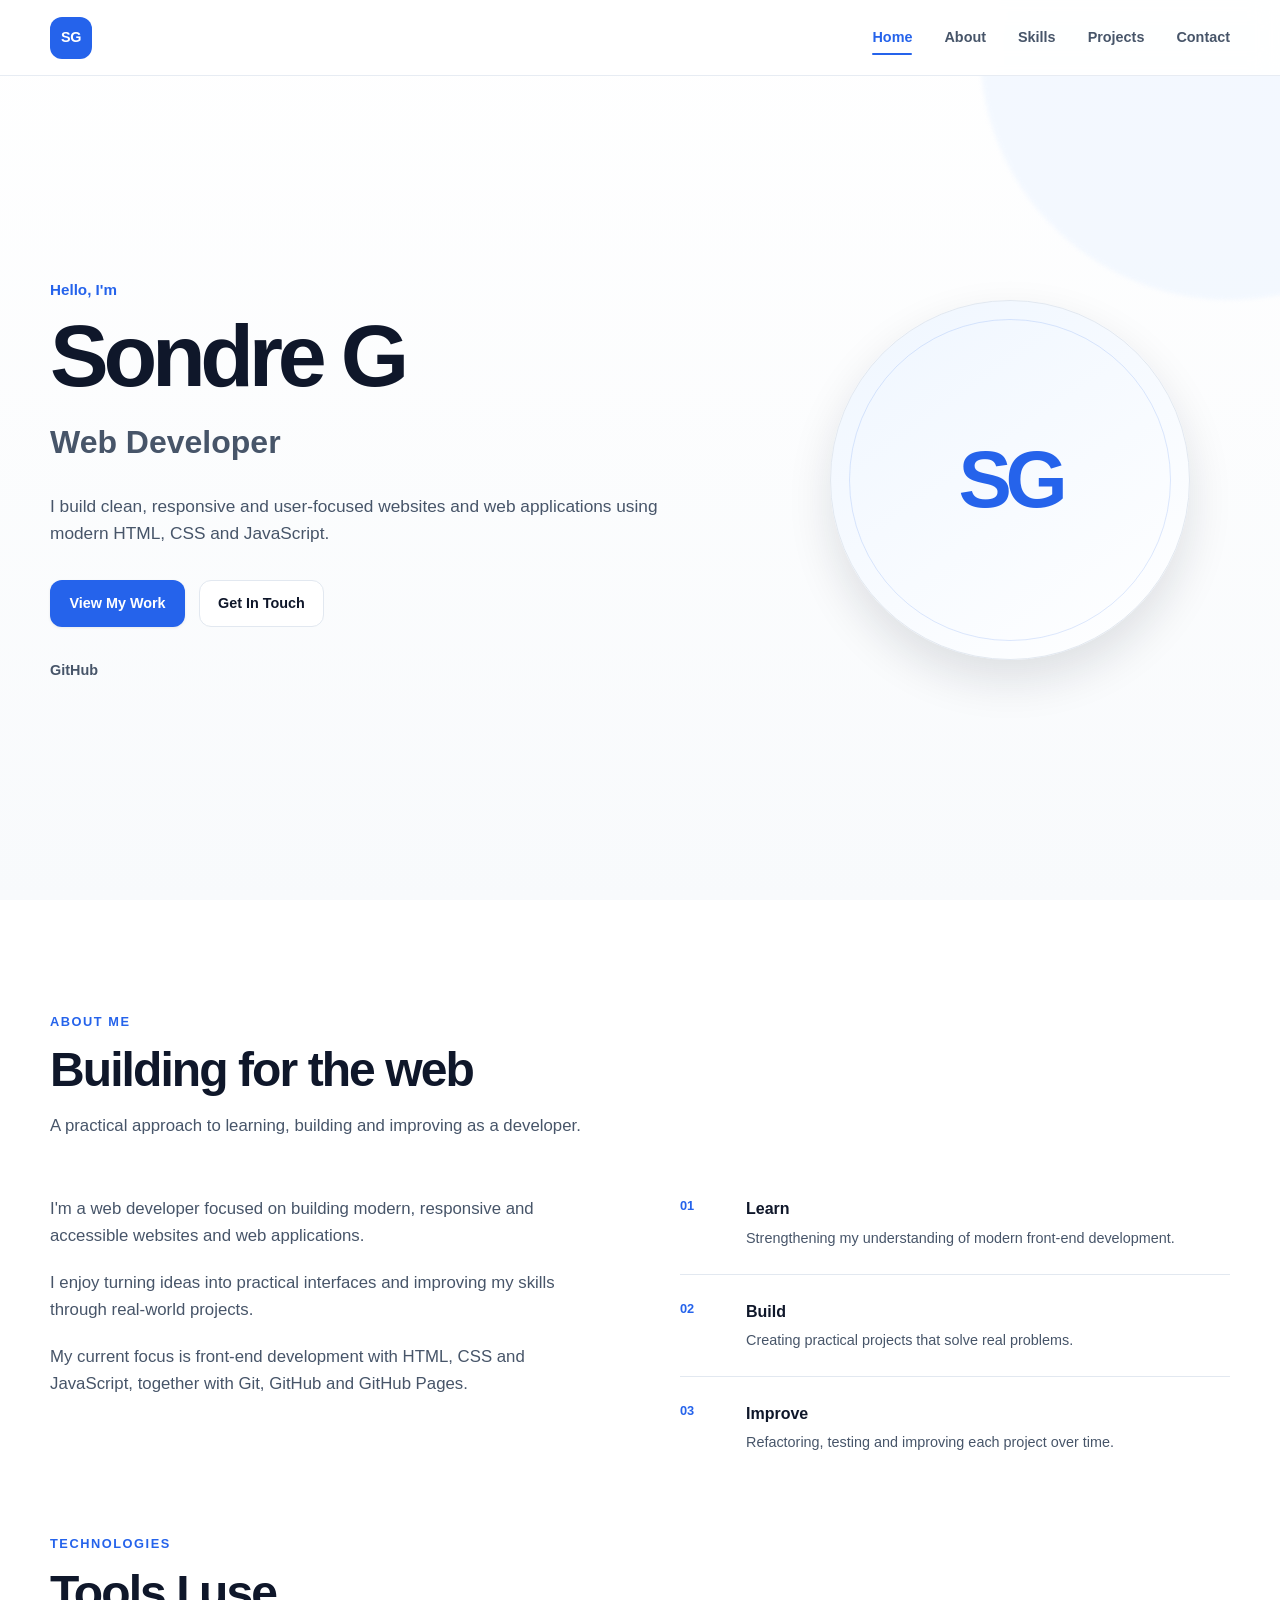
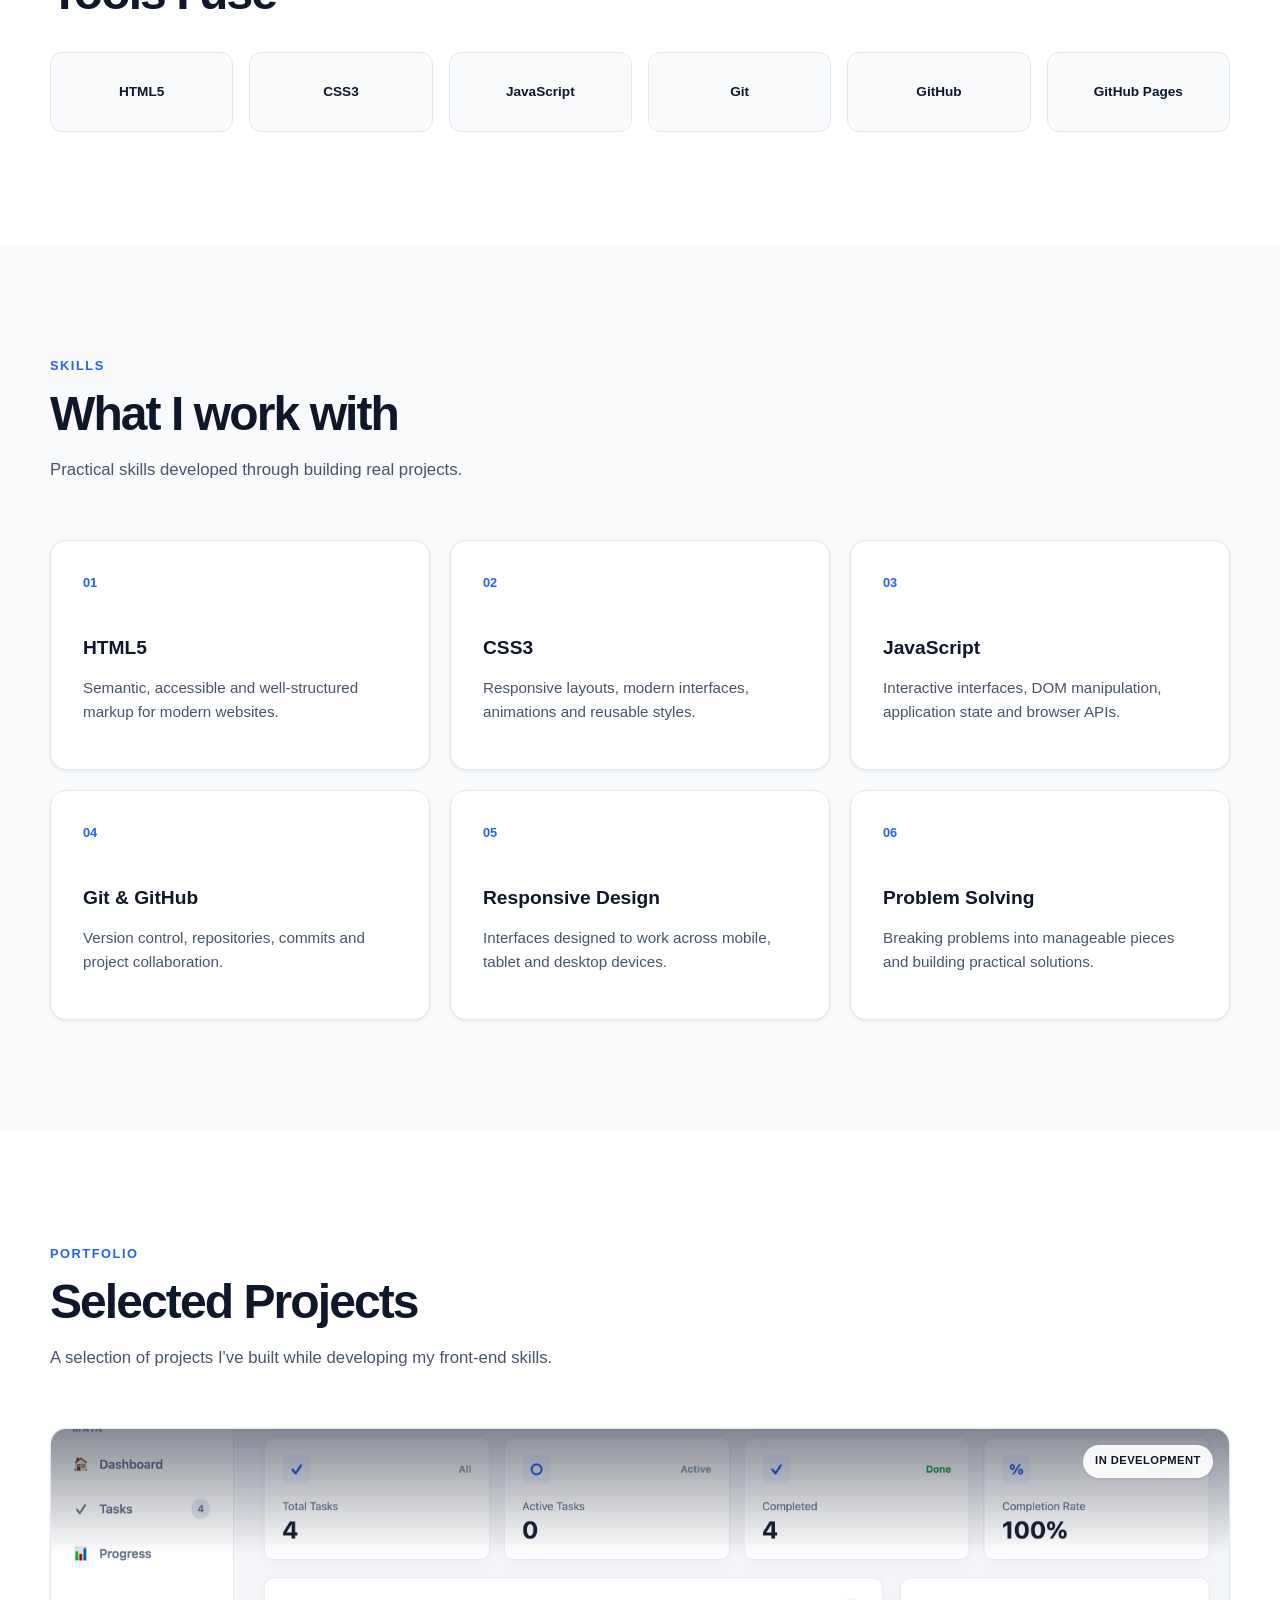
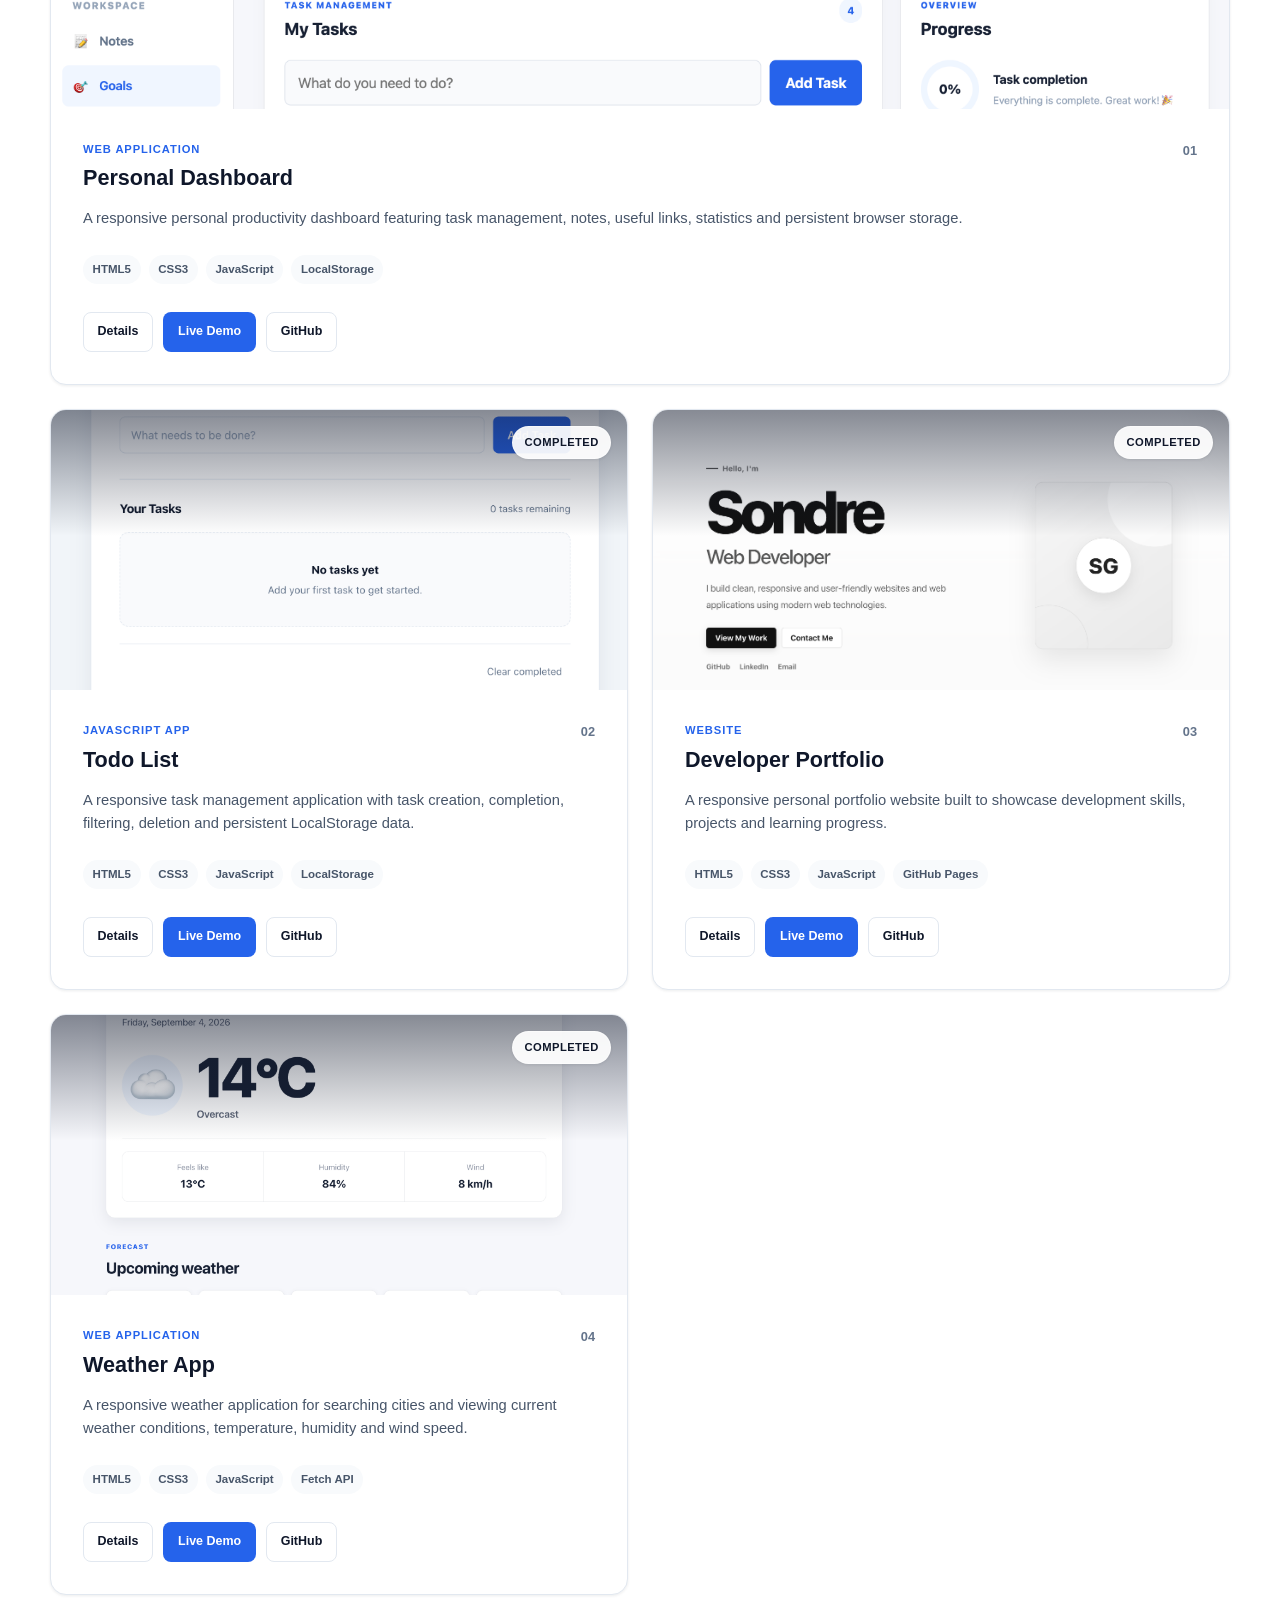
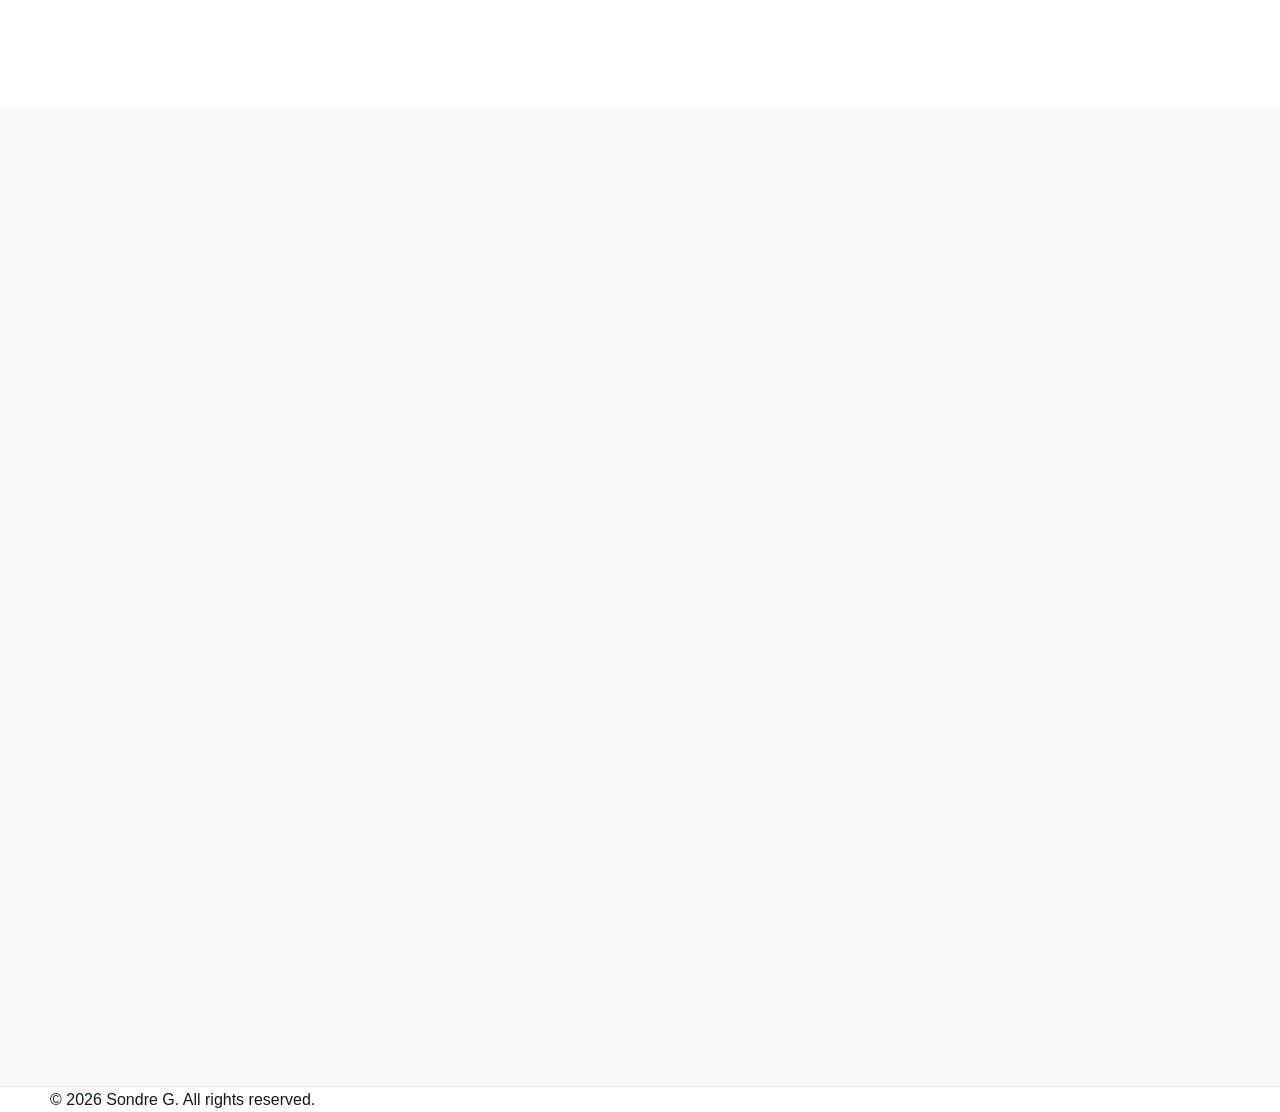
==== index.html @ ce371c13 "feat: improve portfolio SEO and accessibility" ====
<!DOCTYPE html>
<html lang="en">
<head>
    <meta charset="UTF-8">
    <meta name="viewport" content="width=device-width, initial-scale=1.0">

    <meta name="description" content="Sondre G — Web developer portfolio showcasing responsive websites and web applications built with HTML, CSS and JavaScript.">
    <meta name="author" content="Sondre G">
    <meta name="robots" content="index, follow">
    <meta name="theme-color" content="#2563eb">

    <meta property="og:type" content="website">
    <meta property="og:title" content="Sondre G | Web Developer">
    <meta property="og:description" content="Web developer portfolio showcasing responsive websites and web applications built with HTML, CSS and JavaScript.">
    <meta property="og:url" content="https://hansoinner.github.io/portfolio/">
    <meta property="og:image" content="https://hansoinner.github.io/portfolio/images/portfolio1.png">

    <title>Sondre G | Web Developer</title>
    <link rel="canonical" href="https://hansoinner.github.io/portfolio/">

    <link rel="icon" href="data:image/svg+xml,%3Csvg xmlns='http://www.w3.org/2000/svg' viewBox='0 0 100 100'%3E%3Crect width='100' height='100' rx='20' fill='%232563eb'/%3E%3Ctext x='50' y='68' text-anchor='middle' font-family='Arial,sans-serif' font-size='48' font-weight='700' fill='white'%3ESG%3C/text%3E%3C/svg%3E">
    <link rel="stylesheet" href="style.css">
</head>

<body>
    <header class="header">
        <nav class="navbar container" aria-label="Main navigation">
            <a href="#home" class="logo" aria-label="Sondre G - Home">SG</a>

            <button class="menu-toggle" id="menu-toggle" type="button" aria-label="Open navigation menu" aria-controls="nav-links" aria-expanded="false">
                <span></span>
                <span></span>
                <span></span>
            </button>

            <div class="nav-links" id="nav-links">
                <a href="#home" class="nav-link active">Home</a>
                <a href="#about" class="nav-link">About</a>
                <a href="#skills" class="nav-link">Skills</a>
                <a href="#projects" class="nav-link">Projects</a>
                <a href="#contact" class="nav-link">Contact</a>
            </div>
        </nav>
    </header>

    <main>
        <section class="hero section" id="home" aria-labelledby="hero-title">
            <div class="container hero-grid">
                <div class="hero-content reveal">
                    <p class="hero-intro">Hello, I'm</p>
                    <h1 class="hero-title" id="hero-title">Sondre G</h1>
                    <p class="hero-subtitle">Web Developer</p>
                    <p class="hero-description">I build clean, responsive and user-focused websites and web applications using modern HTML, CSS and JavaScript.</p>

                    <div class="hero-actions">
                        <a href="#projects" class="button button-primary">View My Work</a>
                        <a href="#contact" class="button button-secondary">Get In Touch</a>
                    </div>

                    <div class="hero-socials" aria-label="Social links">
                        <a href="https://github.com/hansoinner" target="_blank" rel="noopener noreferrer" aria-label="GitHub profile">GitHub</a>
                    </div>
                </div>

                <div class="profile-placeholder reveal" role="img" aria-label="Sondre G profile placeholder">
                    <span>SG</span>
                </div>
            </div>
        </section>

        <section class="about section" id="about" aria-labelledby="about-title">
            <div class="container">
                <div class="section-heading reveal">
                    <p class="section-eyebrow">About Me</p>
                    <h2 id="about-title" class="section-title">Building for the web</h2>
                    <p class="section-description">A practical approach to learning, building and improving as a developer.</p>
                </div>

                <div class="about-grid">
                    <div class="about-content reveal">
                        <p>I'm a web developer focused on building modern, responsive and accessible websites and web applications.</p>
                        <p>I enjoy turning ideas into practical interfaces and improving my skills through real-world projects.</p>
                        <p>My current focus is front-end development with HTML, CSS and JavaScript, together with Git, GitHub and GitHub Pages.</p>
                    </div>

                    <div class="timeline reveal">
                        <div class="timeline-item">
                            <span class="timeline-number">01</span>
                            <div><h3>Learn</h3><p>Strengthening my understanding of modern front-end development.</p></div>
                        </div>
                        <div class="timeline-item">
                            <span class="timeline-number">02</span>
                            <div><h3>Build</h3><p>Creating practical projects that solve real problems.</p></div>
                        </div>
                        <div class="timeline-item">
                            <span class="timeline-number">03</span>
                            <div><h3>Improve</h3><p>Refactoring, testing and improving each project over time.</p></div>
                        </div>
                    </div>
                </div>

                <div class="technologies reveal">
                    <div class="section-heading">
                        <p class="section-eyebrow">Technologies</p>
                        <h3 class="section-title">Tools I use</h3>
                    </div>
                    <div class="technology-grid">
                        <div class="technology-card"><span>HTML5</span></div>
                        <div class="technology-card"><span>CSS3</span></div>
                        <div class="technology-card"><span>JavaScript</span></div>
                        <div class="technology-card"><span>Git</span></div>
                        <div class="technology-card"><span>GitHub</span></div>
                        <div class="technology-card"><span>GitHub Pages</span></div>
                    </div>
                </div>
            </div>
        </section>

        <section class="skills section" id="skills" aria-labelledby="skills-title">
            <div class="container">
                <div class="section-heading reveal">
                    <p class="section-eyebrow">Skills</p>
                    <h2 class="section-title" id="skills-title">What I work with</h2>
                    <p class="section-description">Practical skills developed through building real projects.</p>
                </div>

                <div class="skills-grid">
                    <article class="skill-card reveal"><span class="skill-number">01</span><h3>HTML5</h3><p>Semantic, accessible and well-structured markup for modern websites.</p></article>
                    <article class="skill-card reveal"><span class="skill-number">02</span><h3>CSS3</h3><p>Responsive layouts, modern interfaces, animations and reusable styles.</p></article>
                    <article class="skill-card reveal"><span class="skill-number">03</span><h3>JavaScript</h3><p>Interactive interfaces, DOM manipulation, application state and browser APIs.</p></article>
                    <article class="skill-card reveal"><span class="skill-number">04</span><h3>Git &amp; GitHub</h3><p>Version control, repositories, commits and project collaboration.</p></article>
                    <article class="skill-card reveal"><span class="skill-number">05</span><h3>Responsive Design</h3><p>Interfaces designed to work across mobile, tablet and desktop devices.</p></article>
                    <article class="skill-card reveal"><span class="skill-number">06</span><h3>Problem Solving</h3><p>Breaking problems into manageable pieces and building practical solutions.</p></article>
                </div>
            </div>
        </section>

        <section class="projects section" id="projects" aria-labelledby="projects-title">
            <div class="container">
                <div class="section-heading reveal">
                    <p class="section-eyebrow">Portfolio</p>
                    <h2 class="section-title" id="projects-title">Selected Projects</h2>
                    <p class="section-description">A selection of projects I've built while developing my front-end skills.</p>
                </div>

                <div class="projects-grid">
                    <article class="project-card project-card-featured reveal">
                        <div class="project-image">
                            <img src="images/personal-dashboard.png" alt="Preview of the Personal Dashboard web application" loading="lazy">
                            <div class="project-overlay"><span class="project-status">In Development</span></div>
                        </div>
                        <div class="project-content">
                            <div class="project-header">
                                <div><p class="project-type">WEB APPLICATION</p><h3 class="project-title">Personal Dashboard</h3></div>
                                <span class="project-number">01</span>
                            </div>
                            <p class="project-description">A responsive personal productivity dashboard featuring task management, notes, useful links, statistics and persistent browser storage.</p>
                            <div class="project-technologies" aria-label="Technologies used"><span>HTML5</span><span>CSS3</span><span>JavaScript</span><span>LocalStorage</span></div>
                            <div class="project-actions">
                                <button type="button" class="project-button project-button-secondary project-details-btn" data-modal="dashboard" aria-label="View details for Personal Dashboard">Details</button>
                                <a href="https://hansoinner.github.io/personal-dashboard/" class="project-button project-button-primary" target="_blank" rel="noopener noreferrer">Live Demo</a>
                                <a href="https://github.com/hansoinner/personal-dashboard" class="project-button project-button-secondary" target="_blank" rel="noopener noreferrer">GitHub</a>
                            </div>
                        </div>
                    </article>

                    <article class="project-card reveal">
                        <div class="project-image">
                            <img src="images/todolist.png" alt="Preview of the Todo List application" loading="lazy">
                            <div class="project-overlay"><span class="project-status">Completed</span></div>
                        </div>
                        <div class="project-content">
                            <div class="project-header">
                                <div><p class="project-type">JAVASCRIPT APP</p><h3 class="project-title">Todo List</h3></div>
                                <span class="project-number">02</span>
                            </div>
                            <p class="project-description">A responsive task management application with task creation, completion, filtering, deletion and persistent LocalStorage data.</p>
                            <div class="project-technologies" aria-label="Technologies used"><span>HTML5</span><span>CSS3</span><span>JavaScript</span><span>LocalStorage</span></div>
                            <div class="project-actions">
                                <button type="button" class="project-button project-button-secondary project-details-btn" data-modal="todolist" aria-label="View details for Todo List">Details</button>
                                <a href="https://hansoinner.github.io/todo-list/" class="project-button project-button-primary" target="_blank" rel="noopener noreferrer">Live Demo</a>
                                <a href="https://github.com/hansoinner/todo-list" class="project-button project-button-secondary" target="_blank" rel="noopener noreferrer">GitHub</a>
                            </div>
                        </div>
                    </article>

                    <article class="project-card reveal">
                        <div class="project-image">
                            <img src="images/portfolio1.png" alt="Preview of the Sondre G developer portfolio website" loading="lazy">
                            <div class="project-overlay"><span class="project-status">Completed</span></div>
                        </div>
                        <div class="project-content">
                            <div class="project-header">
                                <div><p class="project-type">WEBSITE</p><h3 class="project-title">Developer Portfolio</h3></div>
                                <span class="project-number">03</span>
                            </div>
                            <p class="project-description">A responsive personal portfolio website built to showcase development skills, projects and learning progress.</p>
                            <div class="project-technologies" aria-label="Technologies used"><span>HTML5</span><span>CSS3</span><span>JavaScript</span><span>GitHub Pages</span></div>
                            <div class="project-actions">
                                <button type="button" class="project-button project-button-secondary project-details-btn" data-modal="portfolio" aria-label="View details for Developer Portfolio">Details</button>
                                <a href="https://hansoinner.github.io/portfolio/" class="project-button project-button-primary" target="_blank" rel="noopener noreferrer">Live Demo</a>
                                <a href="https://github.com/hansoinner/portfolio" class="project-button project-button-secondary" target="_blank" rel="noopener noreferrer">GitHub</a>
                            </div>
                        </div>
                    </article>

                    <article class="project-card reveal">
                        <div class="project-image">
                            <img src="images/weather-app.png" alt="Preview of the Weather App web application" loading="lazy">
                            <div class="project-overlay"><span class="project-status">Completed</span></div>
                        </div>
                        <div class="project-content">
                            <div class="project-header">
                                <div><p class="project-type">WEB APPLICATION</p><h3 class="project-title">Weather App</h3></div>
                                <span class="project-number">04</span>
                            </div>
                            <p class="project-description">A responsive weather application for searching cities and viewing current weather conditions, temperature, humidity and wind speed.</p>
                            <div class="project-technologies" aria-label="Technologies used"><span>HTML5</span><span>CSS3</span><span>JavaScript</span><span>Fetch API</span></div>
                            <div class="project-actions">
                                <button type="button" class="project-button project-button-secondary project-details-btn" data-modal="weather" aria-label="View details for Weather App">Details</button>
                                <a href="https://hansoinner.github.io/weather-app/" class="project-button project-button-primary" target="_blank" rel="noopener noreferrer">Live Demo</a>
                                <a href="https://github.com/hansoinner/weather-app" class="project-button project-button-secondary" target="_blank" rel="noopener noreferrer">GitHub</a>
                            </div>
                        </div>
                    </article>
                </div>
            </div>
        </section>

        <section class="contact section" id="contact" aria-labelledby="contact-title">
            <div class="container">
                <div class="section-heading reveal">
                    <p class="section-eyebrow">Contact</p>
                    <h2 class="section-title" id="contact-title">Let's work together</h2>
                    <p class="section-description">Have a project, opportunity or question? Send me a message.</p>
                </div>

                <form class="contact-form reveal" id="contact-form" action="https://formspree.io/f/xjkwzjqr" method="POST">
                    <div class="form-group">
                        <label for="name">Name</label>
                        <input type="text" id="name" name="name" autocomplete="name" required>
                    </div>
                    <div class="form-group">
                        <label for="email">Email</label>
                        <input type="email" id="email" name="email" autocomplete="email" required>
                    </div>
                    <div class="form-group">
                        <label for="message">Message</label>
                        <textarea id="message" name="message" rows="6" required></textarea>
                    </div>
                    <button type="submit" class="button button-primary">Send Message</button>
                    <p class="form-status" id="form-success" role="status" aria-live="polite"></p>
                </form>
            </div>
        </section>
    </main>

    <footer class="footer">
        <div class="container">
            <p>&copy; <span id="year"></span> Sondre G. All rights reserved.</p>
        </div>
    </footer>

    <div class="project-modal" id="project-modal" aria-hidden="true" role="dialog" aria-modal="true" aria-labelledby="modal-title">
        <div class="modal-overlay"></div>
        <div class="modal-container" role="document">
            <button type="button" class="modal-close" id="modal-close" aria-label="Close project details">&times;</button>
            <div class="modal-content">
                <div class="modal-image">
                    <img id="modal-image" src="" alt="">
                </div>
                <div class="modal-info">
                    <p class="modal-type" id="modal-type"></p>
                    <h2 class="modal-title" id="modal-title"></h2>
                    <p class="modal-description" id="modal-description"></p>
                    <div class="modal-technologies">
                        <h3>Technologies</h3>
                        <div class="modal-technologies-list" id="modal-technologies-list"></div>
                    </div>
                    <div class="modal-actions">
                        <a id="modal-demo" class="button button-primary" href="#" target="_blank" rel="noopener noreferrer">Live Demo</a>
                        <a id="modal-github" class="button button-secondary" href="#" target="_blank" rel="noopener noreferrer">GitHub</a>
                    </div>
                </div>
            </div>
        </div>
    </div>

    <script src="script.js" defer></script>
</body>
</html>
---- style.css ----
/* =========================================================
   ROOT VARIABLES
========================================================= */

:root {
    --primary: #2563eb;
    --primary-dark: #1d4ed8;
    --primary-light: #eff6ff;

    --text-primary: #0f172a;
    --text-secondary: #475569;
    --text-muted: #64748b;

    --bg-primary: #ffffff;
    --bg-secondary: #f8fafc;
    --bg-tertiary: #f1f5f9;

    --border-color: #e2e8f0;
    --border-hover: #cbd5e1;

    --success: #16a34a;
    --danger: #dc2626;

    --shadow-sm:
        0 1px 3px rgba(15, 23, 42, 0.08);

    --shadow-md:
        0 8px 25px rgba(15, 23, 42, 0.08);

    --shadow-lg:
        0 20px 45px rgba(15, 23, 42, 0.12);

    --radius-sm: 0.5rem;
    --radius-md: 0.75rem;
    --radius-lg: 1rem;

    --container-width: 1180px;
    --header-height: 76px;

    --transition-fast: 0.2s ease;
    --transition-base: 0.3s ease;
    --transition-slow: 0.5s ease;
}


/* =========================================================
   RESET
========================================================= */

*,
*::before,
*::after {
    margin: 0;
    padding: 0;
    box-sizing: border-box;
}

html {
    scroll-behavior: smooth;
    scroll-padding-top: var(--header-height);
}

body {
    min-height: 100vh;
    overflow-x: hidden;

    font-family:
        Inter,
        -apple-system,
        BlinkMacSystemFont,
        "Segoe UI",
        Roboto,
        Helvetica,
        Arial,
        sans-serif;

    color: var(--text-primary);
    background: var(--bg-primary);

    line-height: 1.6;
    text-rendering: optimizeLegibility;
}

img {
    display: block;
    max-width: 100%;
}

button,
input,
textarea {
    font: inherit;
}

button {
    cursor: pointer;
}

button:disabled {
    cursor: not-allowed;
}

a {
    color: inherit;
    text-decoration: none;
}

ul,
ol {
    list-style: none;
}


/* =========================================================
   UTILITIES
========================================================= */

.container {
    width: min(
        calc(100% - 3rem),
        var(--container-width)
    );

    margin-inline: auto;
}

.section {
    padding: 7rem 0;
}

.section-heading {
    max-width: 700px;
    margin-bottom: 3.5rem;
}

.section-eyebrow {
    margin-bottom: 0.75rem;

    color: var(--primary);

    font-size: 0.8rem;
    font-weight: 800;

    letter-spacing: 0.12em;
    text-transform: uppercase;
}

.section-title {
    color: var(--text-primary);

    font-size: clamp(2rem, 5vw, 3rem);
    font-weight: 800;

    line-height: 1.1;
    letter-spacing: -0.04em;
}

.section-description {
    margin-top: 1rem;

    color: var(--text-secondary);

    font-size: 1.05rem;
}


/* =========================================================
   HEADER
========================================================= */

.header {
    position: fixed;
    top: 0;
    left: 0;

    z-index: 1000;

    width: 100%;
    height: var(--header-height);

    background: rgba(255, 255, 255, 0.92);

    border-bottom:
        1px solid rgba(226, 232, 240, 0.8);

    backdrop-filter: blur(14px);
    -webkit-backdrop-filter: blur(14px);
}

.navbar {
    display: flex;
    align-items: center;
    justify-content: space-between;

    height: 100%;
}


/* =========================================================
   LOGO
========================================================= */

.logo {
    display: inline-flex;
    align-items: center;
    justify-content: center;

    width: 42px;
    height: 42px;

    border-radius: var(--radius-md);

    background: var(--primary);
    color: #ffffff;

    font-size: 0.9rem;
    font-weight: 800;

    letter-spacing: -0.03em;

    transition:
        transform var(--transition-fast),
        background var(--transition-fast);
}

.logo:hover {
    background: var(--primary-dark);
    transform: translateY(-2px);
}


/* =========================================================
   NAVIGATION
========================================================= */

.nav-links {
    display: flex;
    align-items: center;

    gap: 2rem;
}

.nav-link {
    position: relative;

    padding: 0.4rem 0;

    color: var(--text-secondary);

    font-size: 0.9rem;
    font-weight: 600;

    transition:
        color var(--transition-fast);
}

.nav-link::after {
    position: absolute;

    right: 0;
    bottom: 0;
    left: 0;

    height: 2px;

    border-radius: 999px;

    background: var(--primary);

    content: "";

    transform: scaleX(0);
    transform-origin: center;

    transition:
        transform var(--transition-fast);
}

.nav-link:hover,
.nav-link.active {
    color: var(--primary);
}

.nav-link:hover::after,
.nav-link.active::after {
    transform: scaleX(1);
}


/* =========================================================
   MOBILE MENU BUTTON
========================================================= */

.menu-toggle {
    display: none;

    flex-direction: column;
    align-items: center;
    justify-content: center;

    gap: 5px;

    width: 42px;
    height: 42px;

    padding: 0;

    border:
        1px solid var(--border-color);

    border-radius: var(--radius-md);

    background: var(--bg-primary);

    transition:
        border-color var(--transition-fast),
        background var(--transition-fast);
}

.menu-toggle:hover {
    border-color: var(--border-hover);
    background: var(--bg-secondary);
}

.menu-toggle span {
    width: 19px;
    height: 2px;

    border-radius: 999px;

    background: var(--text-primary);

    transition:
        transform var(--transition-fast),
        opacity var(--transition-fast);
}


/* =========================================================
   MOBILE MENU ACTIVE ANIMATION
========================================================= */

.menu-toggle.active span:nth-child(1) {
    transform: translateY(7px) rotate(45deg);
}

.menu-toggle.active span:nth-child(2) {
    opacity: 0;
}

.menu-toggle.active span:nth-child(3) {
    transform: translateY(-7px) rotate(-45deg);
}


/* =========================================================
   HERO
========================================================= */

.hero {
    position: relative;

    display: flex;
    align-items: center;

    min-height: 100vh;

    padding-top:
        calc(var(--header-height) + 4rem);

    padding-bottom: 5rem;

    overflow: hidden;

    background:
        linear-gradient(
            180deg,
            var(--bg-primary) 0%,
            var(--bg-secondary) 100%
        );
}

.hero::before {
    position: absolute;

    top: -200px;
    right: -200px;

    width: 500px;
    height: 500px;

    border-radius: 50%;

    background: var(--primary-light);

    content: "";

    opacity: 0.7;

    pointer-events: none;

    filter: blur(2px);
}

.hero-grid {
    position: relative;
    z-index: 1;

    display: grid;

    grid-template-columns:
        1.2fr 0.8fr;

    align-items: center;

    gap: 5rem;
}

.hero-content {
    max-width: 720px;
}

.hero-intro {
    margin-bottom: 0.75rem;

    color: var(--primary);

    font-size: 0.95rem;
    font-weight: 700;
}

.hero-title {
    color: var(--text-primary);

    font-size:
        clamp(3rem, 8vw, 5.5rem);

    font-weight: 850;

    line-height: 0.95;
    letter-spacing: -0.06em;
}

.hero-subtitle {
    margin-top: 1.25rem;

    color: var(--text-secondary);

    font-size:
        clamp(1.4rem, 3vw, 2rem);

    font-weight: 600;
}

.hero-description {
    max-width: 650px;

    margin-top: 1.5rem;

    color: var(--text-secondary);

    font-size: 1.08rem;
}

.hero-actions {
    display: flex;
    flex-wrap: wrap;

    gap: 0.85rem;

    margin-top: 2rem;
}

.hero-socials {
    display: flex;

    gap: 1.25rem;

    margin-top: 2rem;
}

.hero-socials a {
    color: var(--text-secondary);

    font-size: 0.9rem;
    font-weight: 700;

    transition:
        color var(--transition-fast);
}

.hero-socials a:hover {
    color: var(--primary);
}


/* =========================================================
   BUTTONS
========================================================= */

.button {
    display: inline-flex;
    align-items: center;
    justify-content: center;

    min-height: 46px;

    padding:
        0.7rem 1.15rem;

    border:
        1px solid transparent;

    border-radius: var(--radius-md);

    font-size: 0.9rem;
    font-weight: 700;

    transition:
        transform var(--transition-fast),
        background var(--transition-fast),
        border-color var(--transition-fast),
        color var(--transition-fast),
        box-shadow var(--transition-fast);
}

.button:hover {
    transform: translateY(-2px);
}

.button-primary {
    background: var(--primary);
    color: #ffffff;

    box-shadow: var(--shadow-sm);
}

.button-primary:hover {
    background: var(--primary-dark);

    box-shadow: var(--shadow-md);
}

.button-secondary {
    border-color: var(--border-color);

    background: var(--bg-primary);
    color: var(--text-primary);
}

.button-secondary:hover {
    border-color: var(--border-hover);
    background: var(--bg-secondary);
}


/* =========================================================
   PROFILE
========================================================= */

.profile-placeholder {
    position: relative;

    display: flex;
    align-items: center;
    justify-content: center;

    width: min(100%, 360px);

    aspect-ratio: 1;

    margin-inline: auto;

    border:
        1px solid var(--border-color);

    border-radius: 50%;

    background:
        linear-gradient(
            145deg,
            var(--primary-light),
            var(--bg-primary)
        );

    box-shadow: var(--shadow-lg);
}

.profile-placeholder::before {
    position: absolute;

    inset: 18px;

    border:
        1px solid rgba(37, 99, 235, 0.15);

    border-radius: 50%;

    content: "";
}

.profile-placeholder span {
    position: relative;
    z-index: 1;

    color: var(--primary);

    font-size:
        clamp(3rem, 8vw, 5rem);

    font-weight: 850;

    letter-spacing: -0.08em;
}


/* =========================================================
   ABOUT
========================================================= */

.about {
    background: var(--bg-primary);
}

.about-grid {
    display: grid;

    grid-template-columns:
        1fr 1fr;

    gap: 5rem;

    align-items: start;
}

.about-content {
    color: var(--text-secondary);

    font-size: 1.05rem;
}

.about-content p + p {
    margin-top: 1.25rem;
}


/* =========================================================
   TIMELINE
========================================================= */

.timeline {
    display: flex;
    flex-direction: column;

    gap: 1.5rem;
}

.timeline-item {
    display: grid;

    grid-template-columns:
        50px 1fr;

    gap: 1rem;

    padding-bottom: 1.5rem;

    border-bottom:
        1px solid var(--border-color);
}

.timeline-item:last-child {
    padding-bottom: 0;

    border-bottom: 0;
}

.timeline-number {
    color: var(--primary);

    font-size: 0.8rem;
    font-weight: 800;
}

.timeline-item h3 {
    margin-bottom: 0.3rem;

    color: var(--text-primary);

    font-size: 1rem;
}

.timeline-item p {
    color: var(--text-secondary);

    font-size: 0.9rem;
}


/* =========================================================
   TECHNOLOGIES
========================================================= */

.technologies {
    margin-top: 5rem;
}

.technologies .section-heading {
    margin-bottom: 2rem;
}

.technology-grid {
    display: grid;

    grid-template-columns:
        repeat(6, 1fr);

    gap: 1rem;
}

.technology-card {
    display: flex;
    align-items: center;
    justify-content: center;

    min-height: 80px;

    padding: 1rem;

    border:
        1px solid var(--border-color);

    border-radius: var(--radius-md);

    background: var(--bg-secondary);

    color: var(--text-primary);

    font-size: 0.85rem;
    font-weight: 700;

    text-align: center;

    transition:
        transform var(--transition-fast),
        border-color var(--transition-fast),
        background var(--transition-fast);
}

.technology-card:hover {
    border-color: var(--border-hover);

    background: var(--bg-primary);

    transform: translateY(-3px);
}


/* =========================================================
   SKILLS
========================================================= */

.skills {
    background: var(--bg-secondary);
}

.skills-grid {
    display: grid;

    grid-template-columns:
        repeat(3, 1fr);

    gap: 1.25rem;
}

.skill-card {
    position: relative;

    min-height: 230px;

    padding: 2rem;

    border:
        1px solid var(--border-color);

    border-radius: var(--radius-lg);

    background: var(--bg-primary);

    box-shadow: var(--shadow-sm);

    transition:
        transform var(--transition-base),
        box-shadow var(--transition-base),
        border-color var(--transition-base);
}

.skill-card:hover {
    border-color: var(--border-hover);

    box-shadow: var(--shadow-md);

    transform: translateY(-5px);
}

.skill-number {
    display: block;

    margin-bottom: 2.5rem;

    color: var(--primary);

    font-size: 0.8rem;
    font-weight: 800;
}

.skill-card h3 {
    margin-bottom: 0.75rem;

    color: var(--text-primary);

    font-size: 1.2rem;
}

.skill-card p {
    color: var(--text-secondary);

    font-size: 0.95rem;
}


/* =========================================================
   PROJECTS
========================================================= */

.projects {
    background: var(--bg-primary);
}

.projects-grid {
    display: grid;

    grid-template-columns:
        repeat(2, minmax(0, 1fr));

    gap: 1.5rem;
}


/* =========================================================
   PROJECT CARD
========================================================= */

.project-card {
    overflow: hidden;

    border:
        1px solid var(--border-color);

    border-radius: var(--radius-lg);

    background: var(--bg-primary);

    box-shadow: var(--shadow-sm);

    transition:
        transform var(--transition-base),
        box-shadow var(--transition-base),
        border-color var(--transition-base);
}

.project-card:hover {
    border-color: var(--border-hover);

    box-shadow: var(--shadow-lg);

    transform: translateY(-6px);
}

.project-card-featured {
    grid-column: span 2;
}


/* =========================================================
   PROJECT IMAGE
========================================================= */

.project-image {
    position: relative;

    width: 100%;
    height: 280px;

    overflow: hidden;

    background: var(--bg-tertiary);
}

.project-image img {
    display: block;

    width: 100%;
    height: 100%;

    object-fit: cover;
    object-position: center;

    transition:
        transform var(--transition-slow),
        filter var(--transition-slow);
}

.project-card:hover .project-image img {
    transform: scale(1.05);

    filter: brightness(0.92);
}


/* =========================================================
   PROJECT OVERLAY
========================================================= */

.project-overlay {
    position: absolute;

    inset: 0;

    display: flex;

    align-items: flex-start;
    justify-content: flex-end;

    padding: 1rem;

    background:
        linear-gradient(
            to bottom,
            rgba(15, 23, 42, 0.5),
            transparent 45%
        );

    pointer-events: none;
}

.project-status {
    display: inline-flex;
    align-items: center;

    padding:
        0.4rem 0.7rem;

    border:
        1px solid rgba(255, 255, 255, 0.5);

    border-radius: 999px;

    background:
        rgba(255, 255, 255, 0.92);

    color: var(--text-primary);

    font-size: 0.7rem;
    font-weight: 800;

    letter-spacing: 0.04em;
    text-transform: uppercase;

    box-shadow: var(--shadow-sm);
}


/* =========================================================
   PROJECT CONTENT
========================================================= */

.project-content {
    padding: 2rem;
}

.project-header {
    display: flex;

    align-items: flex-start;
    justify-content: space-between;

    gap: 1rem;
}

.project-type {
    margin-bottom: 0.4rem;

    color: var(--primary);

    font-size: 0.7rem;
    font-weight: 800;

    letter-spacing: 0.08em;
}

.project-title {
    color: var(--text-primary);

    font-size: 1.35rem;
    font-weight: 800;

    line-height: 1.2;
}

.project-number {
    flex-shrink: 0;

    color: var(--text-muted);

    font-size: 0.8rem;
    font-weight: 800;
}

.project-description {
    margin-top: 1rem;

    color: var(--text-secondary);

    font-size: 0.92rem;
}

.project-technologies {
    display: flex;
    flex-wrap: wrap;

    gap: 0.5rem;

    margin-top: 1.5rem;
}

.project-technologies span {
    padding:
        0.35rem 0.6rem;

    border-radius: 999px;

    background: var(--bg-secondary);

    color: var(--text-secondary);

    font-size: 0.72rem;
    font-weight: 700;
}

.project-actions {
    display: flex;
    flex-wrap: wrap;

    gap: 0.65rem;

    margin-top: 1.75rem;
}


/* =========================================================
   PROJECT BUTTONS
========================================================= */

.project-button {
    display: inline-flex;
    align-items: center;
    justify-content: center;

    min-height: 40px;

    padding:
        0.55rem 0.85rem;

    border:
        1px solid transparent;

    border-radius: var(--radius-sm);

    font-size: 0.78rem;
    font-weight: 700;

    transition:
        transform var(--transition-fast),
        background var(--transition-fast),
        border-color var(--transition-fast),
        color var(--transition-fast);
}

.project-button:hover {
    transform: translateY(-2px);
}

.project-button-primary {
    background: var(--primary);

    color: #ffffff;
}

.project-button-primary:hover {
    background: var(--primary-dark);
}

.project-button-secondary {
    border-color: var(--border-color);

    background: var(--bg-primary);

    color: var(--text-primary);
}

.project-button-secondary:hover {
    border-color: var(--border-hover);

    background: var(--bg-secondary);
}


/* =========================================================
   PROJECT MODAL
========================================================= */

.project-modal {
    position: fixed;
    inset: 0;

    z-index: 2000;

    display: flex;
    align-items: center;
    justify-content: center;

    padding: 2rem;

    visibility: hidden;
    opacity: 0;

    transition:
        opacity var(--transition-base),
        visibility var(--transition-base);
}

.project-modal.active {
    visibility: visible;
    opacity: 1;
}


/* ---------------------------------------------------------
   MODAL OVERLAY
--------------------------------------------------------- */

.modal-overlay {
    position: absolute;

    inset: 0;

    background:
        rgba(15, 23, 42, 0.7);

    backdrop-filter: blur(6px);
    -webkit-backdrop-filter: blur(6px);
}


/* ---------------------------------------------------------
   MODAL CONTAINER
--------------------------------------------------------- */

.modal-container {
    position: relative;

    z-index: 1;

    width: min(100%, 1000px);

    max-height:
        calc(100vh - 4rem);

    overflow-y: auto;

    background: var(--bg-primary);

    border:
        1px solid var(--border-color);

    border-radius: var(--radius-lg);

    box-shadow: var(--shadow-lg);

    transform:
        translateY(20px)
        scale(0.98);

    transition:
        transform var(--transition-base);
}

.project-modal.active .modal-container {
    transform:
        translateY(0)
        scale(1);
}


/* ---------------------------------------------------------
   MODAL CONTENT
--------------------------------------------------------- */

.modal-content {
    display: grid;

    grid-template-columns:
        minmax(0, 1.15fr)
        minmax(320px, 0.85fr);

    min-height: 520px;
}


/* ---------------------------------------------------------
   MODAL PROJECT IMAGE
--------------------------------------------------------- */

.modal-image {
    position: relative;

    min-height: 520px;

    overflow: hidden;

    background: var(--bg-tertiary);
}

.modal-image::after {
    content: "";

    position: absolute;

    inset: 0;

    pointer-events: none;

    background:
        linear-gradient(
            to top,
            rgba(15, 23, 42, 0.08),
            transparent 40%
        );
}

.modal-image img {
    display: block;

    width: 100%;
    height: 100%;

    min-height: 520px;

    object-fit: cover;

    object-position: top center;
}


/* ---------------------------------------------------------
   MODAL PROJECT INFO
--------------------------------------------------------- */

.modal-info {
    display: flex;

    flex-direction: column;

    padding:
        3rem 2.5rem;
}

.modal-type {
    margin-bottom: 0.75rem;

    color: var(--primary);

    font-size: 0.75rem;
    font-weight: 700;

    letter-spacing: 0.08em;
}

.modal-title {
    margin: 0 0 1rem;

    color: var(--text-primary);

    font-size:
        clamp(1.75rem, 3vw, 2.4rem);

    line-height: 1.15;
}

.modal-description {
    margin: 0;

    color: var(--text-secondary);

    line-height: 1.8;
}


/* ---------------------------------------------------------
   MODAL TECHNOLOGIES
--------------------------------------------------------- */

.modal-technologies {
    margin-top: 2rem;
}

.modal-technologies h3 {
    margin: 0 0 1rem;

    color: var(--text-primary);

    font-size: 0.95rem;
}

.modal-technology-list {
    display: flex;
    flex-wrap: wrap;

    gap: 0.5rem;
}

.modal-technology-list span {
    display: inline-flex;
    align-items: center;

    padding:
        0.45rem 0.7rem;

    background: var(--bg-tertiary);

    border:
        1px solid var(--border-color);

    border-radius: 999px;

    color: var(--text-secondary);

    font-size: 0.78rem;
    font-weight: 600;
}


/* ---------------------------------------------------------
   MODAL ACTIONS
--------------------------------------------------------- */

.modal-actions {
    display: flex;
    flex-wrap: wrap;

    gap: 0.75rem;

    margin-top: auto;

    padding-top: 2rem;
}

.modal-actions .button {
    flex: 1;

    min-width: 120px;
}


/* ---------------------------------------------------------
   MODAL CLOSE BUTTON
--------------------------------------------------------- */

.modal-close {
    position: absolute;

    top: 1rem;
    right: 1rem;

    z-index: 10;

    display: flex;
    align-items: center;
    justify-content: center;

    width: 42px;
    height: 42px;

    border:
        1px solid rgba(255, 255, 255, 0.25);

    border-radius: 50%;

    background:
        rgba(15, 23, 42, 0.75);

    color: #ffffff;

    font-size: 1.6rem;

    line-height: 1;

    cursor: pointer;

    backdrop-filter: blur(8px);

    transition:
        background var(--transition-fast),
        transform var(--transition-fast);
}

.modal-close:hover {
    background:
        rgba(15, 23, 42, 0.95);

    transform: rotate(90deg);
}


/* ---------------------------------------------------------
   BODY LOCK
--------------------------------------------------------- */

body.modal-open {
    overflow: hidden;
}


/* ---------------------------------------------------------
   MODAL TABLET
--------------------------------------------------------- */

@media (max-width: 850px) {
    .modal-content {
        grid-template-columns: 1fr;
    }

    .modal-image {
        min-height: 320px;
        height: 320px;
    }

    .modal-image img {
        min-height: 320px;
    }

    .modal-info {
        padding: 2rem;
    }
}


/* ---------------------------------------------------------
   MODAL MOBILE
--------------------------------------------------------- */

@media (max-width: 600px) {
    .project-modal {
        padding: 1rem;
    }

    .modal-container {
        max-height:
            calc(100vh - 2rem);

        border-radius: var(--radius-md);
    }

    .modal-image {
        min-height: 220px;
        height: 220px;
    }

    .modal-image img {
        min-height: 220px;
    }

    .modal-info {
        padding: 1.5rem;
    }

    .modal-title {
        font-size: 1.7rem;
    }

    .modal-description {
        font-size: 0.95rem;
    }

    .modal-actions {
        flex-direction: column;
    }

    .modal-actions .button {
        width: 100%;
    }

    .modal-close {
        top: 0.75rem;
        right: 0.75rem;

        width: 38px;
        height: 38px;
    }
}


/* =========================================================
   CONTACT
========================================================= */

.contact {
    background: var(--bg-secondary);
}

.contact-grid {
    display: grid;

    grid-template-columns:
        0.8fr 1.2fr;

    gap: 5rem;

    align-items: start;
}

.contact-info h3 {
    color: var(--text-primary);

    font-size: 1.5rem;
}

.contact-info > p {
    max-width: 450px;

    margin-top: 0.75rem;

    color: var(--text-secondary);
}

.contact-links {
    display: flex;
    flex-direction: column;

    gap: 1rem;

    margin-top: 2rem;
}

.contact-link {
    display: flex;
    flex-direction: column;

    gap: 0.2rem;

    padding-bottom: 1rem;

    border-bottom:
        1px solid var(--border-color);
}

.contact-link span:first-child {
    color: var(--text-muted);

    font-size: 0.75rem;
    font-weight: 800;

    letter-spacing: 0.06em;
    text-transform: uppercase;
}

.contact-link span:last-child {
    color: var(--text-primary);

    font-size: 0.9rem;
    font-weight: 600;
}

.contact-link:hover span:last-child {
    color: var(--primary);
}


/* =========================================================
   CONTACT FORM
========================================================= */

.contact-form {
    display: flex;
    flex-direction: column;

    gap: 1.25rem;

    padding: 2rem;

    border:
        1px solid var(--border-color);

    border-radius: var(--radius-lg);

    background: var(--bg-primary);

    box-shadow: var(--shadow-sm);
}

.form-group {
    display: flex;
    flex-direction: column;

    gap: 0.5rem;
}

.form-group label {
    color: var(--text-primary);

    font-size: 0.85rem;
    font-weight: 700;
}

.form-group input,
.form-group textarea {
    width: 100%;

    padding:
        0.8rem 0.9rem;

    border:
        1px solid var(--border-color);

    border-radius: var(--radius-md);

    outline: none;

    background: var(--bg-primary);

    color: var(--text-primary);

    transition:
        border-color var(--transition-fast),
        box-shadow var(--transition-fast);
}

.form-group textarea {
    min-height: 150px;

    resize: vertical;
}

.form-group input::placeholder,
.form-group textarea::placeholder {
    color: var(--text-muted);
}

.form-group input:focus,
.form-group textarea:focus {
    border-color: var(--primary);

    box-shadow:
        0 0 0 3px
        rgba(37, 99, 235, 0.12);
}


/* =========================================================
   FORM ERROR STATES
========================================================= */

.form-group input.has-error,
.form-group textarea.has-error,
.form-group input.error,
.form-group textarea.error {
    border-color: var(--danger);
}

.form-group input.has-error:focus,
.form-group textarea.has-error:focus,
.form-group input.error:focus,
.form-group textarea.error:focus {
    box-shadow:
        0 0 0 3px
        rgba(220, 38, 38, 0.12);
}

.form-error {
    min-height: 1.1rem;

    color: var(--danger);

    font-size: 0.78rem;
}

.form-success {
    min-height: 1.2rem;

    color: var(--success);

    font-size: 0.85rem;
    font-weight: 600;

    opacity: 0;

    transition:
        opacity var(--transition-fast);
}

.form-success.visible {
    opacity: 1;
}

.form-submit {
    align-self: flex-start;
}

.form-submit:disabled {
    opacity: 0.65;

    transform: none;
}


/* =========================================================
   FOOTER
========================================================= */

.footer {
    border-top:
        1px solid var(--border-color);

    background: var(--bg-primary);
}

.footer-content {
    display: flex;
    align-items: center;
    justify-content: space-between;

    gap: 2rem;

    min-height: 90px;
}

.footer-copy {
    color: var(--text-muted);

    font-size: 0.8rem;
}

.footer-nav {
    display: flex;
    flex-wrap: wrap;

    gap: 1.25rem;
}

.footer-nav a {
    color: var(--text-secondary);

    font-size: 0.8rem;
    font-weight: 600;

    transition:
        color var(--transition-fast);
}

.footer-nav a:hover {
    color: var(--primary);
}


/* =========================================================
   SCROLL REVEAL
========================================================= */

.reveal {
    opacity: 0;

    transform:
        translateY(25px);

    transition:
        opacity 0.7s ease,
        transform 0.7s ease;
}

.reveal.visible {
    opacity: 1;

    transform:
        translateY(0);
}


/* =========================================================
   FOCUS STATES
========================================================= */

a:focus-visible,
button:focus-visible,
input:focus-visible,
textarea:focus-visible {
    outline:
        3px solid
        rgba(37, 99, 235, 0.3);

    outline-offset: 3px;
}


/* =========================================================
   RESPONSIVE — TABLET
========================================================= */

@media (max-width: 1000px) {
    .section {
        padding: 5.5rem 0;
    }

    .hero-grid {
        grid-template-columns: 1fr;

        gap: 3.5rem;
    }

    .hero-content {
        max-width: 800px;
    }

    .profile-placeholder {
        width: min(100%, 280px);
    }

    .about-grid {
        grid-template-columns: 1fr;

        gap: 3.5rem;
    }

    .technology-grid {
        grid-template-columns:
            repeat(3, 1fr);
    }

    .skills-grid {
        grid-template-columns:
            repeat(2, 1fr);
    }

    .contact-grid {
        grid-template-columns: 1fr;

        gap: 3.5rem;
    }
}


/* =========================================================
   RESPONSIVE — MOBILE NAVIGATION
========================================================= */

@media (max-width: 760px) {
    :root {
        --header-height: 68px;
    }

    .container {
        width: min(
            calc(100% - 2rem),
            var(--container-width)
        );
    }

    .menu-toggle {
        display: flex;
    }

    .nav-links {
        position: absolute;

        top:
            calc(100% + 1px);

        right: 1rem;
        left: 1rem;

        display: flex;

        flex-direction: column;
        align-items: stretch;

        gap: 0;

        padding: 0.5rem;

        border:
            1px solid var(--border-color);

        border-radius: var(--radius-lg);

        background: var(--bg-primary);

        box-shadow: var(--shadow-lg);

        opacity: 0;
        visibility: hidden;

        transform:
            translateY(-10px);

        transition:
            opacity var(--transition-fast),
            visibility var(--transition-fast),
            transform var(--transition-fast);
    }

    .nav-links.active {
        opacity: 1;
        visibility: visible;

        transform:
            translateY(0);
    }

    .nav-link {
        display: block;

        padding: 0.8rem;

        border-radius: var(--radius-sm);
    }

    .nav-link::after {
        display: none;
    }

    .nav-link:hover,
    .nav-link.active {
        background: var(--bg-secondary);
    }

    .hero {
        min-height: auto;

        padding-top:
            calc(var(--header-height) + 5rem);
    }

    .hero-title {
        font-size:
            clamp(2.8rem, 14vw, 4.5rem);
    }

    .hero-actions {
        flex-direction: column;

        align-items: stretch;
    }

    .hero-actions .button {
        width: 100%;
    }

    .profile-placeholder {
        width: min(100%, 240px);
    }

    .projects-grid {
        grid-template-columns: 1fr;
    }

    .project-card-featured {
        grid-column: auto;
    }

    .project-image {
        height: 240px;
    }

    .project-content {
        padding: 1.5rem;
    }

    .contact-form {
        padding: 1.5rem;
    }

    .footer-content {
        flex-direction: column;

        align-items: flex-start;
        justify-content: center;

        padding: 1.5rem 0;
    }
}


/* =========================================================
   RESPONSIVE — SMALL MOBILE
========================================================= */

@media (max-width: 480px) {
    .section {
        padding: 4.5rem 0;
    }

    .section-heading {
        margin-bottom: 2.5rem;
    }

    .section-title {
        font-size: 2rem;
    }

    .hero-description {
        font-size: 1rem;
    }

    .technology-grid {
        grid-template-columns:
            repeat(2, 1fr);
    }

    .skills-grid {
        grid-template-columns: 1fr;
    }

    .skill-card {
        min-height: auto;

        padding: 1.5rem;
    }

    .project-image {
        height: 210px;
    }

    .project-actions {
        flex-direction: column;
    }

    .project-button {
        width: 100%;
    }
}


/* =========================================================
   REDUCED MOTION
========================================================= */

@media (prefers-reduced-motion: reduce) {
    html {
        scroll-behavior: auto;
    }

    *,
    *::before,
    *::after {
        animation-duration:
            0.01ms !important;

        animation-iteration-count:
            1 !important;

        transition-duration:
            0.01ms !important;

        scroll-behavior:
            auto !important;
    }

    .reveal {
        opacity: 1;

        transform: none;
    }
}
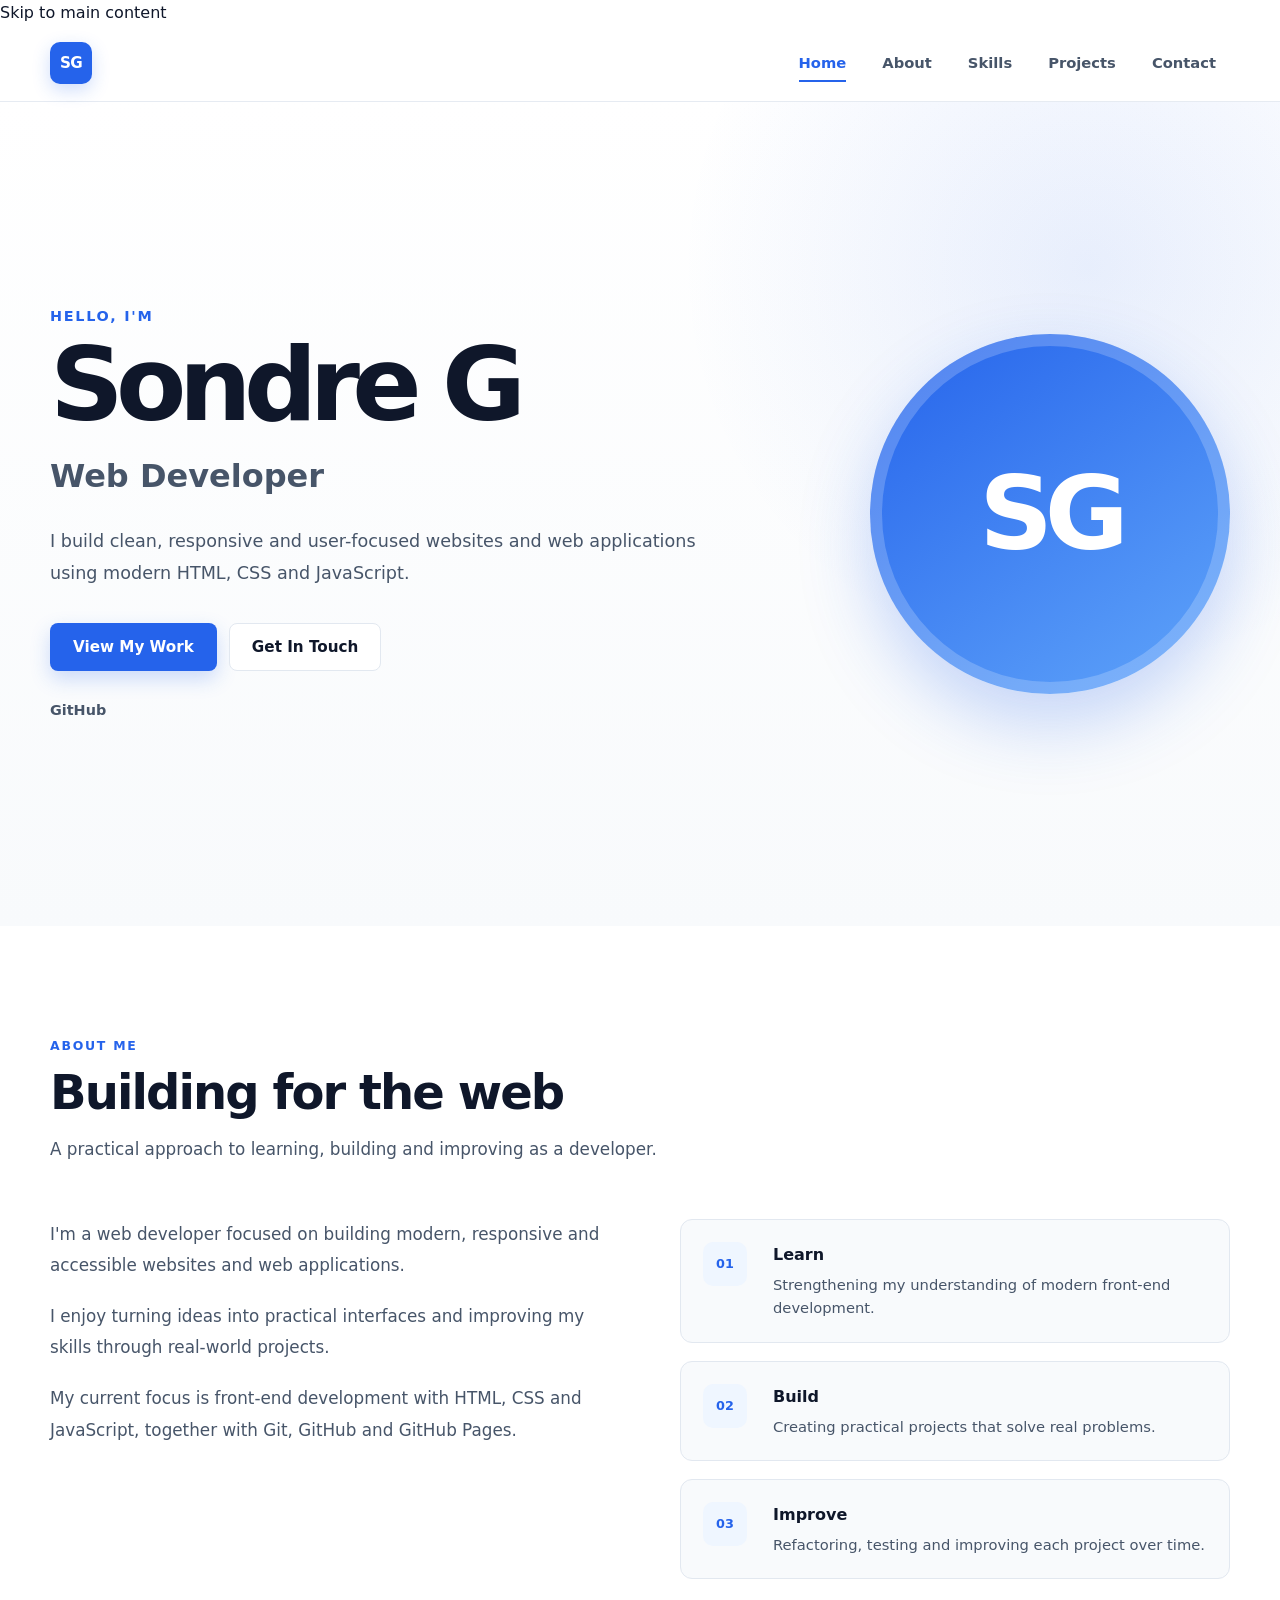
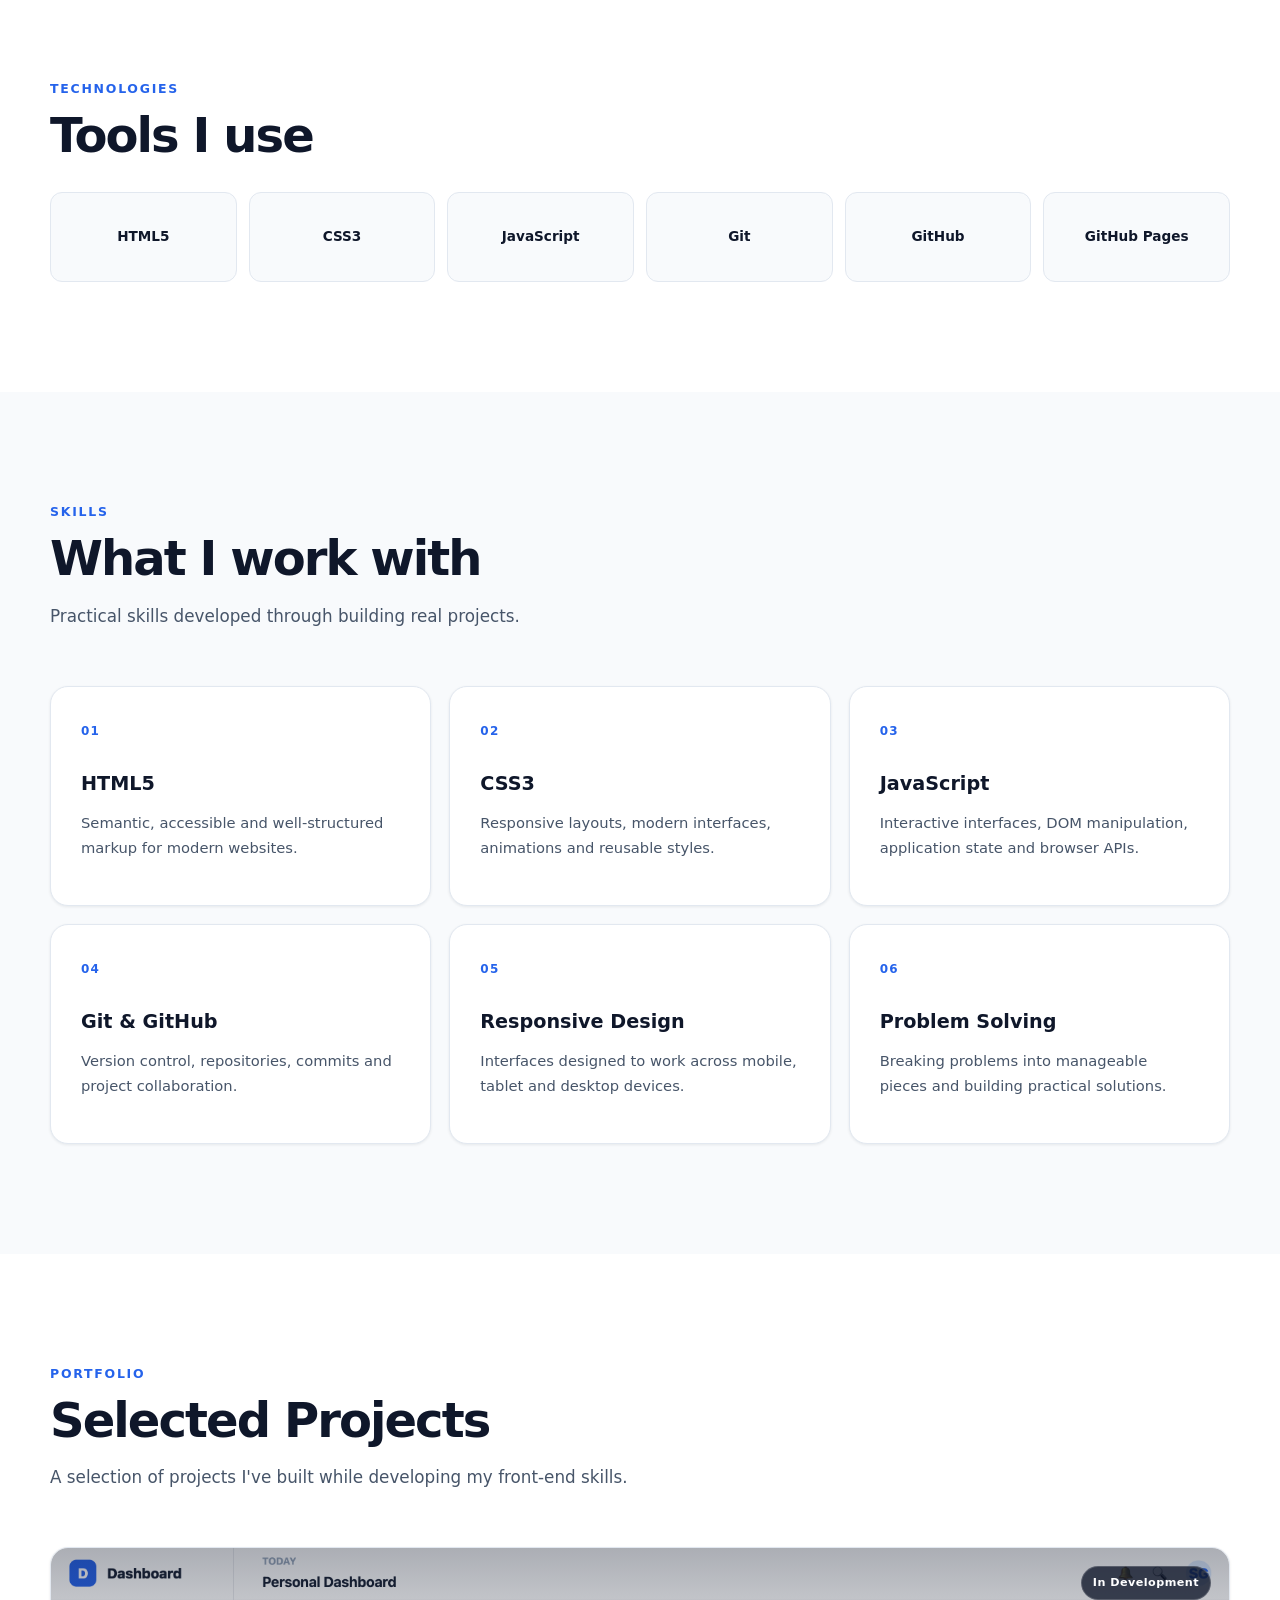
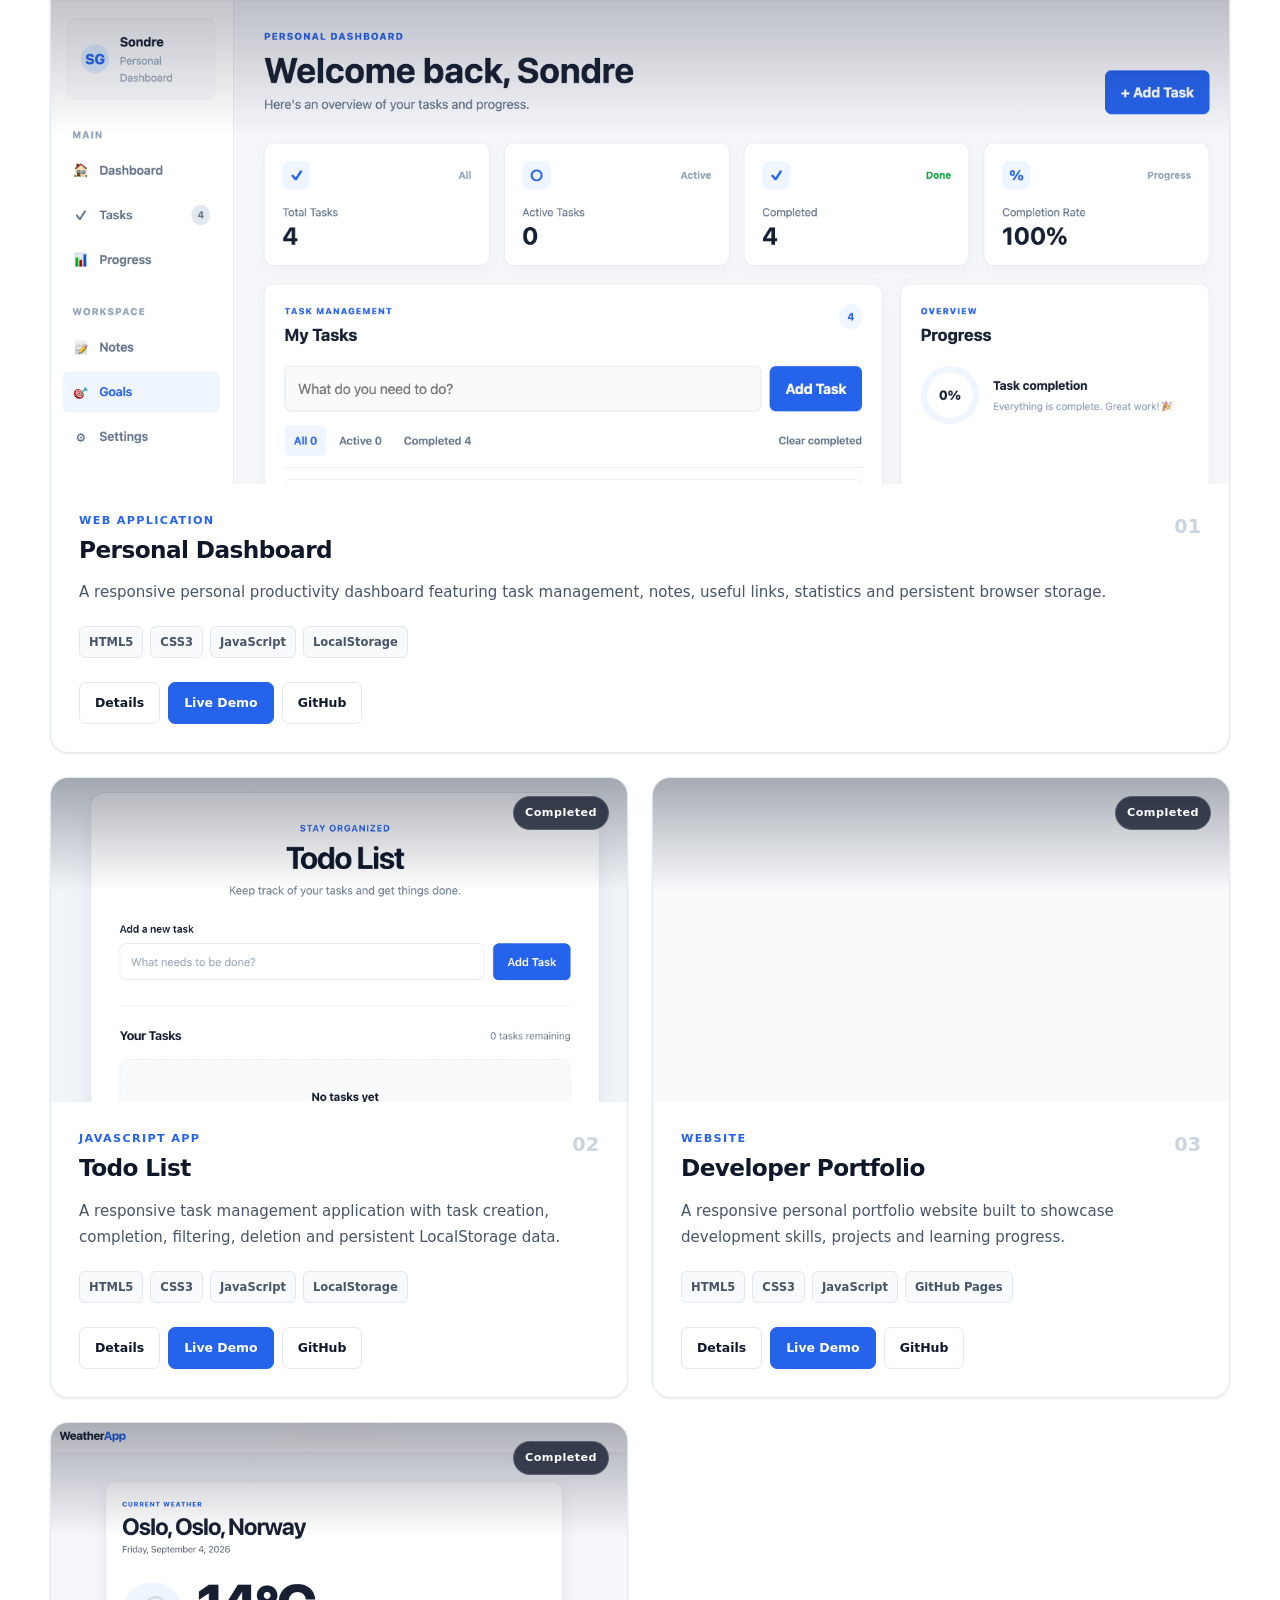
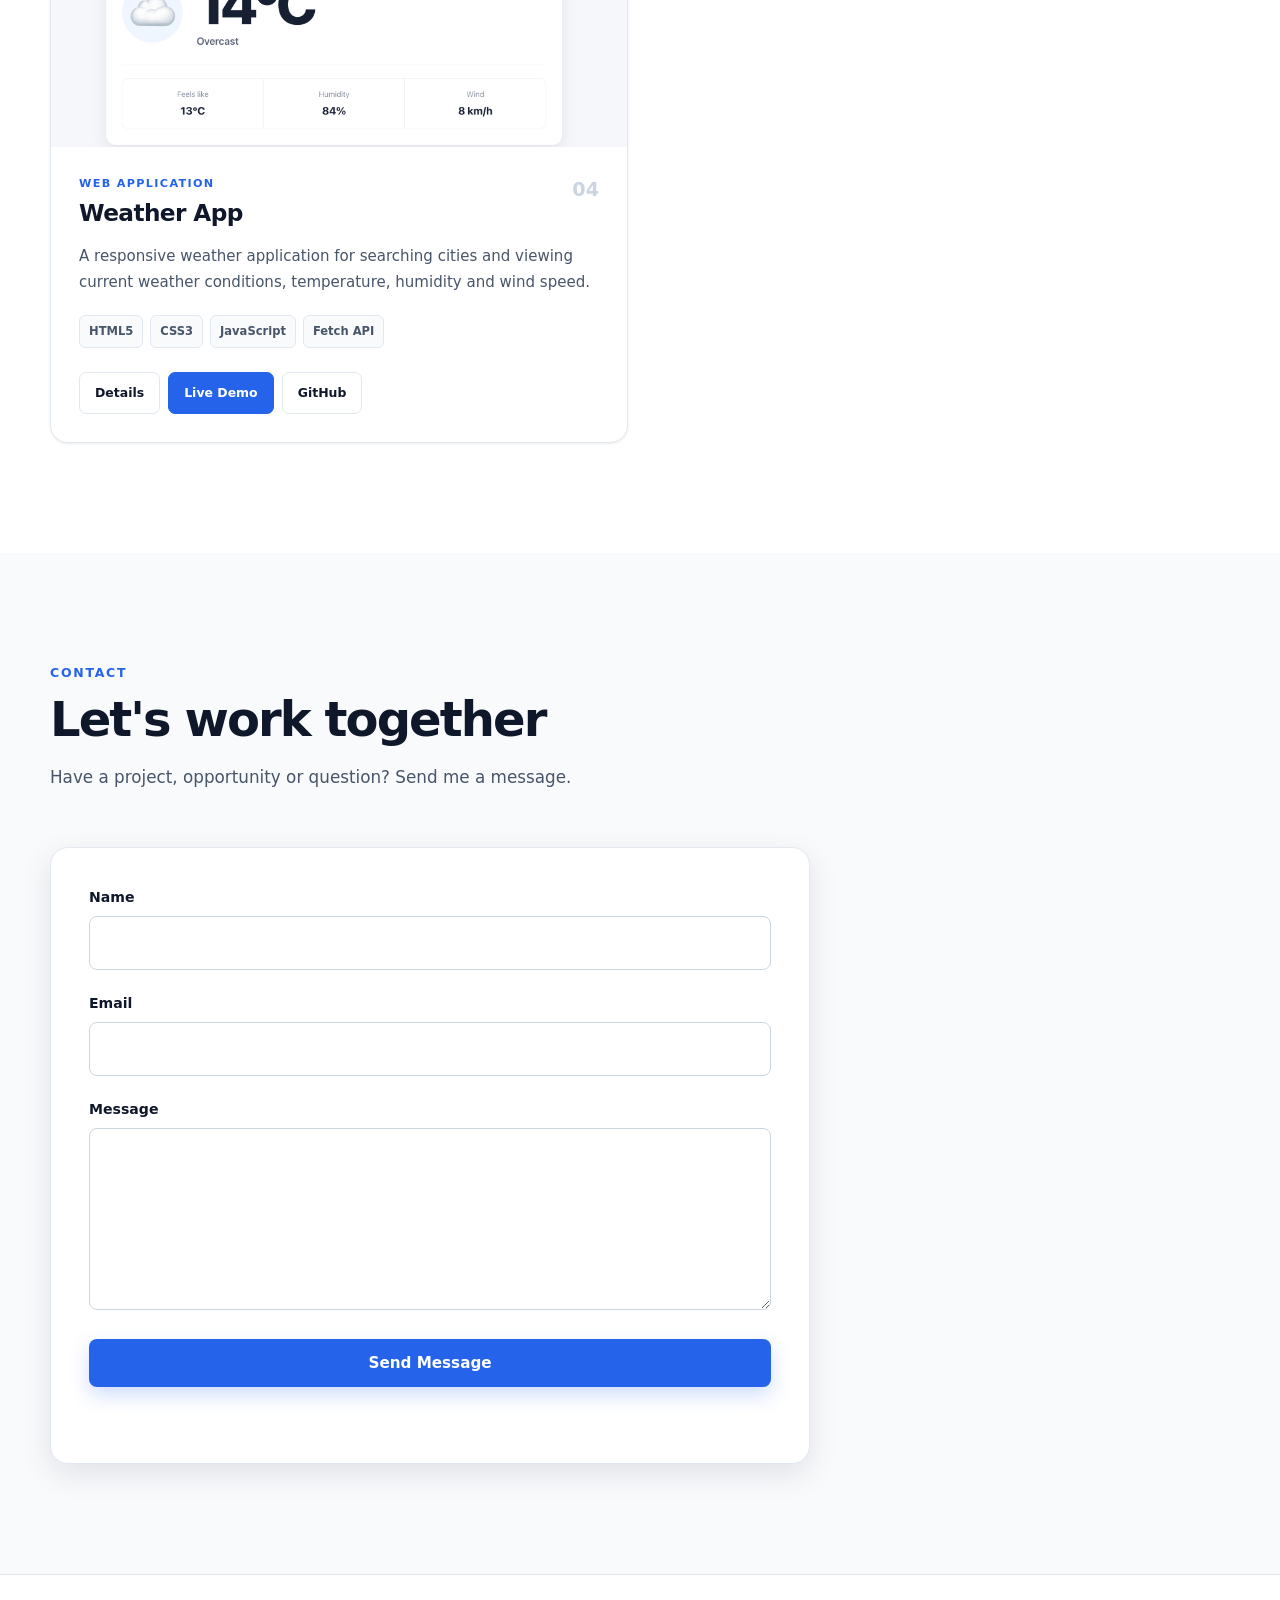
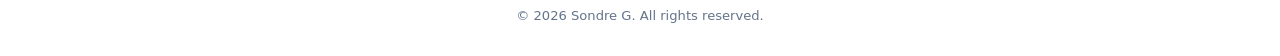
==== commit 018436d6: "feat: fine-tune accessibility and seo" ====
--- a/index.html
+++ b/index.html
@@ -8,12 +8,23 @@
     <meta name="author" content="Sondre G">
     <meta name="robots" content="index, follow">
     <meta name="theme-color" content="#2563eb">
+    <meta name="color-scheme" content="light">
+    <meta name="referrer" content="strict-origin-when-cross-origin">
 
     <meta property="og:type" content="website">
+    <meta property="og:site_name" content="Sondre G">
+    <meta property="og:locale" content="en_US">
     <meta property="og:title" content="Sondre G | Web Developer">
     <meta property="og:description" content="Web developer portfolio showcasing responsive websites and web applications built with HTML, CSS and JavaScript.">
     <meta property="og:url" content="https://hansoinner.github.io/portfolio/">
     <meta property="og:image" content="https://hansoinner.github.io/portfolio/images/portfolio1.png">
+    <meta property="og:image:alt" content="Preview of Sondre G's web developer portfolio">
+
+    <meta name="twitter:card" content="summary_large_image">
+    <meta name="twitter:title" content="Sondre G | Web Developer">
+    <meta name="twitter:description" content="Web developer portfolio showcasing responsive websites and web applications built with HTML, CSS and JavaScript.">
+    <meta name="twitter:image" content="https://hansoinner.github.io/portfolio/images/portfolio1.png">
+    <meta name="twitter:image:alt" content="Preview of Sondre G's web developer portfolio">
 
     <title>Sondre G | Web Developer</title>
     <link rel="canonical" href="https://hansoinner.github.io/portfolio/">
@@ -23,14 +34,16 @@
 </head>
 
 <body>
+    <a class="skip-link" href="#main-content">Skip to main content</a>
+
     <header class="header">
         <nav class="navbar container" aria-label="Main navigation">
             <a href="#home" class="logo" aria-label="Sondre G - Home">SG</a>
 
             <button class="menu-toggle" id="menu-toggle" type="button" aria-label="Open navigation menu" aria-controls="nav-links" aria-expanded="false">
-                <span></span>
-                <span></span>
-                <span></span>
+                <span aria-hidden="true"></span>
+                <span aria-hidden="true"></span>
+                <span aria-hidden="true"></span>
             </button>
 
             <div class="nav-links" id="nav-links">
@@ -43,7 +56,7 @@
         </nav>
     </header>
 
-    <main>
+    <main id="main-content">
         <section class="hero section" id="home" aria-labelledby="hero-title">
             <div class="container hero-grid">
                 <div class="hero-content reveal">
@@ -63,7 +76,7 @@
                 </div>
 
                 <div class="profile-placeholder reveal" role="img" aria-label="Sondre G profile placeholder">
-                    <span>SG</span>
+                    <span aria-hidden="true">SG</span>
                 </div>
             </div>
         </section>
@@ -85,15 +98,15 @@
 
                     <div class="timeline reveal">
                         <div class="timeline-item">
-                            <span class="timeline-number">01</span>
+                            <span class="timeline-number" aria-hidden="true">01</span>
                             <div><h3>Learn</h3><p>Strengthening my understanding of modern front-end development.</p></div>
                         </div>
                         <div class="timeline-item">
-                            <span class="timeline-number">02</span>
+                            <span class="timeline-number" aria-hidden="true">02</span>
                             <div><h3>Build</h3><p>Creating practical projects that solve real problems.</p></div>
                         </div>
                         <div class="timeline-item">
-                            <span class="timeline-number">03</span>
+                            <span class="timeline-number" aria-hidden="true">03</span>
                             <div><h3>Improve</h3><p>Refactoring, testing and improving each project over time.</p></div>
                         </div>
                     </div>
@@ -125,12 +138,12 @@
                 </div>
 
                 <div class="skills-grid">
-                    <article class="skill-card reveal"><span class="skill-number">01</span><h3>HTML5</h3><p>Semantic, accessible and well-structured markup for modern websites.</p></article>
-                    <article class="skill-card reveal"><span class="skill-number">02</span><h3>CSS3</h3><p>Responsive layouts, modern interfaces, animations and reusable styles.</p></article>
-                    <article class="skill-card reveal"><span class="skill-number">03</span><h3>JavaScript</h3><p>Interactive interfaces, DOM manipulation, application state and browser APIs.</p></article>
-                    <article class="skill-card reveal"><span class="skill-number">04</span><h3>Git &amp; GitHub</h3><p>Version control, repositories, commits and project collaboration.</p></article>
-                    <article class="skill-card reveal"><span class="skill-number">05</span><h3>Responsive Design</h3><p>Interfaces designed to work across mobile, tablet and desktop devices.</p></article>
-                    <article class="skill-card reveal"><span class="skill-number">06</span><h3>Problem Solving</h3><p>Breaking problems into manageable pieces and building practical solutions.</p></article>
+                    <article class="skill-card reveal"><span class="skill-number" aria-hidden="true">01</span><h3>HTML5</h3><p>Semantic, accessible and well-structured markup for modern websites.</p></article>
+                    <article class="skill-card reveal"><span class="skill-number" aria-hidden="true">02</span><h3>CSS3</h3><p>Responsive layouts, modern interfaces, animations and reusable styles.</p></article>
+                    <article class="skill-card reveal"><span class="skill-number" aria-hidden="true">03</span><h3>JavaScript</h3><p>Interactive interfaces, DOM manipulation, application state and browser APIs.</p></article>
+                    <article class="skill-card reveal"><span class="skill-number" aria-hidden="true">04</span><h3>Git &amp; GitHub</h3><p>Version control, repositories, commits and project collaboration.</p></article>
+                    <article class="skill-card reveal"><span class="skill-number" aria-hidden="true">05</span><h3>Responsive Design</h3><p>Interfaces designed to work across mobile, tablet and desktop devices.</p></article>
+                    <article class="skill-card reveal"><span class="skill-number" aria-hidden="true">06</span><h3>Problem Solving</h3><p>Breaking problems into manageable pieces and building practical solutions.</p></article>
                 </div>
             </div>
         </section>
@@ -146,13 +159,13 @@
                 <div class="projects-grid">
                     <article class="project-card project-card-featured reveal">
                         <div class="project-image">
-                            <img src="images/personal-dashboard.png" alt="Preview of the Personal Dashboard web application" loading="lazy">
+                            <img src="images/personal-dashboard.png" alt="Preview of the Personal Dashboard web application" loading="lazy" decoding="async">
                             <div class="project-overlay"><span class="project-status">In Development</span></div>
                         </div>
                         <div class="project-content">
                             <div class="project-header">
                                 <div><p class="project-type">WEB APPLICATION</p><h3 class="project-title">Personal Dashboard</h3></div>
-                                <span class="project-number">01</span>
+                                <span class="project-number" aria-hidden="true">01</span>
                             </div>
                             <p class="project-description">A responsive personal productivity dashboard featuring task management, notes, useful links, statistics and persistent browser storage.</p>
                             <div class="project-technologies" aria-label="Technologies used"><span>HTML5</span><span>CSS3</span><span>JavaScript</span><span>LocalStorage</span></div>
@@ -166,13 +179,13 @@
 
                     <article class="project-card reveal">
                         <div class="project-image">
-                            <img src="images/todolist.png" alt="Preview of the Todo List application" loading="lazy">
+                            <img src="images/todolist.png" alt="Preview of the Todo List application" loading="lazy" decoding="async">
                             <div class="project-overlay"><span class="project-status">Completed</span></div>
                         </div>
                         <div class="project-content">
                             <div class="project-header">
                                 <div><p class="project-type">JAVASCRIPT APP</p><h3 class="project-title">Todo List</h3></div>
-                                <span class="project-number">02</span>
+                                <span class="project-number" aria-hidden="true">02</span>
                             </div>
                             <p class="project-description">A responsive task management application with task creation, completion, filtering, deletion and persistent LocalStorage data.</p>
                             <div class="project-technologies" aria-label="Technologies used"><span>HTML5</span><span>CSS3</span><span>JavaScript</span><span>LocalStorage</span></div>
@@ -186,13 +199,13 @@
 
                     <article class="project-card reveal">
                         <div class="project-image">
-                            <img src="images/portfolio1.png" alt="Preview of the Sondre G developer portfolio website" loading="lazy">
+                            <img src="images/portfolio1.png" alt="Preview of the Sondre G developer portfolio website" loading="lazy" decoding="async">
                             <div class="project-overlay"><span class="project-status">Completed</span></div>
                         </div>
                         <div class="project-content">
                             <div class="project-header">
                                 <div><p class="project-type">WEBSITE</p><h3 class="project-title">Developer Portfolio</h3></div>
-                                <span class="project-number">03</span>
+                                <span class="project-number" aria-hidden="true">03</span>
                             </div>
                             <p class="project-description">A responsive personal portfolio website built to showcase development skills, projects and learning progress.</p>
                             <div class="project-technologies" aria-label="Technologies used"><span>HTML5</span><span>CSS3</span><span>JavaScript</span><span>GitHub Pages</span></div>
@@ -206,13 +219,13 @@
 
                     <article class="project-card reveal">
                         <div class="project-image">
-                            <img src="images/weather-app.png" alt="Preview of the Weather App web application" loading="lazy">
+                            <img src="images/weather-app.png" alt="Preview of the Weather App web application" loading="lazy" decoding="async">
                             <div class="project-overlay"><span class="project-status">Completed</span></div>
                         </div>
                         <div class="project-content">
                             <div class="project-header">
                                 <div><p class="project-type">WEB APPLICATION</p><h3 class="project-title">Weather App</h3></div>
-                                <span class="project-number">04</span>
+                                <span class="project-number" aria-hidden="true">04</span>
                             </div>
                             <p class="project-description">A responsive weather application for searching cities and viewing current weather conditions, temperature, humidity and wind speed.</p>
                             <div class="project-technologies" aria-label="Technologies used"><span>HTML5</span><span>CSS3</span><span>JavaScript</span><span>Fetch API</span></div>
@@ -267,7 +280,7 @@
             <button type="button" class="modal-close" id="modal-close" aria-label="Close project details">&times;</button>
             <div class="modal-content">
                 <div class="modal-image">
-                    <img id="modal-image" src="" alt="">
+                    <img id="modal-image" src="" alt="" decoding="async">
                 </div>
                 <div class="modal-info">
                     <p class="modal-type" id="modal-type"></p>
@@ -288,4 +301,4 @@
 
     <script src="script.js" defer></script>
 </body>
-</html>
+</html>
--- a/style.css
+++ b/style.css
@@ -1,6 +1,5 @@
-
-/* =========================================================
-   ROOT VARIABLES
+/* =========================================================
+   ROOT / DESIGN TOKENS
 ========================================================= */
 
 :root {
@@ -8,39 +7,34 @@
     --primary-dark: #1d4ed8;
     --primary-light: #eff6ff;
 
-    --text-primary: #0f172a;
+    --text: #0f172a;
     --text-secondary: #475569;
     --text-muted: #64748b;
 
-    --bg-primary: #ffffff;
-    --bg-secondary: #f8fafc;
-    --bg-tertiary: #f1f5f9;
-
-    --border-color: #e2e8f0;
-    --border-hover: #cbd5e1;
+    --background: #ffffff;
+    --background-soft: #f8fafc;
+    --background-dark: #0f172a;
+
+    --border: #e2e8f0;
+    --border-light: #f1f5f9;
 
     --success: #16a34a;
     --danger: #dc2626;
 
-    --shadow-sm:
-        0 1px 3px rgba(15, 23, 42, 0.08);
-
-    --shadow-md:
-        0 8px 25px rgba(15, 23, 42, 0.08);
-
-    --shadow-lg:
-        0 20px 45px rgba(15, 23, 42, 0.12);
-
-    --radius-sm: 0.5rem;
-    --radius-md: 0.75rem;
-    --radius-lg: 1rem;
+    --shadow-sm: 0 1px 3px rgba(15, 23, 42, 0.08);
+    --shadow-md: 0 10px 30px rgba(15, 23, 42, 0.10);
+    --shadow-lg: 0 20px 50px rgba(15, 23, 42, 0.15);
+
+    --radius-sm: 8px;
+    --radius-md: 12px;
+    --radius-lg: 18px;
+    --radius-xl: 24px;
 
     --container-width: 1180px;
     --header-height: 76px;
 
     --transition-fast: 0.2s ease;
-    --transition-base: 0.3s ease;
-    --transition-slow: 0.5s ease;
+    --transition: 0.3s ease;
 }
 
 
@@ -51,35 +45,38 @@
 *,
 *::before,
 *::after {
+    box-sizing: border-box;
     margin: 0;
     padding: 0;
-    box-sizing: border-box;
 }
 
 html {
     scroll-behavior: smooth;
-    scroll-padding-top: var(--header-height);
+    scroll-padding-top: calc(var(--header-height) + 24px);
 }
 
 body {
     min-height: 100vh;
-    overflow-x: hidden;
-
     font-family:
         Inter,
+        ui-sans-serif,
+        system-ui,
         -apple-system,
         BlinkMacSystemFont,
         "Segoe UI",
-        Roboto,
-        Helvetica,
-        Arial,
         sans-serif;
 
-    color: var(--text-primary);
-    background: var(--bg-primary);
+    color: var(--text);
+    background: var(--background);
 
     line-height: 1.6;
+    -webkit-font-smoothing: antialiased;
     text-rendering: optimizeLegibility;
+}
+
+body.modal-open,
+body.menu-open {
+    overflow: hidden;
 }
 
 img {
@@ -94,11 +91,7 @@
 }
 
 button {
-    cursor: pointer;
-}
-
-button:disabled {
-    cursor: not-allowed;
+    border: 0;
 }
 
 a {
@@ -106,19 +99,18 @@
     text-decoration: none;
 }
 
-ul,
-ol {
+ul {
     list-style: none;
 }
 
 
 /* =========================================================
-   UTILITIES
+   GLOBAL
 ========================================================= */
 
 .container {
     width: min(
-        calc(100% - 3rem),
+        calc(100% - 48px),
         var(--container-width)
     );
 
@@ -126,38 +118,34 @@
 }
 
 .section {
-    padding: 7rem 0;
+    padding: 110px 0;
 }
 
 .section-heading {
-    max-width: 700px;
-    margin-bottom: 3.5rem;
+    max-width: 720px;
+    margin-bottom: 56px;
 }
 
 .section-eyebrow {
-    margin-bottom: 0.75rem;
+    margin-bottom: 10px;
 
     color: var(--primary);
 
-    font-size: 0.8rem;
+    font-size: 0.78rem;
     font-weight: 800;
-
-    letter-spacing: 0.12em;
+    letter-spacing: 0.14em;
     text-transform: uppercase;
 }
 
 .section-title {
-    color: var(--text-primary);
-
-    font-size: clamp(2rem, 5vw, 3rem);
-    font-weight: 800;
-
+    font-size: clamp(2rem, 4vw, 3rem);
     line-height: 1.1;
     letter-spacing: -0.04em;
 }
 
 .section-description {
-    margin-top: 1rem;
+    max-width: 620px;
+    margin-top: 18px;
 
     color: var(--text-secondary);
 
@@ -166,23 +154,78 @@
 
 
 /* =========================================================
+   BUTTONS
+========================================================= */
+
+.button {
+    display: inline-flex;
+    align-items: center;
+    justify-content: center;
+
+    min-height: 48px;
+    padding: 0 22px;
+
+    border: 1px solid transparent;
+    border-radius: var(--radius-sm);
+
+    font-size: 0.95rem;
+    font-weight: 700;
+
+    cursor: pointer;
+
+    transition:
+        transform var(--transition-fast),
+        background-color var(--transition-fast),
+        border-color var(--transition-fast),
+        color var(--transition-fast),
+        box-shadow var(--transition-fast);
+}
+
+.button:hover {
+    transform: translateY(-2px);
+}
+
+.button:active {
+    transform: translateY(0);
+}
+
+.button-primary {
+    color: #ffffff;
+    background: var(--primary);
+    box-shadow: 0 8px 20px rgba(37, 99, 235, 0.22);
+}
+
+.button-primary:hover {
+    background: var(--primary-dark);
+    box-shadow: 0 12px 28px rgba(37, 99, 235, 0.28);
+}
+
+.button-secondary {
+    color: var(--text);
+    background: #ffffff;
+    border-color: var(--border);
+}
+
+.button-secondary:hover {
+    color: var(--primary);
+    border-color: var(--primary);
+    background: var(--primary-light);
+}
+
+
+/* =========================================================
    HEADER
 ========================================================= */
 
 .header {
-    position: fixed;
+    position: sticky;
     top: 0;
-    left: 0;
-
     z-index: 1000;
 
-    width: 100%;
     height: var(--header-height);
 
     background: rgba(255, 255, 255, 0.92);
-
-    border-bottom:
-        1px solid rgba(226, 232, 240, 0.8);
+    border-bottom: 1px solid rgba(226, 232, 240, 0.85);
 
     backdrop-filter: blur(14px);
     -webkit-backdrop-filter: blur(14px);
@@ -196,32 +239,27 @@
     height: 100%;
 }
 
-
-/* =========================================================
-   LOGO
-========================================================= */
-
 .logo {
-    display: inline-flex;
-    align-items: center;
-    justify-content: center;
+    display: grid;
+    place-items: center;
 
     width: 42px;
     height: 42px;
 
-    border-radius: var(--radius-md);
-
+    color: #ffffff;
     background: var(--primary);
-    color: #ffffff;
-
-    font-size: 0.9rem;
-    font-weight: 800;
-
-    letter-spacing: -0.03em;
+
+    border-radius: 10px;
+
+    font-size: 0.95rem;
+    font-weight: 900;
+    letter-spacing: -0.04em;
+
+    box-shadow: 0 6px 18px rgba(37, 99, 235, 0.22);
 
     transition:
         transform var(--transition-fast),
-        background var(--transition-fast);
+        background-color var(--transition-fast);
 }
 
 .logo:hover {
@@ -229,52 +267,43 @@
     transform: translateY(-2px);
 }
 
-
-/* =========================================================
-   NAVIGATION
-========================================================= */
-
 .nav-links {
     display: flex;
     align-items: center;
-
-    gap: 2rem;
+    gap: 8px;
 }
 
 .nav-link {
     position: relative;
 
-    padding: 0.4rem 0;
+    padding: 10px 14px;
 
     color: var(--text-secondary);
 
-    font-size: 0.9rem;
-    font-weight: 600;
+    font-size: 0.92rem;
+    font-weight: 650;
 
     transition:
-        color var(--transition-fast);
+        color var(--transition-fast),
+        background-color var(--transition-fast);
 }
 
 .nav-link::after {
+    content: "";
+
     position: absolute;
-
-    right: 0;
-    bottom: 0;
-    left: 0;
+    left: 14px;
+    right: 14px;
+    bottom: 3px;
 
     height: 2px;
 
-    border-radius: 999px;
-
     background: var(--primary);
-
-    content: "";
 
     transform: scaleX(0);
     transform-origin: center;
 
-    transition:
-        transform var(--transition-fast);
+    transition: transform var(--transition-fast);
 }
 
 .nav-link:hover,
@@ -295,52 +324,34 @@
 .menu-toggle {
     display: none;
 
-    flex-direction: column;
-    align-items: center;
-    justify-content: center;
-
-    gap: 5px;
-
-    width: 42px;
-    height: 42px;
-
-    padding: 0;
-
-    border:
-        1px solid var(--border-color);
-
-    border-radius: var(--radius-md);
-
-    background: var(--bg-primary);
-
-    transition:
-        border-color var(--transition-fast),
-        background var(--transition-fast);
-}
-
-.menu-toggle:hover {
-    border-color: var(--border-hover);
-    background: var(--bg-secondary);
+    width: 44px;
+    height: 44px;
+
+    padding: 9px;
+
+    background: transparent;
+    border-radius: var(--radius-sm);
+
+    cursor: pointer;
 }
 
 .menu-toggle span {
-    width: 19px;
+    display: block;
+
+    width: 100%;
     height: 2px;
 
+    margin: 5px 0;
+
+    background: var(--text);
+
     border-radius: 999px;
-
-    background: var(--text-primary);
 
     transition:
         transform var(--transition-fast),
         opacity var(--transition-fast);
 }
 
-
-/* =========================================================
-   MOBILE MENU ACTIVE ANIMATION
-========================================================= */
-
 .menu-toggle.active span:nth-child(1) {
     transform: translateY(7px) rotate(45deg);
 }
@@ -359,691 +370,518 @@
 ========================================================= */
 
 .hero {
-    position: relative;
+    min-height: calc(100vh - var(--header-height));
 
     display: flex;
     align-items: center;
 
-    min-height: 100vh;
-
-    padding-top:
-        calc(var(--header-height) + 4rem);
-
-    padding-bottom: 5rem;
-
+    background:
+        radial-gradient(
+            circle at 85% 20%,
+            rgba(37, 99, 235, 0.10),
+            transparent 32%
+        ),
+        linear-gradient(
+            180deg,
+            #ffffff 0%,
+            #f8fafc 100%
+        );
+}
+
+.hero-grid {
+    display: grid;
+    grid-template-columns: minmax(0, 1fr) 360px;
+
+    align-items: center;
+
+    gap: 90px;
+}
+
+.hero-content {
+    max-width: 720px;
+}
+
+.hero-intro {
+    margin-bottom: 8px;
+
+    color: var(--primary);
+
+    font-size: 0.9rem;
+    font-weight: 800;
+    letter-spacing: 0.12em;
+    text-transform: uppercase;
+}
+
+.hero-title {
+    font-size: clamp(3.5rem, 8vw, 6.8rem);
+    line-height: 0.95;
+    letter-spacing: -0.075em;
+}
+
+.hero-subtitle {
+    margin-top: 18px;
+
+    font-size: clamp(1.4rem, 3vw, 2rem);
+    font-weight: 700;
+
+    color: var(--text-secondary);
+}
+
+.hero-description {
+    max-width: 650px;
+    margin-top: 24px;
+
+    color: var(--text-secondary);
+
+    font-size: 1.1rem;
+    line-height: 1.8;
+}
+
+.hero-actions {
+    display: flex;
+    flex-wrap: wrap;
+    gap: 12px;
+
+    margin-top: 34px;
+}
+
+.hero-socials {
+    display: flex;
+    gap: 18px;
+
+    margin-top: 28px;
+}
+
+.hero-socials a {
+    color: var(--text-secondary);
+
+    font-size: 0.9rem;
+    font-weight: 700;
+
+    transition: color var(--transition-fast);
+}
+
+.hero-socials a:hover {
+    color: var(--primary);
+}
+
+.profile-placeholder {
+    display: grid;
+    place-items: center;
+
+    aspect-ratio: 1;
+
+    background:
+        linear-gradient(
+            145deg,
+            var(--primary),
+            #60a5fa
+        );
+
+    border-radius: 50%;
+
+    box-shadow:
+        0 30px 70px rgba(37, 99, 235, 0.25),
+        inset 0 0 0 12px rgba(255, 255, 255, 0.2);
+
+    animation: profileFloat 6s ease-in-out infinite;
+}
+
+.profile-placeholder span {
+    color: #ffffff;
+
+    font-size: clamp(4rem, 8vw, 7rem);
+    font-weight: 900;
+    letter-spacing: -0.08em;
+}
+
+@keyframes profileFloat {
+    0%,
+    100% {
+        transform: translateY(0);
+    }
+
+    50% {
+        transform: translateY(-10px);
+    }
+}
+
+
+/* =========================================================
+   ABOUT
+========================================================= */
+
+.about {
+    background: var(--background);
+}
+
+.about-grid {
+    display: grid;
+    grid-template-columns: minmax(0, 1fr) minmax(0, 1fr);
+
+    gap: 80px;
+}
+
+.about-content {
+    max-width: 650px;
+}
+
+.about-content p {
+    margin-bottom: 20px;
+
+    color: var(--text-secondary);
+
+    font-size: 1.05rem;
+    line-height: 1.85;
+}
+
+.timeline {
+    display: grid;
+    gap: 18px;
+}
+
+.timeline-item {
+    display: grid;
+    grid-template-columns: 52px 1fr;
+
+    gap: 18px;
+
+    padding: 22px;
+
+    background: var(--background-soft);
+    border: 1px solid var(--border);
+
+    border-radius: var(--radius-md);
+
+    transition:
+        transform var(--transition),
+        box-shadow var(--transition),
+        border-color var(--transition);
+}
+
+.timeline-item:hover {
+    transform: translateY(-3px);
+    border-color: #cbd5e1;
+    box-shadow: var(--shadow-md);
+}
+
+.timeline-number {
+    display: grid;
+    place-items: center;
+
+    width: 44px;
+    height: 44px;
+
+    color: var(--primary);
+
+    background: var(--primary-light);
+
+    border-radius: 10px;
+
+    font-size: 0.8rem;
+    font-weight: 900;
+}
+
+.timeline-item h3 {
+    margin-bottom: 5px;
+
+    font-size: 1rem;
+}
+
+.timeline-item p {
+    color: var(--text-secondary);
+    font-size: 0.92rem;
+}
+
+
+/* =========================================================
+   TECHNOLOGIES
+========================================================= */
+
+.technologies {
+    margin-top: 100px;
+}
+
+.technologies .section-heading {
+    margin-bottom: 30px;
+}
+
+.technology-grid {
+    display: grid;
+    grid-template-columns: repeat(6, 1fr);
+
+    gap: 12px;
+}
+
+.technology-card {
+    display: grid;
+    place-items: center;
+
+    min-height: 90px;
+
+    padding: 18px;
+
+    background: var(--background-soft);
+    border: 1px solid var(--border);
+
+    border-radius: var(--radius-md);
+
+    text-align: center;
+
+    transition:
+        transform var(--transition-fast),
+        border-color var(--transition-fast),
+        background-color var(--transition-fast);
+}
+
+.technology-card:hover {
+    transform: translateY(-3px);
+
+    background: var(--primary-light);
+    border-color: #bfdbfe;
+}
+
+.technology-card span {
+    font-size: 0.85rem;
+    font-weight: 750;
+}
+
+
+/* =========================================================
+   SKILLS
+========================================================= */
+
+.skills {
+    background: var(--background-soft);
+}
+
+.skills-grid {
+    display: grid;
+    grid-template-columns: repeat(3, 1fr);
+
+    gap: 18px;
+}
+
+.skill-card {
+    position: relative;
+
+    min-height: 220px;
+
+    padding: 30px;
+
+    background: #ffffff;
+    border: 1px solid var(--border);
+
+    border-radius: var(--radius-lg);
+
+    box-shadow: var(--shadow-sm);
+
+    transition:
+        transform var(--transition),
+        box-shadow var(--transition),
+        border-color var(--transition);
+}
+
+.skill-card:hover {
+    transform: translateY(-5px);
+
+    border-color: #bfdbfe;
+    box-shadow: var(--shadow-md);
+}
+
+.skill-number {
+    display: inline-flex;
+
+    margin-bottom: 28px;
+
+    color: var(--primary);
+
+    font-size: 0.75rem;
+    font-weight: 900;
+    letter-spacing: 0.1em;
+}
+
+.skill-card h3 {
+    margin-bottom: 10px;
+
+    font-size: 1.2rem;
+}
+
+.skill-card p {
+    color: var(--text-secondary);
+
+    font-size: 0.92rem;
+    line-height: 1.7;
+}
+
+
+/* =========================================================
+   PROJECTS
+========================================================= */
+
+.projects {
+    background: #ffffff;
+}
+
+.projects-grid {
+    display: grid;
+    grid-template-columns: repeat(2, minmax(0, 1fr));
+
+    gap: 24px;
+}
+
+.project-card {
     overflow: hidden;
+
+    background: #ffffff;
+    border: 1px solid var(--border);
+
+    border-radius: var(--radius-lg);
+
+    box-shadow: var(--shadow-sm);
+
+    transition:
+        transform var(--transition),
+        box-shadow var(--transition),
+        border-color var(--transition);
+}
+
+.project-card:hover {
+    transform: translateY(-6px);
+
+    border-color: #cbd5e1;
+
+    box-shadow: var(--shadow-lg);
+}
+
+.project-card-featured {
+    grid-column: span 2;
+}
+
+.project-image {
+    position: relative;
+
+    aspect-ratio: 16 / 9;
+
+    overflow: hidden;
+
+    background: var(--background-soft);
+}
+
+.project-card-featured .project-image {
+    aspect-ratio: 2.2 / 1;
+}
+
+.project-image img {
+    width: 100%;
+    height: 100%;
+
+    object-fit: cover;
+    object-position: top center;
+
+    transition: transform 0.5s ease;
+}
+
+.project-card:hover .project-image img {
+    transform: scale(1.025);
+}
+
+.project-overlay {
+    position: absolute;
+    inset: 0;
+
+    display: flex;
+    align-items: flex-start;
+    justify-content: flex-end;
+
+    padding: 18px;
 
     background:
         linear-gradient(
             180deg,
-            var(--bg-primary) 0%,
-            var(--bg-secondary) 100%
+            rgba(15, 23, 42, 0.35),
+            transparent 35%
         );
-}
-
-.hero::before {
-    position: absolute;
-
-    top: -200px;
-    right: -200px;
-
-    width: 500px;
-    height: 500px;
-
-    border-radius: 50%;
-
-    background: var(--primary-light);
-
-    content: "";
-
-    opacity: 0.7;
 
     pointer-events: none;
-
-    filter: blur(2px);
-}
-
-.hero-grid {
-    position: relative;
-    z-index: 1;
-
-    display: grid;
-
-    grid-template-columns:
-        1.2fr 0.8fr;
-
-    align-items: center;
-
-    gap: 5rem;
-}
-
-.hero-content {
-    max-width: 720px;
-}
-
-.hero-intro {
-    margin-bottom: 0.75rem;
-
-    color: var(--primary);
-
-    font-size: 0.95rem;
-    font-weight: 700;
-}
-
-.hero-title {
-    color: var(--text-primary);
-
-    font-size:
-        clamp(3rem, 8vw, 5.5rem);
-
-    font-weight: 850;
-
-    line-height: 0.95;
-    letter-spacing: -0.06em;
-}
-
-.hero-subtitle {
-    margin-top: 1.25rem;
-
-    color: var(--text-secondary);
-
-    font-size:
-        clamp(1.4rem, 3vw, 2rem);
-
-    font-weight: 600;
-}
-
-.hero-description {
-    max-width: 650px;
-
-    margin-top: 1.5rem;
-
-    color: var(--text-secondary);
-
-    font-size: 1.08rem;
-}
-
-.hero-actions {
-    display: flex;
-    flex-wrap: wrap;
-
-    gap: 0.85rem;
-
-    margin-top: 2rem;
-}
-
-.hero-socials {
-    display: flex;
-
-    gap: 1.25rem;
-
-    margin-top: 2rem;
-}
-
-.hero-socials a {
-    color: var(--text-secondary);
-
-    font-size: 0.9rem;
-    font-weight: 700;
-
-    transition:
-        color var(--transition-fast);
-}
-
-.hero-socials a:hover {
-    color: var(--primary);
-}
-
-
-/* =========================================================
-   BUTTONS
-========================================================= */
-
-.button {
-    display: inline-flex;
-    align-items: center;
-    justify-content: center;
-
-    min-height: 46px;
-
-    padding:
-        0.7rem 1.15rem;
-
-    border:
-        1px solid transparent;
-
-    border-radius: var(--radius-md);
-
-    font-size: 0.9rem;
-    font-weight: 700;
-
-    transition:
-        transform var(--transition-fast),
-        background var(--transition-fast),
-        border-color var(--transition-fast),
-        color var(--transition-fast),
-        box-shadow var(--transition-fast);
-}
-
-.button:hover {
-    transform: translateY(-2px);
-}
-
-.button-primary {
-    background: var(--primary);
+}
+
+.project-status {
+    padding: 7px 11px;
+
     color: #ffffff;
-
-    box-shadow: var(--shadow-sm);
-}
-
-.button-primary:hover {
-    background: var(--primary-dark);
-
-    box-shadow: var(--shadow-md);
-}
-
-.button-secondary {
-    border-color: var(--border-color);
-
-    background: var(--bg-primary);
-    color: var(--text-primary);
-}
-
-.button-secondary:hover {
-    border-color: var(--border-hover);
-    background: var(--bg-secondary);
-}
-
-
-/* =========================================================
-   PROFILE
-========================================================= */
-
-.profile-placeholder {
-    position: relative;
-
-    display: flex;
-    align-items: center;
-    justify-content: center;
-
-    width: min(100%, 360px);
-
-    aspect-ratio: 1;
-
-    margin-inline: auto;
-
-    border:
-        1px solid var(--border-color);
-
-    border-radius: 50%;
-
-    background:
-        linear-gradient(
-            145deg,
-            var(--primary-light),
-            var(--bg-primary)
-        );
-
-    box-shadow: var(--shadow-lg);
-}
-
-.profile-placeholder::before {
-    position: absolute;
-
-    inset: 18px;
-
-    border:
-        1px solid rgba(37, 99, 235, 0.15);
-
-    border-radius: 50%;
-
-    content: "";
-}
-
-.profile-placeholder span {
-    position: relative;
-    z-index: 1;
-
-    color: var(--primary);
-
-    font-size:
-        clamp(3rem, 8vw, 5rem);
-
-    font-weight: 850;
-
-    letter-spacing: -0.08em;
-}
-
-
-/* =========================================================
-   ABOUT
-========================================================= */
-
-.about {
-    background: var(--bg-primary);
-}
-
-.about-grid {
-    display: grid;
-
-    grid-template-columns:
-        1fr 1fr;
-
-    gap: 5rem;
-
-    align-items: start;
-}
-
-.about-content {
-    color: var(--text-secondary);
-
-    font-size: 1.05rem;
-}
-
-.about-content p + p {
-    margin-top: 1.25rem;
-}
-
-
-/* =========================================================
-   TIMELINE
-========================================================= */
-
-.timeline {
-    display: flex;
-    flex-direction: column;
-
-    gap: 1.5rem;
-}
-
-.timeline-item {
-    display: grid;
-
-    grid-template-columns:
-        50px 1fr;
-
-    gap: 1rem;
-
-    padding-bottom: 1.5rem;
-
-    border-bottom:
-        1px solid var(--border-color);
-}
-
-.timeline-item:last-child {
-    padding-bottom: 0;
-
-    border-bottom: 0;
-}
-
-.timeline-number {
-    color: var(--primary);
-
-    font-size: 0.8rem;
-    font-weight: 800;
-}
-
-.timeline-item h3 {
-    margin-bottom: 0.3rem;
-
-    color: var(--text-primary);
-
-    font-size: 1rem;
-}
-
-.timeline-item p {
-    color: var(--text-secondary);
-
-    font-size: 0.9rem;
-}
-
-
-/* =========================================================
-   TECHNOLOGIES
-========================================================= */
-
-.technologies {
-    margin-top: 5rem;
-}
-
-.technologies .section-heading {
-    margin-bottom: 2rem;
-}
-
-.technology-grid {
-    display: grid;
-
-    grid-template-columns:
-        repeat(6, 1fr);
-
-    gap: 1rem;
-}
-
-.technology-card {
-    display: flex;
-    align-items: center;
-    justify-content: center;
-
-    min-height: 80px;
-
-    padding: 1rem;
-
-    border:
-        1px solid var(--border-color);
-
-    border-radius: var(--radius-md);
-
-    background: var(--bg-secondary);
-
-    color: var(--text-primary);
-
-    font-size: 0.85rem;
-    font-weight: 700;
-
-    text-align: center;
-
-    transition:
-        transform var(--transition-fast),
-        border-color var(--transition-fast),
-        background var(--transition-fast);
-}
-
-.technology-card:hover {
-    border-color: var(--border-hover);
-
-    background: var(--bg-primary);
-
-    transform: translateY(-3px);
-}
-
-
-/* =========================================================
-   SKILLS
-========================================================= */
-
-.skills {
-    background: var(--bg-secondary);
-}
-
-.skills-grid {
-    display: grid;
-
-    grid-template-columns:
-        repeat(3, 1fr);
-
-    gap: 1.25rem;
-}
-
-.skill-card {
-    position: relative;
-
-    min-height: 230px;
-
-    padding: 2rem;
-
-    border:
-        1px solid var(--border-color);
-
-    border-radius: var(--radius-lg);
-
-    background: var(--bg-primary);
-
-    box-shadow: var(--shadow-sm);
-
-    transition:
-        transform var(--transition-base),
-        box-shadow var(--transition-base),
-        border-color var(--transition-base);
-}
-
-.skill-card:hover {
-    border-color: var(--border-hover);
-
-    box-shadow: var(--shadow-md);
-
-    transform: translateY(-5px);
-}
-
-.skill-number {
-    display: block;
-
-    margin-bottom: 2.5rem;
-
-    color: var(--primary);
-
-    font-size: 0.8rem;
-    font-weight: 800;
-}
-
-.skill-card h3 {
-    margin-bottom: 0.75rem;
-
-    color: var(--text-primary);
-
-    font-size: 1.2rem;
-}
-
-.skill-card p {
-    color: var(--text-secondary);
-
-    font-size: 0.95rem;
-}
-
-
-/* =========================================================
-   PROJECTS
-========================================================= */
-
-.projects {
-    background: var(--bg-primary);
-}
-
-.projects-grid {
-    display: grid;
-
-    grid-template-columns:
-        repeat(2, minmax(0, 1fr));
-
-    gap: 1.5rem;
-}
-
-
-/* =========================================================
-   PROJECT CARD
-========================================================= */
-
-.project-card {
-    overflow: hidden;
-
-    border:
-        1px solid var(--border-color);
-
-    border-radius: var(--radius-lg);
-
-    background: var(--bg-primary);
-
-    box-shadow: var(--shadow-sm);
-
-    transition:
-        transform var(--transition-base),
-        box-shadow var(--transition-base),
-        border-color var(--transition-base);
-}
-
-.project-card:hover {
-    border-color: var(--border-hover);
-
-    box-shadow: var(--shadow-lg);
-
-    transform: translateY(-6px);
-}
-
-.project-card-featured {
-    grid-column: span 2;
-}
-
-
-/* =========================================================
-   PROJECT IMAGE
-========================================================= */
-
-.project-image {
-    position: relative;
-
-    width: 100%;
-    height: 280px;
-
-    overflow: hidden;
-
-    background: var(--bg-tertiary);
-}
-
-.project-image img {
-    display: block;
-
-    width: 100%;
-    height: 100%;
-
-    object-fit: cover;
-    object-position: center;
-
-    transition:
-        transform var(--transition-slow),
-        filter var(--transition-slow);
-}
-
-.project-card:hover .project-image img {
-    transform: scale(1.05);
-
-    filter: brightness(0.92);
-}
-
-
-/* =========================================================
-   PROJECT OVERLAY
-========================================================= */
-
-.project-overlay {
-    position: absolute;
-
-    inset: 0;
-
-    display: flex;
-
-    align-items: flex-start;
-    justify-content: flex-end;
-
-    padding: 1rem;
-
-    background:
-        linear-gradient(
-            to bottom,
-            rgba(15, 23, 42, 0.5),
-            transparent 45%
-        );
-
-    pointer-events: none;
-}
-
-.project-status {
-    display: inline-flex;
-    align-items: center;
-
-    padding:
-        0.4rem 0.7rem;
-
-    border:
-        1px solid rgba(255, 255, 255, 0.5);
-
+    background: rgba(15, 23, 42, 0.78);
+
+    border: 1px solid rgba(255, 255, 255, 0.18);
     border-radius: 999px;
-
-    background:
-        rgba(255, 255, 255, 0.92);
-
-    color: var(--text-primary);
 
     font-size: 0.7rem;
     font-weight: 800;
-
     letter-spacing: 0.04em;
-    text-transform: uppercase;
-
-    box-shadow: var(--shadow-sm);
-}
-
-
-/* =========================================================
-   PROJECT CONTENT
-========================================================= */
+}
 
 .project-content {
-    padding: 2rem;
+    padding: 28px;
 }
 
 .project-header {
     display: flex;
-
     align-items: flex-start;
     justify-content: space-between;
 
-    gap: 1rem;
+    gap: 20px;
 }
 
 .project-type {
-    margin-bottom: 0.4rem;
+    margin-bottom: 6px;
 
     color: var(--primary);
 
     font-size: 0.7rem;
-    font-weight: 800;
-
-    letter-spacing: 0.08em;
+    font-weight: 850;
+    letter-spacing: 0.12em;
 }
 
 .project-title {
-    color: var(--text-primary);
-
-    font-size: 1.35rem;
-    font-weight: 800;
-
+    font-size: 1.45rem;
     line-height: 1.2;
+    letter-spacing: -0.025em;
 }
 
 .project-number {
-    flex-shrink: 0;
-
-    color: var(--text-muted);
-
-    font-size: 0.8rem;
-    font-weight: 800;
+    color: #cbd5e1;
+
+    font-size: 1.2rem;
+    font-weight: 900;
 }
 
 .project-description {
-    margin-top: 1rem;
+    margin-top: 16px;
 
     color: var(--text-secondary);
 
-    font-size: 0.92rem;
+    font-size: 0.94rem;
+    line-height: 1.75;
 }
 
 .project-technologies {
     display: flex;
     flex-wrap: wrap;
-
-    gap: 0.5rem;
-
-    margin-top: 1.5rem;
-}
-
-.project-technologies span {
-    padding:
-        0.35rem 0.6rem;
-
-    border-radius: 999px;
-
-    background: var(--bg-secondary);
+    gap: 7px;
+
+    margin-top: 20px;
+}
+
+.project-technologies span,
+.modal-technologies-list span {
+    padding: 6px 9px;
 
     color: var(--text-secondary);
+    background: var(--background-soft);
+
+    border: 1px solid var(--border);
+
+    border-radius: 6px;
 
     font-size: 0.72rem;
     font-weight: 700;
@@ -1052,40 +890,33 @@
 .project-actions {
     display: flex;
     flex-wrap: wrap;
-
-    gap: 0.65rem;
-
-    margin-top: 1.75rem;
-}
-
-
-/* =========================================================
-   PROJECT BUTTONS
-========================================================= */
+    gap: 8px;
+
+    margin-top: 24px;
+}
 
 .project-button {
     display: inline-flex;
     align-items: center;
     justify-content: center;
 
-    min-height: 40px;
-
-    padding:
-        0.55rem 0.85rem;
-
-    border:
-        1px solid transparent;
-
-    border-radius: var(--radius-sm);
+    min-height: 42px;
+
+    padding: 0 15px;
+
+    border: 1px solid var(--border);
+    border-radius: 7px;
 
     font-size: 0.78rem;
-    font-weight: 700;
+    font-weight: 750;
+
+    cursor: pointer;
 
     transition:
         transform var(--transition-fast),
-        background var(--transition-fast),
-        border-color var(--transition-fast),
-        color var(--transition-fast);
+        color var(--transition-fast),
+        background-color var(--transition-fast),
+        border-color var(--transition-fast);
 }
 
 .project-button:hover {
@@ -1093,27 +924,145 @@
 }
 
 .project-button-primary {
+    color: #ffffff;
     background: var(--primary);
-
-    color: #ffffff;
+    border-color: var(--primary);
 }
 
 .project-button-primary:hover {
     background: var(--primary-dark);
+    border-color: var(--primary-dark);
 }
 
 .project-button-secondary {
-    border-color: var(--border-color);
-
-    background: var(--bg-primary);
-
-    color: var(--text-primary);
+    color: var(--text);
+    background: #ffffff;
 }
 
 .project-button-secondary:hover {
-    border-color: var(--border-hover);
-
-    background: var(--bg-secondary);
+    color: var(--primary);
+    background: var(--primary-light);
+    border-color: #bfdbfe;
+}
+
+
+/* =========================================================
+   CONTACT
+========================================================= */
+
+.contact {
+    background: var(--background-soft);
+}
+
+.contact-form {
+    max-width: 760px;
+
+    padding: 38px;
+
+    background: #ffffff;
+    border: 1px solid var(--border);
+
+    border-radius: var(--radius-lg);
+
+    box-shadow: var(--shadow-md);
+}
+
+.form-group {
+    margin-bottom: 22px;
+}
+
+.form-group label {
+    display: block;
+
+    margin-bottom: 8px;
+
+    font-size: 0.88rem;
+    font-weight: 750;
+}
+
+.form-group input,
+.form-group textarea {
+    width: 100%;
+
+    padding: 13px 14px;
+
+    color: var(--text);
+    background: #ffffff;
+
+    border: 1px solid #cbd5e1;
+    border-radius: 8px;
+
+    outline: none;
+
+    transition:
+        border-color var(--transition-fast),
+        box-shadow var(--transition-fast);
+}
+
+.form-group input {
+    min-height: 48px;
+}
+
+.form-group textarea {
+    resize: vertical;
+    min-height: 150px;
+}
+
+.form-group input::placeholder,
+.form-group textarea::placeholder {
+    color: #94a3b8;
+}
+
+.form-group input:focus,
+.form-group textarea:focus {
+    border-color: var(--primary);
+
+    box-shadow:
+        0 0 0 4px rgba(37, 99, 235, 0.10);
+}
+
+.contact-form .button {
+    width: 100%;
+}
+
+.form-status {
+    min-height: 24px;
+
+    margin-top: 14px;
+
+    font-size: 0.9rem;
+    font-weight: 650;
+}
+
+.form-status.success {
+    color: var(--success);
+}
+
+.form-status.error {
+    color: var(--danger);
+}
+
+.form-status.loading {
+    color: var(--text-secondary);
+}
+
+
+/* =========================================================
+   FOOTER
+========================================================= */
+
+.footer {
+    padding: 30px 0;
+
+    color: var(--text-muted);
+
+    background: #ffffff;
+
+    border-top: 1px solid var(--border);
+
+    text-align: center;
+
+    font-size: 0.82rem;
 }
 
 
@@ -1124,21 +1073,19 @@
 .project-modal {
     position: fixed;
     inset: 0;
-
     z-index: 2000;
 
-    display: flex;
-    align-items: center;
-    justify-content: center;
-
-    padding: 2rem;
+    display: grid;
+    place-items: center;
+
+    padding: 32px;
 
     visibility: hidden;
     opacity: 0;
 
     transition:
-        opacity var(--transition-base),
-        visibility var(--transition-base);
+        opacity var(--transition),
+        visibility var(--transition);
 }
 
 .project-modal.active {
@@ -1146,71 +1093,84 @@
     opacity: 1;
 }
 
-
-/* ---------------------------------------------------------
-   MODAL OVERLAY
---------------------------------------------------------- */
-
 .modal-overlay {
     position: absolute;
-
     inset: 0;
 
-    background:
-        rgba(15, 23, 42, 0.7);
-
-    backdrop-filter: blur(6px);
-    -webkit-backdrop-filter: blur(6px);
-}
-
-
-/* ---------------------------------------------------------
-   MODAL CONTAINER
---------------------------------------------------------- */
+    background: rgba(15, 23, 42, 0.72);
+
+    backdrop-filter: blur(5px);
+    -webkit-backdrop-filter: blur(5px);
+
+    cursor: pointer;
+}
 
 .modal-container {
     position: relative;
-
     z-index: 1;
 
-    width: min(100%, 1000px);
-
-    max-height:
-        calc(100vh - 4rem);
+    width: min(100%, 1050px);
+    max-height: calc(100vh - 64px);
 
     overflow-y: auto;
 
-    background: var(--bg-primary);
-
-    border:
-        1px solid var(--border-color);
-
-    border-radius: var(--radius-lg);
-
-    box-shadow: var(--shadow-lg);
-
-    transform:
-        translateY(20px)
-        scale(0.98);
+    background: #ffffff;
+
+    border-radius: var(--radius-xl);
+
+    box-shadow: 0 30px 90px rgba(15, 23, 42, 0.28);
+
+    transform: translateY(18px) scale(0.98);
+
+    transition: transform var(--transition);
+}
+
+.project-modal.active .modal-container {
+    transform: translateY(0) scale(1);
+}
+
+.modal-close {
+    position: absolute;
+    top: 16px;
+    right: 16px;
+    z-index: 5;
+
+    display: grid;
+    place-items: center;
+
+    width: 42px;
+    height: 42px;
+
+    color: var(--text);
+
+    background: rgba(255, 255, 255, 0.94);
+
+    border: 1px solid var(--border);
+    border-radius: 50%;
+
+    font-size: 1.5rem;
+    line-height: 1;
+
+    cursor: pointer;
+
+    box-shadow: var(--shadow-sm);
 
     transition:
-        transform var(--transition-base);
-}
-
-.project-modal.active .modal-container {
-    transform:
-        translateY(0)
-        scale(1);
-}
-
-
-/* ---------------------------------------------------------
-   MODAL CONTENT
---------------------------------------------------------- */
+        color var(--transition-fast),
+        background-color var(--transition-fast),
+        transform var(--transition-fast);
+}
+
+.modal-close:hover {
+    color: var(--primary);
+
+    background: var(--primary-light);
+
+    transform: rotate(90deg);
+}
 
 .modal-content {
     display: grid;
-
     grid-template-columns:
         minmax(0, 1.15fr)
         minmax(320px, 0.85fr);
@@ -1218,582 +1178,82 @@
     min-height: 520px;
 }
 
-
-/* ---------------------------------------------------------
-   MODAL PROJECT IMAGE
---------------------------------------------------------- */
-
 .modal-image {
-    position: relative;
-
     min-height: 520px;
 
     overflow: hidden;
 
-    background: var(--bg-tertiary);
-}
-
-.modal-image::after {
-    content: "";
-
-    position: absolute;
-
-    inset: 0;
-
-    pointer-events: none;
-
-    background:
-        linear-gradient(
-            to top,
-            rgba(15, 23, 42, 0.08),
-            transparent 40%
-        );
+    background: var(--background-soft);
 }
 
 .modal-image img {
-    display: block;
-
     width: 100%;
     height: 100%;
 
     min-height: 520px;
 
     object-fit: cover;
-
     object-position: top center;
 }
-
-
-/* ---------------------------------------------------------
-   MODAL PROJECT INFO
---------------------------------------------------------- */
 
 .modal-info {
     display: flex;
-
     flex-direction: column;
 
-    padding:
-        3rem 2.5rem;
+    padding: 52px 42px;
 }
 
 .modal-type {
-    margin-bottom: 0.75rem;
+    margin-bottom: 10px;
 
     color: var(--primary);
 
-    font-size: 0.75rem;
-    font-weight: 700;
-
-    letter-spacing: 0.08em;
+    font-size: 0.72rem;
+    font-weight: 850;
+    letter-spacing: 0.12em;
 }
 
 .modal-title {
-    margin: 0 0 1rem;
-
-    color: var(--text-primary);
-
-    font-size:
-        clamp(1.75rem, 3vw, 2.4rem);
-
-    line-height: 1.15;
+    font-size: clamp(2rem, 4vw, 3rem);
+    line-height: 1.05;
+    letter-spacing: -0.045em;
 }
 
 .modal-description {
-    margin: 0;
+    margin-top: 20px;
 
     color: var(--text-secondary);
 
     line-height: 1.8;
 }
 
-
-/* ---------------------------------------------------------
-   MODAL TECHNOLOGIES
---------------------------------------------------------- */
-
 .modal-technologies {
-    margin-top: 2rem;
+    margin-top: 30px;
 }
 
 .modal-technologies h3 {
-    margin: 0 0 1rem;
-
-    color: var(--text-primary);
-
-    font-size: 0.95rem;
-}
-
-.modal-technology-list {
+    margin-bottom: 12px;
+
+    font-size: 0.9rem;
+}
+
+.modal-technologies-list {
     display: flex;
     flex-wrap: wrap;
-
-    gap: 0.5rem;
-}
-
-.modal-technology-list span {
-    display: inline-flex;
-    align-items: center;
-
-    padding:
-        0.45rem 0.7rem;
-
-    background: var(--bg-tertiary);
-
-    border:
-        1px solid var(--border-color);
-
-    border-radius: 999px;
-
-    color: var(--text-secondary);
-
-    font-size: 0.78rem;
-    font-weight: 600;
-}
-
-
-/* ---------------------------------------------------------
-   MODAL ACTIONS
---------------------------------------------------------- */
+    gap: 7px;
+}
 
 .modal-actions {
     display: flex;
     flex-wrap: wrap;
-
-    gap: 0.75rem;
+    gap: 10px;
 
     margin-top: auto;
-
-    padding-top: 2rem;
+    padding-top: 35px;
 }
 
 .modal-actions .button {
-    flex: 1;
-
-    min-width: 120px;
-}
-
-
-/* ---------------------------------------------------------
-   MODAL CLOSE BUTTON
---------------------------------------------------------- */
-
-.modal-close {
-    position: absolute;
-
-    top: 1rem;
-    right: 1rem;
-
-    z-index: 10;
-
-    display: flex;
-    align-items: center;
-    justify-content: center;
-
-    width: 42px;
-    height: 42px;
-
-    border:
-        1px solid rgba(255, 255, 255, 0.25);
-
-    border-radius: 50%;
-
-    background:
-        rgba(15, 23, 42, 0.75);
-
-    color: #ffffff;
-
-    font-size: 1.6rem;
-
-    line-height: 1;
-
-    cursor: pointer;
-
-    backdrop-filter: blur(8px);
-
-    transition:
-        background var(--transition-fast),
-        transform var(--transition-fast);
-}
-
-.modal-close:hover {
-    background:
-        rgba(15, 23, 42, 0.95);
-
-    transform: rotate(90deg);
-}
-
-
-/* ---------------------------------------------------------
-   BODY LOCK
---------------------------------------------------------- */
-
-body.modal-open {
-    overflow: hidden;
-}
-
-
-/* ---------------------------------------------------------
-   MODAL TABLET
---------------------------------------------------------- */
-
-@media (max-width: 850px) {
-    .modal-content {
-        grid-template-columns: 1fr;
-    }
-
-    .modal-image {
-        min-height: 320px;
-        height: 320px;
-    }
-
-    .modal-image img {
-        min-height: 320px;
-    }
-
-    .modal-info {
-        padding: 2rem;
-    }
-}
-
-
-/* ---------------------------------------------------------
-   MODAL MOBILE
---------------------------------------------------------- */
-
-@media (max-width: 600px) {
-    .project-modal {
-        padding: 1rem;
-    }
-
-    .modal-container {
-        max-height:
-            calc(100vh - 2rem);
-
-        border-radius: var(--radius-md);
-    }
-
-    .modal-image {
-        min-height: 220px;
-        height: 220px;
-    }
-
-    .modal-image img {
-        min-height: 220px;
-    }
-
-    .modal-info {
-        padding: 1.5rem;
-    }
-
-    .modal-title {
-        font-size: 1.7rem;
-    }
-
-    .modal-description {
-        font-size: 0.95rem;
-    }
-
-    .modal-actions {
-        flex-direction: column;
-    }
-
-    .modal-actions .button {
-        width: 100%;
-    }
-
-    .modal-close {
-        top: 0.75rem;
-        right: 0.75rem;
-
-        width: 38px;
-        height: 38px;
-    }
-}
-
-
-/* =========================================================
-   CONTACT
-========================================================= */
-
-.contact {
-    background: var(--bg-secondary);
-}
-
-.contact-grid {
-    display: grid;
-
-    grid-template-columns:
-        0.8fr 1.2fr;
-
-    gap: 5rem;
-
-    align-items: start;
-}
-
-.contact-info h3 {
-    color: var(--text-primary);
-
-    font-size: 1.5rem;
-}
-
-.contact-info > p {
-    max-width: 450px;
-
-    margin-top: 0.75rem;
-
-    color: var(--text-secondary);
-}
-
-.contact-links {
-    display: flex;
-    flex-direction: column;
-
-    gap: 1rem;
-
-    margin-top: 2rem;
-}
-
-.contact-link {
-    display: flex;
-    flex-direction: column;
-
-    gap: 0.2rem;
-
-    padding-bottom: 1rem;
-
-    border-bottom:
-        1px solid var(--border-color);
-}
-
-.contact-link span:first-child {
-    color: var(--text-muted);
-
-    font-size: 0.75rem;
-    font-weight: 800;
-
-    letter-spacing: 0.06em;
-    text-transform: uppercase;
-}
-
-.contact-link span:last-child {
-    color: var(--text-primary);
-
-    font-size: 0.9rem;
-    font-weight: 600;
-}
-
-.contact-link:hover span:last-child {
-    color: var(--primary);
-}
-
-
-/* =========================================================
-   CONTACT FORM
-========================================================= */
-
-.contact-form {
-    display: flex;
-    flex-direction: column;
-
-    gap: 1.25rem;
-
-    padding: 2rem;
-
-    border:
-        1px solid var(--border-color);
-
-    border-radius: var(--radius-lg);
-
-    background: var(--bg-primary);
-
-    box-shadow: var(--shadow-sm);
-}
-
-.form-group {
-    display: flex;
-    flex-direction: column;
-
-    gap: 0.5rem;
-}
-
-.form-group label {
-    color: var(--text-primary);
-
-    font-size: 0.85rem;
-    font-weight: 700;
-}
-
-.form-group input,
-.form-group textarea {
-    width: 100%;
-
-    padding:
-        0.8rem 0.9rem;
-
-    border:
-        1px solid var(--border-color);
-
-    border-radius: var(--radius-md);
-
-    outline: none;
-
-    background: var(--bg-primary);
-
-    color: var(--text-primary);
-
-    transition:
-        border-color var(--transition-fast),
-        box-shadow var(--transition-fast);
-}
-
-.form-group textarea {
-    min-height: 150px;
-
-    resize: vertical;
-}
-
-.form-group input::placeholder,
-.form-group textarea::placeholder {
-    color: var(--text-muted);
-}
-
-.form-group input:focus,
-.form-group textarea:focus {
-    border-color: var(--primary);
-
-    box-shadow:
-        0 0 0 3px
-        rgba(37, 99, 235, 0.12);
-}
-
-
-/* =========================================================
-   FORM ERROR STATES
-========================================================= */
-
-.form-group input.has-error,
-.form-group textarea.has-error,
-.form-group input.error,
-.form-group textarea.error {
-    border-color: var(--danger);
-}
-
-.form-group input.has-error:focus,
-.form-group textarea.has-error:focus,
-.form-group input.error:focus,
-.form-group textarea.error:focus {
-    box-shadow:
-        0 0 0 3px
-        rgba(220, 38, 38, 0.12);
-}
-
-.form-error {
-    min-height: 1.1rem;
-
-    color: var(--danger);
-
-    font-size: 0.78rem;
-}
-
-.form-success {
-    min-height: 1.2rem;
-
-    color: var(--success);
-
-    font-size: 0.85rem;
-    font-weight: 600;
-
-    opacity: 0;
-
-    transition:
-        opacity var(--transition-fast);
-}
-
-.form-success.visible {
-    opacity: 1;
-}
-
-.form-submit {
-    align-self: flex-start;
-}
-
-.form-submit:disabled {
-    opacity: 0.65;
-
-    transform: none;
-}
-
-
-/* =========================================================
-   FOOTER
-========================================================= */
-
-.footer {
-    border-top:
-        1px solid var(--border-color);
-
-    background: var(--bg-primary);
-}
-
-.footer-content {
-    display: flex;
-    align-items: center;
-    justify-content: space-between;
-
-    gap: 2rem;
-
-    min-height: 90px;
-}
-
-.footer-copy {
-    color: var(--text-muted);
-
-    font-size: 0.8rem;
-}
-
-.footer-nav {
-    display: flex;
-    flex-wrap: wrap;
-
-    gap: 1.25rem;
-}
-
-.footer-nav a {
-    color: var(--text-secondary);
-
-    font-size: 0.8rem;
-    font-weight: 600;
-
-    transition:
-        color var(--transition-fast);
-}
-
-.footer-nav a:hover {
-    color: var(--primary);
-}
-
-
-/* =========================================================
-   SCROLL REVEAL
-========================================================= */
-
-.reveal {
-    opacity: 0;
-
-    transform:
-        translateY(25px);
-
-    transition:
-        opacity 0.7s ease,
-        transform 0.7s ease;
-}
-
-.reveal.visible {
-    opacity: 1;
-
-    transform:
-        translateY(0);
+    flex: 1 1 150px;
 }
 
 
@@ -1805,63 +1265,52 @@
 button:focus-visible,
 input:focus-visible,
 textarea:focus-visible {
-    outline:
-        3px solid
-        rgba(37, 99, 235, 0.3);
-
+    outline: 3px solid rgba(37, 99, 235, 0.35);
     outline-offset: 3px;
 }
 
 
 /* =========================================================
-   RESPONSIVE — TABLET
+   SCROLL REVEAL
+========================================================= */
+
+.reveal {
+    opacity: 0;
+    transform: translateY(24px);
+
+    transition:
+        opacity 0.7s ease,
+        transform 0.7s ease;
+}
+
+.reveal.visible {
+    opacity: 1;
+    transform: translateY(0);
+}
+
+
+/* =========================================================
+   TABLET
 ========================================================= */
 
 @media (max-width: 1000px) {
-    .section {
-        padding: 5.5rem 0;
-    }
-
     .hero-grid {
-        grid-template-columns: 1fr;
-
-        gap: 3.5rem;
-    }
-
-    .hero-content {
-        max-width: 800px;
-    }
-
-    .profile-placeholder {
-        width: min(100%, 280px);
-    }
-
-    .about-grid {
-        grid-template-columns: 1fr;
-
-        gap: 3.5rem;
+        grid-template-columns: minmax(0, 1fr) 280px;
+        gap: 50px;
     }
 
     .technology-grid {
-        grid-template-columns:
-            repeat(3, 1fr);
+        grid-template-columns: repeat(3, 1fr);
     }
 
     .skills-grid {
-        grid-template-columns:
-            repeat(2, 1fr);
-    }
-
-    .contact-grid {
-        grid-template-columns: 1fr;
-
-        gap: 3.5rem;
-    }
-}
-
-
-/* =========================================================
-   RESPONSIVE — MOBILE NAVIGATION
+        grid-template-columns: repeat(2, 1fr);
+    }
+}
+
+
+/* =========================================================
+   MOBILE NAVIGATION
 ========================================================= */
 
 @media (max-width: 760px) {
@@ -1871,95 +1320,170 @@
 
     .container {
         width: min(
-            calc(100% - 2rem),
+            calc(100% - 32px),
             var(--container-width)
         );
     }
 
+    .section {
+        padding: 80px 0;
+    }
+
     .menu-toggle {
+        display: block;
+    }
+
+    .nav-links {
+        position: fixed;
+        top: var(--header-height);
+        left: 16px;
+        right: 16px;
+
         display: flex;
-    }
-
-    .nav-links {
-        position: absolute;
-
-        top:
-            calc(100% + 1px);
-
-        right: 1rem;
-        left: 1rem;
-
-        display: flex;
-
         flex-direction: column;
         align-items: stretch;
 
-        gap: 0;
-
-        padding: 0.5rem;
-
-        border:
-            1px solid var(--border-color);
-
-        border-radius: var(--radius-lg);
-
-        background: var(--bg-primary);
+        padding: 12px;
+
+        background: rgba(255, 255, 255, 0.98);
+
+        border: 1px solid var(--border);
+        border-radius: var(--radius-md);
 
         box-shadow: var(--shadow-lg);
 
         opacity: 0;
         visibility: hidden;
 
-        transform:
-            translateY(-10px);
+        transform: translateY(-10px);
 
         transition:
-            opacity var(--transition-fast),
-            visibility var(--transition-fast),
-            transform var(--transition-fast);
+            opacity var(--transition),
+            visibility var(--transition),
+            transform var(--transition);
     }
 
     .nav-links.active {
         opacity: 1;
         visibility: visible;
-
-        transform:
-            translateY(0);
+        transform: translateY(0);
     }
 
     .nav-link {
-        display: block;
-
-        padding: 0.8rem;
-
-        border-radius: var(--radius-sm);
+        padding: 14px 16px;
+
+        border-radius: 8px;
+    }
+
+    .nav-link:hover,
+    .nav-link.active {
+        background: var(--primary-light);
     }
 
     .nav-link::after {
         display: none;
     }
 
-    .nav-link:hover,
-    .nav-link.active {
-        background: var(--bg-secondary);
-    }
-
     .hero {
         min-height: auto;
 
-        padding-top:
-            calc(var(--header-height) + 5rem);
+        padding: 90px 0;
+    }
+
+    .hero-grid {
+        grid-template-columns: 1fr;
+
+        text-align: center;
+    }
+
+    .hero-content {
+        margin-inline: auto;
+    }
+
+    .profile-placeholder {
+        order: -1;
+
+        width: min(240px, 60vw);
+
+        margin-inline: auto;
+    }
+
+    .hero-actions,
+    .hero-socials {
+        justify-content: center;
+    }
+
+    .about-grid {
+        grid-template-columns: 1fr;
+
+        gap: 45px;
+    }
+
+    .projects-grid {
+        grid-template-columns: 1fr;
+    }
+
+    .project-card-featured {
+        grid-column: auto;
+    }
+
+    .project-card-featured .project-image {
+        aspect-ratio: 16 / 9;
+    }
+
+    .modal-content {
+        grid-template-columns: 1fr;
+    }
+
+    .modal-image {
+        min-height: 300px;
+        max-height: 420px;
+    }
+
+    .modal-image img {
+        min-height: 300px;
+    }
+
+    .modal-info {
+        padding: 38px 28px 30px;
+    }
+}
+
+
+/* =========================================================
+   SMALL MOBILE
+========================================================= */
+
+@media (max-width: 480px) {
+    .container {
+        width: min(
+            calc(100% - 24px),
+            var(--container-width)
+        );
+    }
+
+    .section {
+        padding: 68px 0;
+    }
+
+    .section-heading {
+        margin-bottom: 38px;
+    }
+
+    .hero {
+        padding: 70px 0;
     }
 
     .hero-title {
-        font-size:
-            clamp(2.8rem, 14vw, 4.5rem);
+        font-size: clamp(3rem, 18vw, 4.5rem);
+    }
+
+    .hero-description {
+        font-size: 1rem;
     }
 
     .hero-actions {
         flex-direction: column;
-
-        align-items: stretch;
     }
 
     .hero-actions .button {
@@ -1967,64 +1491,11 @@
     }
 
     .profile-placeholder {
-        width: min(100%, 240px);
-    }
-
-    .projects-grid {
-        grid-template-columns: 1fr;
-    }
-
-    .project-card-featured {
-        grid-column: auto;
-    }
-
-    .project-image {
-        height: 240px;
-    }
-
-    .project-content {
-        padding: 1.5rem;
-    }
-
-    .contact-form {
-        padding: 1.5rem;
-    }
-
-    .footer-content {
-        flex-direction: column;
-
-        align-items: flex-start;
-        justify-content: center;
-
-        padding: 1.5rem 0;
-    }
-}
-
-
-/* =========================================================
-   RESPONSIVE — SMALL MOBILE
-========================================================= */
-
-@media (max-width: 480px) {
-    .section {
-        padding: 4.5rem 0;
-    }
-
-    .section-heading {
-        margin-bottom: 2.5rem;
-    }
-
-    .section-title {
-        font-size: 2rem;
-    }
-
-    .hero-description {
-        font-size: 1rem;
+        width: 190px;
     }
 
     .technology-grid {
-        grid-template-columns:
-            repeat(2, 1fr);
+        grid-template-columns: repeat(2, 1fr);
     }
 
     .skills-grid {
@@ -2033,12 +1504,11 @@
 
     .skill-card {
         min-height: auto;
-
-        padding: 1.5rem;
-    }
-
-    .project-image {
-        height: 210px;
+        padding: 24px;
+    }
+
+    .project-content {
+        padding: 22px;
     }
 
     .project-actions {
@@ -2046,6 +1516,45 @@
     }
 
     .project-button {
+        width: 100%;
+    }
+
+    .contact-form {
+        padding: 24px 18px;
+    }
+
+    .project-modal {
+        padding: 12px;
+    }
+
+    .modal-container {
+        max-height: calc(100vh - 24px);
+
+        border-radius: var(--radius-lg);
+    }
+
+    .modal-image {
+        min-height: 220px;
+        max-height: 260px;
+    }
+
+    .modal-image img {
+        min-height: 220px;
+    }
+
+    .modal-info {
+        padding: 32px 20px 24px;
+    }
+
+    .modal-title {
+        font-size: 2rem;
+    }
+
+    .modal-actions {
+        flex-direction: column;
+    }
+
+    .modal-actions .button {
         width: 100%;
     }
 }
@@ -2063,22 +1572,13 @@
     *,
     *::before,
     *::after {
-        animation-duration:
-            0.01ms !important;
-
-        animation-iteration-count:
-            1 !important;
-
-        transition-duration:
-            0.01ms !important;
-
-        scroll-behavior:
-            auto !important;
+        animation-duration: 0.01ms !important;
+        animation-iteration-count: 1 !important;
+        transition-duration: 0.01ms !important;
     }
 
     .reveal {
         opacity: 1;
-
         transform: none;
     }
 }
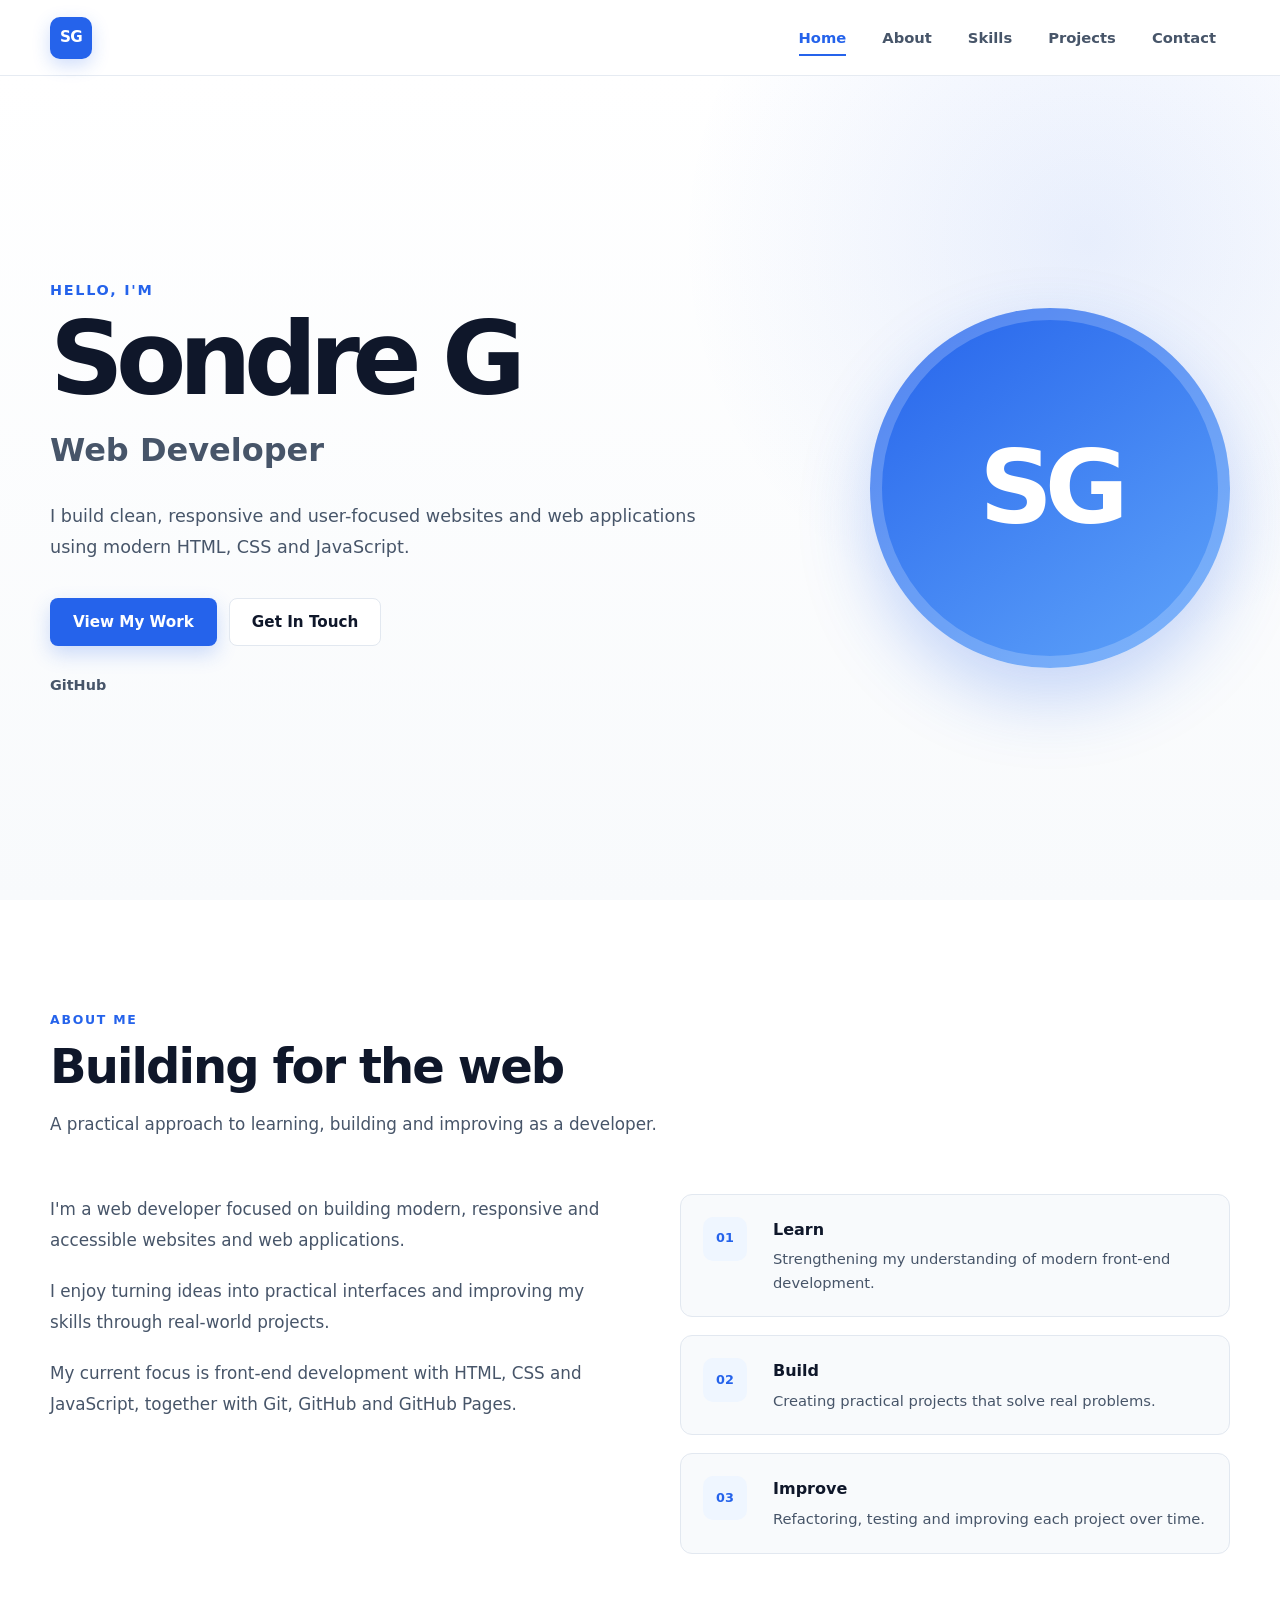
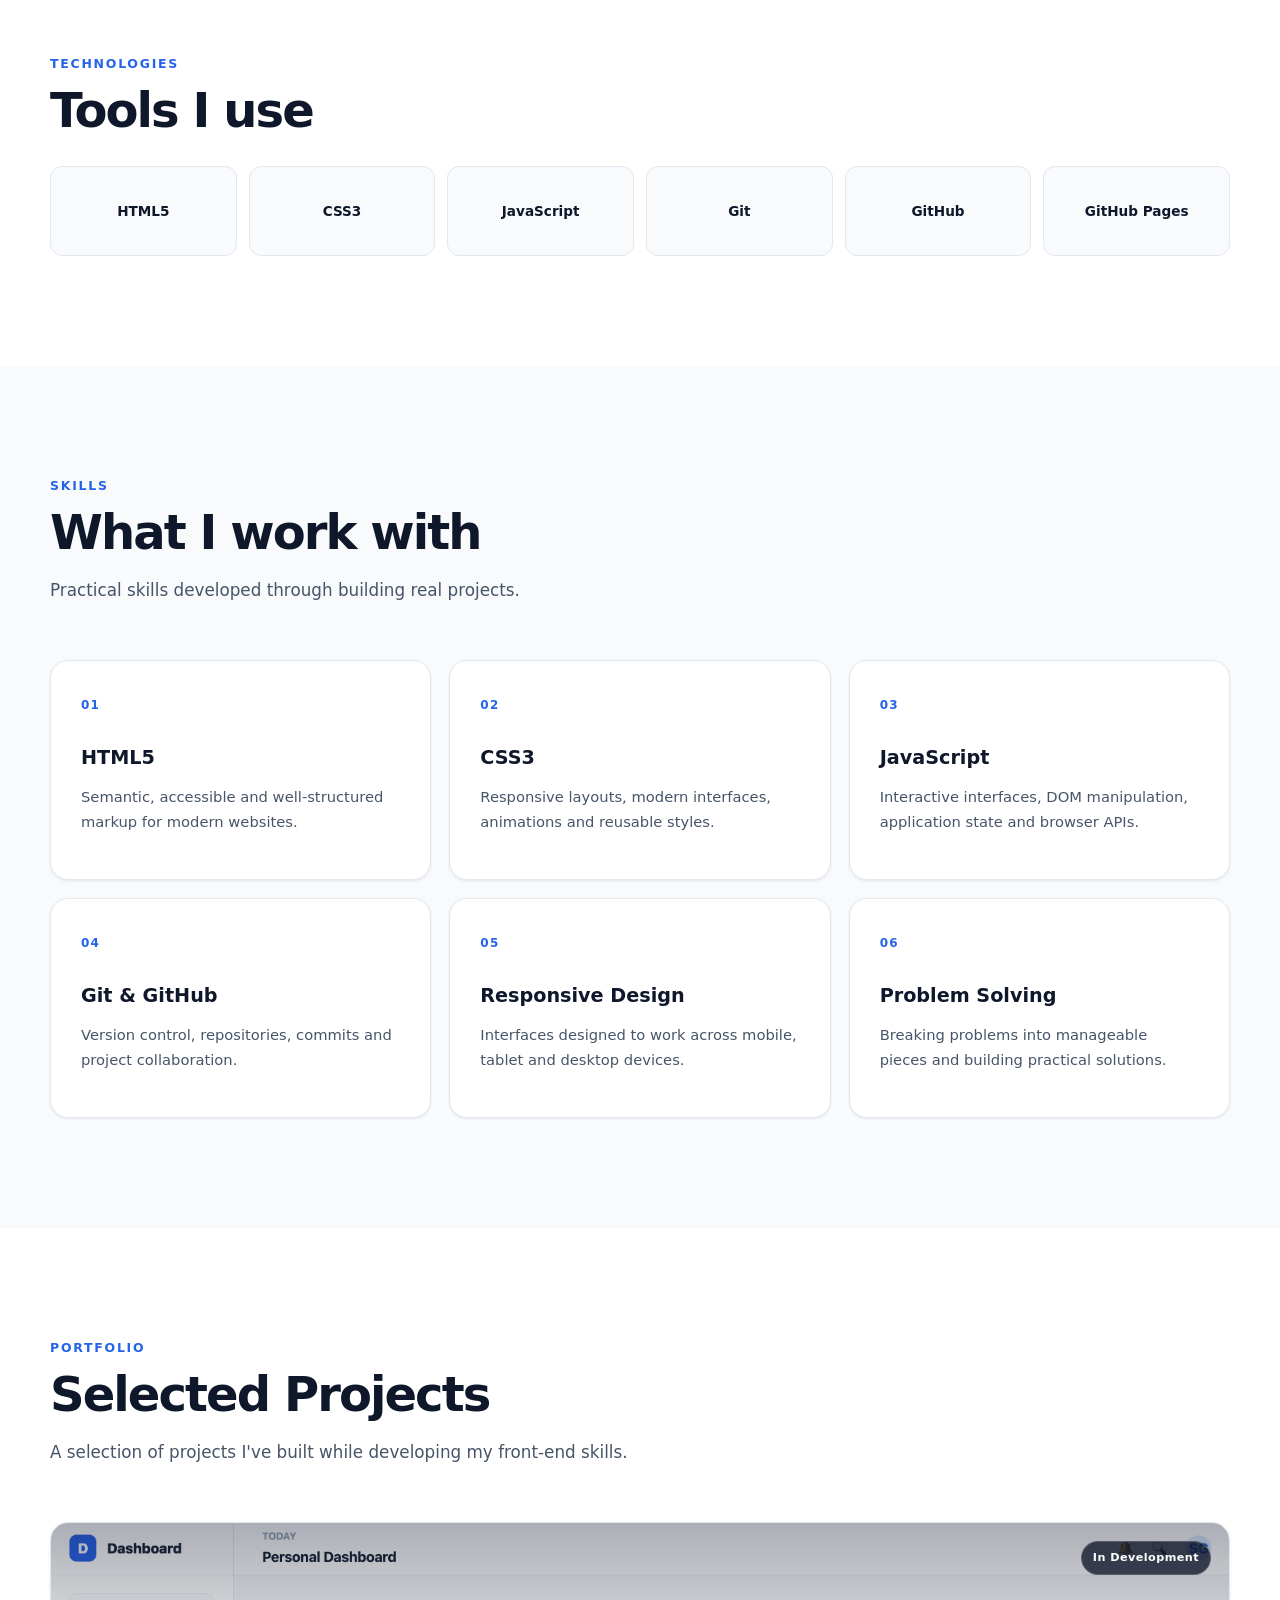
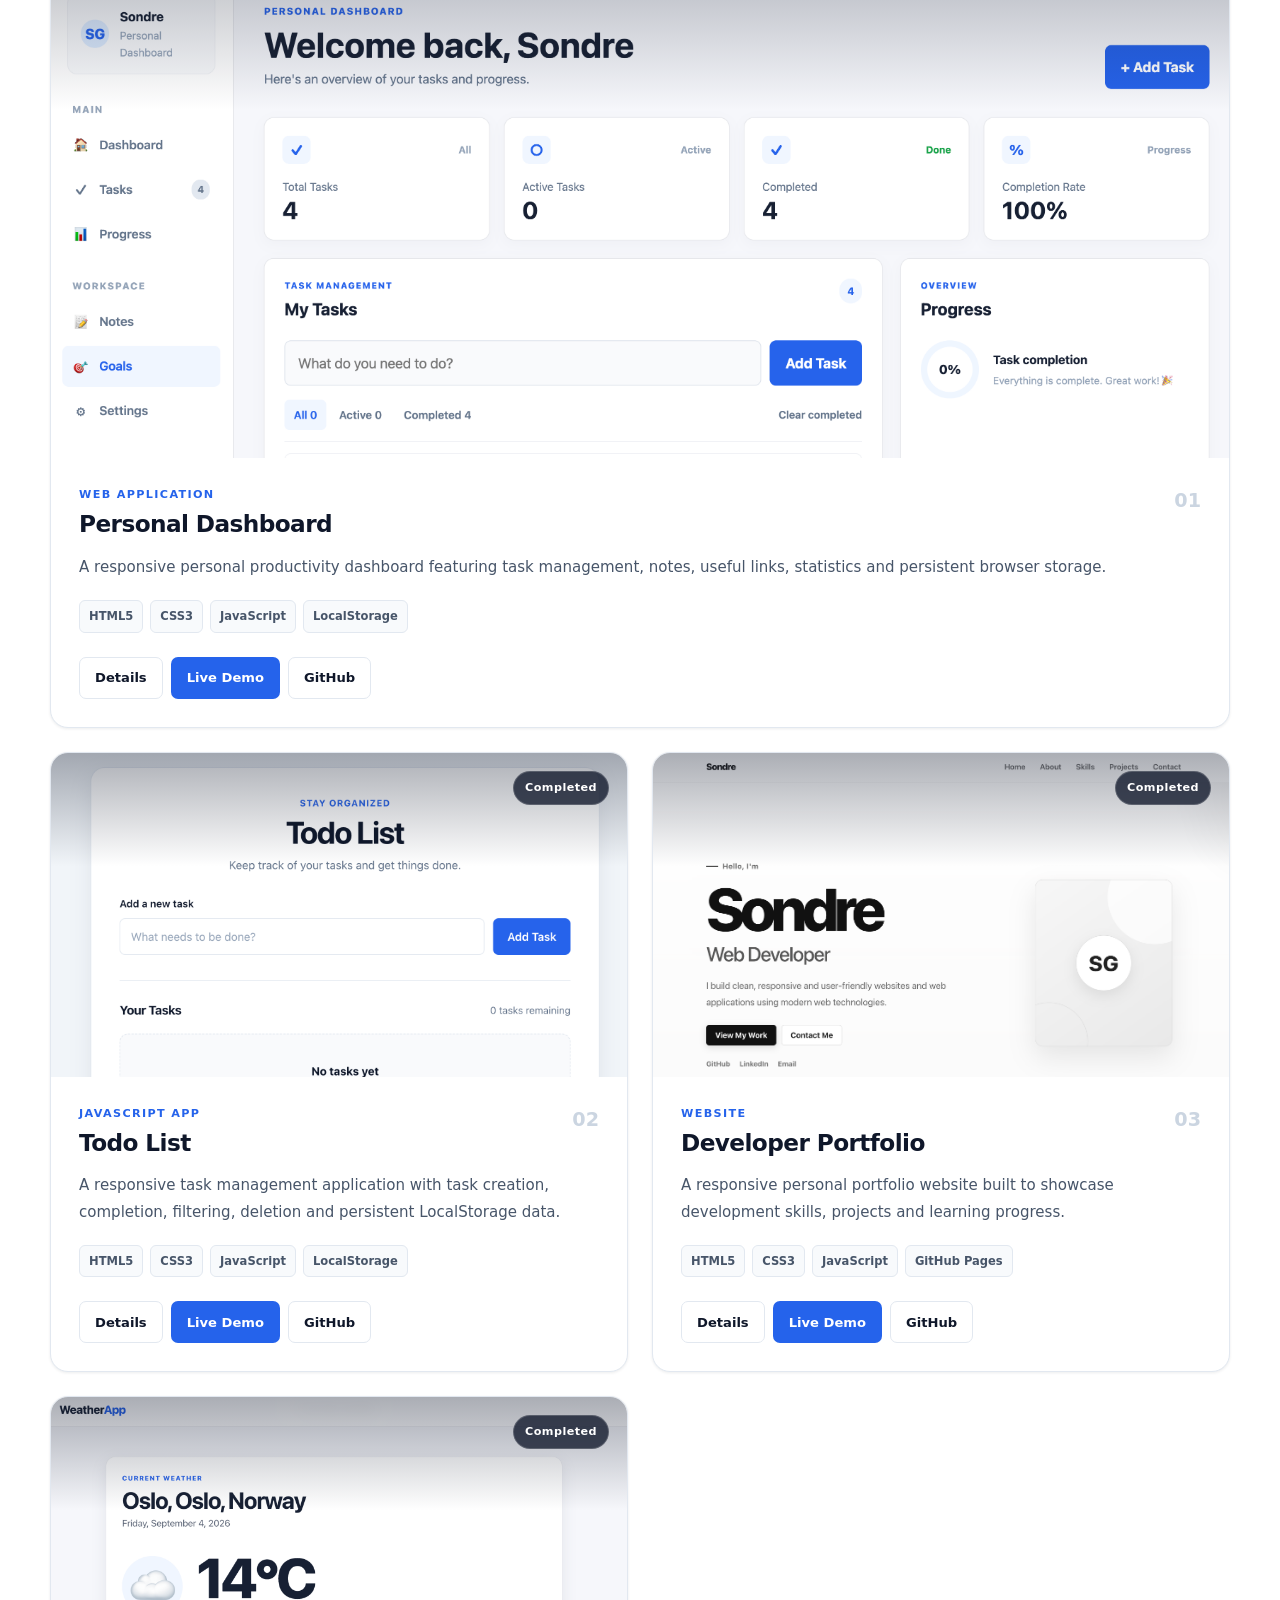
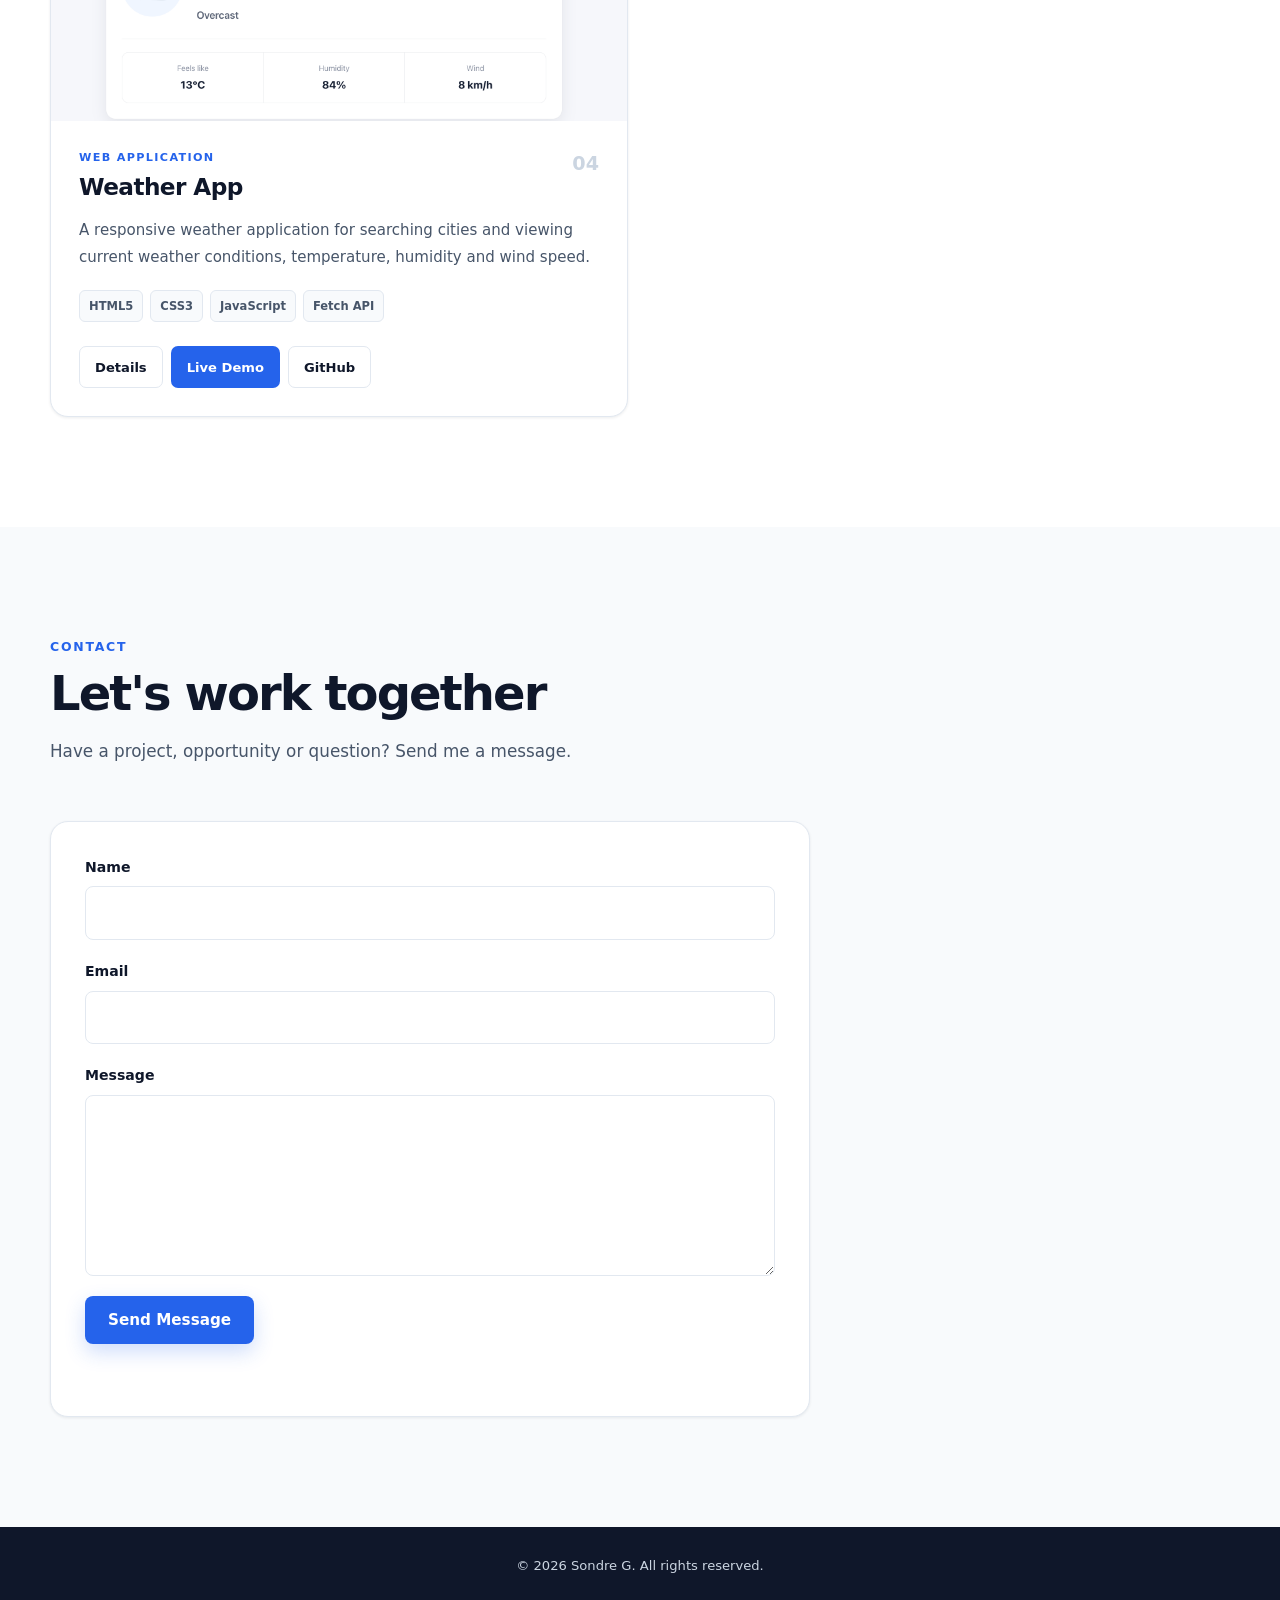
==== commit 4aee1481: "feat: add structured data for SEO" ====
--- a/index.html
+++ b/index.html
@@ -28,9 +28,87 @@
 
     <title>Sondre G | Web Developer</title>
     <link rel="canonical" href="https://hansoinner.github.io/portfolio/">
-
     <link rel="icon" href="data:image/svg+xml,%3Csvg xmlns='http://www.w3.org/2000/svg' viewBox='0 0 100 100'%3E%3Crect width='100' height='100' rx='20' fill='%232563eb'/%3E%3Ctext x='50' y='68' text-anchor='middle' font-family='Arial,sans-serif' font-size='48' font-weight='700' fill='white'%3ESG%3C/text%3E%3C/svg%3E">
     <link rel="stylesheet" href="style.css">
+
+    <script type="application/ld+json">
+    {
+        "@context": "https://schema.org",
+        "@graph": [
+            {
+                "@type": "Person",
+                "@id": "https://hansoinner.github.io/portfolio/#person",
+                "name": "Sondre G",
+                "url": "https://hansoinner.github.io/portfolio/",
+                "jobTitle": "Web Developer",
+                "sameAs": [
+                    "https://github.com/hansoinner"
+                ],
+                "knowsAbout": [
+                    "HTML5",
+                    "CSS3",
+                    "JavaScript",
+                    "Responsive Web Design",
+                    "Git",
+                    "GitHub"
+                ]
+            },
+            {
+                "@type": "WebSite",
+                "@id": "https://hansoinner.github.io/portfolio/#website",
+                "url": "https://hansoinner.github.io/portfolio/",
+                "name": "Sondre G | Web Developer",
+                "description": "Web developer portfolio showcasing responsive websites and web applications built with HTML, CSS and JavaScript.",
+                "publisher": {
+                    "@id": "https://hansoinner.github.io/portfolio/#person"
+                },
+                "inLanguage": "en"
+            },
+            {
+                "@type": "CollectionPage",
+                "@id": "https://hansoinner.github.io/portfolio/#portfolio",
+                "url": "https://hansoinner.github.io/portfolio/",
+                "name": "Sondre G Web Developer Portfolio",
+                "isPartOf": {
+                    "@id": "https://hansoinner.github.io/portfolio/#website"
+                },
+                "about": {
+                    "@id": "https://hansoinner.github.io/portfolio/#person"
+                },
+                "mainEntity": {
+                    "@type": "ItemList",
+                    "numberOfItems": 4,
+                    "itemListElement": [
+                        {
+                            "@type": "ListItem",
+                            "position": 1,
+                            "name": "Personal Dashboard",
+                            "url": "https://hansoinner.github.io/personal-dashboard/"
+                        },
+                        {
+                            "@type": "ListItem",
+                            "position": 2,
+                            "name": "Todo List",
+                            "url": "https://hansoinner.github.io/todo-list/"
+                        },
+                        {
+                            "@type": "ListItem",
+                            "position": 3,
+                            "name": "Developer Portfolio",
+                            "url": "https://hansoinner.github.io/portfolio/"
+                        },
+                        {
+                            "@type": "ListItem",
+                            "position": 4,
+                            "name": "Weather App",
+                            "url": "https://hansoinner.github.io/weather-app/"
+                        }
+                    ]
+                }
+            }
+        ]
+    }
+    </script>
 </head>
 
 <body>
@@ -39,15 +117,13 @@
     <header class="header">
         <nav class="navbar container" aria-label="Main navigation">
             <a href="#home" class="logo" aria-label="Sondre G - Home">SG</a>
-
             <button class="menu-toggle" id="menu-toggle" type="button" aria-label="Open navigation menu" aria-controls="nav-links" aria-expanded="false">
                 <span aria-hidden="true"></span>
                 <span aria-hidden="true"></span>
                 <span aria-hidden="true"></span>
             </button>
-
             <div class="nav-links" id="nav-links">
-                <a href="#home" class="nav-link active">Home</a>
+                <a href="#home" class="nav-link active" aria-current="page">Home</a>
                 <a href="#about" class="nav-link">About</a>
                 <a href="#skills" class="nav-link">Skills</a>
                 <a href="#projects" class="nav-link">Projects</a>
@@ -64,20 +140,15 @@
                     <h1 class="hero-title" id="hero-title">Sondre G</h1>
                     <p class="hero-subtitle">Web Developer</p>
                     <p class="hero-description">I build clean, responsive and user-focused websites and web applications using modern HTML, CSS and JavaScript.</p>
-
                     <div class="hero-actions">
                         <a href="#projects" class="button button-primary">View My Work</a>
                         <a href="#contact" class="button button-secondary">Get In Touch</a>
                     </div>
-
                     <div class="hero-socials" aria-label="Social links">
                         <a href="https://github.com/hansoinner" target="_blank" rel="noopener noreferrer" aria-label="GitHub profile">GitHub</a>
                     </div>
                 </div>
-
-                <div class="profile-placeholder reveal" role="img" aria-label="Sondre G profile placeholder">
-                    <span aria-hidden="true">SG</span>
-                </div>
+                <div class="profile-placeholder reveal" role="img" aria-label="Sondre G profile placeholder"><span aria-hidden="true">SG</span></div>
             </div>
         </section>
 
@@ -88,42 +159,22 @@
                     <h2 id="about-title" class="section-title">Building for the web</h2>
                     <p class="section-description">A practical approach to learning, building and improving as a developer.</p>
                 </div>
-
                 <div class="about-grid">
                     <div class="about-content reveal">
                         <p>I'm a web developer focused on building modern, responsive and accessible websites and web applications.</p>
                         <p>I enjoy turning ideas into practical interfaces and improving my skills through real-world projects.</p>
                         <p>My current focus is front-end development with HTML, CSS and JavaScript, together with Git, GitHub and GitHub Pages.</p>
                     </div>
-
                     <div class="timeline reveal">
-                        <div class="timeline-item">
-                            <span class="timeline-number" aria-hidden="true">01</span>
-                            <div><h3>Learn</h3><p>Strengthening my understanding of modern front-end development.</p></div>
-                        </div>
-                        <div class="timeline-item">
-                            <span class="timeline-number" aria-hidden="true">02</span>
-                            <div><h3>Build</h3><p>Creating practical projects that solve real problems.</p></div>
-                        </div>
-                        <div class="timeline-item">
-                            <span class="timeline-number" aria-hidden="true">03</span>
-                            <div><h3>Improve</h3><p>Refactoring, testing and improving each project over time.</p></div>
-                        </div>
-                    </div>
-                </div>
-
+                        <div class="timeline-item"><span class="timeline-number" aria-hidden="true">01</span><div><h3>Learn</h3><p>Strengthening my understanding of modern front-end development.</p></div></div>
+                        <div class="timeline-item"><span class="timeline-number" aria-hidden="true">02</span><div><h3>Build</h3><p>Creating practical projects that solve real problems.</p></div></div>
+                        <div class="timeline-item"><span class="timeline-number" aria-hidden="true">03</span><div><h3>Improve</h3><p>Refactoring, testing and improving each project over time.</p></div></div>
+                    </div>
+                </div>
                 <div class="technologies reveal">
-                    <div class="section-heading">
-                        <p class="section-eyebrow">Technologies</p>
-                        <h3 class="section-title">Tools I use</h3>
-                    </div>
+                    <div class="section-heading"><p class="section-eyebrow">Technologies</p><h3 class="section-title">Tools I use</h3></div>
                     <div class="technology-grid">
-                        <div class="technology-card"><span>HTML5</span></div>
-                        <div class="technology-card"><span>CSS3</span></div>
-                        <div class="technology-card"><span>JavaScript</span></div>
-                        <div class="technology-card"><span>Git</span></div>
-                        <div class="technology-card"><span>GitHub</span></div>
-                        <div class="technology-card"><span>GitHub Pages</span></div>
+                        <div class="technology-card"><span>HTML5</span></div><div class="technology-card"><span>CSS3</span></div><div class="technology-card"><span>JavaScript</span></div><div class="technology-card"><span>Git</span></div><div class="technology-card"><span>GitHub</span></div><div class="technology-card"><span>GitHub Pages</span></div>
                     </div>
                 </div>
             </div>
@@ -131,12 +182,7 @@
 
         <section class="skills section" id="skills" aria-labelledby="skills-title">
             <div class="container">
-                <div class="section-heading reveal">
-                    <p class="section-eyebrow">Skills</p>
-                    <h2 class="section-title" id="skills-title">What I work with</h2>
-                    <p class="section-description">Practical skills developed through building real projects.</p>
-                </div>
-
+                <div class="section-heading reveal"><p class="section-eyebrow">Skills</p><h2 class="section-title" id="skills-title">What I work with</h2><p class="section-description">Practical skills developed through building real projects.</p></div>
                 <div class="skills-grid">
                     <article class="skill-card reveal"><span class="skill-number" aria-hidden="true">01</span><h3>HTML5</h3><p>Semantic, accessible and well-structured markup for modern websites.</p></article>
                     <article class="skill-card reveal"><span class="skill-number" aria-hidden="true">02</span><h3>CSS3</h3><p>Responsive layouts, modern interfaces, animations and reusable styles.</p></article>
@@ -150,91 +196,23 @@
 
         <section class="projects section" id="projects" aria-labelledby="projects-title">
             <div class="container">
-                <div class="section-heading reveal">
-                    <p class="section-eyebrow">Portfolio</p>
-                    <h2 class="section-title" id="projects-title">Selected Projects</h2>
-                    <p class="section-description">A selection of projects I've built while developing my front-end skills.</p>
-                </div>
-
+                <div class="section-heading reveal"><p class="section-eyebrow">Portfolio</p><h2 class="section-title" id="projects-title">Selected Projects</h2><p class="section-description">A selection of projects I've built while developing my front-end skills.</p></div>
                 <div class="projects-grid">
                     <article class="project-card project-card-featured reveal">
-                        <div class="project-image">
-                            <img src="images/personal-dashboard.png" alt="Preview of the Personal Dashboard web application" loading="lazy" decoding="async">
-                            <div class="project-overlay"><span class="project-status">In Development</span></div>
-                        </div>
-                        <div class="project-content">
-                            <div class="project-header">
-                                <div><p class="project-type">WEB APPLICATION</p><h3 class="project-title">Personal Dashboard</h3></div>
-                                <span class="project-number" aria-hidden="true">01</span>
-                            </div>
-                            <p class="project-description">A responsive personal productivity dashboard featuring task management, notes, useful links, statistics and persistent browser storage.</p>
-                            <div class="project-technologies" aria-label="Technologies used"><span>HTML5</span><span>CSS3</span><span>JavaScript</span><span>LocalStorage</span></div>
-                            <div class="project-actions">
-                                <button type="button" class="project-button project-button-secondary project-details-btn" data-modal="dashboard" aria-label="View details for Personal Dashboard">Details</button>
-                                <a href="https://hansoinner.github.io/personal-dashboard/" class="project-button project-button-primary" target="_blank" rel="noopener noreferrer">Live Demo</a>
-                                <a href="https://github.com/hansoinner/personal-dashboard" class="project-button project-button-secondary" target="_blank" rel="noopener noreferrer">GitHub</a>
-                            </div>
-                        </div>
-                    </article>
-
+                        <div class="project-image"><img src="images/personal-dashboard.png" alt="Preview of the Personal Dashboard web application" loading="lazy" decoding="async"><div class="project-overlay"><span class="project-status">In Development</span></div></div>
+                        <div class="project-content"><div class="project-header"><div><p class="project-type">WEB APPLICATION</p><h3 class="project-title">Personal Dashboard</h3></div><span class="project-number" aria-hidden="true">01</span></div><p class="project-description">A responsive personal productivity dashboard featuring task management, notes, useful links, statistics and persistent browser storage.</p><div class="project-technologies" aria-label="Technologies used"><span>HTML5</span><span>CSS3</span><span>JavaScript</span><span>LocalStorage</span></div><div class="project-actions"><button type="button" class="project-button project-button-secondary project-details-btn" data-modal="dashboard" aria-label="View details for Personal Dashboard">Details</button><a href="https://hansoinner.github.io/personal-dashboard/" class="project-button project-button-primary" target="_blank" rel="noopener noreferrer">Live Demo</a><a href="https://github.com/hansoinner/personal-dashboard" class="project-button project-button-secondary" target="_blank" rel="noopener noreferrer">GitHub</a></div></div>
+                    </article>
                     <article class="project-card reveal">
-                        <div class="project-image">
-                            <img src="images/todolist.png" alt="Preview of the Todo List application" loading="lazy" decoding="async">
-                            <div class="project-overlay"><span class="project-status">Completed</span></div>
-                        </div>
-                        <div class="project-content">
-                            <div class="project-header">
-                                <div><p class="project-type">JAVASCRIPT APP</p><h3 class="project-title">Todo List</h3></div>
-                                <span class="project-number" aria-hidden="true">02</span>
-                            </div>
-                            <p class="project-description">A responsive task management application with task creation, completion, filtering, deletion and persistent LocalStorage data.</p>
-                            <div class="project-technologies" aria-label="Technologies used"><span>HTML5</span><span>CSS3</span><span>JavaScript</span><span>LocalStorage</span></div>
-                            <div class="project-actions">
-                                <button type="button" class="project-button project-button-secondary project-details-btn" data-modal="todolist" aria-label="View details for Todo List">Details</button>
-                                <a href="https://hansoinner.github.io/todo-list/" class="project-button project-button-primary" target="_blank" rel="noopener noreferrer">Live Demo</a>
-                                <a href="https://github.com/hansoinner/todo-list" class="project-button project-button-secondary" target="_blank" rel="noopener noreferrer">GitHub</a>
-                            </div>
-                        </div>
-                    </article>
-
+                        <div class="project-image"><img src="images/todolist.png" alt="Preview of the Todo List application" loading="lazy" decoding="async"><div class="project-overlay"><span class="project-status">Completed</span></div></div>
+                        <div class="project-content"><div class="project-header"><div><p class="project-type">JAVASCRIPT APP</p><h3 class="project-title">Todo List</h3></div><span class="project-number" aria-hidden="true">02</span></div><p class="project-description">A responsive task management application with task creation, completion, filtering, deletion and persistent LocalStorage data.</p><div class="project-technologies" aria-label="Technologies used"><span>HTML5</span><span>CSS3</span><span>JavaScript</span><span>LocalStorage</span></div><div class="project-actions"><button type="button" class="project-button project-button-secondary project-details-btn" data-modal="todolist" aria-label="View details for Todo List">Details</button><a href="https://hansoinner.github.io/todo-list/" class="project-button project-button-primary" target="_blank" rel="noopener noreferrer">Live Demo</a><a href="https://github.com/hansoinner/todo-list" class="project-button project-button-secondary" target="_blank" rel="noopener noreferrer">GitHub</a></div></div>
+                    </article>
                     <article class="project-card reveal">
-                        <div class="project-image">
-                            <img src="images/portfolio1.png" alt="Preview of the Sondre G developer portfolio website" loading="lazy" decoding="async">
-                            <div class="project-overlay"><span class="project-status">Completed</span></div>
-                        </div>
-                        <div class="project-content">
-                            <div class="project-header">
-                                <div><p class="project-type">WEBSITE</p><h3 class="project-title">Developer Portfolio</h3></div>
-                                <span class="project-number" aria-hidden="true">03</span>
-                            </div>
-                            <p class="project-description">A responsive personal portfolio website built to showcase development skills, projects and learning progress.</p>
-                            <div class="project-technologies" aria-label="Technologies used"><span>HTML5</span><span>CSS3</span><span>JavaScript</span><span>GitHub Pages</span></div>
-                            <div class="project-actions">
-                                <button type="button" class="project-button project-button-secondary project-details-btn" data-modal="portfolio" aria-label="View details for Developer Portfolio">Details</button>
-                                <a href="https://hansoinner.github.io/portfolio/" class="project-button project-button-primary" target="_blank" rel="noopener noreferrer">Live Demo</a>
-                                <a href="https://github.com/hansoinner/portfolio" class="project-button project-button-secondary" target="_blank" rel="noopener noreferrer">GitHub</a>
-                            </div>
-                        </div>
-                    </article>
-
+                        <div class="project-image"><img src="images/portfolio1.png" alt="Preview of the Sondre G developer portfolio website" loading="lazy" decoding="async"><div class="project-overlay"><span class="project-status">Completed</span></div></div>
+                        <div class="project-content"><div class="project-header"><div><p class="project-type">WEBSITE</p><h3 class="project-title">Developer Portfolio</h3></div><span class="project-number" aria-hidden="true">03</span></div><p class="project-description">A responsive personal portfolio website built to showcase development skills, projects and learning progress.</p><div class="project-technologies" aria-label="Technologies used"><span>HTML5</span><span>CSS3</span><span>JavaScript</span><span>GitHub Pages</span></div><div class="project-actions"><button type="button" class="project-button project-button-secondary project-details-btn" data-modal="portfolio" aria-label="View details for Developer Portfolio">Details</button><a href="https://hansoinner.github.io/portfolio/" class="project-button project-button-primary" target="_blank" rel="noopener noreferrer">Live Demo</a><a href="https://github.com/hansoinner/portfolio" class="project-button project-button-secondary" target="_blank" rel="noopener noreferrer">GitHub</a></div></div>
+                    </article>
                     <article class="project-card reveal">
-                        <div class="project-image">
-                            <img src="images/weather-app.png" alt="Preview of the Weather App web application" loading="lazy" decoding="async">
-                            <div class="project-overlay"><span class="project-status">Completed</span></div>
-                        </div>
-                        <div class="project-content">
-                            <div class="project-header">
-                                <div><p class="project-type">WEB APPLICATION</p><h3 class="project-title">Weather App</h3></div>
-                                <span class="project-number" aria-hidden="true">04</span>
-                            </div>
-                            <p class="project-description">A responsive weather application for searching cities and viewing current weather conditions, temperature, humidity and wind speed.</p>
-                            <div class="project-technologies" aria-label="Technologies used"><span>HTML5</span><span>CSS3</span><span>JavaScript</span><span>Fetch API</span></div>
-                            <div class="project-actions">
-                                <button type="button" class="project-button project-button-secondary project-details-btn" data-modal="weather" aria-label="View details for Weather App">Details</button>
-                                <a href="https://hansoinner.github.io/weather-app/" class="project-button project-button-primary" target="_blank" rel="noopener noreferrer">Live Demo</a>
-                                <a href="https://github.com/hansoinner/weather-app" class="project-button project-button-secondary" target="_blank" rel="noopener noreferrer">GitHub</a>
-                            </div>
-                        </div>
+                        <div class="project-image"><img src="images/weather-app.png" alt="Preview of the Weather App web application" loading="lazy" decoding="async"><div class="project-overlay"><span class="project-status">Completed</span></div></div>
+                        <div class="project-content"><div class="project-header"><div><p class="project-type">WEB APPLICATION</p><h3 class="project-title">Weather App</h3></div><span class="project-number" aria-hidden="true">04</span></div><p class="project-description">A responsive weather application for searching cities and viewing current weather conditions, temperature, humidity and wind speed.</p><div class="project-technologies" aria-label="Technologies used"><span>HTML5</span><span>CSS3</span><span>JavaScript</span><span>Fetch API</span></div><div class="project-actions"><button type="button" class="project-button project-button-secondary project-details-btn" data-modal="weather" aria-label="View details for Weather App">Details</button><a href="https://hansoinner.github.io/weather-app/" class="project-button project-button-primary" target="_blank" rel="noopener noreferrer">Live Demo</a><a href="https://github.com/hansoinner/weather-app" class="project-button project-button-secondary" target="_blank" rel="noopener noreferrer">GitHub</a></div></div>
                     </article>
                 </div>
             </div>
@@ -242,63 +220,31 @@
 
         <section class="contact section" id="contact" aria-labelledby="contact-title">
             <div class="container">
-                <div class="section-heading reveal">
-                    <p class="section-eyebrow">Contact</p>
-                    <h2 class="section-title" id="contact-title">Let's work together</h2>
-                    <p class="section-description">Have a project, opportunity or question? Send me a message.</p>
-                </div>
-
+                <div class="section-heading reveal"><p class="section-eyebrow">Contact</p><h2 class="section-title" id="contact-title">Let's work together</h2><p class="section-description">Have a project, opportunity or question? Send me a message.</p></div>
                 <form class="contact-form reveal" id="contact-form" action="https://formspree.io/f/xjkwzjqr" method="POST">
-                    <div class="form-group">
-                        <label for="name">Name</label>
-                        <input type="text" id="name" name="name" autocomplete="name" required>
-                    </div>
-                    <div class="form-group">
-                        <label for="email">Email</label>
-                        <input type="email" id="email" name="email" autocomplete="email" required>
-                    </div>
-                    <div class="form-group">
-                        <label for="message">Message</label>
-                        <textarea id="message" name="message" rows="6" required></textarea>
-                    </div>
-                    <button type="submit" class="button button-primary">Send Message</button>
-                    <p class="form-status" id="form-success" role="status" aria-live="polite"></p>
+                    <div class="form-group"><label for="name">Name</label><input id="name" name="name" type="text" autocomplete="name" required></div>
+                    <div class="form-group"><label for="email">Email</label><input id="email" name="email" type="email" autocomplete="email" required></div>
+                    <div class="form-group"><label for="message">Message</label><textarea id="message" name="message" rows="6" required></textarea></div>
+                    <button class="button button-primary" type="submit">Send Message</button>
+                    <p class="form-status" id="form-success" aria-live="polite"></p>
                 </form>
             </div>
         </section>
     </main>
 
     <footer class="footer">
-        <div class="container">
-            <p>&copy; <span id="year"></span> Sondre G. All rights reserved.</p>
-        </div>
+        <div class="container"><p>&copy; <span id="year"></span> Sondre G. All rights reserved.</p></div>
     </footer>
 
-    <div class="project-modal" id="project-modal" aria-hidden="true" role="dialog" aria-modal="true" aria-labelledby="modal-title">
+    <div class="project-modal" id="project-modal" aria-hidden="true">
         <div class="modal-overlay"></div>
-        <div class="modal-container" role="document">
-            <button type="button" class="modal-close" id="modal-close" aria-label="Close project details">&times;</button>
-            <div class="modal-content">
-                <div class="modal-image">
-                    <img id="modal-image" src="" alt="" decoding="async">
-                </div>
-                <div class="modal-info">
-                    <p class="modal-type" id="modal-type"></p>
-                    <h2 class="modal-title" id="modal-title"></h2>
-                    <p class="modal-description" id="modal-description"></p>
-                    <div class="modal-technologies">
-                        <h3>Technologies</h3>
-                        <div class="modal-technologies-list" id="modal-technologies-list"></div>
-                    </div>
-                    <div class="modal-actions">
-                        <a id="modal-demo" class="button button-primary" href="#" target="_blank" rel="noopener noreferrer">Live Demo</a>
-                        <a id="modal-github" class="button button-secondary" href="#" target="_blank" rel="noopener noreferrer">GitHub</a>
-                    </div>
-                </div>
-            </div>
+        <div class="modal-container" role="dialog" aria-modal="true" aria-labelledby="modal-title">
+            <button class="modal-close" id="modal-close" type="button" aria-label="Close project details">&times;</button>
+            <div class="modal-image-wrapper"><img id="modal-image" src="" alt="" decoding="async"></div>
+            <div class="modal-content"><p class="modal-type" id="modal-type"></p><h2 id="modal-title"></h2><p id="modal-description"></p><div class="modal-technologies" id="modal-technologies-list" aria-label="Project technologies"></div><div class="modal-actions"><a id="modal-demo" class="button button-primary" href="#" target="_blank" rel="noopener noreferrer">Live Demo</a><a id="modal-github" class="button button-secondary" href="#" target="_blank" rel="noopener noreferrer">GitHub</a></div></div>
         </div>
     </div>
 
     <script src="script.js" defer></script>
 </body>
-</html>+</html>
--- a/style.css
+++ b/style.css
@@ -36,11 +36,6 @@
     --transition-fast: 0.2s ease;
     --transition: 0.3s ease;
 }
-
-
-/* =========================================================
-   RESET
-========================================================= */
 
 *,
 *::before,
@@ -65,10 +60,8 @@
         BlinkMacSystemFont,
         "Segoe UI",
         sans-serif;
-
     color: var(--text);
     background: var(--background);
-
     line-height: 1.6;
     -webkit-font-smoothing: antialiased;
     text-rendering: optimizeLegibility;
@@ -103,17 +96,27 @@
     list-style: none;
 }
 
-
-/* =========================================================
-   GLOBAL
-========================================================= */
+.skip-link {
+    position: fixed;
+    top: 12px;
+    left: 12px;
+    z-index: 2000;
+    padding: 10px 14px;
+    color: #ffffff;
+    background: var(--text);
+    border-radius: var(--radius-sm);
+    font-size: 0.9rem;
+    font-weight: 700;
+    transform: translateY(-200%);
+    transition: transform var(--transition-fast);
+}
+
+.skip-link:focus {
+    transform: translateY(0);
+}
 
 .container {
-    width: min(
-        calc(100% - 48px),
-        var(--container-width)
-    );
-
+    width: min(calc(100% - 48px), var(--container-width));
     margin-inline: auto;
 }
 
@@ -128,9 +131,7 @@
 
 .section-eyebrow {
     margin-bottom: 10px;
-
     color: var(--primary);
-
     font-size: 0.78rem;
     font-weight: 800;
     letter-spacing: 0.14em;
@@ -146,39 +147,22 @@
 .section-description {
     max-width: 620px;
     margin-top: 18px;
-
-    color: var(--text-secondary);
-
+    color: var(--text-secondary);
     font-size: 1.05rem;
 }
-
-
-/* =========================================================
-   BUTTONS
-========================================================= */
 
 .button {
     display: inline-flex;
     align-items: center;
     justify-content: center;
-
     min-height: 48px;
     padding: 0 22px;
-
     border: 1px solid transparent;
     border-radius: var(--radius-sm);
-
     font-size: 0.95rem;
     font-weight: 700;
-
     cursor: pointer;
-
-    transition:
-        transform var(--transition-fast),
-        background-color var(--transition-fast),
-        border-color var(--transition-fast),
-        color var(--transition-fast),
-        box-shadow var(--transition-fast);
+    transition: transform var(--transition-fast), background-color var(--transition-fast), border-color var(--transition-fast), color var(--transition-fast), box-shadow var(--transition-fast);
 }
 
 .button:hover {
@@ -212,21 +196,13 @@
     background: var(--primary-light);
 }
 
-
-/* =========================================================
-   HEADER
-========================================================= */
-
 .header {
     position: sticky;
     top: 0;
     z-index: 1000;
-
     height: var(--header-height);
-
     background: rgba(255, 255, 255, 0.92);
     border-bottom: 1px solid rgba(226, 232, 240, 0.85);
-
     backdrop-filter: blur(14px);
     -webkit-backdrop-filter: blur(14px);
 }
@@ -235,31 +211,22 @@
     display: flex;
     align-items: center;
     justify-content: space-between;
-
     height: 100%;
 }
 
 .logo {
     display: grid;
     place-items: center;
-
     width: 42px;
     height: 42px;
-
     color: #ffffff;
     background: var(--primary);
-
     border-radius: 10px;
-
     font-size: 0.95rem;
     font-weight: 900;
     letter-spacing: -0.04em;
-
     box-shadow: 0 6px 18px rgba(37, 99, 235, 0.22);
-
-    transition:
-        transform var(--transition-fast),
-        background-color var(--transition-fast);
+    transition: transform var(--transition-fast), background-color var(--transition-fast);
 }
 
 .logo:hover {
@@ -275,34 +242,23 @@
 
 .nav-link {
     position: relative;
-
     padding: 10px 14px;
-
-    color: var(--text-secondary);
-
+    color: var(--text-secondary);
     font-size: 0.92rem;
     font-weight: 650;
-
-    transition:
-        color var(--transition-fast),
-        background-color var(--transition-fast);
+    transition: color var(--transition-fast), background-color var(--transition-fast);
 }
 
 .nav-link::after {
     content: "";
-
     position: absolute;
     left: 14px;
     right: 14px;
     bottom: 3px;
-
     height: 2px;
-
     background: var(--primary);
-
     transform: scaleX(0);
     transform-origin: center;
-
     transition: transform var(--transition-fast);
 }
 
@@ -316,40 +272,24 @@
     transform: scaleX(1);
 }
 
-
-/* =========================================================
-   MOBILE MENU BUTTON
-========================================================= */
-
 .menu-toggle {
     display: none;
-
     width: 44px;
     height: 44px;
-
     padding: 9px;
-
     background: transparent;
     border-radius: var(--radius-sm);
-
     cursor: pointer;
 }
 
 .menu-toggle span {
     display: block;
-
     width: 100%;
     height: 2px;
-
     margin: 5px 0;
-
     background: var(--text);
-
     border-radius: 999px;
-
-    transition:
-        transform var(--transition-fast),
-        opacity var(--transition-fast);
+    transition: transform var(--transition-fast), opacity var(--transition-fast);
 }
 
 .menu-toggle.active span:nth-child(1) {
@@ -364,36 +304,17 @@
     transform: translateY(-7px) rotate(-45deg);
 }
 
-
-/* =========================================================
-   HERO
-========================================================= */
-
 .hero {
     min-height: calc(100vh - var(--header-height));
-
     display: flex;
     align-items: center;
-
-    background:
-        radial-gradient(
-            circle at 85% 20%,
-            rgba(37, 99, 235, 0.10),
-            transparent 32%
-        ),
-        linear-gradient(
-            180deg,
-            #ffffff 0%,
-            #f8fafc 100%
-        );
+    background: radial-gradient(circle at 85% 20%, rgba(37, 99, 235, 0.10), transparent 32%), linear-gradient(180deg, #ffffff 0%, #f8fafc 100%);
 }
 
 .hero-grid {
     display: grid;
     grid-template-columns: minmax(0, 1fr) 360px;
-
     align-items: center;
-
     gap: 90px;
 }
 
@@ -403,9 +324,7 @@
 
 .hero-intro {
     margin-bottom: 8px;
-
     color: var(--primary);
-
     font-size: 0.9rem;
     font-weight: 800;
     letter-spacing: 0.12em;
@@ -420,19 +339,15 @@
 
 .hero-subtitle {
     margin-top: 18px;
-
     font-size: clamp(1.4rem, 3vw, 2rem);
     font-weight: 700;
-
     color: var(--text-secondary);
 }
 
 .hero-description {
     max-width: 650px;
     margin-top: 24px;
-
-    color: var(--text-secondary);
-
+    color: var(--text-secondary);
     font-size: 1.1rem;
     line-height: 1.8;
 }
@@ -441,23 +356,19 @@
     display: flex;
     flex-wrap: wrap;
     gap: 12px;
-
     margin-top: 34px;
 }
 
 .hero-socials {
     display: flex;
     gap: 18px;
-
     margin-top: 28px;
 }
 
 .hero-socials a {
     color: var(--text-secondary);
-
     font-size: 0.9rem;
     font-weight: 700;
-
     transition: color var(--transition-fast);
 }
 
@@ -468,28 +379,15 @@
 .profile-placeholder {
     display: grid;
     place-items: center;
-
     aspect-ratio: 1;
-
-    background:
-        linear-gradient(
-            145deg,
-            var(--primary),
-            #60a5fa
-        );
-
+    background: linear-gradient(145deg, var(--primary), #60a5fa);
     border-radius: 50%;
-
-    box-shadow:
-        0 30px 70px rgba(37, 99, 235, 0.25),
-        inset 0 0 0 12px rgba(255, 255, 255, 0.2);
-
+    box-shadow: 0 30px 70px rgba(37, 99, 235, 0.25), inset 0 0 0 12px rgba(255, 255, 255, 0.2);
     animation: profileFloat 6s ease-in-out infinite;
 }
 
 .profile-placeholder span {
     color: #ffffff;
-
     font-size: clamp(4rem, 8vw, 7rem);
     font-weight: 900;
     letter-spacing: -0.08em;
@@ -500,17 +398,11 @@
     100% {
         transform: translateY(0);
     }
-
     50% {
         transform: translateY(-10px);
     }
 }
 
-
-/* =========================================================
-   ABOUT
-========================================================= */
-
 .about {
     background: var(--background);
 }
@@ -518,7 +410,6 @@
 .about-grid {
     display: grid;
     grid-template-columns: minmax(0, 1fr) minmax(0, 1fr);
-
     gap: 80px;
 }
 
@@ -528,9 +419,7 @@
 
 .about-content p {
     margin-bottom: 20px;
-
-    color: var(--text-secondary);
-
+    color: var(--text-secondary);
     font-size: 1.05rem;
     line-height: 1.85;
 }
@@ -543,20 +432,12 @@
 .timeline-item {
     display: grid;
     grid-template-columns: 52px 1fr;
-
     gap: 18px;
-
     padding: 22px;
-
     background: var(--background-soft);
     border: 1px solid var(--border);
-
     border-radius: var(--radius-md);
-
-    transition:
-        transform var(--transition),
-        box-shadow var(--transition),
-        border-color var(--transition);
+    transition: transform var(--transition), box-shadow var(--transition), border-color var(--transition);
 }
 
 .timeline-item:hover {
@@ -568,23 +449,17 @@
 .timeline-number {
     display: grid;
     place-items: center;
-
     width: 44px;
     height: 44px;
-
     color: var(--primary);
-
     background: var(--primary-light);
-
     border-radius: 10px;
-
     font-size: 0.8rem;
     font-weight: 900;
 }
 
 .timeline-item h3 {
     margin-bottom: 5px;
-
     font-size: 1rem;
 }
 
@@ -592,11 +467,6 @@
     color: var(--text-secondary);
     font-size: 0.92rem;
 }
-
-
-/* =========================================================
-   TECHNOLOGIES
-========================================================= */
 
 .technologies {
     margin-top: 100px;
@@ -609,34 +479,23 @@
 .technology-grid {
     display: grid;
     grid-template-columns: repeat(6, 1fr);
-
     gap: 12px;
 }
 
 .technology-card {
     display: grid;
     place-items: center;
-
     min-height: 90px;
-
     padding: 18px;
-
     background: var(--background-soft);
     border: 1px solid var(--border);
-
     border-radius: var(--radius-md);
-
     text-align: center;
-
-    transition:
-        transform var(--transition-fast),
-        border-color var(--transition-fast),
-        background-color var(--transition-fast);
+    transition: transform var(--transition-fast), border-color var(--transition-fast), background-color var(--transition-fast);
 }
 
 .technology-card:hover {
     transform: translateY(-3px);
-
     background: var(--primary-light);
     border-color: #bfdbfe;
 }
@@ -646,11 +505,6 @@
     font-weight: 750;
 }
 
-
-/* =========================================================
-   SKILLS
-========================================================= */
-
 .skills {
     background: var(--background-soft);
 }
@@ -658,44 +512,30 @@
 .skills-grid {
     display: grid;
     grid-template-columns: repeat(3, 1fr);
-
     gap: 18px;
 }
 
 .skill-card {
     position: relative;
-
     min-height: 220px;
-
     padding: 30px;
-
     background: #ffffff;
     border: 1px solid var(--border);
-
     border-radius: var(--radius-lg);
-
     box-shadow: var(--shadow-sm);
-
-    transition:
-        transform var(--transition),
-        box-shadow var(--transition),
-        border-color var(--transition);
+    transition: transform var(--transition), box-shadow var(--transition), border-color var(--transition);
 }
 
 .skill-card:hover {
     transform: translateY(-5px);
-
     border-color: #bfdbfe;
     box-shadow: var(--shadow-md);
 }
 
 .skill-number {
     display: inline-flex;
-
     margin-bottom: 28px;
-
     color: var(--primary);
-
     font-size: 0.75rem;
     font-weight: 900;
     letter-spacing: 0.1em;
@@ -703,22 +543,15 @@
 
 .skill-card h3 {
     margin-bottom: 10px;
-
     font-size: 1.2rem;
 }
 
 .skill-card p {
     color: var(--text-secondary);
-
     font-size: 0.92rem;
     line-height: 1.7;
 }
 
-
-/* =========================================================
-   PROJECTS
-========================================================= */
-
 .projects {
     background: #ffffff;
 }
@@ -726,31 +559,21 @@
 .projects-grid {
     display: grid;
     grid-template-columns: repeat(2, minmax(0, 1fr));
-
     gap: 24px;
 }
 
 .project-card {
     overflow: hidden;
-
     background: #ffffff;
     border: 1px solid var(--border);
-
     border-radius: var(--radius-lg);
-
     box-shadow: var(--shadow-sm);
-
-    transition:
-        transform var(--transition),
-        box-shadow var(--transition),
-        border-color var(--transition);
+    transition: transform var(--transition), box-shadow var(--transition), border-color var(--transition);
 }
 
 .project-card:hover {
     transform: translateY(-6px);
-
     border-color: #cbd5e1;
-
     box-shadow: var(--shadow-lg);
 }
 
@@ -760,11 +583,8 @@
 
 .project-image {
     position: relative;
-
     aspect-ratio: 16 / 9;
-
     overflow: hidden;
-
     background: var(--background-soft);
 }
 
@@ -775,10 +595,8 @@
 .project-image img {
     width: 100%;
     height: 100%;
-
     object-fit: cover;
     object-position: top center;
-
     transition: transform 0.5s ease;
 }
 
@@ -789,32 +607,20 @@
 .project-overlay {
     position: absolute;
     inset: 0;
-
     display: flex;
     align-items: flex-start;
     justify-content: flex-end;
-
     padding: 18px;
-
-    background:
-        linear-gradient(
-            180deg,
-            rgba(15, 23, 42, 0.35),
-            transparent 35%
-        );
-
+    background: linear-gradient(180deg, rgba(15, 23, 42, 0.35), transparent 35%);
     pointer-events: none;
 }
 
 .project-status {
     padding: 7px 11px;
-
     color: #ffffff;
     background: rgba(15, 23, 42, 0.78);
-
     border: 1px solid rgba(255, 255, 255, 0.18);
     border-radius: 999px;
-
     font-size: 0.7rem;
     font-weight: 800;
     letter-spacing: 0.04em;
@@ -828,15 +634,12 @@
     display: flex;
     align-items: flex-start;
     justify-content: space-between;
-
     gap: 20px;
 }
 
 .project-type {
     margin-bottom: 6px;
-
     color: var(--primary);
-
     font-size: 0.7rem;
     font-weight: 850;
     letter-spacing: 0.12em;
@@ -850,16 +653,13 @@
 
 .project-number {
     color: #cbd5e1;
-
     font-size: 1.2rem;
     font-weight: 900;
 }
 
 .project-description {
     margin-top: 16px;
-
-    color: var(--text-secondary);
-
+    color: var(--text-secondary);
     font-size: 0.94rem;
     line-height: 1.75;
 }
@@ -868,21 +668,16 @@
     display: flex;
     flex-wrap: wrap;
     gap: 7px;
-
     margin-top: 20px;
 }
 
 .project-technologies span,
 .modal-technologies-list span {
     padding: 6px 9px;
-
     color: var(--text-secondary);
     background: var(--background-soft);
-
     border: 1px solid var(--border);
-
     border-radius: 6px;
-
     font-size: 0.72rem;
     font-weight: 700;
 }
@@ -891,7 +686,6 @@
     display: flex;
     flex-wrap: wrap;
     gap: 8px;
-
     margin-top: 24px;
 }
 
@@ -899,24 +693,14 @@
     display: inline-flex;
     align-items: center;
     justify-content: center;
-
     min-height: 42px;
-
     padding: 0 15px;
-
-    border: 1px solid var(--border);
+    border: 1px solid transparent;
     border-radius: 7px;
-
-    font-size: 0.78rem;
+    font-size: 0.82rem;
     font-weight: 750;
-
     cursor: pointer;
-
-    transition:
-        transform var(--transition-fast),
-        color var(--transition-fast),
-        background-color var(--transition-fast),
-        border-color var(--transition-fast);
+    transition: transform var(--transition-fast), background-color var(--transition-fast), border-color var(--transition-fast), color var(--transition-fast);
 }
 
 .project-button:hover {
@@ -926,29 +710,23 @@
 .project-button-primary {
     color: #ffffff;
     background: var(--primary);
-    border-color: var(--primary);
 }
 
 .project-button-primary:hover {
     background: var(--primary-dark);
-    border-color: var(--primary-dark);
 }
 
 .project-button-secondary {
     color: var(--text);
     background: #ffffff;
+    border-color: var(--border);
 }
 
 .project-button-secondary:hover {
     color: var(--primary);
+    border-color: var(--primary);
     background: var(--primary-light);
-    border-color: #bfdbfe;
-}
-
-
-/* =========================================================
-   CONTACT
-========================================================= */
+}
 
 .contact {
     background: var(--background-soft);
@@ -956,26 +734,20 @@
 
 .contact-form {
     max-width: 760px;
-
-    padding: 38px;
-
+    padding: 34px;
     background: #ffffff;
     border: 1px solid var(--border);
-
     border-radius: var(--radius-lg);
-
-    box-shadow: var(--shadow-md);
+    box-shadow: var(--shadow-sm);
 }
 
 .form-group {
-    margin-bottom: 22px;
+    display: grid;
+    gap: 8px;
+    margin-bottom: 20px;
 }
 
 .form-group label {
-    display: block;
-
-    margin-bottom: 8px;
-
     font-size: 0.88rem;
     font-weight: 750;
 }
@@ -983,54 +755,30 @@
 .form-group input,
 .form-group textarea {
     width: 100%;
-
     padding: 13px 14px;
-
     color: var(--text);
     background: #ffffff;
-
-    border: 1px solid #cbd5e1;
+    border: 1px solid var(--border);
     border-radius: 8px;
-
     outline: none;
-
-    transition:
-        border-color var(--transition-fast),
-        box-shadow var(--transition-fast);
-}
-
-.form-group input {
-    min-height: 48px;
+    transition: border-color var(--transition-fast), box-shadow var(--transition-fast);
 }
 
 .form-group textarea {
+    min-height: 150px;
     resize: vertical;
-    min-height: 150px;
-}
-
-.form-group input::placeholder,
-.form-group textarea::placeholder {
-    color: #94a3b8;
 }
 
 .form-group input:focus,
 .form-group textarea:focus {
     border-color: var(--primary);
-
-    box-shadow:
-        0 0 0 4px rgba(37, 99, 235, 0.10);
-}
-
-.contact-form .button {
-    width: 100%;
+    box-shadow: 0 0 0 3px rgba(37, 99, 235, 0.12);
 }
 
 .form-status {
     min-height: 24px;
-
     margin-top: 14px;
-
-    font-size: 0.9rem;
+    font-size: 0.88rem;
     font-weight: 650;
 }
 
@@ -1046,195 +794,113 @@
     color: var(--text-secondary);
 }
 
-
-/* =========================================================
-   FOOTER
-========================================================= */
-
 .footer {
-    padding: 30px 0;
-
-    color: var(--text-muted);
-
-    background: #ffffff;
-
-    border-top: 1px solid var(--border);
-
+    padding: 28px 0;
+    color: #cbd5e1;
+    background: var(--background-dark);
     text-align: center;
-
+}
+
+.footer p {
     font-size: 0.82rem;
 }
-
-
-/* =========================================================
-   PROJECT MODAL
-========================================================= */
 
 .project-modal {
     position: fixed;
     inset: 0;
-    z-index: 2000;
-
-    display: grid;
-    place-items: center;
-
-    padding: 32px;
-
-    visibility: hidden;
-    opacity: 0;
-
-    transition:
-        opacity var(--transition),
-        visibility var(--transition);
+    z-index: 1500;
+    display: none;
 }
 
 .project-modal.active {
-    visibility: visible;
-    opacity: 1;
+    display: block;
 }
 
 .modal-overlay {
     position: absolute;
     inset: 0;
-
     background: rgba(15, 23, 42, 0.72);
-
-    backdrop-filter: blur(5px);
-    -webkit-backdrop-filter: blur(5px);
-
-    cursor: pointer;
+    backdrop-filter: blur(6px);
+    -webkit-backdrop-filter: blur(6px);
 }
 
 .modal-container {
     position: relative;
-    z-index: 1;
-
-    width: min(100%, 1050px);
-    max-height: calc(100vh - 64px);
-
-    overflow-y: auto;
-
+    width: min(calc(100% - 32px), 980px);
+    max-height: calc(100vh - 32px);
+    margin: 16px auto;
+    overflow: auto;
     background: #ffffff;
-
     border-radius: var(--radius-xl);
-
-    box-shadow: 0 30px 90px rgba(15, 23, 42, 0.28);
-
-    transform: translateY(18px) scale(0.98);
-
-    transition: transform var(--transition);
-}
-
-.project-modal.active .modal-container {
-    transform: translateY(0) scale(1);
+    box-shadow: var(--shadow-lg);
 }
 
 .modal-close {
     position: absolute;
-    top: 16px;
-    right: 16px;
-    z-index: 5;
-
+    top: 14px;
+    right: 14px;
+    z-index: 2;
     display: grid;
     place-items: center;
-
     width: 42px;
     height: 42px;
-
     color: var(--text);
-
     background: rgba(255, 255, 255, 0.94);
-
     border: 1px solid var(--border);
     border-radius: 50%;
-
-    font-size: 1.5rem;
+    font-size: 1.4rem;
     line-height: 1;
-
     cursor: pointer;
-
     box-shadow: var(--shadow-sm);
-
-    transition:
-        color var(--transition-fast),
-        background-color var(--transition-fast),
-        transform var(--transition-fast);
-}
-
-.modal-close:hover {
-    color: var(--primary);
-
-    background: var(--primary-light);
-
-    transform: rotate(90deg);
 }
 
 .modal-content {
     display: grid;
-    grid-template-columns:
-        minmax(0, 1.15fr)
-        minmax(320px, 0.85fr);
-
-    min-height: 520px;
+    grid-template-columns: minmax(0, 1.1fr) minmax(0, 0.9fr);
 }
 
 .modal-image {
-    min-height: 520px;
-
-    overflow: hidden;
-
+    min-height: 320px;
     background: var(--background-soft);
 }
 
 .modal-image img {
     width: 100%;
     height: 100%;
-
-    min-height: 520px;
-
     object-fit: cover;
-    object-position: top center;
 }
 
 .modal-info {
-    display: flex;
-    flex-direction: column;
-
-    padding: 52px 42px;
+    padding: 42px 34px 34px;
 }
 
 .modal-type {
-    margin-bottom: 10px;
-
     color: var(--primary);
-
-    font-size: 0.72rem;
+    font-size: 0.7rem;
     font-weight: 850;
     letter-spacing: 0.12em;
 }
 
 .modal-title {
-    font-size: clamp(2rem, 4vw, 3rem);
-    line-height: 1.05;
-    letter-spacing: -0.045em;
+    margin-top: 8px;
+    font-size: clamp(1.8rem, 4vw, 2.6rem);
+    line-height: 1.1;
 }
 
 .modal-description {
-    margin-top: 20px;
-
-    color: var(--text-secondary);
-
-    line-height: 1.8;
+    margin-top: 18px;
+    color: var(--text-secondary);
+    font-size: 0.95rem;
+    line-height: 1.75;
 }
 
 .modal-technologies {
-    margin-top: 30px;
+    margin-top: 26px;
 }
 
 .modal-technologies h3 {
     margin-bottom: 12px;
-
-    font-size: 0.9rem;
+    font-size: 0.95rem;
 }
 
 .modal-technologies-list {
@@ -1246,52 +912,25 @@
 .modal-actions {
     display: flex;
     flex-wrap: wrap;
-    gap: 10px;
-
-    margin-top: auto;
-    padding-top: 35px;
-}
-
-.modal-actions .button {
-    flex: 1 1 150px;
-}
-
-
-/* =========================================================
-   FOCUS STATES
-========================================================= */
-
-a:focus-visible,
-button:focus-visible,
-input:focus-visible,
-textarea:focus-visible {
-    outline: 3px solid rgba(37, 99, 235, 0.35);
+    gap: 8px;
+    margin-top: 28px;
+}
+
+:focus-visible {
+    outline: 3px solid rgba(37, 99, 235, 0.45);
     outline-offset: 3px;
 }
-
-
-/* =========================================================
-   SCROLL REVEAL
-========================================================= */
 
 .reveal {
     opacity: 0;
-    transform: translateY(24px);
-
-    transition:
-        opacity 0.7s ease,
-        transform 0.7s ease;
+    transform: translateY(20px);
+    transition: opacity 0.6s ease, transform 0.6s ease;
 }
 
 .reveal.visible {
     opacity: 1;
     transform: translateY(0);
 }
-
-
-/* =========================================================
-   TABLET
-========================================================= */
 
 @media (max-width: 1000px) {
     .hero-grid {
@@ -1302,16 +941,7 @@
     .technology-grid {
         grid-template-columns: repeat(3, 1fr);
     }
-
-    .skills-grid {
-        grid-template-columns: repeat(2, 1fr);
-    }
-}
-
-
-/* =========================================================
-   MOBILE NAVIGATION
-========================================================= */
+}
 
 @media (max-width: 760px) {
     :root {
@@ -1319,10 +949,7 @@
     }
 
     .container {
-        width: min(
-            calc(100% - 32px),
-            var(--container-width)
-        );
+        width: min(calc(100% - 32px), var(--container-width));
     }
 
     .section {
@@ -1334,50 +961,33 @@
     }
 
     .nav-links {
-        position: fixed;
-        top: var(--header-height);
+        position: absolute;
+        top: calc(var(--header-height) + 1px);
         left: 16px;
         right: 16px;
-
-        display: flex;
-        flex-direction: column;
-        align-items: stretch;
-
+        display: grid;
+        gap: 4px;
         padding: 12px;
-
-        background: rgba(255, 255, 255, 0.98);
-
+        background: #ffffff;
         border: 1px solid var(--border);
         border-radius: var(--radius-md);
-
         box-shadow: var(--shadow-lg);
-
         opacity: 0;
         visibility: hidden;
-
-        transform: translateY(-10px);
-
-        transition:
-            opacity var(--transition),
-            visibility var(--transition),
-            transform var(--transition);
+        transform: translateY(-8px);
+        pointer-events: none;
+        transition: opacity var(--transition-fast), visibility var(--transition-fast), transform var(--transition-fast);
     }
 
     .nav-links.active {
         opacity: 1;
         visibility: visible;
         transform: translateY(0);
+        pointer-events: auto;
     }
 
     .nav-link {
-        padding: 14px 16px;
-
-        border-radius: 8px;
-    }
-
-    .nav-link:hover,
-    .nav-link.active {
-        background: var(--primary-light);
+        padding: 13px 14px;
     }
 
     .nav-link::after {
@@ -1386,39 +996,29 @@
 
     .hero {
         min-height: auto;
-
         padding: 90px 0;
     }
 
     .hero-grid {
         grid-template-columns: 1fr;
-
-        text-align: center;
-    }
-
-    .hero-content {
+        gap: 50px;
+    }
+
+    .profile-placeholder {
+        width: min(280px, 70vw);
         margin-inline: auto;
     }
 
-    .profile-placeholder {
-        order: -1;
-
-        width: min(240px, 60vw);
-
-        margin-inline: auto;
-    }
-
-    .hero-actions,
-    .hero-socials {
-        justify-content: center;
+    .about-grid,
+    .modal-content {
+        grid-template-columns: 1fr;
     }
 
     .about-grid {
-        grid-template-columns: 1fr;
-
-        gap: 45px;
-    }
-
+        gap: 50px;
+    }
+
+    .skills-grid,
     .projects-grid {
         grid-template-columns: 1fr;
     }
@@ -1431,138 +1031,50 @@
         aspect-ratio: 16 / 9;
     }
 
-    .modal-content {
-        grid-template-columns: 1fr;
-    }
-
-    .modal-image {
-        min-height: 300px;
-        max-height: 420px;
-    }
-
-    .modal-image img {
-        min-height: 300px;
+    .modal-container {
+        width: min(calc(100% - 20px), 980px);
+        max-height: calc(100vh - 20px);
+        margin: 10px auto;
     }
 
     .modal-info {
-        padding: 38px 28px 30px;
-    }
-}
-
-
-/* =========================================================
-   SMALL MOBILE
-========================================================= */
+        padding: 32px 24px 24px;
+    }
+}
 
 @media (max-width: 480px) {
     .container {
-        width: min(
-            calc(100% - 24px),
-            var(--container-width)
-        );
-    }
-
-    .section {
-        padding: 68px 0;
-    }
-
-    .section-heading {
-        margin-bottom: 38px;
-    }
-
-    .hero {
-        padding: 70px 0;
+        width: min(calc(100% - 24px), var(--container-width));
     }
 
     .hero-title {
-        font-size: clamp(3rem, 18vw, 4.5rem);
-    }
-
-    .hero-description {
-        font-size: 1rem;
-    }
-
-    .hero-actions {
+        font-size: clamp(3rem, 16vw, 4.5rem);
+    }
+
+    .hero-actions,
+    .project-actions,
+    .modal-actions {
         flex-direction: column;
-    }
-
-    .hero-actions .button {
+        align-items: stretch;
+    }
+
+    .button,
+    .project-button {
         width: 100%;
-    }
-
-    .profile-placeholder {
-        width: 190px;
     }
 
     .technology-grid {
         grid-template-columns: repeat(2, 1fr);
     }
 
-    .skills-grid {
-        grid-template-columns: 1fr;
-    }
-
-    .skill-card {
-        min-height: auto;
+    .contact-form {
         padding: 24px;
     }
 
     .project-content {
         padding: 22px;
     }
-
-    .project-actions {
-        flex-direction: column;
-    }
-
-    .project-button {
-        width: 100%;
-    }
-
-    .contact-form {
-        padding: 24px 18px;
-    }
-
-    .project-modal {
-        padding: 12px;
-    }
-
-    .modal-container {
-        max-height: calc(100vh - 24px);
-
-        border-radius: var(--radius-lg);
-    }
-
-    .modal-image {
-        min-height: 220px;
-        max-height: 260px;
-    }
-
-    .modal-image img {
-        min-height: 220px;
-    }
-
-    .modal-info {
-        padding: 32px 20px 24px;
-    }
-
-    .modal-title {
-        font-size: 2rem;
-    }
-
-    .modal-actions {
-        flex-direction: column;
-    }
-
-    .modal-actions .button {
-        width: 100%;
-    }
-}
-
-
-/* =========================================================
-   REDUCED MOTION
-========================================================= */
+}
 
 @media (prefers-reduced-motion: reduce) {
     html {
@@ -1575,10 +1087,11 @@
         animation-duration: 0.01ms !important;
         animation-iteration-count: 1 !important;
         transition-duration: 0.01ms !important;
+        scroll-behavior: auto !important;
     }
 
     .reveal {
         opacity: 1;
         transform: none;
     }
-}
+}
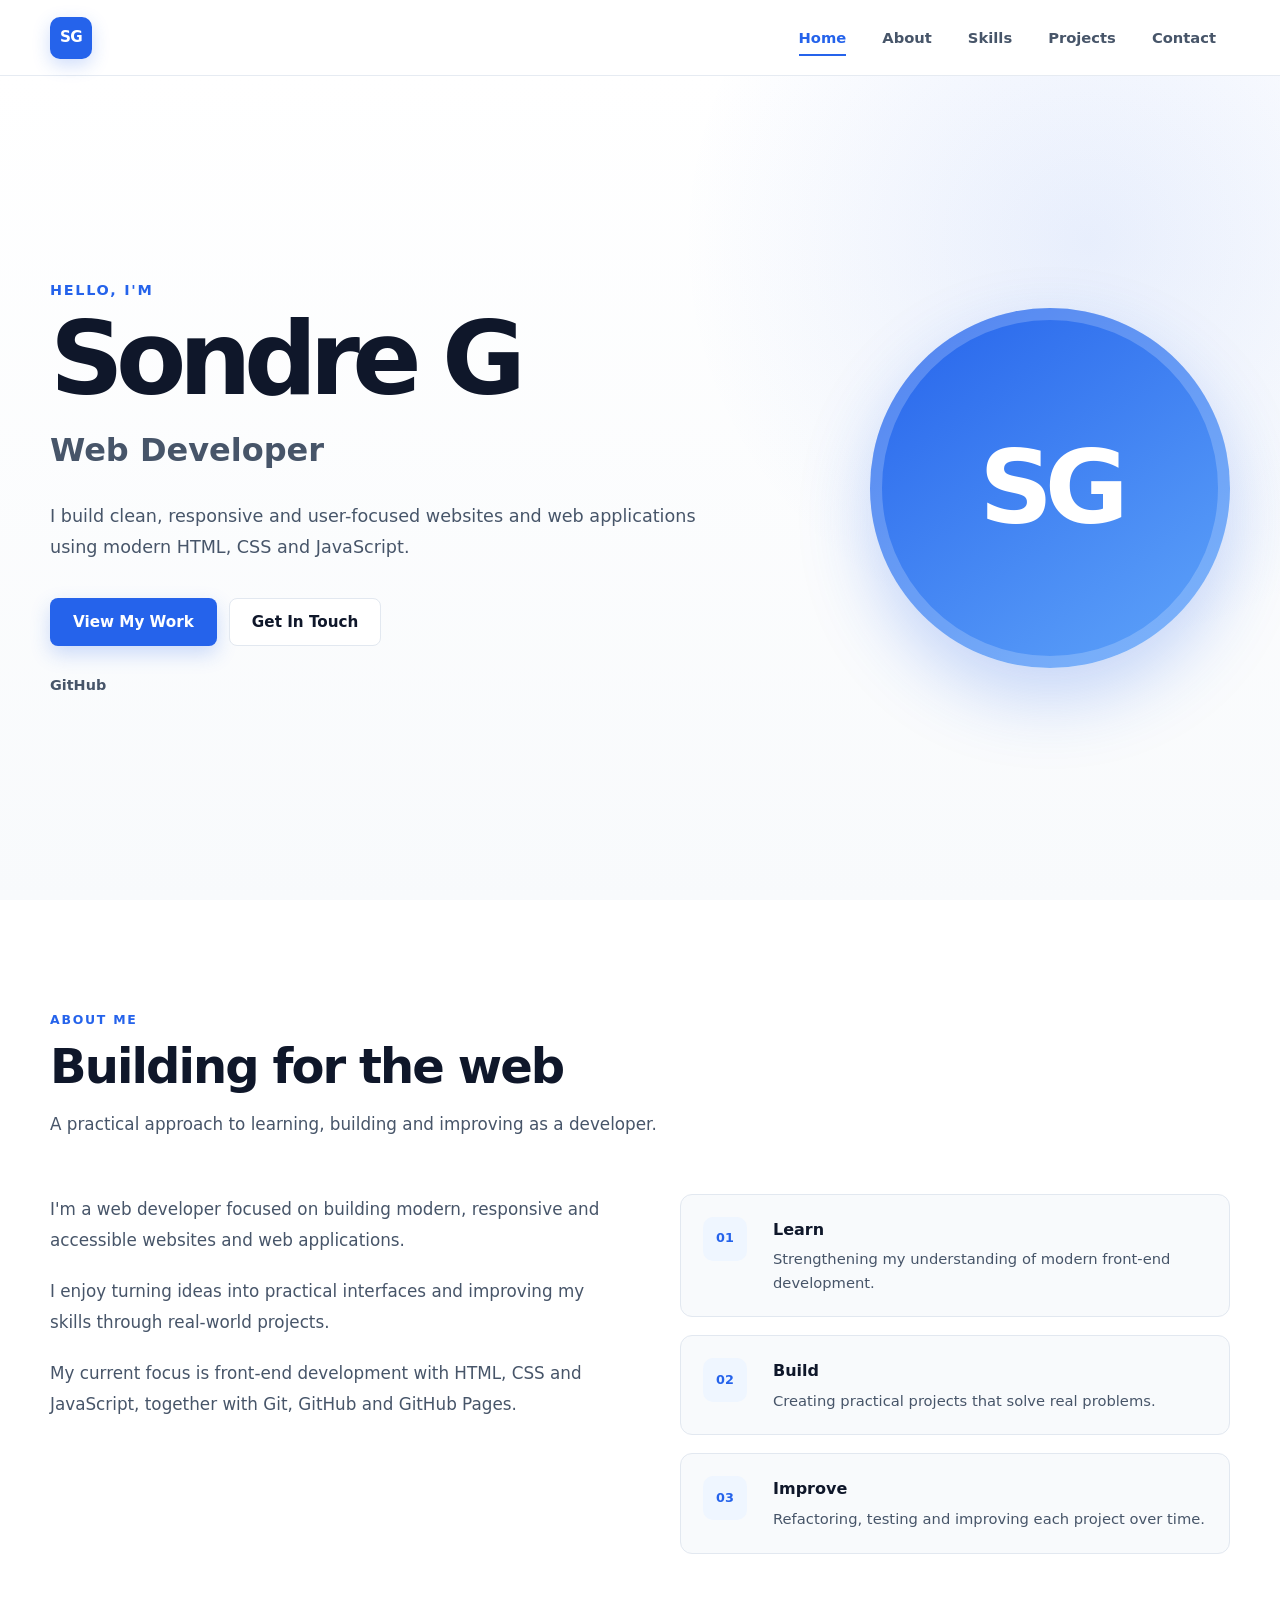
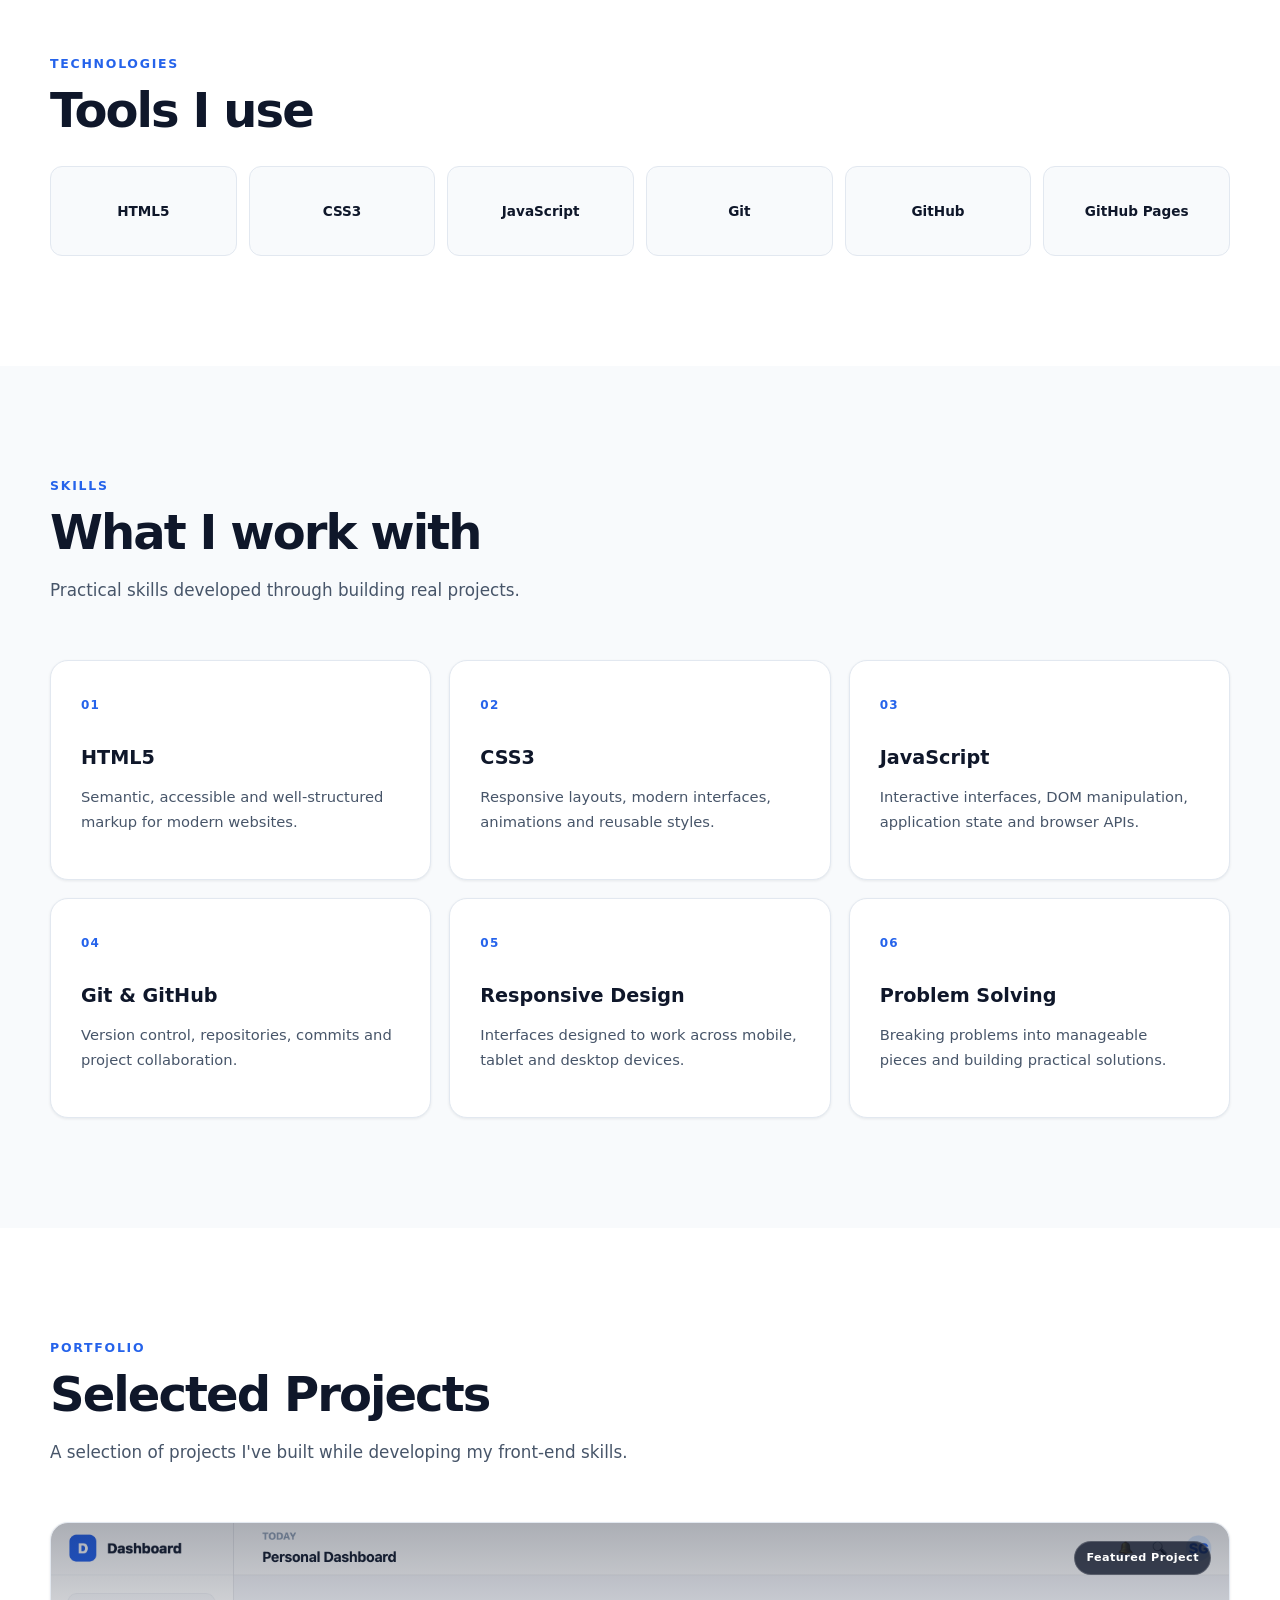
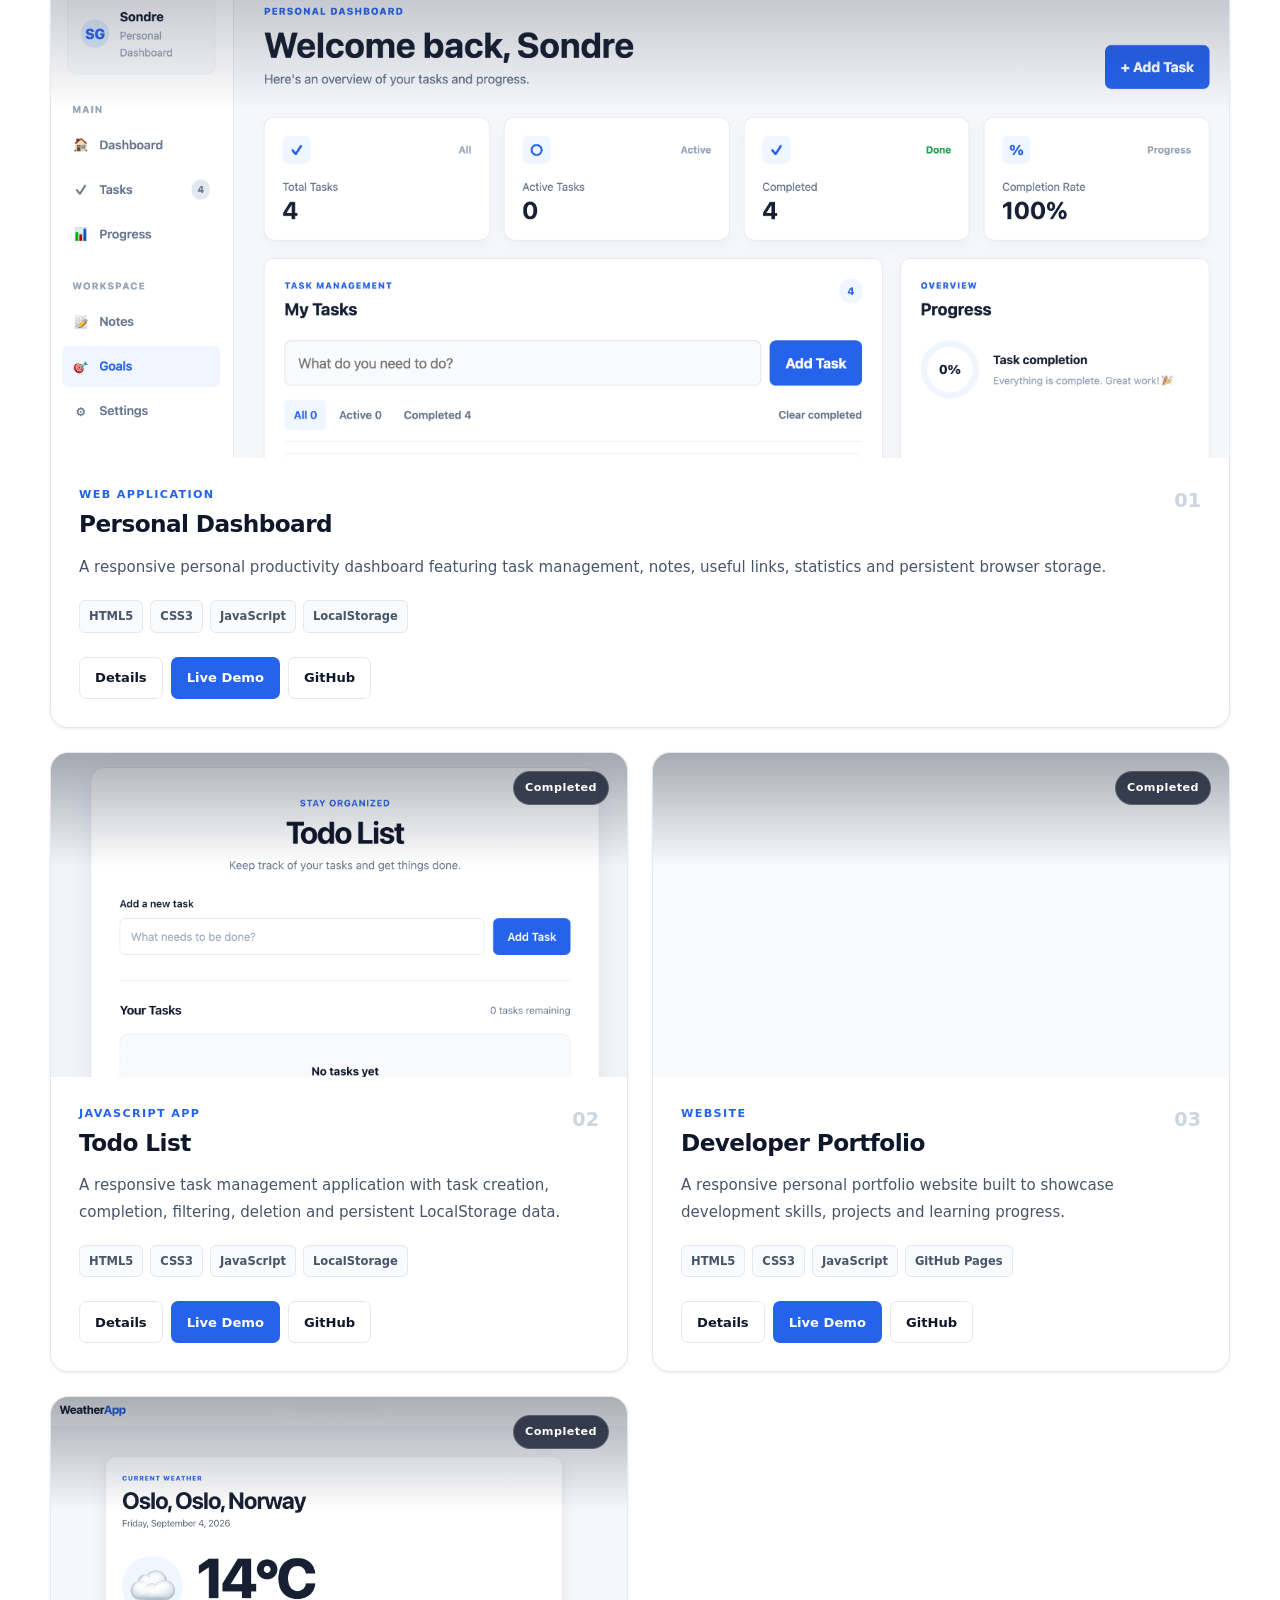
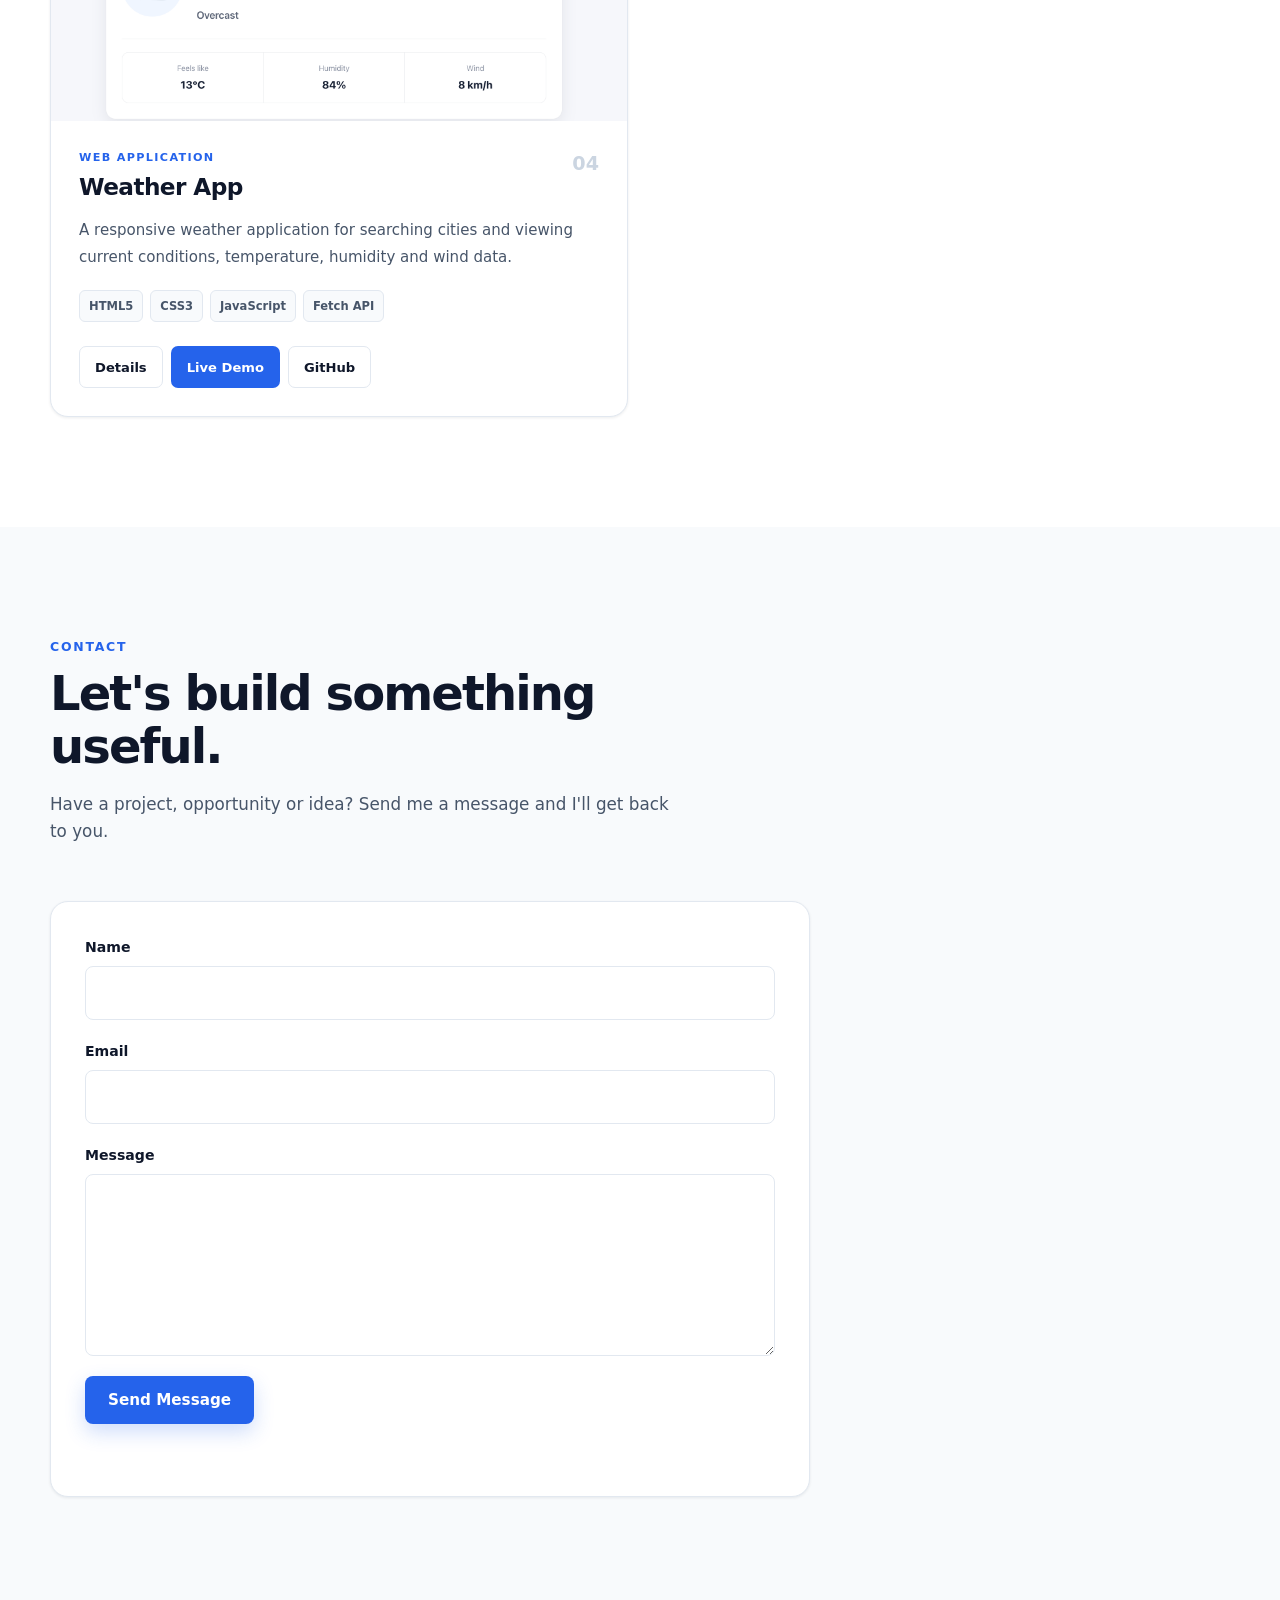
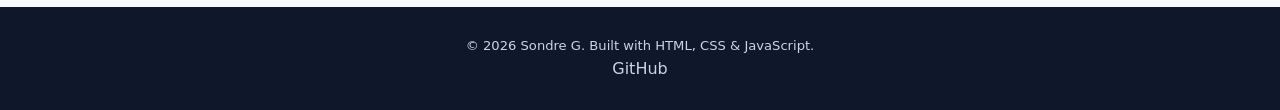
==== commit a02fe25a: "feat: polish portfolio presentation and featured project" ====
--- a/index.html
+++ b/index.html
@@ -3,7 +3,6 @@
 <head>
     <meta charset="UTF-8">
     <meta name="viewport" content="width=device-width, initial-scale=1.0">
-
     <meta name="description" content="Sondre G — Web developer portfolio showcasing responsive websites and web applications built with HTML, CSS and JavaScript.">
     <meta name="author" content="Sondre G">
     <meta name="robots" content="index, follow">
@@ -19,7 +18,6 @@
     <meta property="og:url" content="https://hansoinner.github.io/portfolio/">
     <meta property="og:image" content="https://hansoinner.github.io/portfolio/images/portfolio1.png">
     <meta property="og:image:alt" content="Preview of Sondre G's web developer portfolio">
-
     <meta name="twitter:card" content="summary_large_image">
     <meta name="twitter:title" content="Sondre G | Web Developer">
     <meta name="twitter:description" content="Web developer portfolio showcasing responsive websites and web applications built with HTML, CSS and JavaScript.">
@@ -41,17 +39,8 @@
                 "name": "Sondre G",
                 "url": "https://hansoinner.github.io/portfolio/",
                 "jobTitle": "Web Developer",
-                "sameAs": [
-                    "https://github.com/hansoinner"
-                ],
-                "knowsAbout": [
-                    "HTML5",
-                    "CSS3",
-                    "JavaScript",
-                    "Responsive Web Design",
-                    "Git",
-                    "GitHub"
-                ]
+                "sameAs": ["https://github.com/hansoinner"],
+                "knowsAbout": ["HTML5", "CSS3", "JavaScript", "Responsive Web Design", "Git", "GitHub"]
             },
             {
                 "@type": "WebSite",
@@ -59,9 +48,7 @@
                 "url": "https://hansoinner.github.io/portfolio/",
                 "name": "Sondre G | Web Developer",
                 "description": "Web developer portfolio showcasing responsive websites and web applications built with HTML, CSS and JavaScript.",
-                "publisher": {
-                    "@id": "https://hansoinner.github.io/portfolio/#person"
-                },
+                "publisher": {"@id": "https://hansoinner.github.io/portfolio/#person"},
                 "inLanguage": "en"
             },
             {
@@ -69,40 +56,16 @@
                 "@id": "https://hansoinner.github.io/portfolio/#portfolio",
                 "url": "https://hansoinner.github.io/portfolio/",
                 "name": "Sondre G Web Developer Portfolio",
-                "isPartOf": {
-                    "@id": "https://hansoinner.github.io/portfolio/#website"
-                },
-                "about": {
-                    "@id": "https://hansoinner.github.io/portfolio/#person"
-                },
+                "isPartOf": {"@id": "https://hansoinner.github.io/portfolio/#website"},
+                "about": {"@id": "https://hansoinner.github.io/portfolio/#person"},
                 "mainEntity": {
                     "@type": "ItemList",
                     "numberOfItems": 4,
                     "itemListElement": [
-                        {
-                            "@type": "ListItem",
-                            "position": 1,
-                            "name": "Personal Dashboard",
-                            "url": "https://hansoinner.github.io/personal-dashboard/"
-                        },
-                        {
-                            "@type": "ListItem",
-                            "position": 2,
-                            "name": "Todo List",
-                            "url": "https://hansoinner.github.io/todo-list/"
-                        },
-                        {
-                            "@type": "ListItem",
-                            "position": 3,
-                            "name": "Developer Portfolio",
-                            "url": "https://hansoinner.github.io/portfolio/"
-                        },
-                        {
-                            "@type": "ListItem",
-                            "position": 4,
-                            "name": "Weather App",
-                            "url": "https://hansoinner.github.io/weather-app/"
-                        }
+                        {"@type": "ListItem", "position": 1, "name": "Personal Dashboard", "url": "https://hansoinner.github.io/personal-dashboard/"},
+                        {"@type": "ListItem", "position": 2, "name": "Todo List", "url": "https://hansoinner.github.io/todo-list/"},
+                        {"@type": "ListItem", "position": 3, "name": "Developer Portfolio", "url": "https://hansoinner.github.io/portfolio/"},
+                        {"@type": "ListItem", "position": 4, "name": "Weather App", "url": "https://hansoinner.github.io/weather-app/"}
                     ]
                 }
             }
@@ -110,7 +73,6 @@
     }
     </script>
 </head>
-
 <body>
     <a class="skip-link" href="#main-content">Skip to main content</a>
 
@@ -118,9 +80,7 @@
         <nav class="navbar container" aria-label="Main navigation">
             <a href="#home" class="logo" aria-label="Sondre G - Home">SG</a>
             <button class="menu-toggle" id="menu-toggle" type="button" aria-label="Open navigation menu" aria-controls="nav-links" aria-expanded="false">
-                <span aria-hidden="true"></span>
-                <span aria-hidden="true"></span>
-                <span aria-hidden="true"></span>
+                <span aria-hidden="true"></span><span aria-hidden="true"></span><span aria-hidden="true"></span>
             </button>
             <div class="nav-links" id="nav-links">
                 <a href="#home" class="nav-link active" aria-current="page">Home</a>
@@ -154,11 +114,7 @@
 
         <section class="about section" id="about" aria-labelledby="about-title">
             <div class="container">
-                <div class="section-heading reveal">
-                    <p class="section-eyebrow">About Me</p>
-                    <h2 id="about-title" class="section-title">Building for the web</h2>
-                    <p class="section-description">A practical approach to learning, building and improving as a developer.</p>
-                </div>
+                <div class="section-heading reveal"><p class="section-eyebrow">About Me</p><h2 id="about-title" class="section-title">Building for the web</h2><p class="section-description">A practical approach to learning, building and improving as a developer.</p></div>
                 <div class="about-grid">
                     <div class="about-content reveal">
                         <p>I'm a web developer focused on building modern, responsive and accessible websites and web applications.</p>
@@ -199,7 +155,7 @@
                 <div class="section-heading reveal"><p class="section-eyebrow">Portfolio</p><h2 class="section-title" id="projects-title">Selected Projects</h2><p class="section-description">A selection of projects I've built while developing my front-end skills.</p></div>
                 <div class="projects-grid">
                     <article class="project-card project-card-featured reveal">
-                        <div class="project-image"><img src="images/personal-dashboard.png" alt="Preview of the Personal Dashboard web application" loading="lazy" decoding="async"><div class="project-overlay"><span class="project-status">In Development</span></div></div>
+                        <div class="project-image"><img src="images/personal-dashboard.png" alt="Preview of the Personal Dashboard web application" loading="lazy" decoding="async"><div class="project-overlay"><span class="project-status">Featured Project</span></div></div>
                         <div class="project-content"><div class="project-header"><div><p class="project-type">WEB APPLICATION</p><h3 class="project-title">Personal Dashboard</h3></div><span class="project-number" aria-hidden="true">01</span></div><p class="project-description">A responsive personal productivity dashboard featuring task management, notes, useful links, statistics and persistent browser storage.</p><div class="project-technologies" aria-label="Technologies used"><span>HTML5</span><span>CSS3</span><span>JavaScript</span><span>LocalStorage</span></div><div class="project-actions"><button type="button" class="project-button project-button-secondary project-details-btn" data-modal="dashboard" aria-label="View details for Personal Dashboard">Details</button><a href="https://hansoinner.github.io/personal-dashboard/" class="project-button project-button-primary" target="_blank" rel="noopener noreferrer">Live Demo</a><a href="https://github.com/hansoinner/personal-dashboard" class="project-button project-button-secondary" target="_blank" rel="noopener noreferrer">GitHub</a></div></div>
                     </article>
                     <article class="project-card reveal">
@@ -212,36 +168,39 @@
                     </article>
                     <article class="project-card reveal">
                         <div class="project-image"><img src="images/weather-app.png" alt="Preview of the Weather App web application" loading="lazy" decoding="async"><div class="project-overlay"><span class="project-status">Completed</span></div></div>
-                        <div class="project-content"><div class="project-header"><div><p class="project-type">WEB APPLICATION</p><h3 class="project-title">Weather App</h3></div><span class="project-number" aria-hidden="true">04</span></div><p class="project-description">A responsive weather application for searching cities and viewing current weather conditions, temperature, humidity and wind speed.</p><div class="project-technologies" aria-label="Technologies used"><span>HTML5</span><span>CSS3</span><span>JavaScript</span><span>Fetch API</span></div><div class="project-actions"><button type="button" class="project-button project-button-secondary project-details-btn" data-modal="weather" aria-label="View details for Weather App">Details</button><a href="https://hansoinner.github.io/weather-app/" class="project-button project-button-primary" target="_blank" rel="noopener noreferrer">Live Demo</a><a href="https://github.com/hansoinner/weather-app" class="project-button project-button-secondary" target="_blank" rel="noopener noreferrer">GitHub</a></div></div>
+                        <div class="project-content"><div class="project-header"><div><p class="project-type">WEB APPLICATION</p><h3 class="project-title">Weather App</h3></div><span class="project-number" aria-hidden="true">04</span></div><p class="project-description">A responsive weather application for searching cities and viewing current conditions, temperature, humidity and wind data.</p><div class="project-technologies" aria-label="Technologies used"><span>HTML5</span><span>CSS3</span><span>JavaScript</span><span>Fetch API</span></div><div class="project-actions"><button type="button" class="project-button project-button-secondary project-details-btn" data-modal="weather" aria-label="View details for Weather App">Details</button><a href="https://hansoinner.github.io/weather-app/" class="project-button project-button-primary" target="_blank" rel="noopener noreferrer">Live Demo</a><a href="https://github.com/hansoinner/weather-app" class="project-button project-button-secondary" target="_blank" rel="noopener noreferrer">GitHub</a></div></div>
                     </article>
                 </div>
             </div>
         </section>
 
         <section class="contact section" id="contact" aria-labelledby="contact-title">
-            <div class="container">
-                <div class="section-heading reveal"><p class="section-eyebrow">Contact</p><h2 class="section-title" id="contact-title">Let's work together</h2><p class="section-description">Have a project, opportunity or question? Send me a message.</p></div>
+            <div class="container contact-grid">
+                <div class="section-heading reveal"><p class="section-eyebrow">Contact</p><h2 class="section-title" id="contact-title">Let's build something useful.</h2><p class="section-description">Have a project, opportunity or idea? Send me a message and I'll get back to you.</p></div>
                 <form class="contact-form reveal" id="contact-form" action="https://formspree.io/f/xjkwzjqr" method="POST">
                     <div class="form-group"><label for="name">Name</label><input id="name" name="name" type="text" autocomplete="name" required></div>
                     <div class="form-group"><label for="email">Email</label><input id="email" name="email" type="email" autocomplete="email" required></div>
                     <div class="form-group"><label for="message">Message</label><textarea id="message" name="message" rows="6" required></textarea></div>
                     <button class="button button-primary" type="submit">Send Message</button>
-                    <p class="form-status" id="form-success" aria-live="polite"></p>
+                    <p class="form-status" id="form-success" role="status" aria-live="polite"></p>
                 </form>
             </div>
         </section>
     </main>
 
     <footer class="footer">
-        <div class="container"><p>&copy; <span id="year"></span> Sondre G. All rights reserved.</p></div>
+        <div class="container footer-content">
+            <p>&copy; <span id="year"></span> Sondre G. Built with HTML, CSS &amp; JavaScript.</p>
+            <a href="https://github.com/hansoinner" target="_blank" rel="noopener noreferrer">GitHub</a>
+        </div>
     </footer>
 
     <div class="project-modal" id="project-modal" aria-hidden="true">
         <div class="modal-overlay"></div>
-        <div class="modal-container" role="dialog" aria-modal="true" aria-labelledby="modal-title">
+        <div class="modal-dialog" role="dialog" aria-modal="true" aria-labelledby="modal-title">
             <button class="modal-close" id="modal-close" type="button" aria-label="Close project details">&times;</button>
-            <div class="modal-image-wrapper"><img id="modal-image" src="" alt="" decoding="async"></div>
-            <div class="modal-content"><p class="modal-type" id="modal-type"></p><h2 id="modal-title"></h2><p id="modal-description"></p><div class="modal-technologies" id="modal-technologies-list" aria-label="Project technologies"></div><div class="modal-actions"><a id="modal-demo" class="button button-primary" href="#" target="_blank" rel="noopener noreferrer">Live Demo</a><a id="modal-github" class="button button-secondary" href="#" target="_blank" rel="noopener noreferrer">GitHub</a></div></div>
+            <div class="modal-image-wrap"><img id="modal-image" src="" alt="" decoding="async"></div>
+            <div class="modal-content"><p class="project-type" id="modal-type"></p><h2 id="modal-title"></h2><p id="modal-description"></p><div class="modal-technologies" id="modal-technologies-list" aria-label="Technologies used"></div><div class="modal-actions"><a id="modal-demo" class="button button-primary" target="_blank" rel="noopener noreferrer">Live Demo</a><a id="modal-github" class="button button-secondary" target="_blank" rel="noopener noreferrer">GitHub</a></div></div>
         </div>
     </div>
 
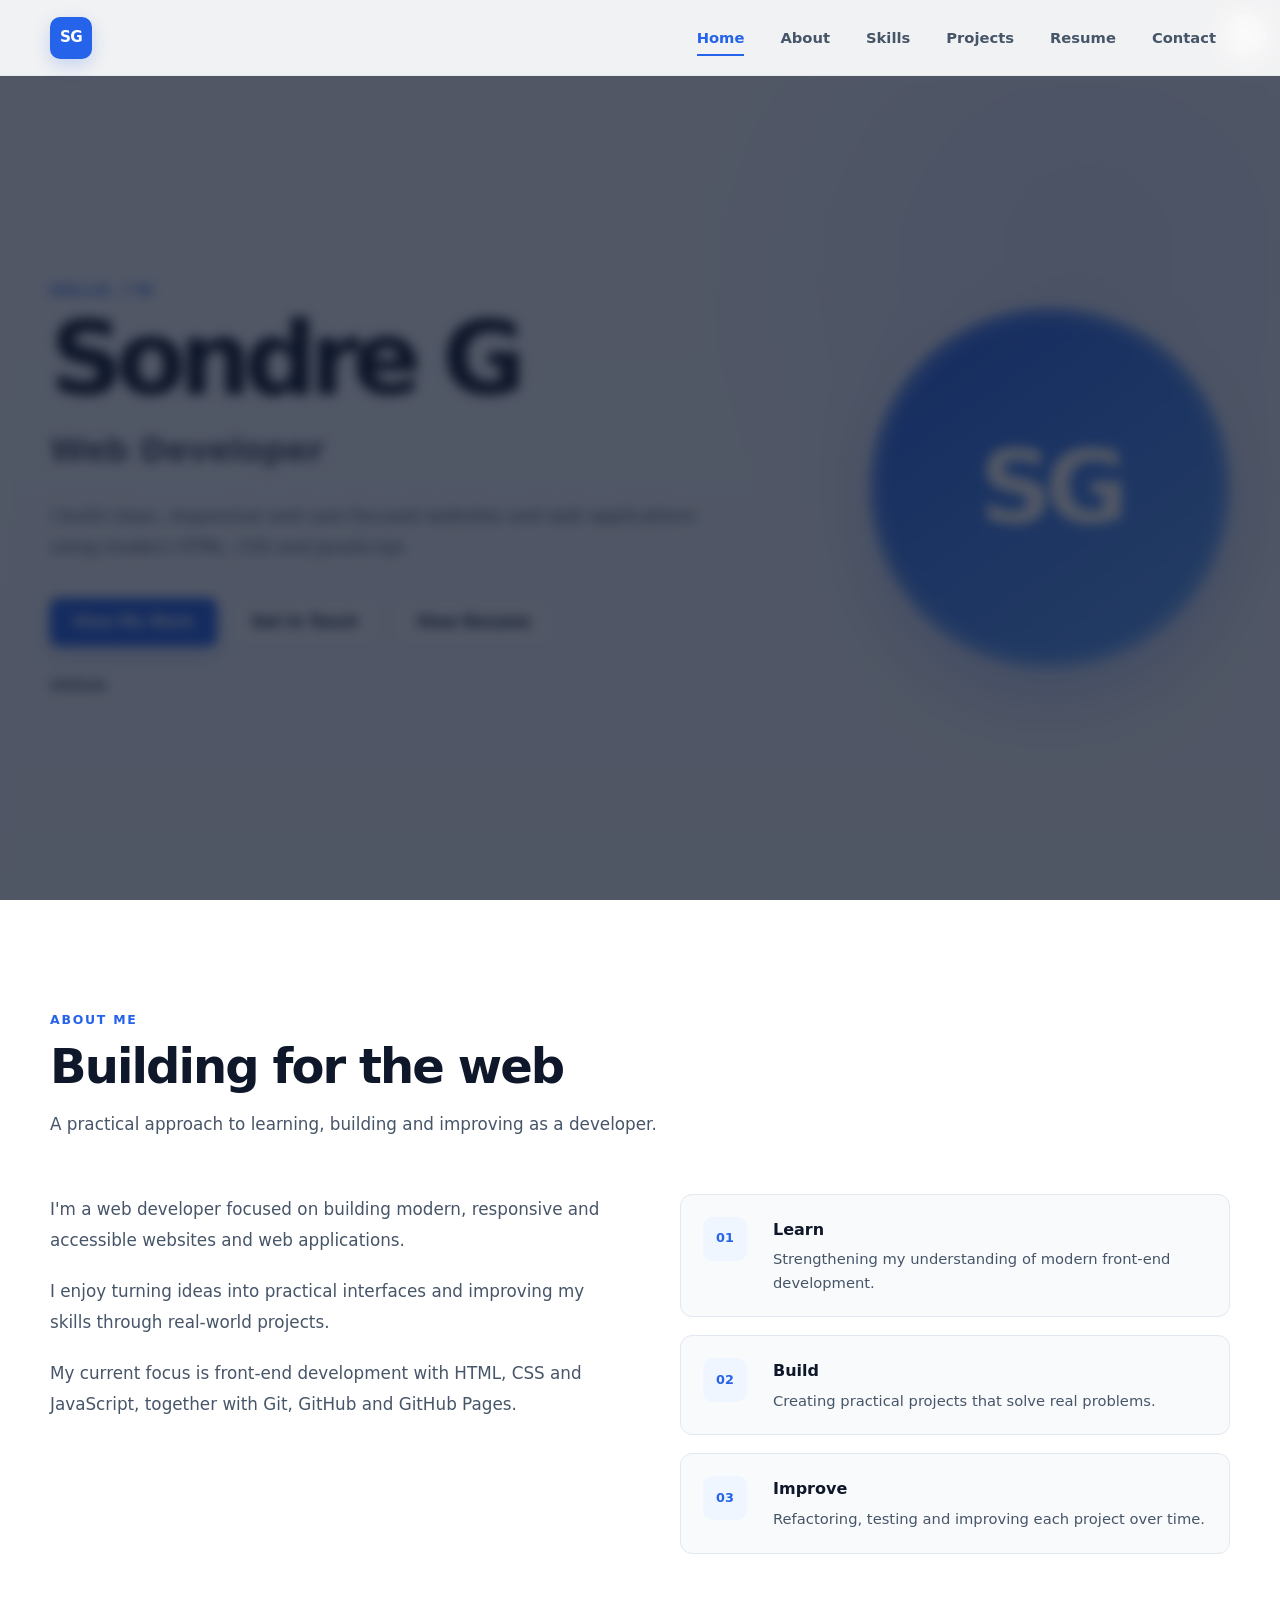
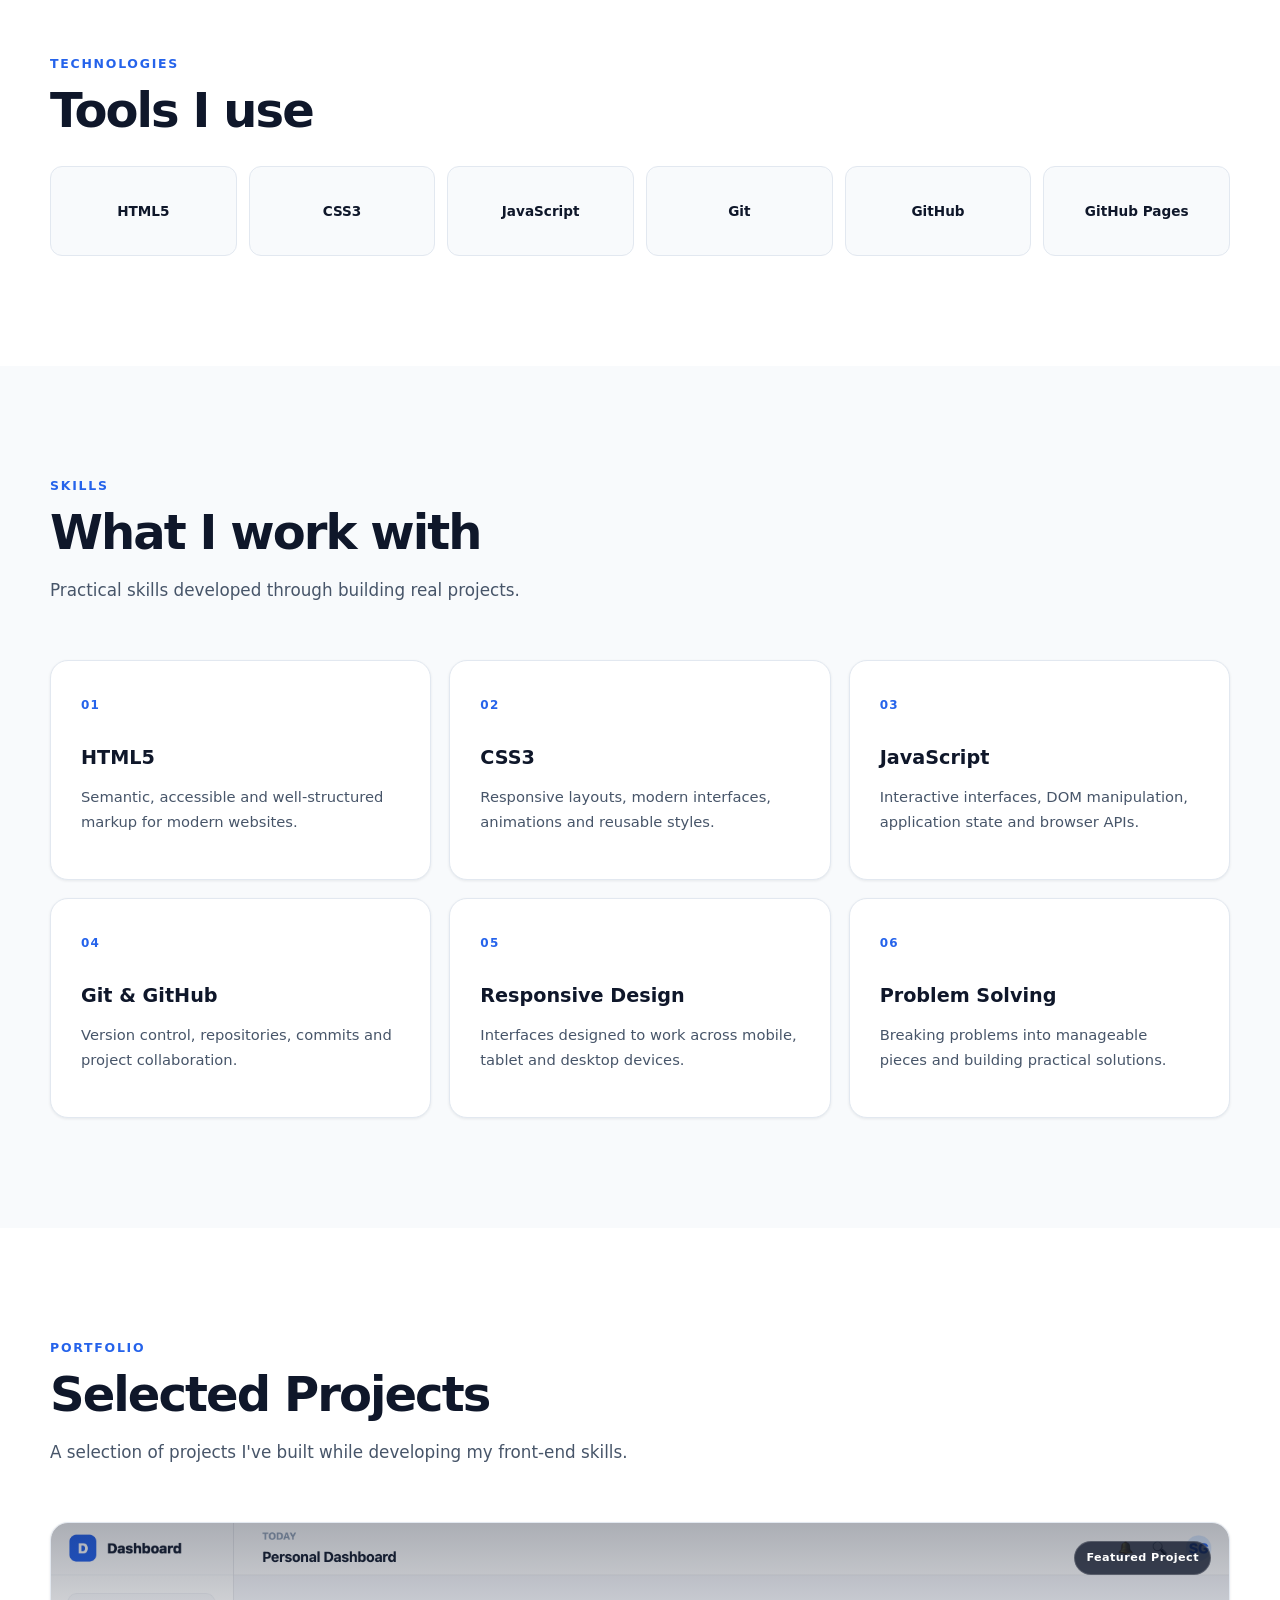
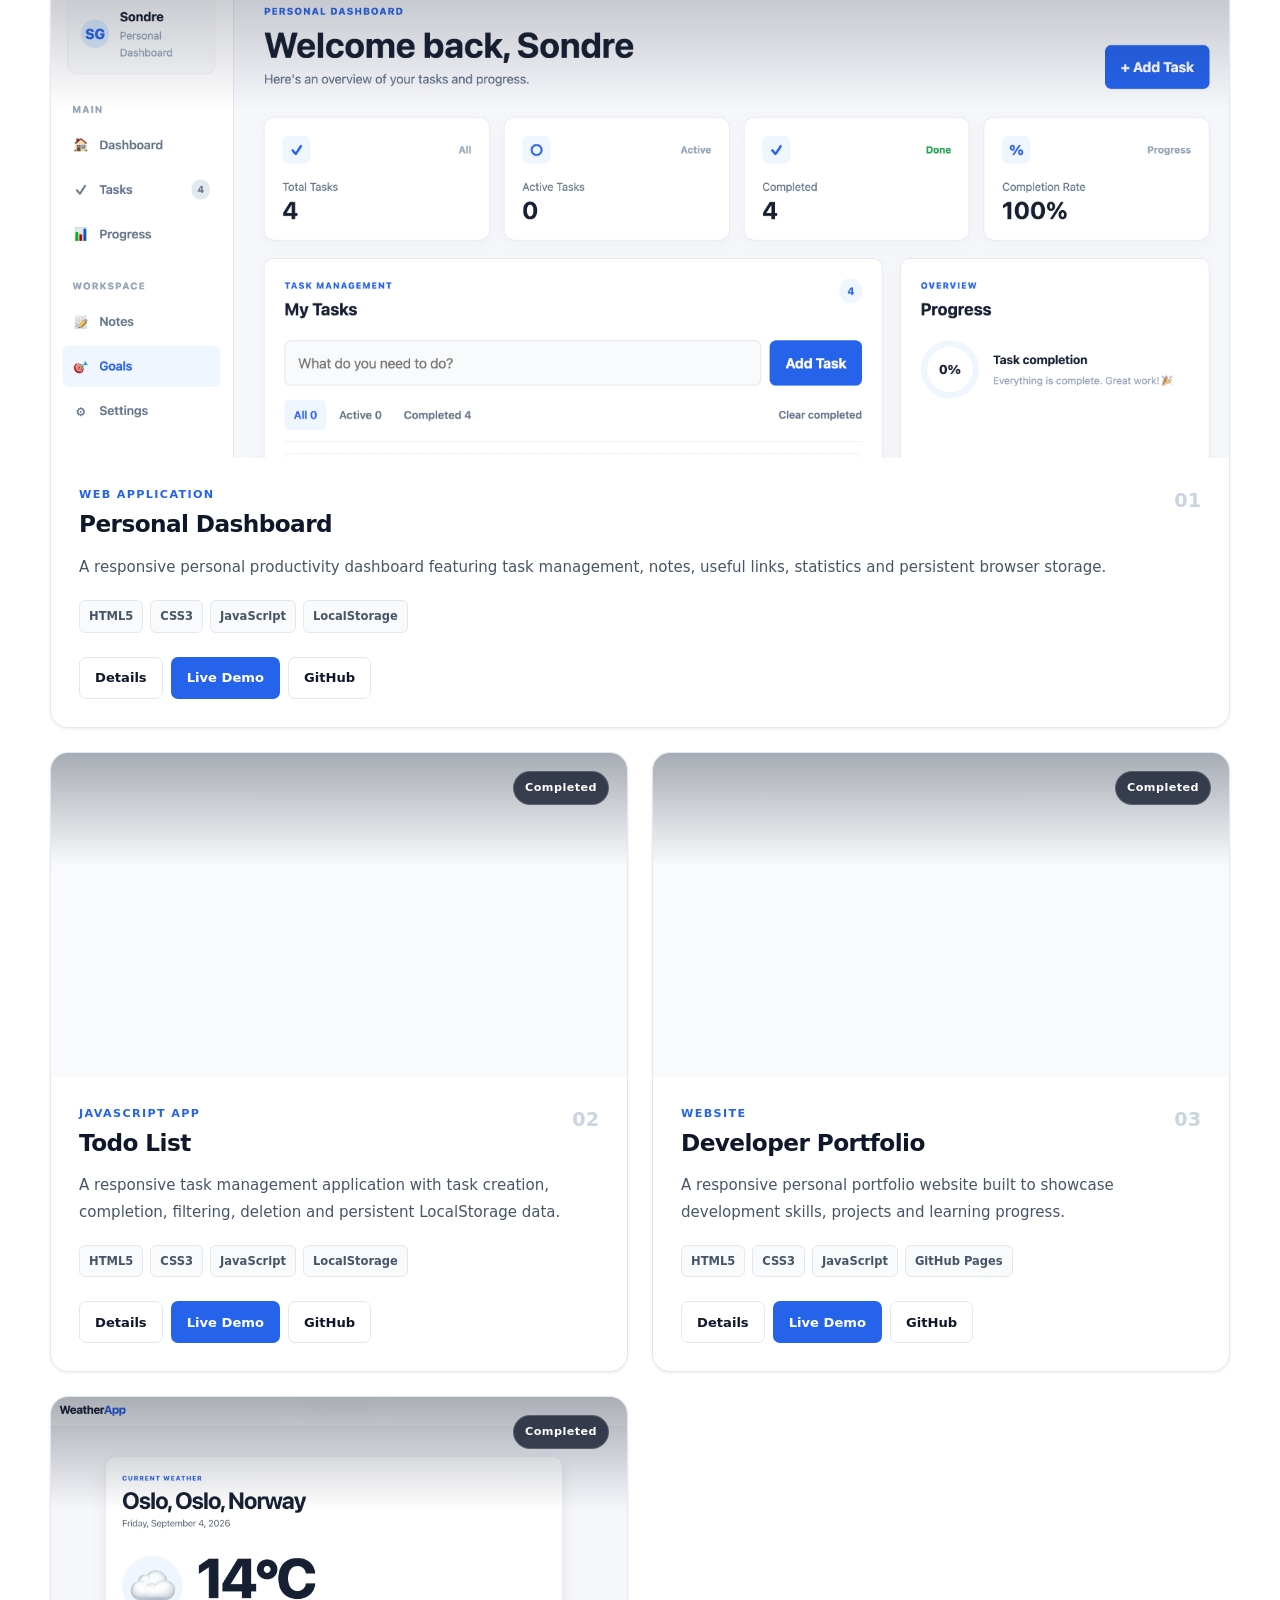
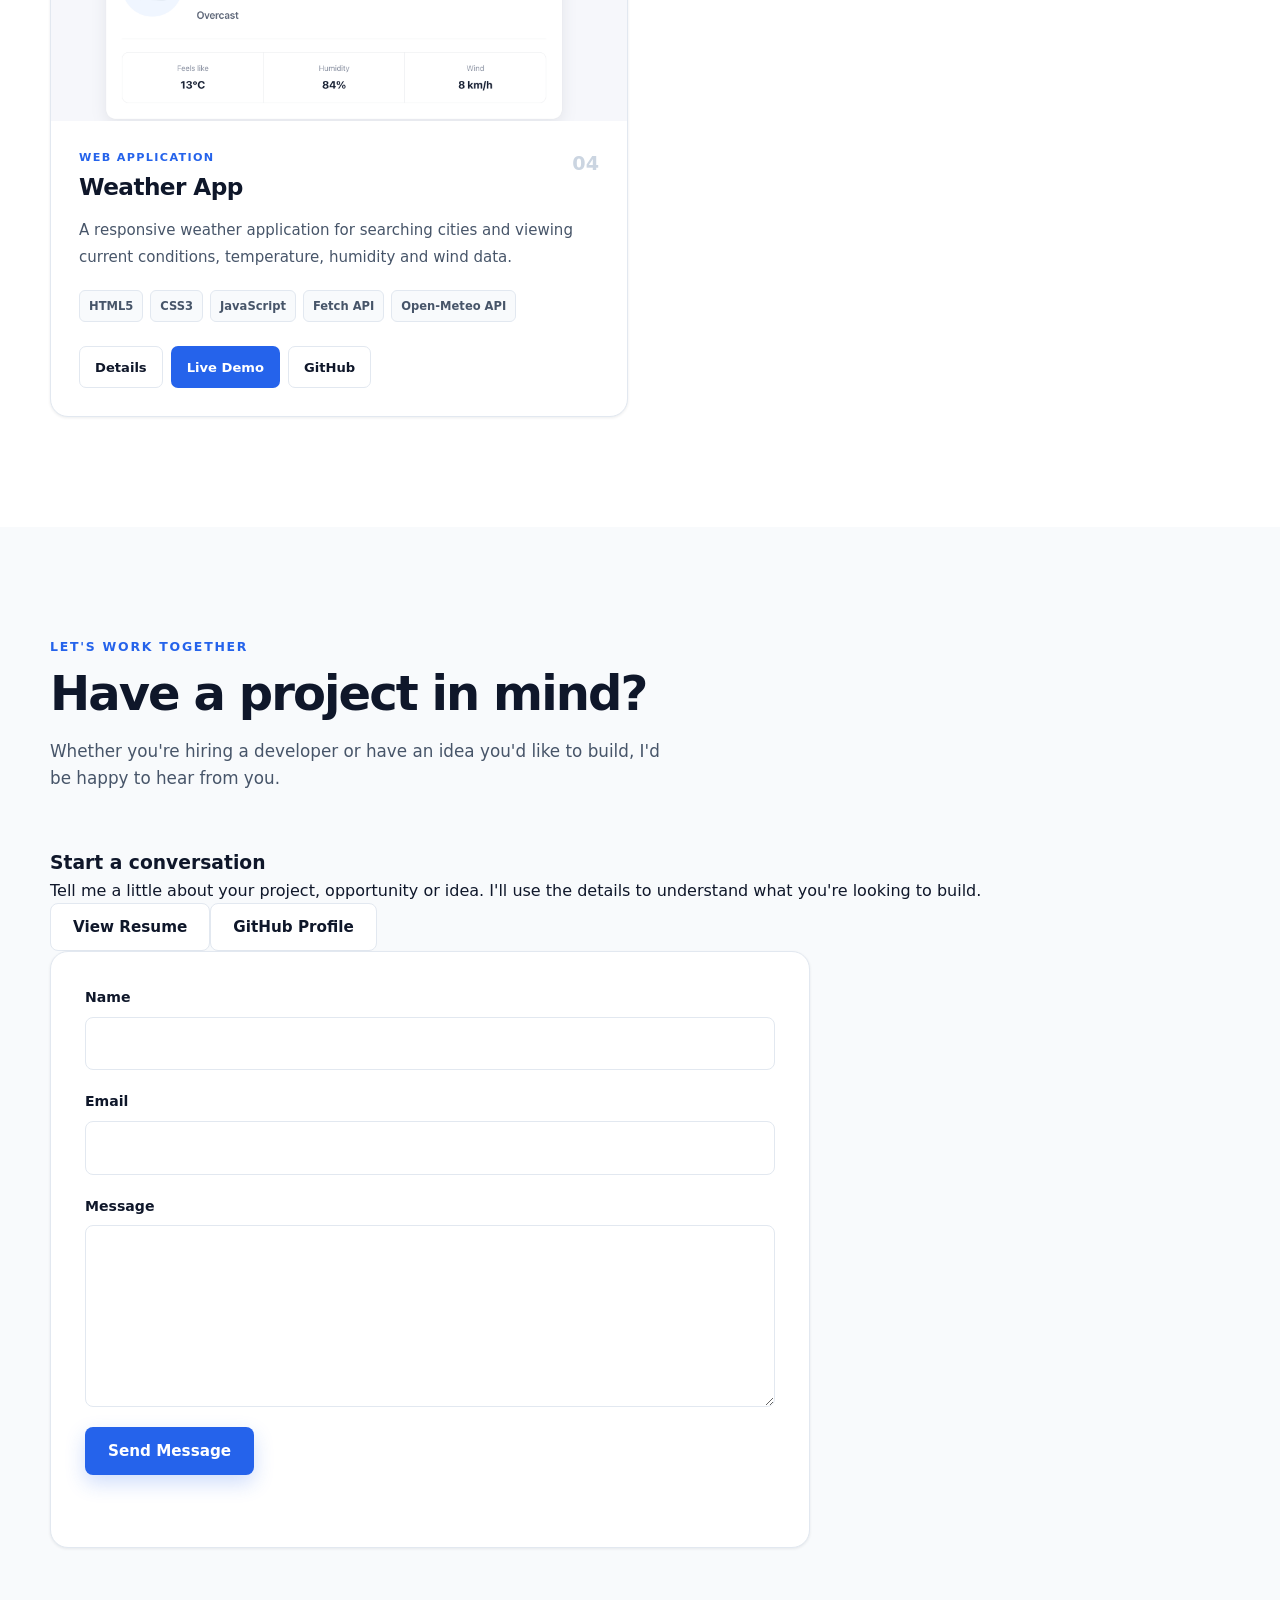
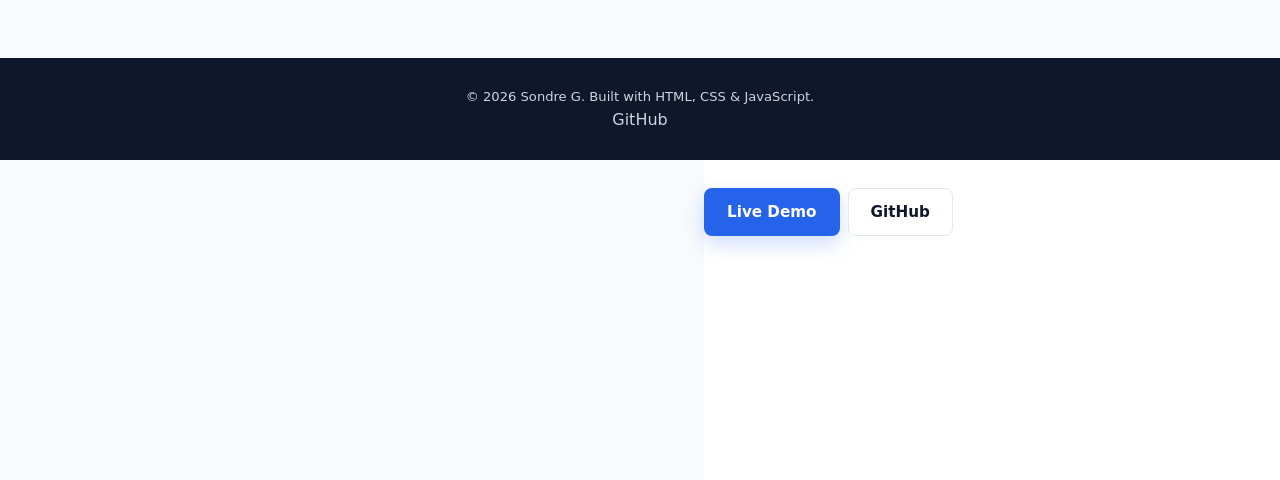
==== commit 8c3999ab: "feat: add resume and hire me CTAs" ====
--- a/index.html
+++ b/index.html
@@ -9,7 +9,6 @@
     <meta name="theme-color" content="#2563eb">
     <meta name="color-scheme" content="light">
     <meta name="referrer" content="strict-origin-when-cross-origin">
-
     <meta property="og:type" content="website">
     <meta property="og:site_name" content="Sondre G">
     <meta property="og:locale" content="en_US">
@@ -23,187 +22,29 @@
     <meta name="twitter:description" content="Web developer portfolio showcasing responsive websites and web applications built with HTML, CSS and JavaScript.">
     <meta name="twitter:image" content="https://hansoinner.github.io/portfolio/images/portfolio1.png">
     <meta name="twitter:image:alt" content="Preview of Sondre G's web developer portfolio">
-
     <title>Sondre G | Web Developer</title>
     <link rel="canonical" href="https://hansoinner.github.io/portfolio/">
     <link rel="icon" href="data:image/svg+xml,%3Csvg xmlns='http://www.w3.org/2000/svg' viewBox='0 0 100 100'%3E%3Crect width='100' height='100' rx='20' fill='%232563eb'/%3E%3Ctext x='50' y='68' text-anchor='middle' font-family='Arial,sans-serif' font-size='48' font-weight='700' fill='white'%3ESG%3C/text%3E%3C/svg%3E">
     <link rel="stylesheet" href="style.css">
-
-    <script type="application/ld+json">
-    {
-        "@context": "https://schema.org",
-        "@graph": [
-            {
-                "@type": "Person",
-                "@id": "https://hansoinner.github.io/portfolio/#person",
-                "name": "Sondre G",
-                "url": "https://hansoinner.github.io/portfolio/",
-                "jobTitle": "Web Developer",
-                "sameAs": ["https://github.com/hansoinner"],
-                "knowsAbout": ["HTML5", "CSS3", "JavaScript", "Responsive Web Design", "Git", "GitHub"]
-            },
-            {
-                "@type": "WebSite",
-                "@id": "https://hansoinner.github.io/portfolio/#website",
-                "url": "https://hansoinner.github.io/portfolio/",
-                "name": "Sondre G | Web Developer",
-                "description": "Web developer portfolio showcasing responsive websites and web applications built with HTML, CSS and JavaScript.",
-                "publisher": {"@id": "https://hansoinner.github.io/portfolio/#person"},
-                "inLanguage": "en"
-            },
-            {
-                "@type": "CollectionPage",
-                "@id": "https://hansoinner.github.io/portfolio/#portfolio",
-                "url": "https://hansoinner.github.io/portfolio/",
-                "name": "Sondre G Web Developer Portfolio",
-                "isPartOf": {"@id": "https://hansoinner.github.io/portfolio/#website"},
-                "about": {"@id": "https://hansoinner.github.io/portfolio/#person"},
-                "mainEntity": {
-                    "@type": "ItemList",
-                    "numberOfItems": 4,
-                    "itemListElement": [
-                        {"@type": "ListItem", "position": 1, "name": "Personal Dashboard", "url": "https://hansoinner.github.io/personal-dashboard/"},
-                        {"@type": "ListItem", "position": 2, "name": "Todo List", "url": "https://hansoinner.github.io/todo-list/"},
-                        {"@type": "ListItem", "position": 3, "name": "Developer Portfolio", "url": "https://hansoinner.github.io/portfolio/"},
-                        {"@type": "ListItem", "position": 4, "name": "Weather App", "url": "https://hansoinner.github.io/weather-app/"}
-                    ]
-                }
-            }
-        ]
-    }
-    </script>
+    <script type="application/ld+json">{"@context":"https://schema.org","@graph":[{"@type":"Person","@id":"https://hansoinner.github.io/portfolio/#person","name":"Sondre G","url":"https://hansoinner.github.io/portfolio/","jobTitle":"Web Developer","sameAs":["https://github.com/hansoinner"],"knowsAbout":["HTML5","CSS3","JavaScript","Responsive Web Design","Git","GitHub"]},{"@type":"WebSite","@id":"https://hansoinner.github.io/portfolio/#website","url":"https://hansoinner.github.io/portfolio/","name":"Sondre G | Web Developer","description":"Web developer portfolio showcasing responsive websites and web applications built with HTML, CSS and JavaScript.","publisher":{"@id":"https://hansoinner.github.io/portfolio/#person"},"inLanguage":"en"},{"@type":"CollectionPage","@id":"https://hansoinner.github.io/portfolio/#portfolio","url":"https://hansoinner.github.io/portfolio/","name":"Sondre G Web Developer Portfolio","isPartOf":{"@id":"https://hansoinner.github.io/portfolio/#website"},"about":{"@id":"https://hansoinner.github.io/portfolio/#person"},"mainEntity":{"@type":"ItemList","numberOfItems":4,"itemListElement":[{"@type":"ListItem","position":1,"name":"Personal Dashboard","url":"https://hansoinner.github.io/personal-dashboard/"},{"@type":"ListItem","position":2,"name":"Todo List","url":"https://hansoinner.github.io/todo-list/"},{"@type":"ListItem","position":3,"name":"Developer Portfolio","url":"https://hansoinner.github.io/portfolio/"},{"@type":"ListItem","position":4,"name":"Weather App","url":"https://hansoinner.github.io/weather-app/"}]}}]}</script>
 </head>
 <body>
-    <a class="skip-link" href="#main-content">Skip to main content</a>
-
-    <header class="header">
-        <nav class="navbar container" aria-label="Main navigation">
-            <a href="#home" class="logo" aria-label="Sondre G - Home">SG</a>
-            <button class="menu-toggle" id="menu-toggle" type="button" aria-label="Open navigation menu" aria-controls="nav-links" aria-expanded="false">
-                <span aria-hidden="true"></span><span aria-hidden="true"></span><span aria-hidden="true"></span>
-            </button>
-            <div class="nav-links" id="nav-links">
-                <a href="#home" class="nav-link active" aria-current="page">Home</a>
-                <a href="#about" class="nav-link">About</a>
-                <a href="#skills" class="nav-link">Skills</a>
-                <a href="#projects" class="nav-link">Projects</a>
-                <a href="#contact" class="nav-link">Contact</a>
-            </div>
-        </nav>
-    </header>
-
-    <main id="main-content">
-        <section class="hero section" id="home" aria-labelledby="hero-title">
-            <div class="container hero-grid">
-                <div class="hero-content reveal">
-                    <p class="hero-intro">Hello, I'm</p>
-                    <h1 class="hero-title" id="hero-title">Sondre G</h1>
-                    <p class="hero-subtitle">Web Developer</p>
-                    <p class="hero-description">I build clean, responsive and user-focused websites and web applications using modern HTML, CSS and JavaScript.</p>
-                    <div class="hero-actions">
-                        <a href="#projects" class="button button-primary">View My Work</a>
-                        <a href="#contact" class="button button-secondary">Get In Touch</a>
-                    </div>
-                    <div class="hero-socials" aria-label="Social links">
-                        <a href="https://github.com/hansoinner" target="_blank" rel="noopener noreferrer" aria-label="GitHub profile">GitHub</a>
-                    </div>
-                </div>
-                <div class="profile-placeholder reveal" role="img" aria-label="Sondre G profile placeholder"><span aria-hidden="true">SG</span></div>
-            </div>
-        </section>
-
-        <section class="about section" id="about" aria-labelledby="about-title">
-            <div class="container">
-                <div class="section-heading reveal"><p class="section-eyebrow">About Me</p><h2 id="about-title" class="section-title">Building for the web</h2><p class="section-description">A practical approach to learning, building and improving as a developer.</p></div>
-                <div class="about-grid">
-                    <div class="about-content reveal">
-                        <p>I'm a web developer focused on building modern, responsive and accessible websites and web applications.</p>
-                        <p>I enjoy turning ideas into practical interfaces and improving my skills through real-world projects.</p>
-                        <p>My current focus is front-end development with HTML, CSS and JavaScript, together with Git, GitHub and GitHub Pages.</p>
-                    </div>
-                    <div class="timeline reveal">
-                        <div class="timeline-item"><span class="timeline-number" aria-hidden="true">01</span><div><h3>Learn</h3><p>Strengthening my understanding of modern front-end development.</p></div></div>
-                        <div class="timeline-item"><span class="timeline-number" aria-hidden="true">02</span><div><h3>Build</h3><p>Creating practical projects that solve real problems.</p></div></div>
-                        <div class="timeline-item"><span class="timeline-number" aria-hidden="true">03</span><div><h3>Improve</h3><p>Refactoring, testing and improving each project over time.</p></div></div>
-                    </div>
-                </div>
-                <div class="technologies reveal">
-                    <div class="section-heading"><p class="section-eyebrow">Technologies</p><h3 class="section-title">Tools I use</h3></div>
-                    <div class="technology-grid">
-                        <div class="technology-card"><span>HTML5</span></div><div class="technology-card"><span>CSS3</span></div><div class="technology-card"><span>JavaScript</span></div><div class="technology-card"><span>Git</span></div><div class="technology-card"><span>GitHub</span></div><div class="technology-card"><span>GitHub Pages</span></div>
-                    </div>
-                </div>
-            </div>
-        </section>
-
-        <section class="skills section" id="skills" aria-labelledby="skills-title">
-            <div class="container">
-                <div class="section-heading reveal"><p class="section-eyebrow">Skills</p><h2 class="section-title" id="skills-title">What I work with</h2><p class="section-description">Practical skills developed through building real projects.</p></div>
-                <div class="skills-grid">
-                    <article class="skill-card reveal"><span class="skill-number" aria-hidden="true">01</span><h3>HTML5</h3><p>Semantic, accessible and well-structured markup for modern websites.</p></article>
-                    <article class="skill-card reveal"><span class="skill-number" aria-hidden="true">02</span><h3>CSS3</h3><p>Responsive layouts, modern interfaces, animations and reusable styles.</p></article>
-                    <article class="skill-card reveal"><span class="skill-number" aria-hidden="true">03</span><h3>JavaScript</h3><p>Interactive interfaces, DOM manipulation, application state and browser APIs.</p></article>
-                    <article class="skill-card reveal"><span class="skill-number" aria-hidden="true">04</span><h3>Git &amp; GitHub</h3><p>Version control, repositories, commits and project collaboration.</p></article>
-                    <article class="skill-card reveal"><span class="skill-number" aria-hidden="true">05</span><h3>Responsive Design</h3><p>Interfaces designed to work across mobile, tablet and desktop devices.</p></article>
-                    <article class="skill-card reveal"><span class="skill-number" aria-hidden="true">06</span><h3>Problem Solving</h3><p>Breaking problems into manageable pieces and building practical solutions.</p></article>
-                </div>
-            </div>
-        </section>
-
-        <section class="projects section" id="projects" aria-labelledby="projects-title">
-            <div class="container">
-                <div class="section-heading reveal"><p class="section-eyebrow">Portfolio</p><h2 class="section-title" id="projects-title">Selected Projects</h2><p class="section-description">A selection of projects I've built while developing my front-end skills.</p></div>
-                <div class="projects-grid">
-                    <article class="project-card project-card-featured reveal">
-                        <div class="project-image"><img src="images/personal-dashboard.png" alt="Preview of the Personal Dashboard web application" loading="lazy" decoding="async"><div class="project-overlay"><span class="project-status">Featured Project</span></div></div>
-                        <div class="project-content"><div class="project-header"><div><p class="project-type">WEB APPLICATION</p><h3 class="project-title">Personal Dashboard</h3></div><span class="project-number" aria-hidden="true">01</span></div><p class="project-description">A responsive personal productivity dashboard featuring task management, notes, useful links, statistics and persistent browser storage.</p><div class="project-technologies" aria-label="Technologies used"><span>HTML5</span><span>CSS3</span><span>JavaScript</span><span>LocalStorage</span></div><div class="project-actions"><button type="button" class="project-button project-button-secondary project-details-btn" data-modal="dashboard" aria-label="View details for Personal Dashboard">Details</button><a href="https://hansoinner.github.io/personal-dashboard/" class="project-button project-button-primary" target="_blank" rel="noopener noreferrer">Live Demo</a><a href="https://github.com/hansoinner/personal-dashboard" class="project-button project-button-secondary" target="_blank" rel="noopener noreferrer">GitHub</a></div></div>
-                    </article>
-                    <article class="project-card reveal">
-                        <div class="project-image"><img src="images/todolist.png" alt="Preview of the Todo List application" loading="lazy" decoding="async"><div class="project-overlay"><span class="project-status">Completed</span></div></div>
-                        <div class="project-content"><div class="project-header"><div><p class="project-type">JAVASCRIPT APP</p><h3 class="project-title">Todo List</h3></div><span class="project-number" aria-hidden="true">02</span></div><p class="project-description">A responsive task management application with task creation, completion, filtering, deletion and persistent LocalStorage data.</p><div class="project-technologies" aria-label="Technologies used"><span>HTML5</span><span>CSS3</span><span>JavaScript</span><span>LocalStorage</span></div><div class="project-actions"><button type="button" class="project-button project-button-secondary project-details-btn" data-modal="todolist" aria-label="View details for Todo List">Details</button><a href="https://hansoinner.github.io/todo-list/" class="project-button project-button-primary" target="_blank" rel="noopener noreferrer">Live Demo</a><a href="https://github.com/hansoinner/todo-list" class="project-button project-button-secondary" target="_blank" rel="noopener noreferrer">GitHub</a></div></div>
-                    </article>
-                    <article class="project-card reveal">
-                        <div class="project-image"><img src="images/portfolio1.png" alt="Preview of the Sondre G developer portfolio website" loading="lazy" decoding="async"><div class="project-overlay"><span class="project-status">Completed</span></div></div>
-                        <div class="project-content"><div class="project-header"><div><p class="project-type">WEBSITE</p><h3 class="project-title">Developer Portfolio</h3></div><span class="project-number" aria-hidden="true">03</span></div><p class="project-description">A responsive personal portfolio website built to showcase development skills, projects and learning progress.</p><div class="project-technologies" aria-label="Technologies used"><span>HTML5</span><span>CSS3</span><span>JavaScript</span><span>GitHub Pages</span></div><div class="project-actions"><button type="button" class="project-button project-button-secondary project-details-btn" data-modal="portfolio" aria-label="View details for Developer Portfolio">Details</button><a href="https://hansoinner.github.io/portfolio/" class="project-button project-button-primary" target="_blank" rel="noopener noreferrer">Live Demo</a><a href="https://github.com/hansoinner/portfolio" class="project-button project-button-secondary" target="_blank" rel="noopener noreferrer">GitHub</a></div></div>
-                    </article>
-                    <article class="project-card reveal">
-                        <div class="project-image"><img src="images/weather-app.png" alt="Preview of the Weather App web application" loading="lazy" decoding="async"><div class="project-overlay"><span class="project-status">Completed</span></div></div>
-                        <div class="project-content"><div class="project-header"><div><p class="project-type">WEB APPLICATION</p><h3 class="project-title">Weather App</h3></div><span class="project-number" aria-hidden="true">04</span></div><p class="project-description">A responsive weather application for searching cities and viewing current conditions, temperature, humidity and wind data.</p><div class="project-technologies" aria-label="Technologies used"><span>HTML5</span><span>CSS3</span><span>JavaScript</span><span>Fetch API</span></div><div class="project-actions"><button type="button" class="project-button project-button-secondary project-details-btn" data-modal="weather" aria-label="View details for Weather App">Details</button><a href="https://hansoinner.github.io/weather-app/" class="project-button project-button-primary" target="_blank" rel="noopener noreferrer">Live Demo</a><a href="https://github.com/hansoinner/weather-app" class="project-button project-button-secondary" target="_blank" rel="noopener noreferrer">GitHub</a></div></div>
-                    </article>
-                </div>
-            </div>
-        </section>
-
-        <section class="contact section" id="contact" aria-labelledby="contact-title">
-            <div class="container contact-grid">
-                <div class="section-heading reveal"><p class="section-eyebrow">Contact</p><h2 class="section-title" id="contact-title">Let's build something useful.</h2><p class="section-description">Have a project, opportunity or idea? Send me a message and I'll get back to you.</p></div>
-                <form class="contact-form reveal" id="contact-form" action="https://formspree.io/f/xjkwzjqr" method="POST">
-                    <div class="form-group"><label for="name">Name</label><input id="name" name="name" type="text" autocomplete="name" required></div>
-                    <div class="form-group"><label for="email">Email</label><input id="email" name="email" type="email" autocomplete="email" required></div>
-                    <div class="form-group"><label for="message">Message</label><textarea id="message" name="message" rows="6" required></textarea></div>
-                    <button class="button button-primary" type="submit">Send Message</button>
-                    <p class="form-status" id="form-success" role="status" aria-live="polite"></p>
-                </form>
-            </div>
-        </section>
-    </main>
-
-    <footer class="footer">
-        <div class="container footer-content">
-            <p>&copy; <span id="year"></span> Sondre G. Built with HTML, CSS &amp; JavaScript.</p>
-            <a href="https://github.com/hansoinner" target="_blank" rel="noopener noreferrer">GitHub</a>
-        </div>
-    </footer>
-
-    <div class="project-modal" id="project-modal" aria-hidden="true">
-        <div class="modal-overlay"></div>
-        <div class="modal-dialog" role="dialog" aria-modal="true" aria-labelledby="modal-title">
-            <button class="modal-close" id="modal-close" type="button" aria-label="Close project details">&times;</button>
-            <div class="modal-image-wrap"><img id="modal-image" src="" alt="" decoding="async"></div>
-            <div class="modal-content"><p class="project-type" id="modal-type"></p><h2 id="modal-title"></h2><p id="modal-description"></p><div class="modal-technologies" id="modal-technologies-list" aria-label="Technologies used"></div><div class="modal-actions"><a id="modal-demo" class="button button-primary" target="_blank" rel="noopener noreferrer">Live Demo</a><a id="modal-github" class="button button-secondary" target="_blank" rel="noopener noreferrer">GitHub</a></div></div>
-        </div>
-    </div>
-
-    <script src="script.js" defer></script>
+<a class="skip-link" href="#main-content">Skip to main content</a>
+<header class="header"><nav class="navbar container" aria-label="Main navigation"><a href="#home" class="logo" aria-label="Sondre G - Home">SG</a><button class="menu-toggle" id="menu-toggle" type="button" aria-label="Open navigation menu" aria-controls="nav-links" aria-expanded="false"><span aria-hidden="true"></span><span aria-hidden="true"></span><span aria-hidden="true"></span></button><div class="nav-links" id="nav-links"><a href="#home" class="nav-link active" aria-current="page">Home</a><a href="#about" class="nav-link">About</a><a href="#skills" class="nav-link">Skills</a><a href="#projects" class="nav-link">Projects</a><a href="resume.html" class="nav-link">Resume</a><a href="#contact" class="nav-link">Contact</a></div></nav></header>
+<main id="main-content">
+<section class="hero section" id="home" aria-labelledby="hero-title"><div class="container hero-grid"><div class="hero-content reveal"><p class="hero-intro">Hello, I'm</p><h1 class="hero-title" id="hero-title">Sondre G</h1><p class="hero-subtitle">Web Developer</p><p class="hero-description">I build clean, responsive and user-focused websites and web applications using modern HTML, CSS and JavaScript.</p><div class="hero-actions"><a href="#projects" class="button button-primary">View My Work</a><a href="#contact" class="button button-secondary">Get In Touch</a><a href="resume.html" class="button button-secondary">View Resume</a></div><div class="hero-socials" aria-label="Social links"><a href="https://github.com/hansoinner" target="_blank" rel="noopener noreferrer" aria-label="GitHub profile">GitHub</a></div></div><div class="profile-placeholder reveal" role="img" aria-label="Sondre G profile placeholder"><span aria-hidden="true">SG</span></div></div></section>
+<section class="about section" id="about" aria-labelledby="about-title"><div class="container"><div class="section-heading reveal"><p class="section-eyebrow">About Me</p><h2 id="about-title" class="section-title">Building for the web</h2><p class="section-description">A practical approach to learning, building and improving as a developer.</p></div><div class="about-grid"><div class="about-content reveal"><p>I'm a web developer focused on building modern, responsive and accessible websites and web applications.</p><p>I enjoy turning ideas into practical interfaces and improving my skills through real-world projects.</p><p>My current focus is front-end development with HTML, CSS and JavaScript, together with Git, GitHub and GitHub Pages.</p></div><div class="timeline reveal"><div class="timeline-item"><span class="timeline-number" aria-hidden="true">01</span><div><h3>Learn</h3><p>Strengthening my understanding of modern front-end development.</p></div></div><div class="timeline-item"><span class="timeline-number" aria-hidden="true">02</span><div><h3>Build</h3><p>Creating practical projects that solve real problems.</p></div></div><div class="timeline-item"><span class="timeline-number" aria-hidden="true">03</span><div><h3>Improve</h3><p>Refactoring, testing and improving each project over time.</p></div></div></div></div><div class="technologies reveal"><div class="section-heading"><p class="section-eyebrow">Technologies</p><h3 class="section-title">Tools I use</h3></div><div class="technology-grid"><div class="technology-card"><span>HTML5</span></div><div class="technology-card"><span>CSS3</span></div><div class="technology-card"><span>JavaScript</span></div><div class="technology-card"><span>Git</span></div><div class="technology-card"><span>GitHub</span></div><div class="technology-card"><span>GitHub Pages</span></div></div></div></div></section>
+<section class="skills section" id="skills" aria-labelledby="skills-title"><div class="container"><div class="section-heading reveal"><p class="section-eyebrow">Skills</p><h2 class="section-title" id="skills-title">What I work with</h2><p class="section-description">Practical skills developed through building real projects.</p></div><div class="skills-grid"><article class="skill-card reveal"><span class="skill-number" aria-hidden="true">01</span><h3>HTML5</h3><p>Semantic, accessible and well-structured markup for modern websites.</p></article><article class="skill-card reveal"><span class="skill-number" aria-hidden="true">02</span><h3>CSS3</h3><p>Responsive layouts, modern interfaces, animations and reusable styles.</p></article><article class="skill-card reveal"><span class="skill-number" aria-hidden="true">03</span><h3>JavaScript</h3><p>Interactive interfaces, DOM manipulation, application state and browser APIs.</p></article><article class="skill-card reveal"><span class="skill-number" aria-hidden="true">04</span><h3>Git &amp; GitHub</h3><p>Version control, repositories, commits and project collaboration.</p></article><article class="skill-card reveal"><span class="skill-number" aria-hidden="true">05</span><h3>Responsive Design</h3><p>Interfaces designed to work across mobile, tablet and desktop devices.</p></article><article class="skill-card reveal"><span class="skill-number" aria-hidden="true">06</span><h3>Problem Solving</h3><p>Breaking problems into manageable pieces and building practical solutions.</p></article></div></div></section>
+<section class="projects section" id="projects" aria-labelledby="projects-title"><div class="container"><div class="section-heading reveal"><p class="section-eyebrow">Portfolio</p><h2 class="section-title" id="projects-title">Selected Projects</h2><p class="section-description">A selection of projects I've built while developing my front-end skills.</p></div><div class="projects-grid">
+<article class="project-card project-card-featured reveal"><div class="project-image"><img src="images/personal-dashboard.png" alt="Preview of the Personal Dashboard web application" loading="lazy" decoding="async"><div class="project-overlay"><span class="project-status">Featured Project</span></div></div><div class="project-content"><div class="project-header"><div><p class="project-type">WEB APPLICATION</p><h3 class="project-title">Personal Dashboard</h3></div><span class="project-number" aria-hidden="true">01</span></div><p class="project-description">A responsive personal productivity dashboard featuring task management, notes, useful links, statistics and persistent browser storage.</p><div class="project-technologies" aria-label="Technologies used"><span>HTML5</span><span>CSS3</span><span>JavaScript</span><span>LocalStorage</span></div><div class="project-actions"><button type="button" class="project-button project-button-secondary project-details-btn" data-modal="dashboard" aria-label="View details for Personal Dashboard">Details</button><a href="https://hansoinner.github.io/personal-dashboard/" class="project-button project-button-primary" target="_blank" rel="noopener noreferrer">Live Demo</a><a href="https://github.com/hansoinner/personal-dashboard" class="project-button project-button-secondary" target="_blank" rel="noopener noreferrer">GitHub</a></div></div></article>
+<article class="project-card reveal"><div class="project-image"><img src="images/todolist.png" alt="Preview of the Todo List application" loading="lazy" decoding="async"><div class="project-overlay"><span class="project-status">Completed</span></div></div><div class="project-content"><div class="project-header"><div><p class="project-type">JAVASCRIPT APP</p><h3 class="project-title">Todo List</h3></div><span class="project-number" aria-hidden="true">02</span></div><p class="project-description">A responsive task management application with task creation, completion, filtering, deletion and persistent LocalStorage data.</p><div class="project-technologies" aria-label="Technologies used"><span>HTML5</span><span>CSS3</span><span>JavaScript</span><span>LocalStorage</span></div><div class="project-actions"><button type="button" class="project-button project-button-secondary project-details-btn" data-modal="todolist" aria-label="View details for Todo List">Details</button><a href="https://hansoinner.github.io/todo-list/" class="project-button project-button-primary" target="_blank" rel="noopener noreferrer">Live Demo</a><a href="https://github.com/hansoinner/todo-list" class="project-button project-button-secondary" target="_blank" rel="noopener noreferrer">GitHub</a></div></div></article>
+<article class="project-card reveal"><div class="project-image"><img src="images/portfolio1.png" alt="Preview of the Sondre G developer portfolio website" loading="lazy" decoding="async"><div class="project-overlay"><span class="project-status">Completed</span></div></div><div class="project-content"><div class="project-header"><div><p class="project-type">WEBSITE</p><h3 class="project-title">Developer Portfolio</h3></div><span class="project-number" aria-hidden="true">03</span></div><p class="project-description">A responsive personal portfolio website built to showcase development skills, projects and learning progress.</p><div class="project-technologies" aria-label="Technologies used"><span>HTML5</span><span>CSS3</span><span>JavaScript</span><span>GitHub Pages</span></div><div class="project-actions"><button type="button" class="project-button project-button-secondary project-details-btn" data-modal="portfolio" aria-label="View details for Developer Portfolio">Details</button><a href="https://hansoinner.github.io/portfolio/" class="project-button project-button-primary" target="_blank" rel="noopener noreferrer">Live Demo</a><a href="https://github.com/hansoinner/portfolio" class="project-button project-button-secondary" target="_blank" rel="noopener noreferrer">GitHub</a></div></div></article>
+<article class="project-card reveal"><div class="project-image"><img src="images/weather-app.png" alt="Preview of the Weather App web application" loading="lazy" decoding="async"><div class="project-overlay"><span class="project-status">Completed</span></div></div><div class="project-content"><div class="project-header"><div><p class="project-type">WEB APPLICATION</p><h3 class="project-title">Weather App</h3></div><span class="project-number" aria-hidden="true">04</span></div><p class="project-description">A responsive weather application for searching cities and viewing current conditions, temperature, humidity and wind data.</p><div class="project-technologies" aria-label="Technologies used"><span>HTML5</span><span>CSS3</span><span>JavaScript</span><span>Fetch API</span><span>Open-Meteo API</span></div><div class="project-actions"><button type="button" class="project-button project-button-secondary project-details-btn" data-modal="weather" aria-label="View details for Weather App">Details</button><a href="https://hansoinner.github.io/weather-app/" class="project-button project-button-primary" target="_blank" rel="noopener noreferrer">Live Demo</a><a href="https://github.com/hansoinner/weather-app" class="project-button project-button-secondary" target="_blank" rel="noopener noreferrer">GitHub</a></div></div></article>
+</div></div></section>
+<section class="contact section" id="contact" aria-labelledby="contact-title"><div class="container"><div class="section-heading reveal"><p class="section-eyebrow">Let's Work Together</p><h2 class="section-title" id="contact-title">Have a project in mind?</h2><p class="section-description">Whether you're hiring a developer or have an idea you'd like to build, I'd be happy to hear from you.</p></div><div class="contact-grid"><div class="contact-content reveal"><h3>Start a conversation</h3><p>Tell me a little about your project, opportunity or idea. I'll use the details to understand what you're looking to build.</p><div class="contact-links"><a href="resume.html" class="button button-secondary">View Resume</a><a href="https://github.com/hansoinner" class="button button-secondary" target="_blank" rel="noopener noreferrer">GitHub Profile</a></div></div><form class="contact-form reveal" id="contact-form" action="https://formspree.io/f/xjkwzjqr" method="POST" novalidate><div class="form-group"><label for="name">Name</label><input type="text" id="name" name="name" autocomplete="name" required></div><div class="form-group"><label for="email">Email</label><input type="email" id="email" name="email" autocomplete="email" required></div><div class="form-group"><label for="message">Message</label><textarea id="message" name="message" rows="6" required></textarea></div><button type="submit" class="button button-primary" id="contact-submit">Send Message</button><p class="form-status" id="form-status" role="status" aria-live="polite"></p></form></div></div></section>
+</main>
+<footer class="footer"><div class="container footer-content"><p>&copy; <span id="current-year">2026</span> Sondre G. Built with HTML, CSS &amp; JavaScript.</p><a href="https://github.com/hansoinner" target="_blank" rel="noopener noreferrer">GitHub</a></div></footer>
+<div class="modal" id="project-modal" aria-hidden="true"><div class="modal-overlay" data-modal-close></div><div class="modal-content" role="dialog" aria-modal="true" aria-labelledby="modal-title"><button type="button" class="modal-close" id="modal-close" aria-label="Close project details">&times;</button><img id="modal-image" src="" alt="" class="modal-image"><div class="modal-body"><p class="modal-type" id="modal-type"></p><h2 id="modal-title"></h2><p id="modal-description"></p><div class="modal-technologies" id="modal-technologies"></div><div class="modal-actions"><a id="modal-demo" href="#" class="button button-primary" target="_blank" rel="noopener noreferrer">Live Demo</a><a id="modal-github" href="#" class="button button-secondary" target="_blank" rel="noopener noreferrer">GitHub</a></div></div></div></div>
+<script src="script.js" defer></script>
 </body>
-</html>
+</html>
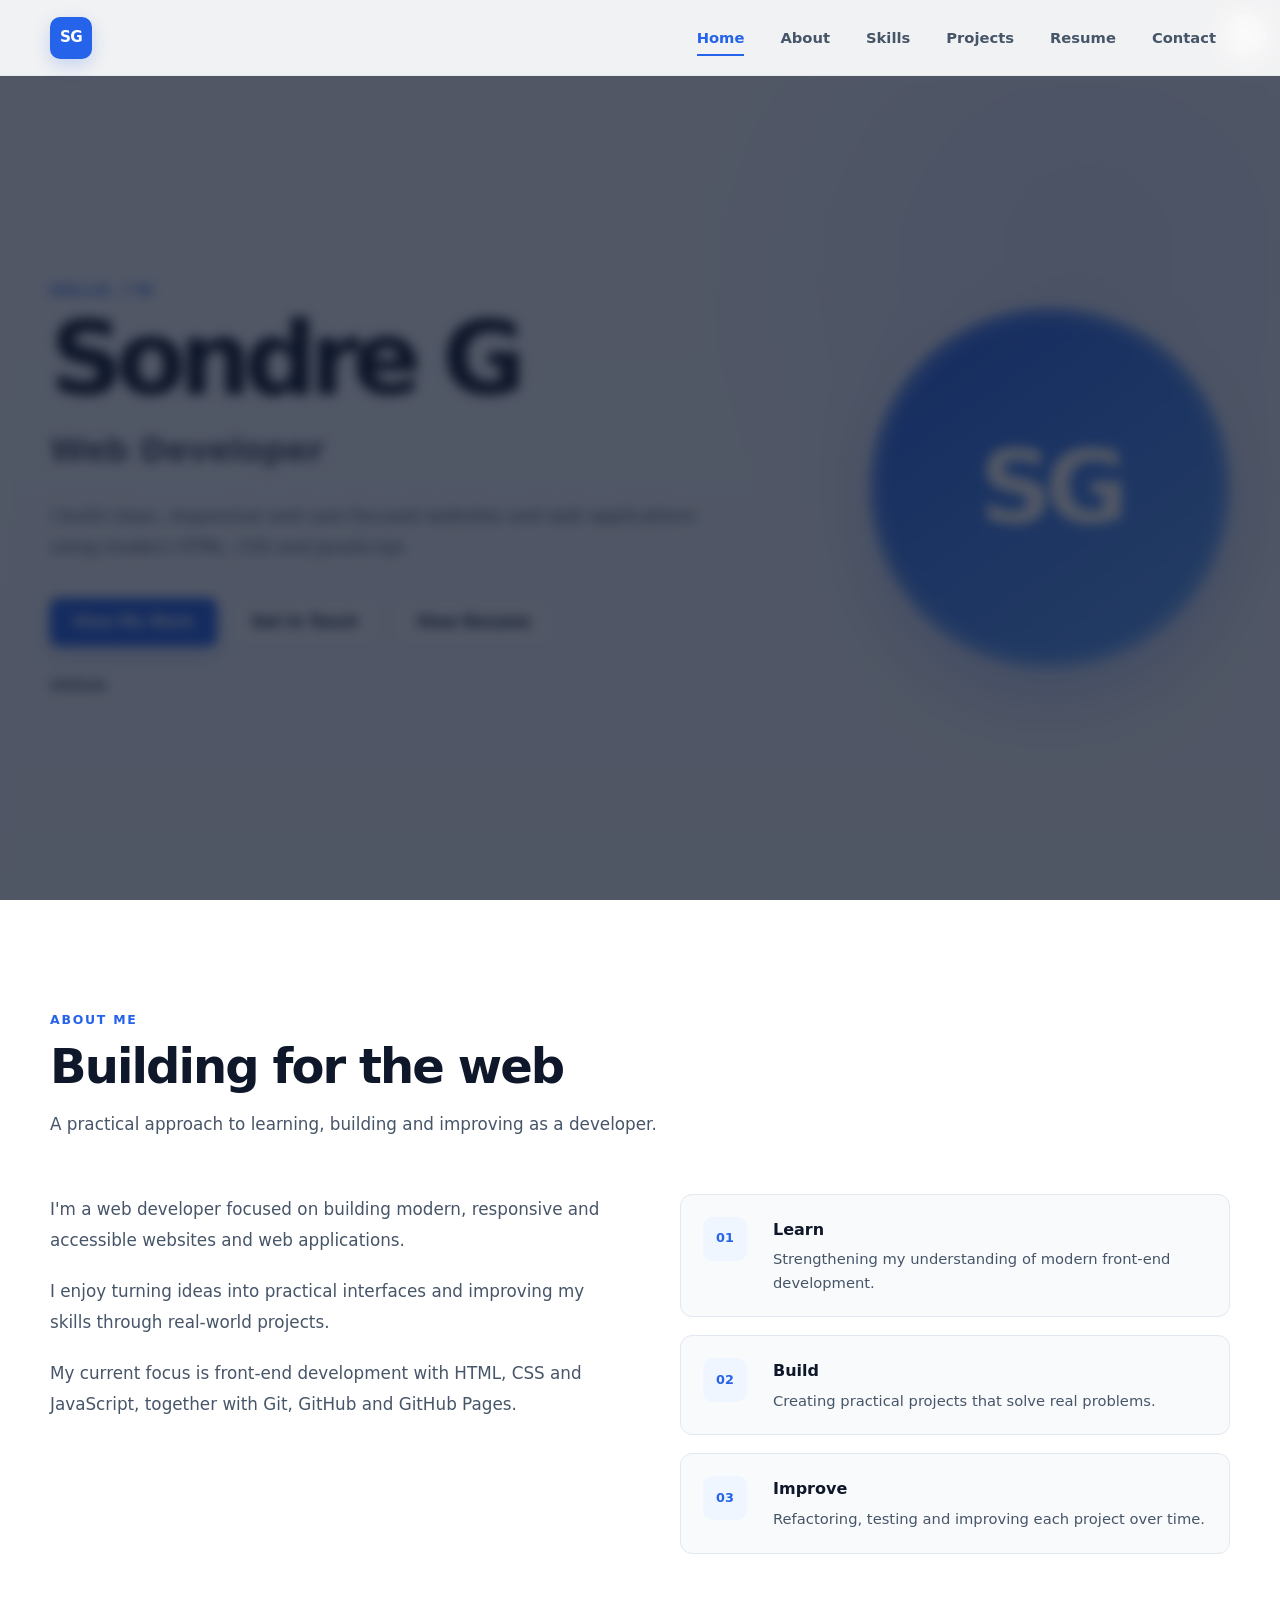
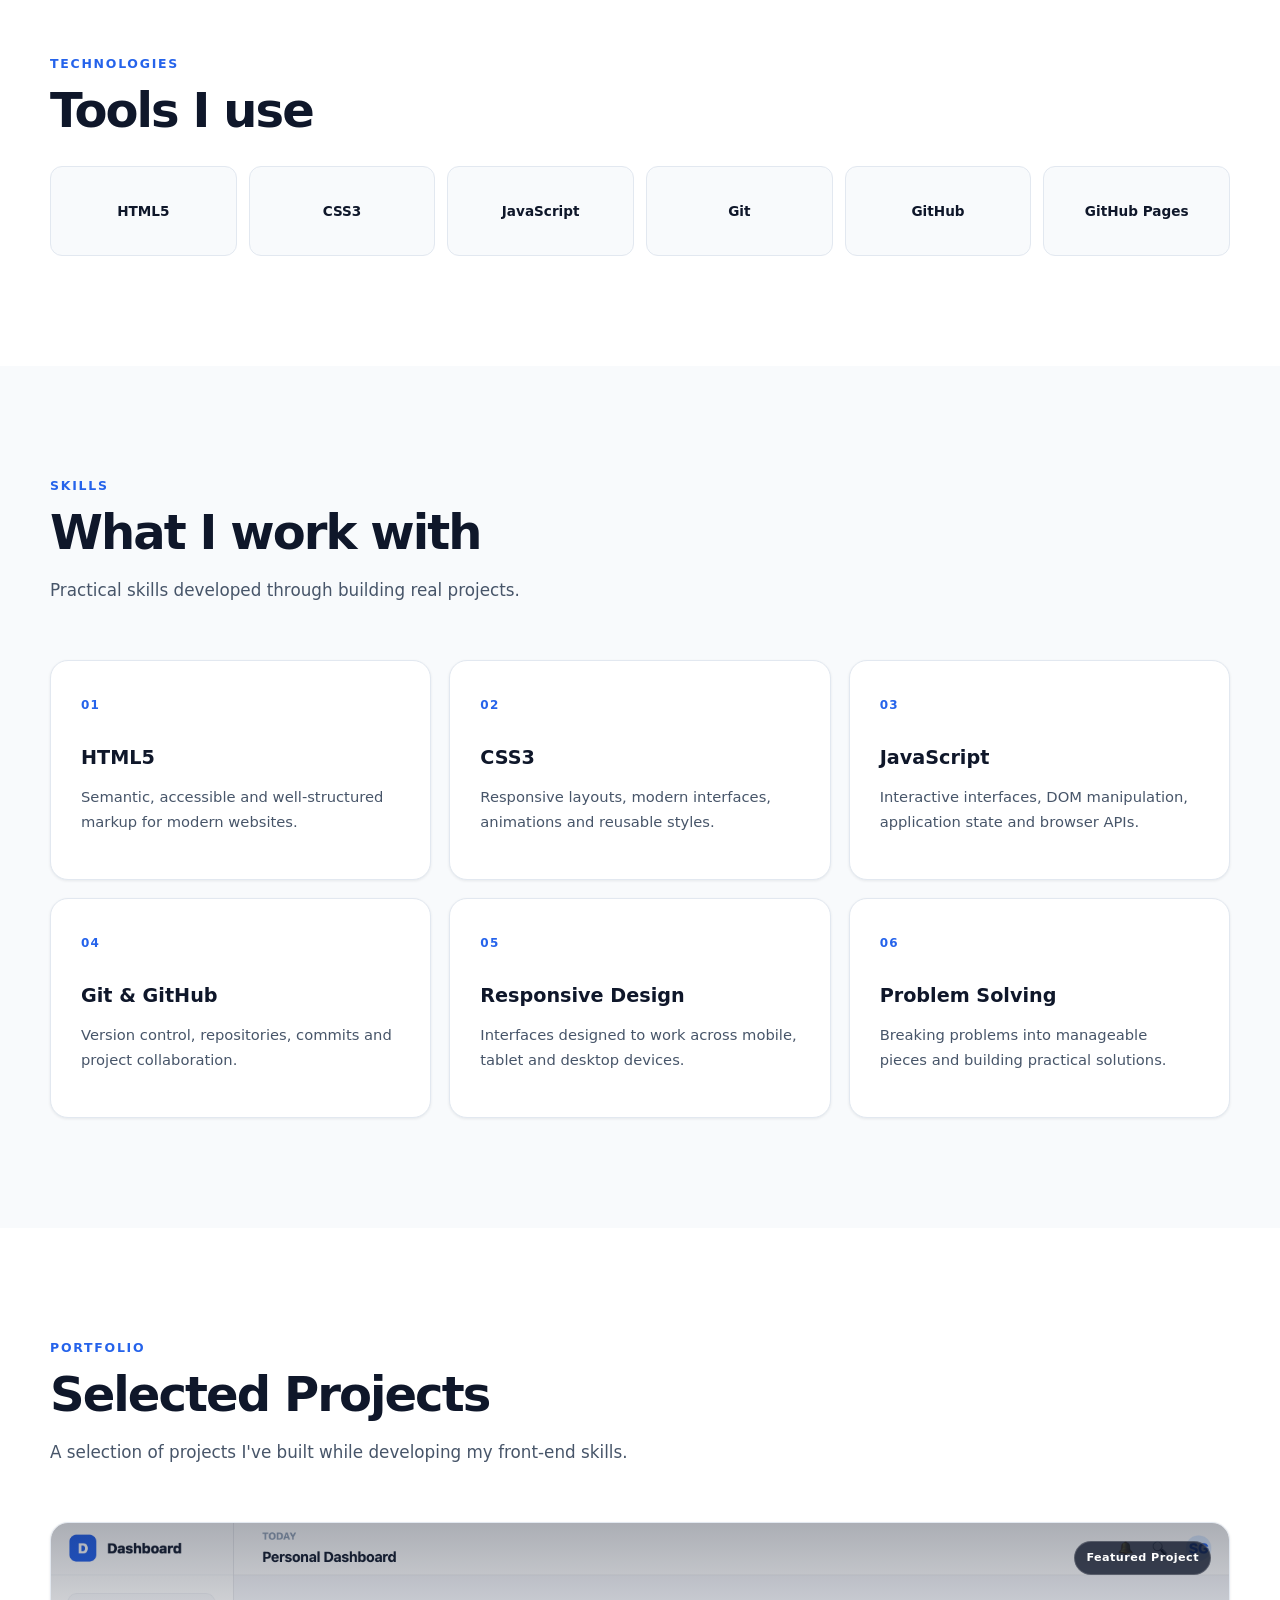
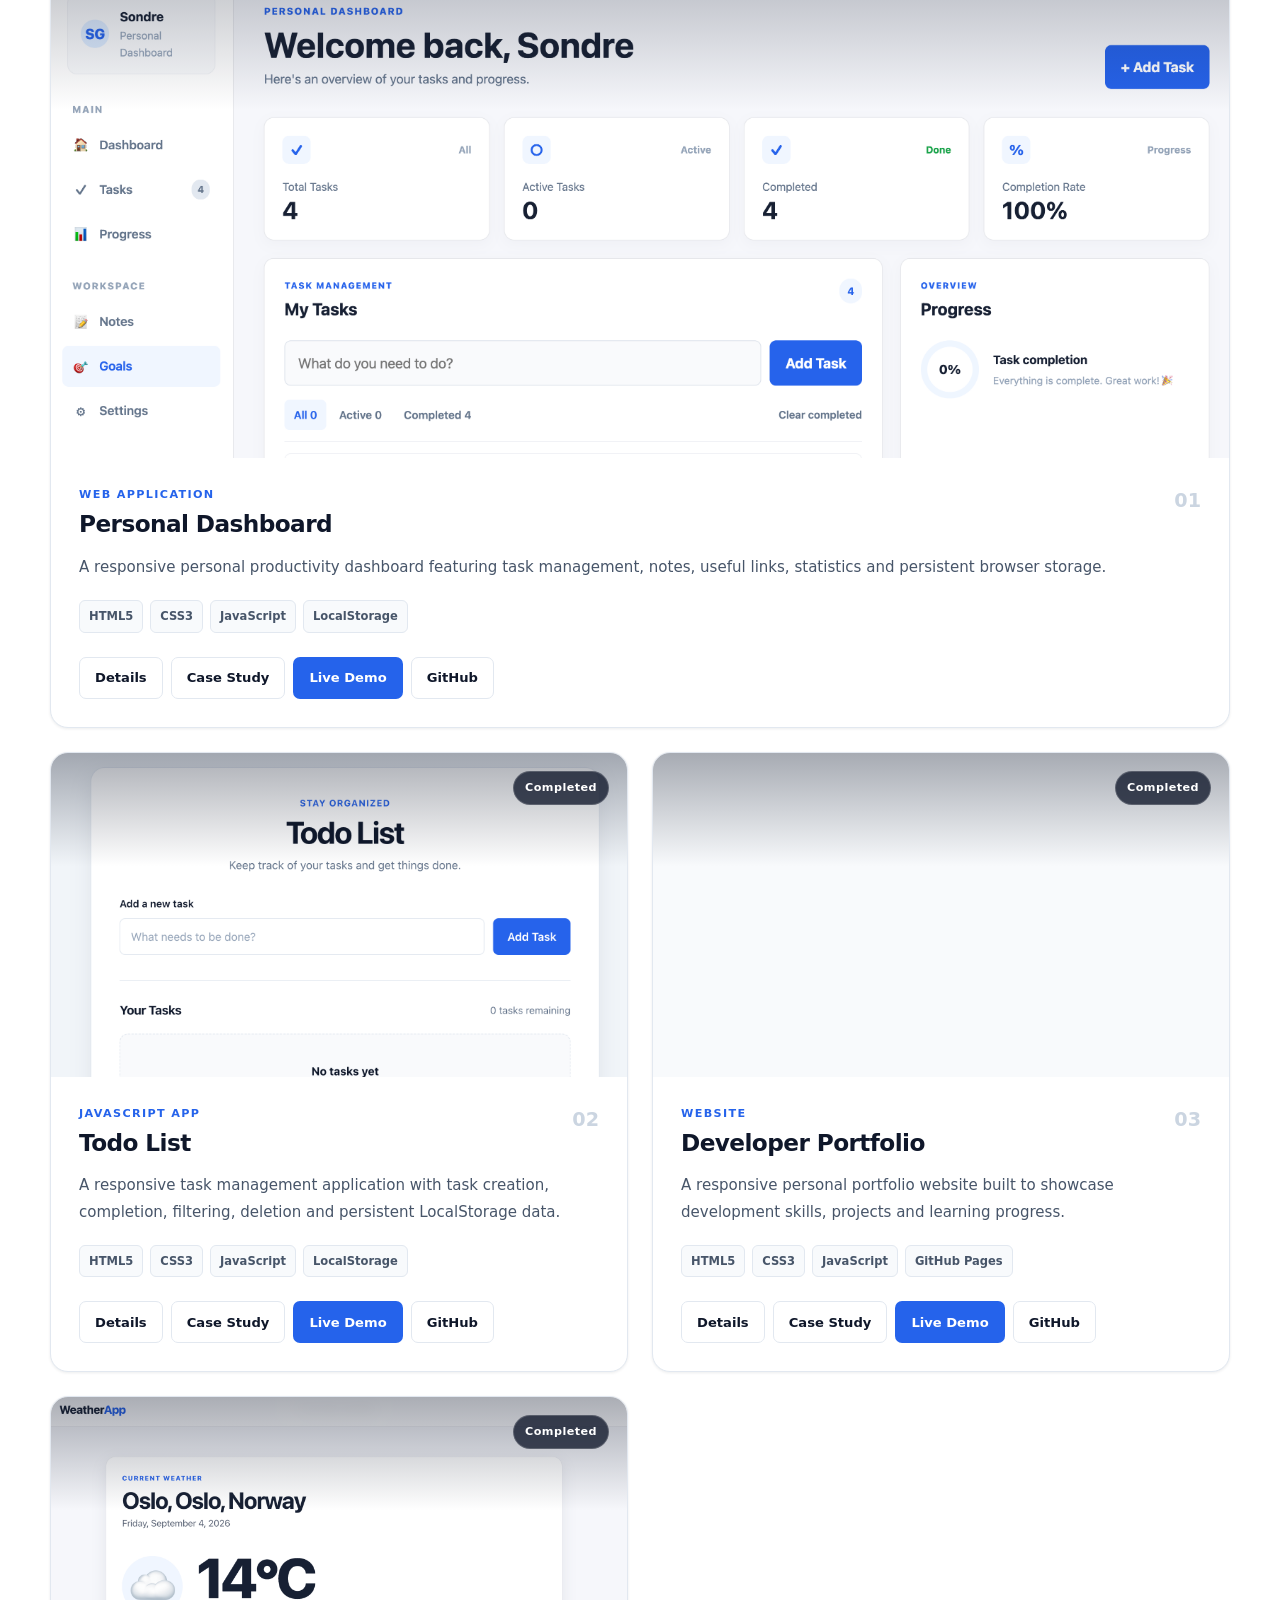
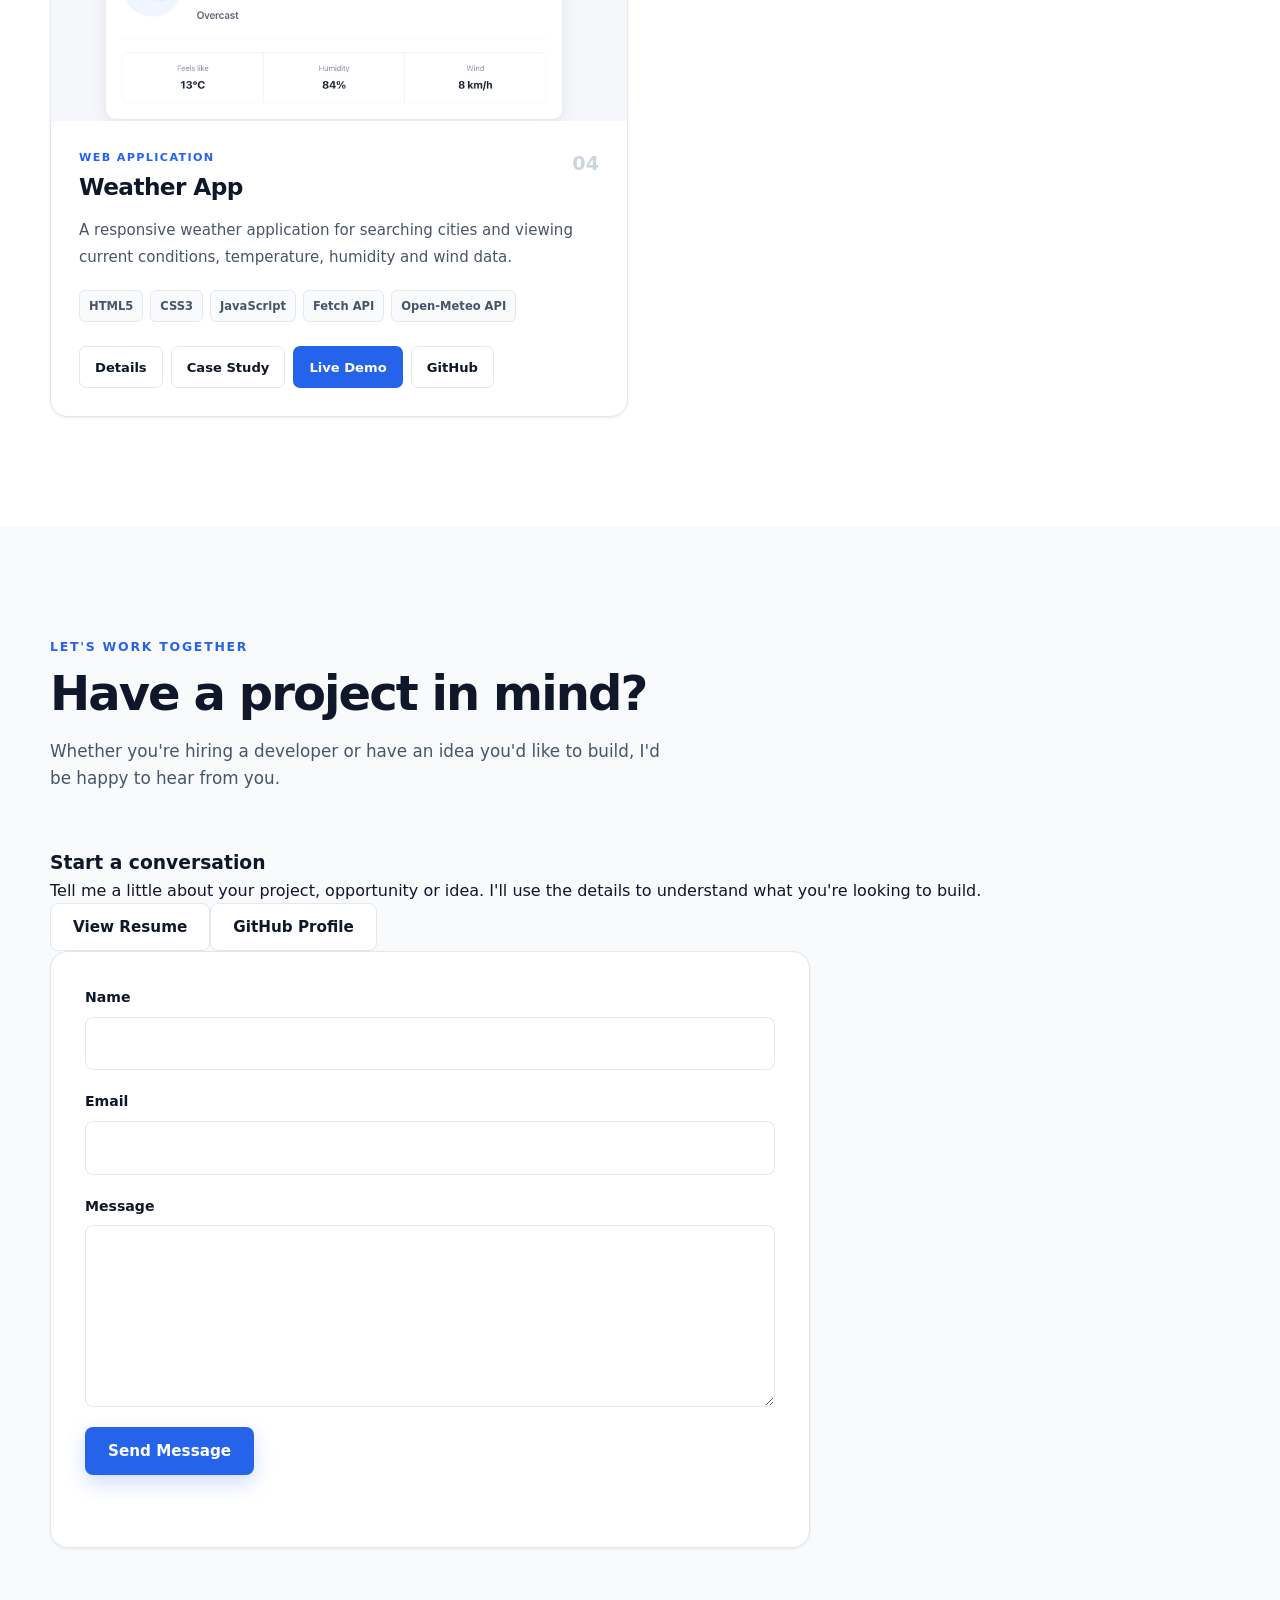
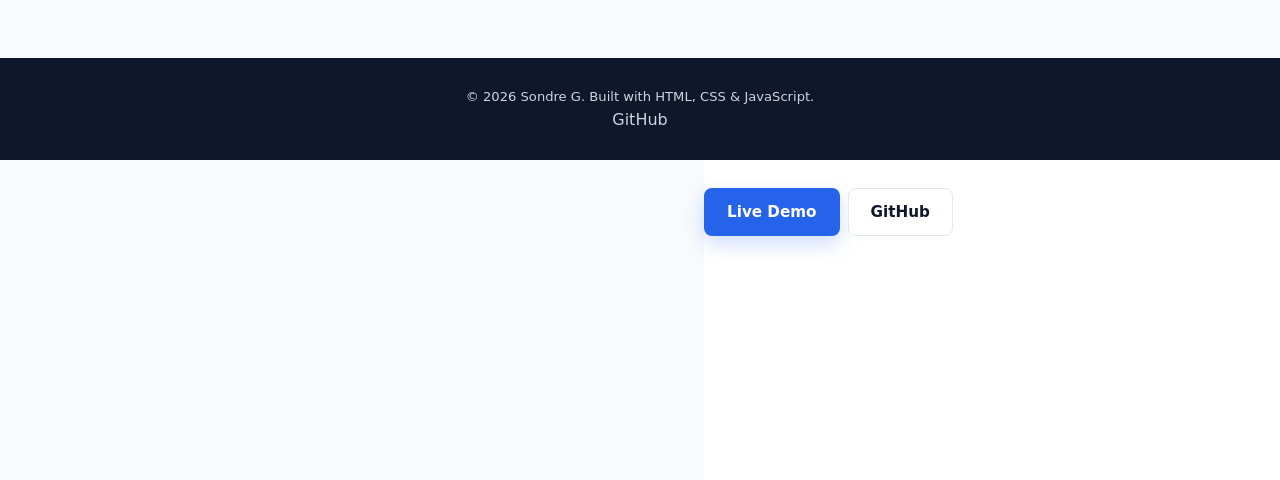
==== commit bffa2a76: "feat: add project case study links" ====
--- a/index.html
+++ b/index.html
@@ -36,10 +36,10 @@
 <section class="about section" id="about" aria-labelledby="about-title"><div class="container"><div class="section-heading reveal"><p class="section-eyebrow">About Me</p><h2 id="about-title" class="section-title">Building for the web</h2><p class="section-description">A practical approach to learning, building and improving as a developer.</p></div><div class="about-grid"><div class="about-content reveal"><p>I'm a web developer focused on building modern, responsive and accessible websites and web applications.</p><p>I enjoy turning ideas into practical interfaces and improving my skills through real-world projects.</p><p>My current focus is front-end development with HTML, CSS and JavaScript, together with Git, GitHub and GitHub Pages.</p></div><div class="timeline reveal"><div class="timeline-item"><span class="timeline-number" aria-hidden="true">01</span><div><h3>Learn</h3><p>Strengthening my understanding of modern front-end development.</p></div></div><div class="timeline-item"><span class="timeline-number" aria-hidden="true">02</span><div><h3>Build</h3><p>Creating practical projects that solve real problems.</p></div></div><div class="timeline-item"><span class="timeline-number" aria-hidden="true">03</span><div><h3>Improve</h3><p>Refactoring, testing and improving each project over time.</p></div></div></div></div><div class="technologies reveal"><div class="section-heading"><p class="section-eyebrow">Technologies</p><h3 class="section-title">Tools I use</h3></div><div class="technology-grid"><div class="technology-card"><span>HTML5</span></div><div class="technology-card"><span>CSS3</span></div><div class="technology-card"><span>JavaScript</span></div><div class="technology-card"><span>Git</span></div><div class="technology-card"><span>GitHub</span></div><div class="technology-card"><span>GitHub Pages</span></div></div></div></div></section>
 <section class="skills section" id="skills" aria-labelledby="skills-title"><div class="container"><div class="section-heading reveal"><p class="section-eyebrow">Skills</p><h2 class="section-title" id="skills-title">What I work with</h2><p class="section-description">Practical skills developed through building real projects.</p></div><div class="skills-grid"><article class="skill-card reveal"><span class="skill-number" aria-hidden="true">01</span><h3>HTML5</h3><p>Semantic, accessible and well-structured markup for modern websites.</p></article><article class="skill-card reveal"><span class="skill-number" aria-hidden="true">02</span><h3>CSS3</h3><p>Responsive layouts, modern interfaces, animations and reusable styles.</p></article><article class="skill-card reveal"><span class="skill-number" aria-hidden="true">03</span><h3>JavaScript</h3><p>Interactive interfaces, DOM manipulation, application state and browser APIs.</p></article><article class="skill-card reveal"><span class="skill-number" aria-hidden="true">04</span><h3>Git &amp; GitHub</h3><p>Version control, repositories, commits and project collaboration.</p></article><article class="skill-card reveal"><span class="skill-number" aria-hidden="true">05</span><h3>Responsive Design</h3><p>Interfaces designed to work across mobile, tablet and desktop devices.</p></article><article class="skill-card reveal"><span class="skill-number" aria-hidden="true">06</span><h3>Problem Solving</h3><p>Breaking problems into manageable pieces and building practical solutions.</p></article></div></div></section>
 <section class="projects section" id="projects" aria-labelledby="projects-title"><div class="container"><div class="section-heading reveal"><p class="section-eyebrow">Portfolio</p><h2 class="section-title" id="projects-title">Selected Projects</h2><p class="section-description">A selection of projects I've built while developing my front-end skills.</p></div><div class="projects-grid">
-<article class="project-card project-card-featured reveal"><div class="project-image"><img src="images/personal-dashboard.png" alt="Preview of the Personal Dashboard web application" loading="lazy" decoding="async"><div class="project-overlay"><span class="project-status">Featured Project</span></div></div><div class="project-content"><div class="project-header"><div><p class="project-type">WEB APPLICATION</p><h3 class="project-title">Personal Dashboard</h3></div><span class="project-number" aria-hidden="true">01</span></div><p class="project-description">A responsive personal productivity dashboard featuring task management, notes, useful links, statistics and persistent browser storage.</p><div class="project-technologies" aria-label="Technologies used"><span>HTML5</span><span>CSS3</span><span>JavaScript</span><span>LocalStorage</span></div><div class="project-actions"><button type="button" class="project-button project-button-secondary project-details-btn" data-modal="dashboard" aria-label="View details for Personal Dashboard">Details</button><a href="https://hansoinner.github.io/personal-dashboard/" class="project-button project-button-primary" target="_blank" rel="noopener noreferrer">Live Demo</a><a href="https://github.com/hansoinner/personal-dashboard" class="project-button project-button-secondary" target="_blank" rel="noopener noreferrer">GitHub</a></div></div></article>
-<article class="project-card reveal"><div class="project-image"><img src="images/todolist.png" alt="Preview of the Todo List application" loading="lazy" decoding="async"><div class="project-overlay"><span class="project-status">Completed</span></div></div><div class="project-content"><div class="project-header"><div><p class="project-type">JAVASCRIPT APP</p><h3 class="project-title">Todo List</h3></div><span class="project-number" aria-hidden="true">02</span></div><p class="project-description">A responsive task management application with task creation, completion, filtering, deletion and persistent LocalStorage data.</p><div class="project-technologies" aria-label="Technologies used"><span>HTML5</span><span>CSS3</span><span>JavaScript</span><span>LocalStorage</span></div><div class="project-actions"><button type="button" class="project-button project-button-secondary project-details-btn" data-modal="todolist" aria-label="View details for Todo List">Details</button><a href="https://hansoinner.github.io/todo-list/" class="project-button project-button-primary" target="_blank" rel="noopener noreferrer">Live Demo</a><a href="https://github.com/hansoinner/todo-list" class="project-button project-button-secondary" target="_blank" rel="noopener noreferrer">GitHub</a></div></div></article>
-<article class="project-card reveal"><div class="project-image"><img src="images/portfolio1.png" alt="Preview of the Sondre G developer portfolio website" loading="lazy" decoding="async"><div class="project-overlay"><span class="project-status">Completed</span></div></div><div class="project-content"><div class="project-header"><div><p class="project-type">WEBSITE</p><h3 class="project-title">Developer Portfolio</h3></div><span class="project-number" aria-hidden="true">03</span></div><p class="project-description">A responsive personal portfolio website built to showcase development skills, projects and learning progress.</p><div class="project-technologies" aria-label="Technologies used"><span>HTML5</span><span>CSS3</span><span>JavaScript</span><span>GitHub Pages</span></div><div class="project-actions"><button type="button" class="project-button project-button-secondary project-details-btn" data-modal="portfolio" aria-label="View details for Developer Portfolio">Details</button><a href="https://hansoinner.github.io/portfolio/" class="project-button project-button-primary" target="_blank" rel="noopener noreferrer">Live Demo</a><a href="https://github.com/hansoinner/portfolio" class="project-button project-button-secondary" target="_blank" rel="noopener noreferrer">GitHub</a></div></div></article>
-<article class="project-card reveal"><div class="project-image"><img src="images/weather-app.png" alt="Preview of the Weather App web application" loading="lazy" decoding="async"><div class="project-overlay"><span class="project-status">Completed</span></div></div><div class="project-content"><div class="project-header"><div><p class="project-type">WEB APPLICATION</p><h3 class="project-title">Weather App</h3></div><span class="project-number" aria-hidden="true">04</span></div><p class="project-description">A responsive weather application for searching cities and viewing current conditions, temperature, humidity and wind data.</p><div class="project-technologies" aria-label="Technologies used"><span>HTML5</span><span>CSS3</span><span>JavaScript</span><span>Fetch API</span><span>Open-Meteo API</span></div><div class="project-actions"><button type="button" class="project-button project-button-secondary project-details-btn" data-modal="weather" aria-label="View details for Weather App">Details</button><a href="https://hansoinner.github.io/weather-app/" class="project-button project-button-primary" target="_blank" rel="noopener noreferrer">Live Demo</a><a href="https://github.com/hansoinner/weather-app" class="project-button project-button-secondary" target="_blank" rel="noopener noreferrer">GitHub</a></div></div></article>
+<article class="project-card project-card-featured reveal"><div class="project-image"><img src="images/personal-dashboard.png" alt="Preview of the Personal Dashboard web application" loading="lazy" decoding="async"><div class="project-overlay"><span class="project-status">Featured Project</span></div></div><div class="project-content"><div class="project-header"><div><p class="project-type">WEB APPLICATION</p><h3 class="project-title">Personal Dashboard</h3></div><span class="project-number" aria-hidden="true">01</span></div><p class="project-description">A responsive personal productivity dashboard featuring task management, notes, useful links, statistics and persistent browser storage.</p><div class="project-technologies" aria-label="Technologies used"><span>HTML5</span><span>CSS3</span><span>JavaScript</span><span>LocalStorage</span></div><div class="project-actions"><button type="button" class="project-button project-button-secondary project-details-btn" data-modal="dashboard" aria-label="View details for Personal Dashboard">Details</button><a href="project.html?project=dashboard" class="project-button project-button-secondary">Case Study</a><a href="https://hansoinner.github.io/personal-dashboard/" class="project-button project-button-primary" target="_blank" rel="noopener noreferrer">Live Demo</a><a href="https://github.com/hansoinner/personal-dashboard" class="project-button project-button-secondary" target="_blank" rel="noopener noreferrer">GitHub</a></div></div></article>
+<article class="project-card reveal"><div class="project-image"><img src="images/todolist.png" alt="Preview of the Todo List application" loading="lazy" decoding="async"><div class="project-overlay"><span class="project-status">Completed</span></div></div><div class="project-content"><div class="project-header"><div><p class="project-type">JAVASCRIPT APP</p><h3 class="project-title">Todo List</h3></div><span class="project-number" aria-hidden="true">02</span></div><p class="project-description">A responsive task management application with task creation, completion, filtering, deletion and persistent LocalStorage data.</p><div class="project-technologies" aria-label="Technologies used"><span>HTML5</span><span>CSS3</span><span>JavaScript</span><span>LocalStorage</span></div><div class="project-actions"><button type="button" class="project-button project-button-secondary project-details-btn" data-modal="todolist" aria-label="View details for Todo List">Details</button><a href="project.html?project=todolist" class="project-button project-button-secondary">Case Study</a><a href="https://hansoinner.github.io/todo-list/" class="project-button project-button-primary" target="_blank" rel="noopener noreferrer">Live Demo</a><a href="https://github.com/hansoinner/todo-list" class="project-button project-button-secondary" target="_blank" rel="noopener noreferrer">GitHub</a></div></div></article>
+<article class="project-card reveal"><div class="project-image"><img src="images/portfolio1.png" alt="Preview of the Sondre G developer portfolio website" loading="lazy" decoding="async"><div class="project-overlay"><span class="project-status">Completed</span></div></div><div class="project-content"><div class="project-header"><div><p class="project-type">WEBSITE</p><h3 class="project-title">Developer Portfolio</h3></div><span class="project-number" aria-hidden="true">03</span></div><p class="project-description">A responsive personal portfolio website built to showcase development skills, projects and learning progress.</p><div class="project-technologies" aria-label="Technologies used"><span>HTML5</span><span>CSS3</span><span>JavaScript</span><span>GitHub Pages</span></div><div class="project-actions"><button type="button" class="project-button project-button-secondary project-details-btn" data-modal="portfolio" aria-label="View details for Developer Portfolio">Details</button><a href="project.html?project=portfolio" class="project-button project-button-secondary">Case Study</a><a href="https://hansoinner.github.io/portfolio/" class="project-button project-button-primary" target="_blank" rel="noopener noreferrer">Live Demo</a><a href="https://github.com/hansoinner/portfolio" class="project-button project-button-secondary" target="_blank" rel="noopener noreferrer">GitHub</a></div></div></article>
+<article class="project-card reveal"><div class="project-image"><img src="images/weather-app.png" alt="Preview of the Weather App web application" loading="lazy" decoding="async"><div class="project-overlay"><span class="project-status">Completed</span></div></div><div class="project-content"><div class="project-header"><div><p class="project-type">WEB APPLICATION</p><h3 class="project-title">Weather App</h3></div><span class="project-number" aria-hidden="true">04</span></div><p class="project-description">A responsive weather application for searching cities and viewing current conditions, temperature, humidity and wind data.</p><div class="project-technologies" aria-label="Technologies used"><span>HTML5</span><span>CSS3</span><span>JavaScript</span><span>Fetch API</span><span>Open-Meteo API</span></div><div class="project-actions"><button type="button" class="project-button project-button-secondary project-details-btn" data-modal="weather" aria-label="View details for Weather App">Details</button><a href="project.html?project=weather" class="project-button project-button-secondary">Case Study</a><a href="https://hansoinner.github.io/weather-app/" class="project-button project-button-primary" target="_blank" rel="noopener noreferrer">Live Demo</a><a href="https://github.com/hansoinner/weather-app" class="project-button project-button-secondary" target="_blank" rel="noopener noreferrer">GitHub</a></div></div></article>
 </div></div></section>
 <section class="contact section" id="contact" aria-labelledby="contact-title"><div class="container"><div class="section-heading reveal"><p class="section-eyebrow">Let's Work Together</p><h2 class="section-title" id="contact-title">Have a project in mind?</h2><p class="section-description">Whether you're hiring a developer or have an idea you'd like to build, I'd be happy to hear from you.</p></div><div class="contact-grid"><div class="contact-content reveal"><h3>Start a conversation</h3><p>Tell me a little about your project, opportunity or idea. I'll use the details to understand what you're looking to build.</p><div class="contact-links"><a href="resume.html" class="button button-secondary">View Resume</a><a href="https://github.com/hansoinner" class="button button-secondary" target="_blank" rel="noopener noreferrer">GitHub Profile</a></div></div><form class="contact-form reveal" id="contact-form" action="https://formspree.io/f/xjkwzjqr" method="POST" novalidate><div class="form-group"><label for="name">Name</label><input type="text" id="name" name="name" autocomplete="name" required></div><div class="form-group"><label for="email">Email</label><input type="email" id="email" name="email" autocomplete="email" required></div><div class="form-group"><label for="message">Message</label><textarea id="message" name="message" rows="6" required></textarea></div><button type="submit" class="button button-primary" id="contact-submit">Send Message</button><p class="form-status" id="form-status" role="status" aria-live="polite"></p></form></div></div></section>
 </main>
@@ -47,4 +47,4 @@
 <div class="modal" id="project-modal" aria-hidden="true"><div class="modal-overlay" data-modal-close></div><div class="modal-content" role="dialog" aria-modal="true" aria-labelledby="modal-title"><button type="button" class="modal-close" id="modal-close" aria-label="Close project details">&times;</button><img id="modal-image" src="" alt="" class="modal-image"><div class="modal-body"><p class="modal-type" id="modal-type"></p><h2 id="modal-title"></h2><p id="modal-description"></p><div class="modal-technologies" id="modal-technologies"></div><div class="modal-actions"><a id="modal-demo" href="#" class="button button-primary" target="_blank" rel="noopener noreferrer">Live Demo</a><a id="modal-github" href="#" class="button button-secondary" target="_blank" rel="noopener noreferrer">GitHub</a></div></div></div></div>
 <script src="script.js" defer></script>
 </body>
-</html>+</html>
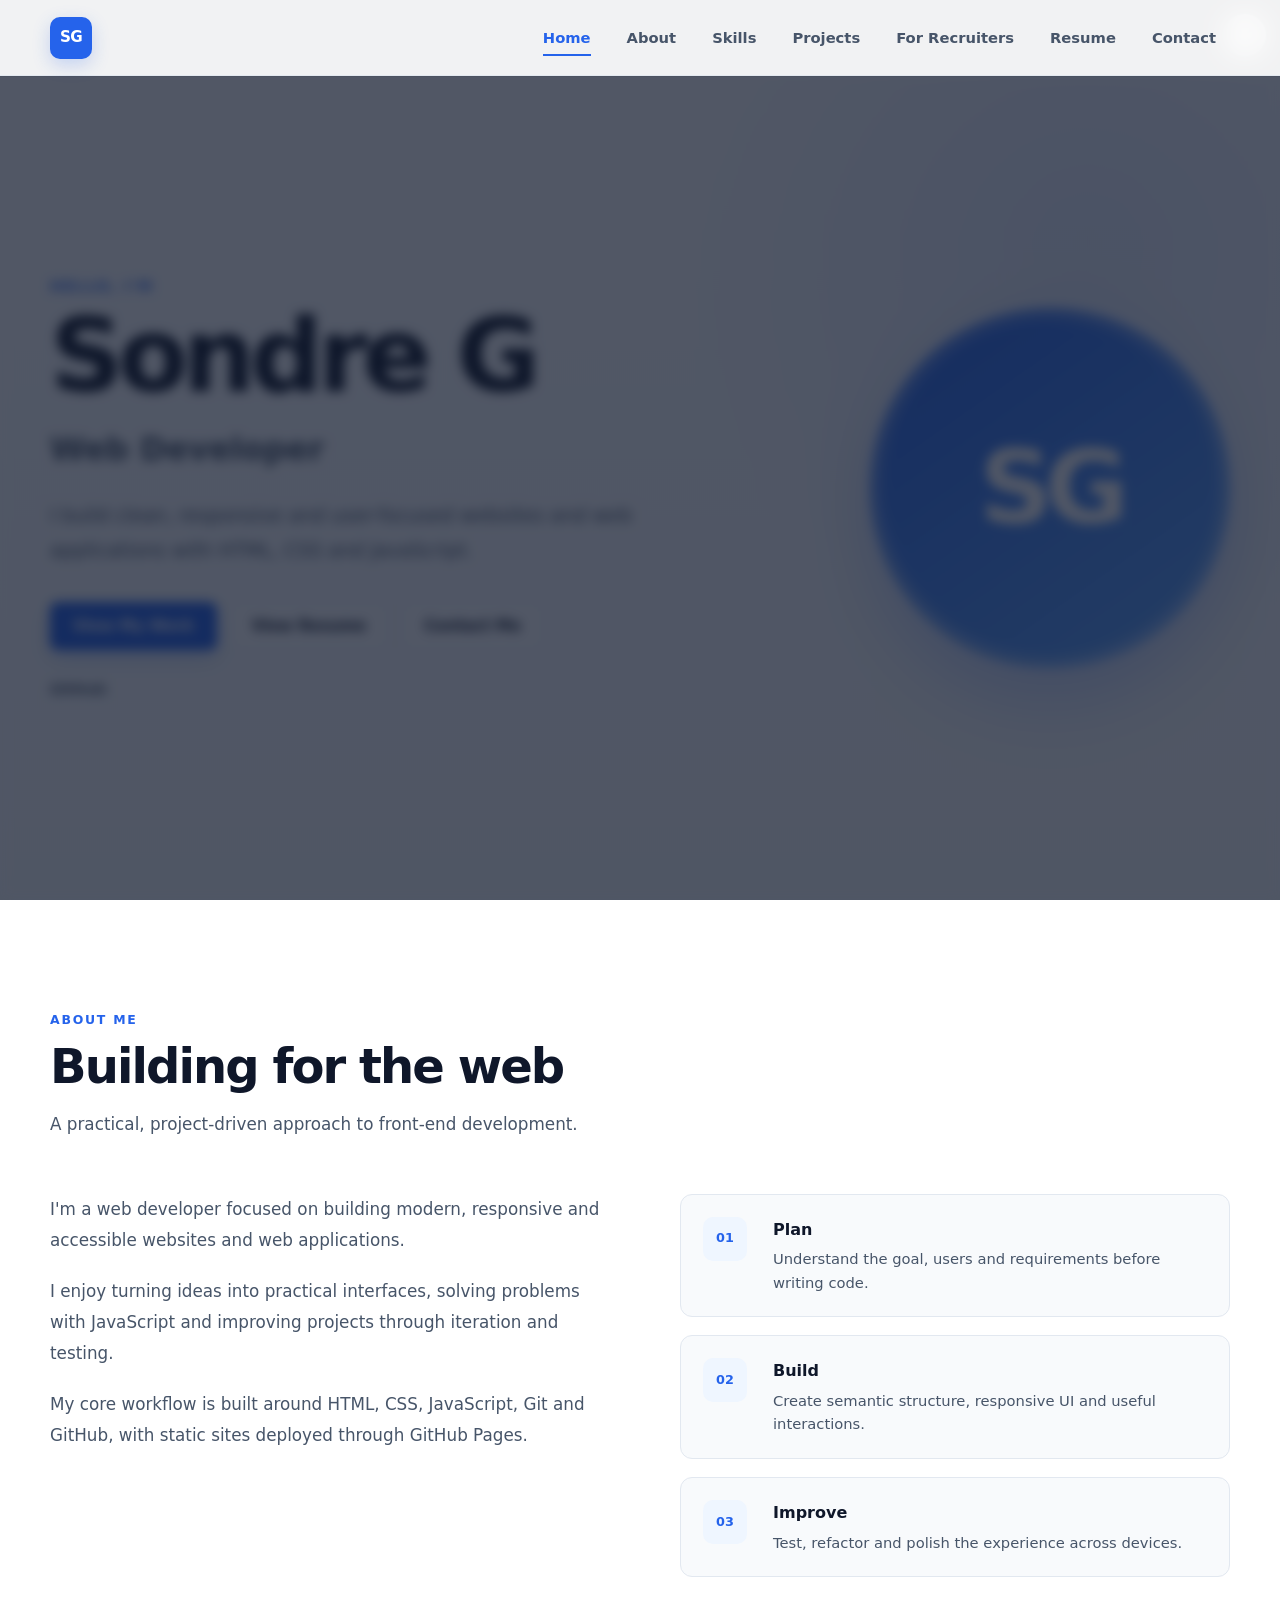
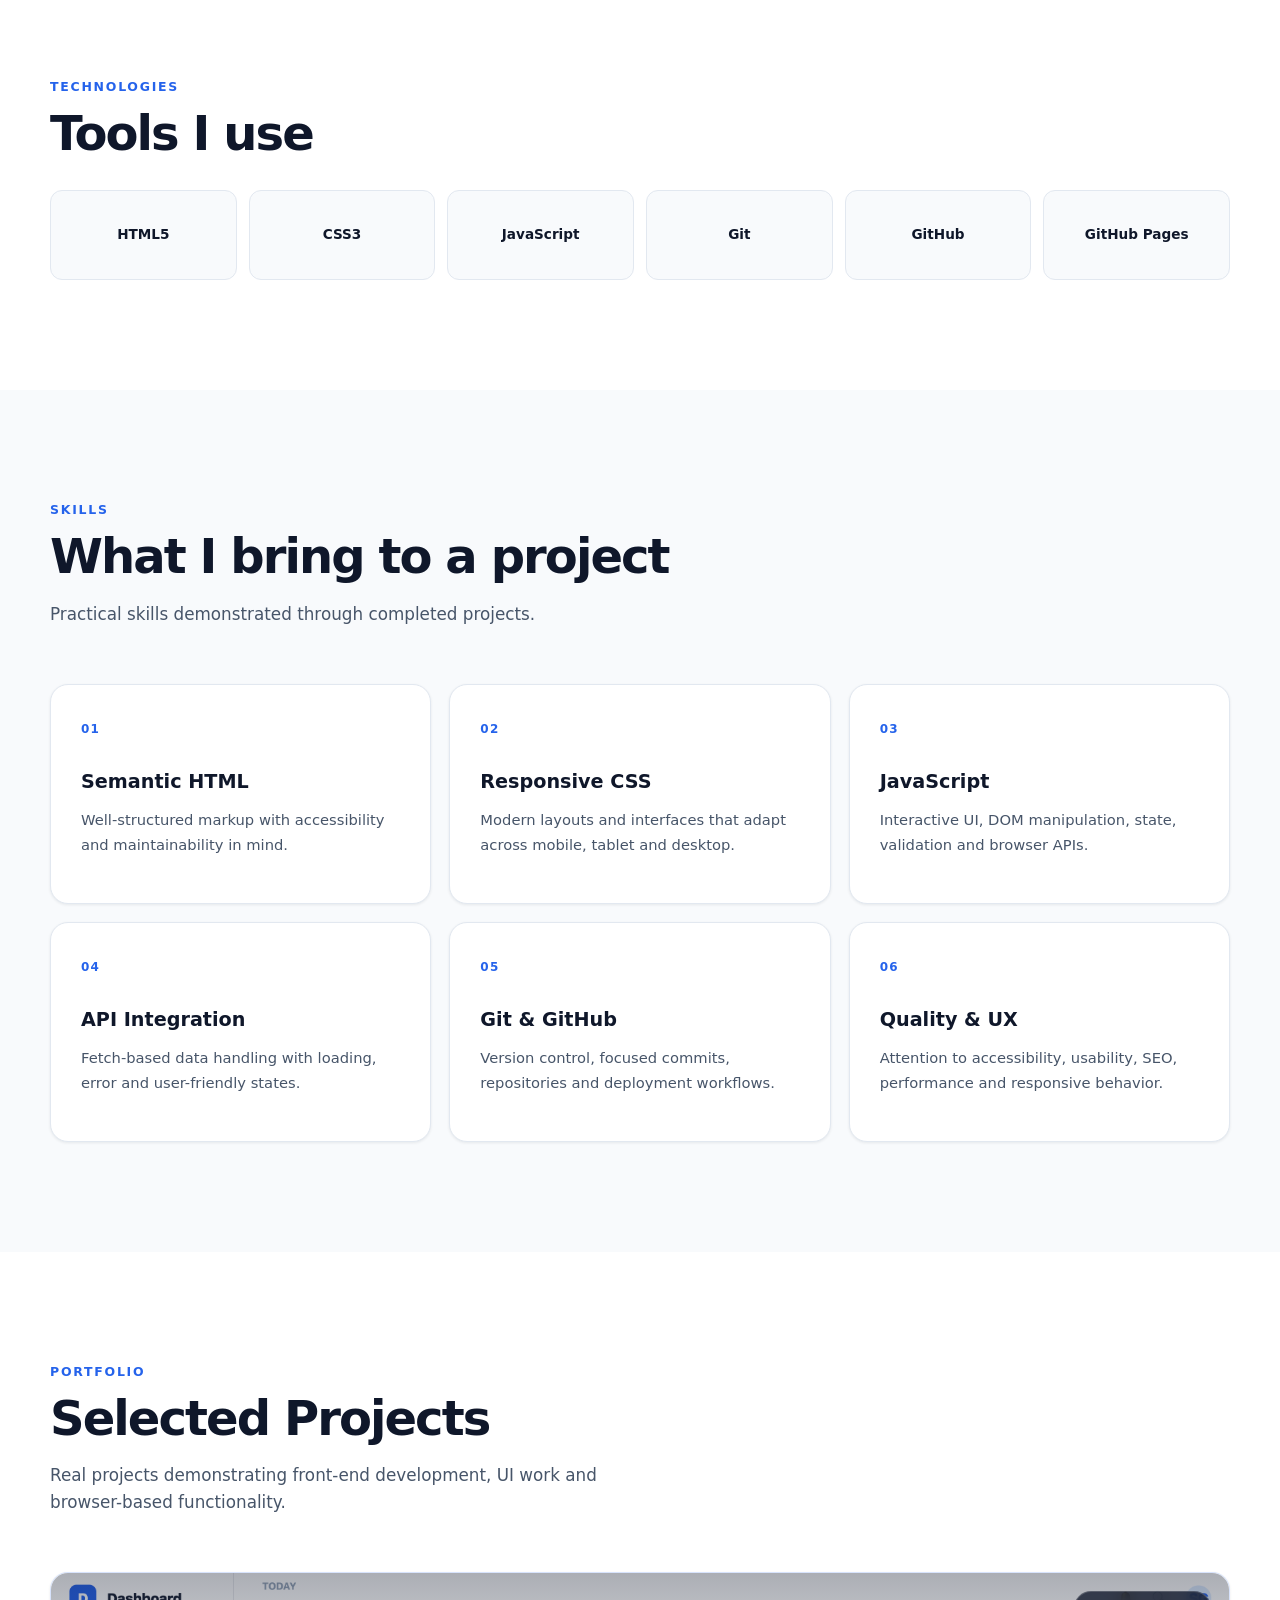
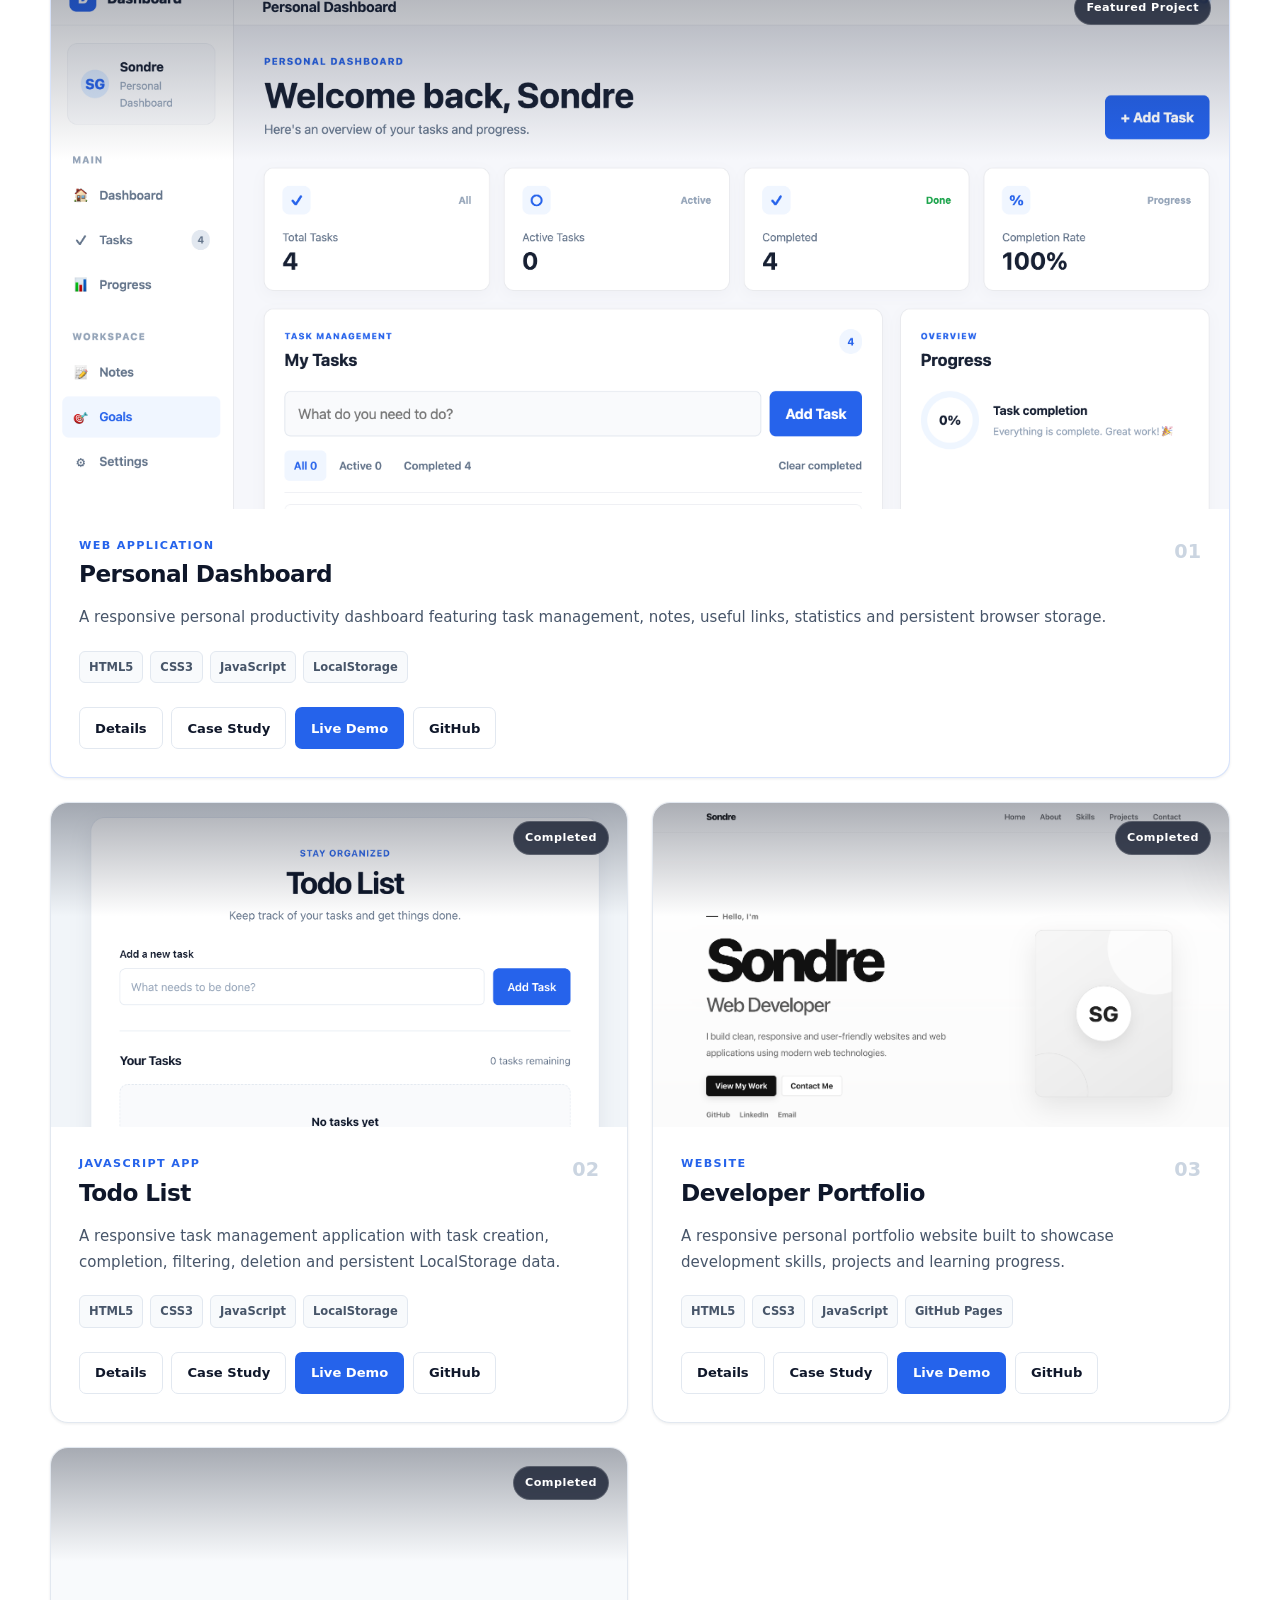
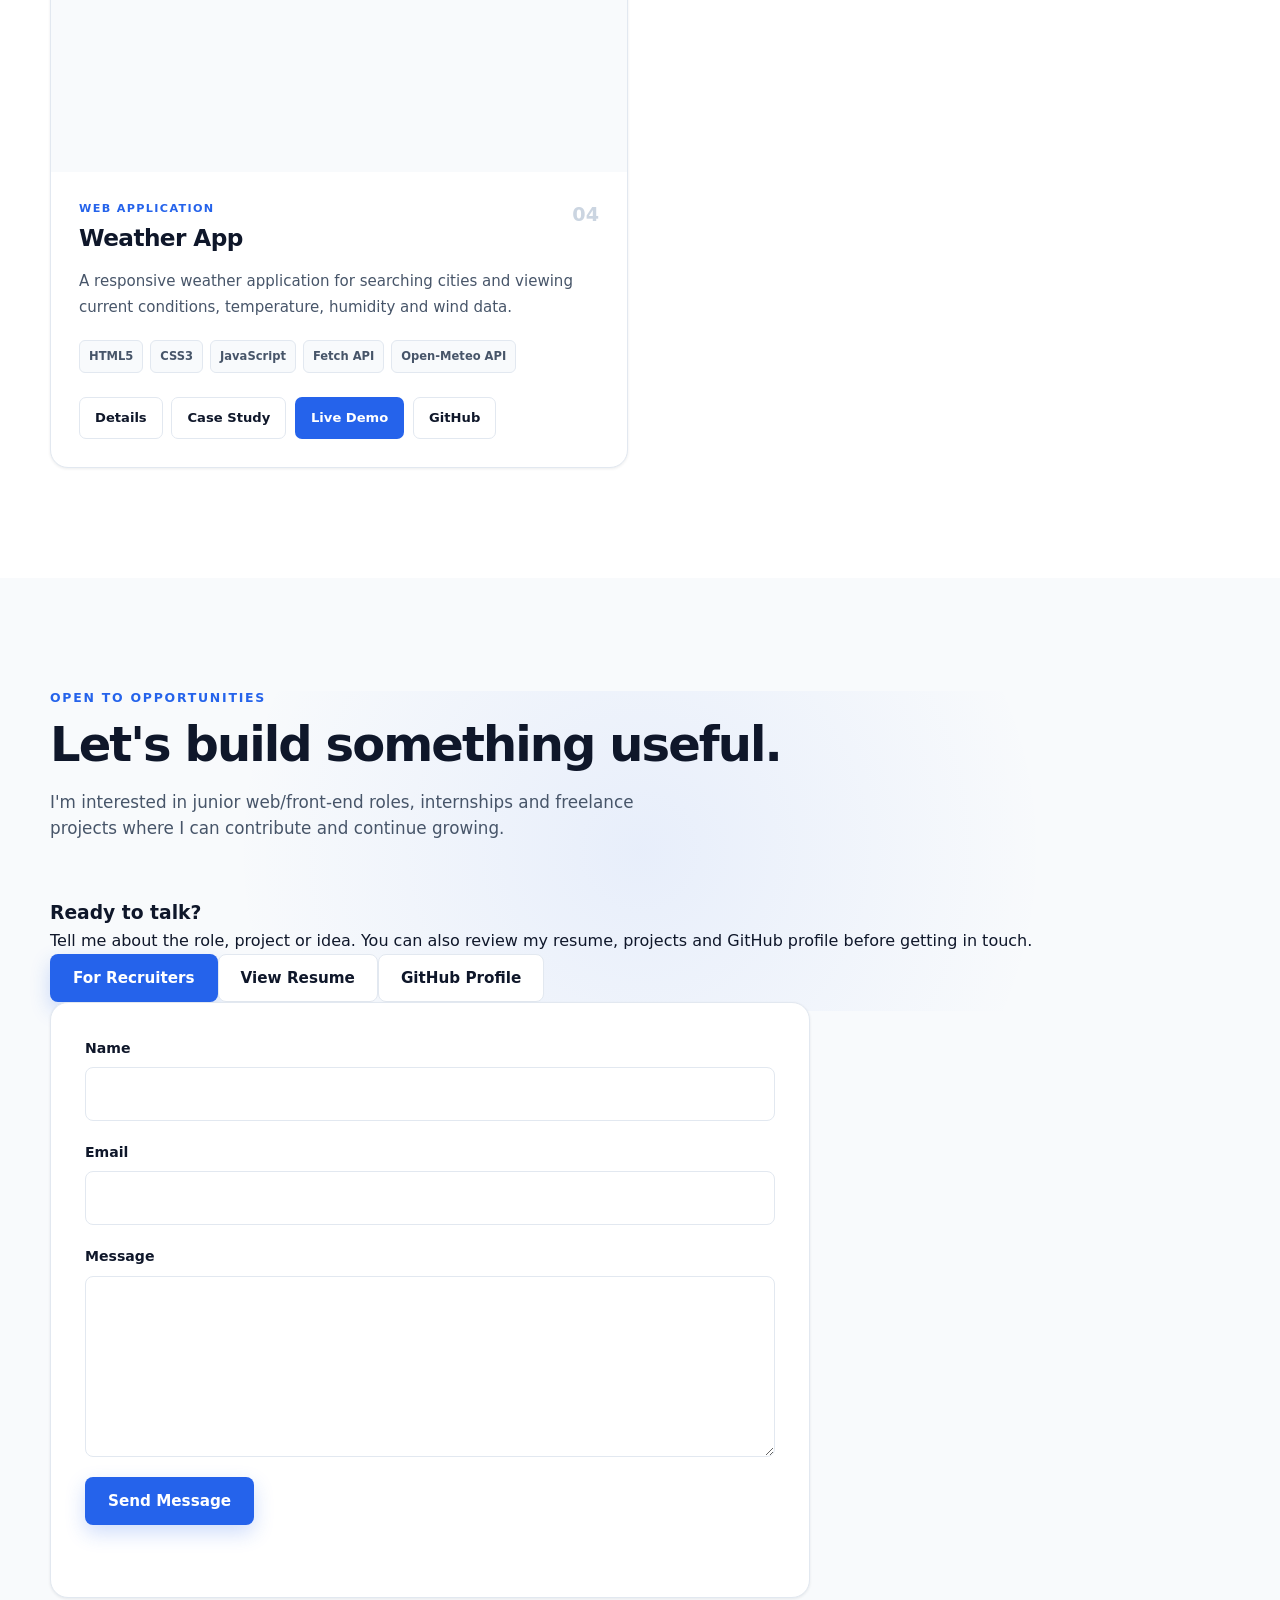
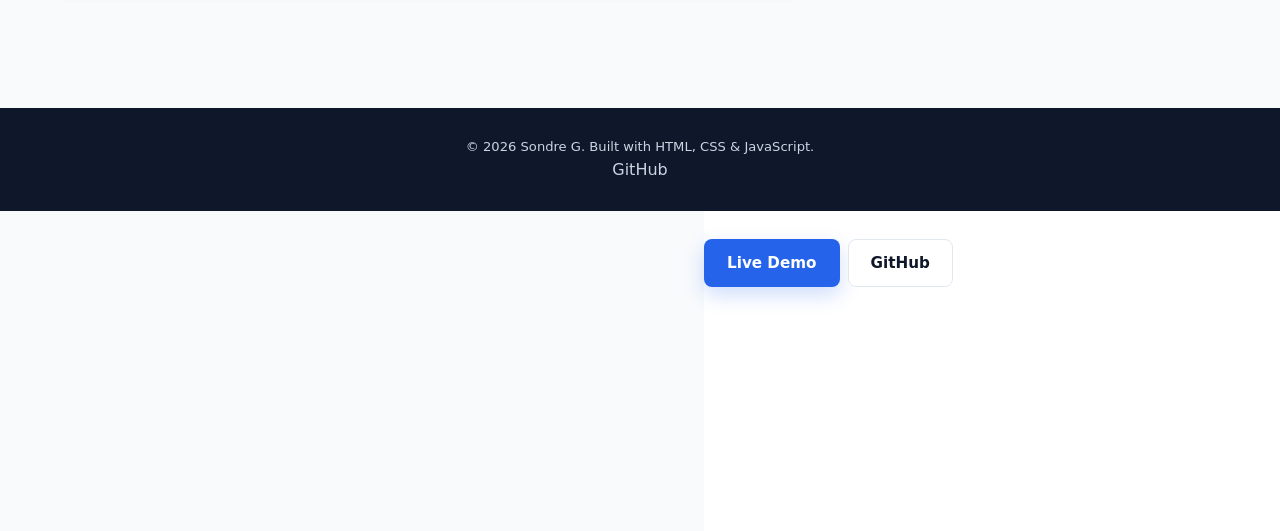
==== commit 6711159b: "feat: finish portfolio homepage for job applications" ====
--- a/index.html
+++ b/index.html
@@ -3,7 +3,7 @@
 <head>
     <meta charset="UTF-8">
     <meta name="viewport" content="width=device-width, initial-scale=1.0">
-    <meta name="description" content="Sondre G — Web developer portfolio showcasing responsive websites and web applications built with HTML, CSS and JavaScript.">
+    <meta name="description" content="Sondre G — Web Developer portfolio featuring responsive websites, JavaScript applications, API integrations and practical front-end projects.">
     <meta name="author" content="Sondre G">
     <meta name="robots" content="index, follow">
     <meta name="theme-color" content="#2563eb">
@@ -13,35 +13,36 @@
     <meta property="og:site_name" content="Sondre G">
     <meta property="og:locale" content="en_US">
     <meta property="og:title" content="Sondre G | Web Developer">
-    <meta property="og:description" content="Web developer portfolio showcasing responsive websites and web applications built with HTML, CSS and JavaScript.">
+    <meta property="og:description" content="Web Developer portfolio featuring responsive websites, JavaScript applications, API integrations and practical front-end projects.">
     <meta property="og:url" content="https://hansoinner.github.io/portfolio/">
     <meta property="og:image" content="https://hansoinner.github.io/portfolio/images/portfolio1.png">
     <meta property="og:image:alt" content="Preview of Sondre G's web developer portfolio">
     <meta name="twitter:card" content="summary_large_image">
     <meta name="twitter:title" content="Sondre G | Web Developer">
-    <meta name="twitter:description" content="Web developer portfolio showcasing responsive websites and web applications built with HTML, CSS and JavaScript.">
+    <meta name="twitter:description" content="Web Developer portfolio featuring responsive websites, JavaScript applications, API integrations and practical front-end projects.">
     <meta name="twitter:image" content="https://hansoinner.github.io/portfolio/images/portfolio1.png">
     <meta name="twitter:image:alt" content="Preview of Sondre G's web developer portfolio">
     <title>Sondre G | Web Developer</title>
     <link rel="canonical" href="https://hansoinner.github.io/portfolio/">
     <link rel="icon" href="data:image/svg+xml,%3Csvg xmlns='http://www.w3.org/2000/svg' viewBox='0 0 100 100'%3E%3Crect width='100' height='100' rx='20' fill='%232563eb'/%3E%3Ctext x='50' y='68' text-anchor='middle' font-family='Arial,sans-serif' font-size='48' font-weight='700' fill='white'%3ESG%3C/text%3E%3C/svg%3E">
     <link rel="stylesheet" href="style.css">
-    <script type="application/ld+json">{"@context":"https://schema.org","@graph":[{"@type":"Person","@id":"https://hansoinner.github.io/portfolio/#person","name":"Sondre G","url":"https://hansoinner.github.io/portfolio/","jobTitle":"Web Developer","sameAs":["https://github.com/hansoinner"],"knowsAbout":["HTML5","CSS3","JavaScript","Responsive Web Design","Git","GitHub"]},{"@type":"WebSite","@id":"https://hansoinner.github.io/portfolio/#website","url":"https://hansoinner.github.io/portfolio/","name":"Sondre G | Web Developer","description":"Web developer portfolio showcasing responsive websites and web applications built with HTML, CSS and JavaScript.","publisher":{"@id":"https://hansoinner.github.io/portfolio/#person"},"inLanguage":"en"},{"@type":"CollectionPage","@id":"https://hansoinner.github.io/portfolio/#portfolio","url":"https://hansoinner.github.io/portfolio/","name":"Sondre G Web Developer Portfolio","isPartOf":{"@id":"https://hansoinner.github.io/portfolio/#website"},"about":{"@id":"https://hansoinner.github.io/portfolio/#person"},"mainEntity":{"@type":"ItemList","numberOfItems":4,"itemListElement":[{"@type":"ListItem","position":1,"name":"Personal Dashboard","url":"https://hansoinner.github.io/personal-dashboard/"},{"@type":"ListItem","position":2,"name":"Todo List","url":"https://hansoinner.github.io/todo-list/"},{"@type":"ListItem","position":3,"name":"Developer Portfolio","url":"https://hansoinner.github.io/portfolio/"},{"@type":"ListItem","position":4,"name":"Weather App","url":"https://hansoinner.github.io/weather-app/"}]}}]}</script>
+    <link rel="stylesheet" href="visual-polish.css">
+    <script type="application/ld+json">{"@context":"https://schema.org","@graph":[{"@type":"Person","@id":"https://hansoinner.github.io/portfolio/#person","name":"Sondre G","url":"https://hansoinner.github.io/portfolio/","jobTitle":"Web Developer","sameAs":["https://github.com/hansoinner"],"knowsAbout":["HTML5","CSS3","JavaScript","Responsive Web Design","Web Accessibility","Git","GitHub","API Integration"]},{"@type":"WebSite","@id":"https://hansoinner.github.io/portfolio/#website","url":"https://hansoinner.github.io/portfolio/","name":"Sondre G | Web Developer","description":"Web Developer portfolio featuring responsive websites, JavaScript applications, API integrations and practical front-end projects.","publisher":{"@id":"https://hansoinner.github.io/portfolio/#person"},"inLanguage":"en"},{"@type":"CollectionPage","@id":"https://hansoinner.github.io/portfolio/#portfolio","url":"https://hansoinner.github.io/portfolio/","name":"Sondre G Web Developer Portfolio","isPartOf":{"@id":"https://hansoinner.github.io/portfolio/#website"},"about":{"@id":"https://hansoinner.github.io/portfolio/#person"},"mainEntity":{"@type":"ItemList","numberOfItems":4,"itemListElement":[{"@type":"ListItem","position":1,"name":"Personal Dashboard","url":"https://hansoinner.github.io/personal-dashboard/"},{"@type":"ListItem","position":2,"name":"Todo List","url":"https://hansoinner.github.io/todo-list/"},{"@type":"ListItem","position":3,"name":"Developer Portfolio","url":"https://hansoinner.github.io/portfolio/"},{"@type":"ListItem","position":4,"name":"Weather App","url":"https://hansoinner.github.io/weather-app/"}]}}]}</script>
 </head>
 <body>
 <a class="skip-link" href="#main-content">Skip to main content</a>
-<header class="header"><nav class="navbar container" aria-label="Main navigation"><a href="#home" class="logo" aria-label="Sondre G - Home">SG</a><button class="menu-toggle" id="menu-toggle" type="button" aria-label="Open navigation menu" aria-controls="nav-links" aria-expanded="false"><span aria-hidden="true"></span><span aria-hidden="true"></span><span aria-hidden="true"></span></button><div class="nav-links" id="nav-links"><a href="#home" class="nav-link active" aria-current="page">Home</a><a href="#about" class="nav-link">About</a><a href="#skills" class="nav-link">Skills</a><a href="#projects" class="nav-link">Projects</a><a href="resume.html" class="nav-link">Resume</a><a href="#contact" class="nav-link">Contact</a></div></nav></header>
+<header class="header"><nav class="navbar container" aria-label="Main navigation"><a href="#home" class="logo" aria-label="Sondre G - Home">SG</a><button class="menu-toggle" id="menu-toggle" type="button" aria-label="Open navigation menu" aria-controls="nav-links" aria-expanded="false"><span aria-hidden="true"></span><span aria-hidden="true"></span><span aria-hidden="true"></span></button><div class="nav-links" id="nav-links"><a href="#home" class="nav-link active" aria-current="page">Home</a><a href="#about" class="nav-link">About</a><a href="#skills" class="nav-link">Skills</a><a href="#projects" class="nav-link">Projects</a><a href="for-recruiters.html" class="nav-link">For Recruiters</a><a href="resume.html" class="nav-link">Resume</a><a href="#contact" class="nav-link">Contact</a></div></nav></header>
 <main id="main-content">
-<section class="hero section" id="home" aria-labelledby="hero-title"><div class="container hero-grid"><div class="hero-content reveal"><p class="hero-intro">Hello, I'm</p><h1 class="hero-title" id="hero-title">Sondre G</h1><p class="hero-subtitle">Web Developer</p><p class="hero-description">I build clean, responsive and user-focused websites and web applications using modern HTML, CSS and JavaScript.</p><div class="hero-actions"><a href="#projects" class="button button-primary">View My Work</a><a href="#contact" class="button button-secondary">Get In Touch</a><a href="resume.html" class="button button-secondary">View Resume</a></div><div class="hero-socials" aria-label="Social links"><a href="https://github.com/hansoinner" target="_blank" rel="noopener noreferrer" aria-label="GitHub profile">GitHub</a></div></div><div class="profile-placeholder reveal" role="img" aria-label="Sondre G profile placeholder"><span aria-hidden="true">SG</span></div></div></section>
-<section class="about section" id="about" aria-labelledby="about-title"><div class="container"><div class="section-heading reveal"><p class="section-eyebrow">About Me</p><h2 id="about-title" class="section-title">Building for the web</h2><p class="section-description">A practical approach to learning, building and improving as a developer.</p></div><div class="about-grid"><div class="about-content reveal"><p>I'm a web developer focused on building modern, responsive and accessible websites and web applications.</p><p>I enjoy turning ideas into practical interfaces and improving my skills through real-world projects.</p><p>My current focus is front-end development with HTML, CSS and JavaScript, together with Git, GitHub and GitHub Pages.</p></div><div class="timeline reveal"><div class="timeline-item"><span class="timeline-number" aria-hidden="true">01</span><div><h3>Learn</h3><p>Strengthening my understanding of modern front-end development.</p></div></div><div class="timeline-item"><span class="timeline-number" aria-hidden="true">02</span><div><h3>Build</h3><p>Creating practical projects that solve real problems.</p></div></div><div class="timeline-item"><span class="timeline-number" aria-hidden="true">03</span><div><h3>Improve</h3><p>Refactoring, testing and improving each project over time.</p></div></div></div></div><div class="technologies reveal"><div class="section-heading"><p class="section-eyebrow">Technologies</p><h3 class="section-title">Tools I use</h3></div><div class="technology-grid"><div class="technology-card"><span>HTML5</span></div><div class="technology-card"><span>CSS3</span></div><div class="technology-card"><span>JavaScript</span></div><div class="technology-card"><span>Git</span></div><div class="technology-card"><span>GitHub</span></div><div class="technology-card"><span>GitHub Pages</span></div></div></div></div></section>
-<section class="skills section" id="skills" aria-labelledby="skills-title"><div class="container"><div class="section-heading reveal"><p class="section-eyebrow">Skills</p><h2 class="section-title" id="skills-title">What I work with</h2><p class="section-description">Practical skills developed through building real projects.</p></div><div class="skills-grid"><article class="skill-card reveal"><span class="skill-number" aria-hidden="true">01</span><h3>HTML5</h3><p>Semantic, accessible and well-structured markup for modern websites.</p></article><article class="skill-card reveal"><span class="skill-number" aria-hidden="true">02</span><h3>CSS3</h3><p>Responsive layouts, modern interfaces, animations and reusable styles.</p></article><article class="skill-card reveal"><span class="skill-number" aria-hidden="true">03</span><h3>JavaScript</h3><p>Interactive interfaces, DOM manipulation, application state and browser APIs.</p></article><article class="skill-card reveal"><span class="skill-number" aria-hidden="true">04</span><h3>Git &amp; GitHub</h3><p>Version control, repositories, commits and project collaboration.</p></article><article class="skill-card reveal"><span class="skill-number" aria-hidden="true">05</span><h3>Responsive Design</h3><p>Interfaces designed to work across mobile, tablet and desktop devices.</p></article><article class="skill-card reveal"><span class="skill-number" aria-hidden="true">06</span><h3>Problem Solving</h3><p>Breaking problems into manageable pieces and building practical solutions.</p></article></div></div></section>
-<section class="projects section" id="projects" aria-labelledby="projects-title"><div class="container"><div class="section-heading reveal"><p class="section-eyebrow">Portfolio</p><h2 class="section-title" id="projects-title">Selected Projects</h2><p class="section-description">A selection of projects I've built while developing my front-end skills.</p></div><div class="projects-grid">
+<section class="hero section" id="home" aria-labelledby="hero-title"><div class="container hero-grid"><div class="hero-content reveal"><p class="hero-intro">Hello, I'm</p><h1 class="hero-title" id="hero-title">Sondre G</h1><p class="hero-subtitle">Web Developer</p><p class="hero-description">I build clean, responsive and user-focused websites and web applications with HTML, CSS and JavaScript.</p><div class="hero-actions"><a href="#projects" class="button button-primary">View My Work</a><a href="resume.html" class="button button-secondary">View Resume</a><a href="#contact" class="button button-secondary">Contact Me</a></div><div class="hero-socials" aria-label="Social links"><a href="https://github.com/hansoinner" target="_blank" rel="noopener noreferrer" aria-label="GitHub profile">GitHub</a></div></div><div class="profile-placeholder reveal" role="img" aria-label="Sondre G profile placeholder"><span aria-hidden="true">SG</span></div></div></section>
+<section class="about section" id="about" aria-labelledby="about-title"><div class="container"><div class="section-heading reveal"><p class="section-eyebrow">About Me</p><h2 id="about-title" class="section-title">Building for the web</h2><p class="section-description">A practical, project-driven approach to front-end development.</p></div><div class="about-grid"><div class="about-content reveal"><p>I'm a web developer focused on building modern, responsive and accessible websites and web applications.</p><p>I enjoy turning ideas into practical interfaces, solving problems with JavaScript and improving projects through iteration and testing.</p><p>My core workflow is built around HTML, CSS, JavaScript, Git and GitHub, with static sites deployed through GitHub Pages.</p></div><div class="timeline reveal"><div class="timeline-item"><span class="timeline-number" aria-hidden="true">01</span><div><h3>Plan</h3><p>Understand the goal, users and requirements before writing code.</p></div></div><div class="timeline-item"><span class="timeline-number" aria-hidden="true">02</span><div><h3>Build</h3><p>Create semantic structure, responsive UI and useful interactions.</p></div></div><div class="timeline-item"><span class="timeline-number" aria-hidden="true">03</span><div><h3>Improve</h3><p>Test, refactor and polish the experience across devices.</p></div></div></div></div><div class="technologies reveal"><div class="section-heading"><p class="section-eyebrow">Technologies</p><h3 class="section-title">Tools I use</h3></div><div class="technology-grid"><div class="technology-card"><span>HTML5</span></div><div class="technology-card"><span>CSS3</span></div><div class="technology-card"><span>JavaScript</span></div><div class="technology-card"><span>Git</span></div><div class="technology-card"><span>GitHub</span></div><div class="technology-card"><span>GitHub Pages</span></div></div></div></div></section>
+<section class="skills section" id="skills" aria-labelledby="skills-title"><div class="container"><div class="section-heading reveal"><p class="section-eyebrow">Skills</p><h2 class="section-title" id="skills-title">What I bring to a project</h2><p class="section-description">Practical skills demonstrated through completed projects.</p></div><div class="skills-grid"><article class="skill-card reveal"><span class="skill-number" aria-hidden="true">01</span><h3>Semantic HTML</h3><p>Well-structured markup with accessibility and maintainability in mind.</p></article><article class="skill-card reveal"><span class="skill-number" aria-hidden="true">02</span><h3>Responsive CSS</h3><p>Modern layouts and interfaces that adapt across mobile, tablet and desktop.</p></article><article class="skill-card reveal"><span class="skill-number" aria-hidden="true">03</span><h3>JavaScript</h3><p>Interactive UI, DOM manipulation, state, validation and browser APIs.</p></article><article class="skill-card reveal"><span class="skill-number" aria-hidden="true">04</span><h3>API Integration</h3><p>Fetch-based data handling with loading, error and user-friendly states.</p></article><article class="skill-card reveal"><span class="skill-number" aria-hidden="true">05</span><h3>Git &amp; GitHub</h3><p>Version control, focused commits, repositories and deployment workflows.</p></article><article class="skill-card reveal"><span class="skill-number" aria-hidden="true">06</span><h3>Quality &amp; UX</h3><p>Attention to accessibility, usability, SEO, performance and responsive behavior.</p></article></div></div></section>
+<section class="projects section" id="projects" aria-labelledby="projects-title"><div class="container"><div class="section-heading reveal"><p class="section-eyebrow">Portfolio</p><h2 class="section-title" id="projects-title">Selected Projects</h2><p class="section-description">Real projects demonstrating front-end development, UI work and browser-based functionality.</p></div><div class="projects-grid">
 <article class="project-card project-card-featured reveal"><div class="project-image"><img src="images/personal-dashboard.png" alt="Preview of the Personal Dashboard web application" loading="lazy" decoding="async"><div class="project-overlay"><span class="project-status">Featured Project</span></div></div><div class="project-content"><div class="project-header"><div><p class="project-type">WEB APPLICATION</p><h3 class="project-title">Personal Dashboard</h3></div><span class="project-number" aria-hidden="true">01</span></div><p class="project-description">A responsive personal productivity dashboard featuring task management, notes, useful links, statistics and persistent browser storage.</p><div class="project-technologies" aria-label="Technologies used"><span>HTML5</span><span>CSS3</span><span>JavaScript</span><span>LocalStorage</span></div><div class="project-actions"><button type="button" class="project-button project-button-secondary project-details-btn" data-modal="dashboard" aria-label="View details for Personal Dashboard">Details</button><a href="project.html?project=dashboard" class="project-button project-button-secondary">Case Study</a><a href="https://hansoinner.github.io/personal-dashboard/" class="project-button project-button-primary" target="_blank" rel="noopener noreferrer">Live Demo</a><a href="https://github.com/hansoinner/personal-dashboard" class="project-button project-button-secondary" target="_blank" rel="noopener noreferrer">GitHub</a></div></div></article>
 <article class="project-card reveal"><div class="project-image"><img src="images/todolist.png" alt="Preview of the Todo List application" loading="lazy" decoding="async"><div class="project-overlay"><span class="project-status">Completed</span></div></div><div class="project-content"><div class="project-header"><div><p class="project-type">JAVASCRIPT APP</p><h3 class="project-title">Todo List</h3></div><span class="project-number" aria-hidden="true">02</span></div><p class="project-description">A responsive task management application with task creation, completion, filtering, deletion and persistent LocalStorage data.</p><div class="project-technologies" aria-label="Technologies used"><span>HTML5</span><span>CSS3</span><span>JavaScript</span><span>LocalStorage</span></div><div class="project-actions"><button type="button" class="project-button project-button-secondary project-details-btn" data-modal="todolist" aria-label="View details for Todo List">Details</button><a href="project.html?project=todolist" class="project-button project-button-secondary">Case Study</a><a href="https://hansoinner.github.io/todo-list/" class="project-button project-button-primary" target="_blank" rel="noopener noreferrer">Live Demo</a><a href="https://github.com/hansoinner/todo-list" class="project-button project-button-secondary" target="_blank" rel="noopener noreferrer">GitHub</a></div></div></article>
 <article class="project-card reveal"><div class="project-image"><img src="images/portfolio1.png" alt="Preview of the Sondre G developer portfolio website" loading="lazy" decoding="async"><div class="project-overlay"><span class="project-status">Completed</span></div></div><div class="project-content"><div class="project-header"><div><p class="project-type">WEBSITE</p><h3 class="project-title">Developer Portfolio</h3></div><span class="project-number" aria-hidden="true">03</span></div><p class="project-description">A responsive personal portfolio website built to showcase development skills, projects and learning progress.</p><div class="project-technologies" aria-label="Technologies used"><span>HTML5</span><span>CSS3</span><span>JavaScript</span><span>GitHub Pages</span></div><div class="project-actions"><button type="button" class="project-button project-button-secondary project-details-btn" data-modal="portfolio" aria-label="View details for Developer Portfolio">Details</button><a href="project.html?project=portfolio" class="project-button project-button-secondary">Case Study</a><a href="https://hansoinner.github.io/portfolio/" class="project-button project-button-primary" target="_blank" rel="noopener noreferrer">Live Demo</a><a href="https://github.com/hansoinner/portfolio" class="project-button project-button-secondary" target="_blank" rel="noopener noreferrer">GitHub</a></div></div></article>
 <article class="project-card reveal"><div class="project-image"><img src="images/weather-app.png" alt="Preview of the Weather App web application" loading="lazy" decoding="async"><div class="project-overlay"><span class="project-status">Completed</span></div></div><div class="project-content"><div class="project-header"><div><p class="project-type">WEB APPLICATION</p><h3 class="project-title">Weather App</h3></div><span class="project-number" aria-hidden="true">04</span></div><p class="project-description">A responsive weather application for searching cities and viewing current conditions, temperature, humidity and wind data.</p><div class="project-technologies" aria-label="Technologies used"><span>HTML5</span><span>CSS3</span><span>JavaScript</span><span>Fetch API</span><span>Open-Meteo API</span></div><div class="project-actions"><button type="button" class="project-button project-button-secondary project-details-btn" data-modal="weather" aria-label="View details for Weather App">Details</button><a href="project.html?project=weather" class="project-button project-button-secondary">Case Study</a><a href="https://hansoinner.github.io/weather-app/" class="project-button project-button-primary" target="_blank" rel="noopener noreferrer">Live Demo</a><a href="https://github.com/hansoinner/weather-app" class="project-button project-button-secondary" target="_blank" rel="noopener noreferrer">GitHub</a></div></div></article>
 </div></div></section>
-<section class="contact section" id="contact" aria-labelledby="contact-title"><div class="container"><div class="section-heading reveal"><p class="section-eyebrow">Let's Work Together</p><h2 class="section-title" id="contact-title">Have a project in mind?</h2><p class="section-description">Whether you're hiring a developer or have an idea you'd like to build, I'd be happy to hear from you.</p></div><div class="contact-grid"><div class="contact-content reveal"><h3>Start a conversation</h3><p>Tell me a little about your project, opportunity or idea. I'll use the details to understand what you're looking to build.</p><div class="contact-links"><a href="resume.html" class="button button-secondary">View Resume</a><a href="https://github.com/hansoinner" class="button button-secondary" target="_blank" rel="noopener noreferrer">GitHub Profile</a></div></div><form class="contact-form reveal" id="contact-form" action="https://formspree.io/f/xjkwzjqr" method="POST" novalidate><div class="form-group"><label for="name">Name</label><input type="text" id="name" name="name" autocomplete="name" required></div><div class="form-group"><label for="email">Email</label><input type="email" id="email" name="email" autocomplete="email" required></div><div class="form-group"><label for="message">Message</label><textarea id="message" name="message" rows="6" required></textarea></div><button type="submit" class="button button-primary" id="contact-submit">Send Message</button><p class="form-status" id="form-status" role="status" aria-live="polite"></p></form></div></div></section>
+<section class="contact section" id="contact" aria-labelledby="contact-title"><div class="container"><div class="section-heading reveal"><p class="section-eyebrow">Open to opportunities</p><h2 class="section-title" id="contact-title">Let's build something useful.</h2><p class="section-description">I'm interested in junior web/front-end roles, internships and freelance projects where I can contribute and continue growing.</p></div><div class="contact-grid"><div class="contact-content reveal"><h3>Ready to talk?</h3><p>Tell me about the role, project or idea. You can also review my resume, projects and GitHub profile before getting in touch.</p><div class="contact-links"><a href="for-recruiters.html" class="button button-primary">For Recruiters</a><a href="resume.html" class="button button-secondary">View Resume</a><a href="https://github.com/hansoinner" class="button button-secondary" target="_blank" rel="noopener noreferrer">GitHub Profile</a></div></div><form class="contact-form reveal" id="contact-form" action="https://formspree.io/f/xjkwzjqr" method="POST" novalidate><div class="form-group"><label for="name">Name</label><input type="text" id="name" name="name" autocomplete="name" required></div><div class="form-group"><label for="email">Email</label><input type="email" id="email" name="email" autocomplete="email" required></div><div class="form-group"><label for="message">Message</label><textarea id="message" name="message" rows="6" required></textarea></div><button type="submit" class="button button-primary" id="contact-submit">Send Message</button><p class="form-status" id="form-status" role="status" aria-live="polite"></p></form></div></div></section>
 </main>
 <footer class="footer"><div class="container footer-content"><p>&copy; <span id="current-year">2026</span> Sondre G. Built with HTML, CSS &amp; JavaScript.</p><a href="https://github.com/hansoinner" target="_blank" rel="noopener noreferrer">GitHub</a></div></footer>
 <div class="modal" id="project-modal" aria-hidden="true"><div class="modal-overlay" data-modal-close></div><div class="modal-content" role="dialog" aria-modal="true" aria-labelledby="modal-title"><button type="button" class="modal-close" id="modal-close" aria-label="Close project details">&times;</button><img id="modal-image" src="" alt="" class="modal-image"><div class="modal-body"><p class="modal-type" id="modal-type"></p><h2 id="modal-title"></h2><p id="modal-description"></p><div class="modal-technologies" id="modal-technologies"></div><div class="modal-actions"><a id="modal-demo" href="#" class="button button-primary" target="_blank" rel="noopener noreferrer">Live Demo</a><a id="modal-github" href="#" class="button button-secondary" target="_blank" rel="noopener noreferrer">GitHub</a></div></div></div></div>
--- a/visual-polish.css
+++ b/visual-polish.css
@@ -0,0 +1,171 @@
+/* =========================================================
+   PORTFOLIO V7 — VISUAL POLISH
+========================================================= */
+
+:root {
+    --vp-surface: rgba(255, 255, 255, 0.86);
+    --vp-border: rgba(15, 23, 42, 0.09);
+    --vp-shadow: 0 18px 50px rgba(15, 23, 42, 0.08);
+}
+
+html {
+    scroll-behavior: smooth;
+}
+
+::selection {
+    background: #dbeafe;
+    color: #0f172a;
+}
+
+.header {
+    box-shadow: 0 1px 0 rgba(15, 23, 42, 0.05);
+}
+
+.hero-content {
+    max-width: 720px;
+}
+
+.hero-title {
+    letter-spacing: -0.055em;
+    line-height: 0.98;
+}
+
+.hero-description {
+    max-width: 650px;
+    font-size: clamp(1.05rem, 1.5vw, 1.2rem);
+    line-height: 1.8;
+}
+
+.hero-actions .button {
+    transition: transform 180ms ease, box-shadow 180ms ease, background 180ms ease;
+}
+
+.hero-actions .button:hover {
+    transform: translateY(-2px);
+}
+
+.section-heading {
+    max-width: 760px;
+}
+
+.section-title {
+    letter-spacing: -0.04em;
+}
+
+.about-grid,
+.skills-grid,
+.projects-grid,
+.contact-grid {
+    align-items: stretch;
+}
+
+.technology-card,
+.skill-card,
+.project-card {
+    transition: transform 220ms ease, box-shadow 220ms ease, border-color 220ms ease;
+}
+
+.technology-card:hover,
+.skill-card:hover,
+.project-card:hover {
+    transform: translateY(-4px);
+    box-shadow: var(--vp-shadow);
+    border-color: rgba(37, 99, 235, 0.16);
+}
+
+.project-card-featured {
+    border-color: rgba(37, 99, 235, 0.18);
+}
+
+.project-image {
+    overflow: hidden;
+}
+
+.project-image img {
+    transition: transform 450ms ease;
+}
+
+.project-card:hover .project-image img {
+    transform: scale(1.025);
+}
+
+.project-status {
+    backdrop-filter: blur(8px);
+}
+
+.project-actions {
+    gap: 0.55rem;
+}
+
+.project-button {
+    min-height: 42px;
+}
+
+.contact {
+    position: relative;
+}
+
+.contact::before {
+    content: "";
+    position: absolute;
+    inset: 10% 5% auto;
+    height: 320px;
+    background: radial-gradient(circle, rgba(37, 99, 235, 0.08), transparent 68%);
+    pointer-events: none;
+}
+
+.contact .container {
+    position: relative;
+    z-index: 1;
+}
+
+@media (max-width: 760px) {
+    .hero-title {
+        letter-spacing: -0.045em;
+    }
+
+    .hero-actions {
+        display: grid;
+        grid-template-columns: 1fr;
+    }
+
+    .hero-actions .button {
+        width: 100%;
+    }
+
+    .project-actions {
+        display: grid;
+        grid-template-columns: repeat(2, minmax(0, 1fr));
+    }
+}
+
+@media (max-width: 480px) {
+    .project-actions {
+        grid-template-columns: 1fr;
+    }
+}
+
+@media (prefers-reduced-motion: reduce) {
+    html {
+        scroll-behavior: auto;
+    }
+
+    .technology-card,
+    .skill-card,
+    .project-card,
+    .hero-actions .button,
+    .project-image img {
+        transition: none;
+    }
+
+    .technology-card:hover,
+    .skill-card:hover,
+    .project-card:hover,
+    .hero-actions .button:hover {
+        transform: none;
+    }
+
+    .project-card:hover .project-image img {
+        transform: none;
+    }
+}
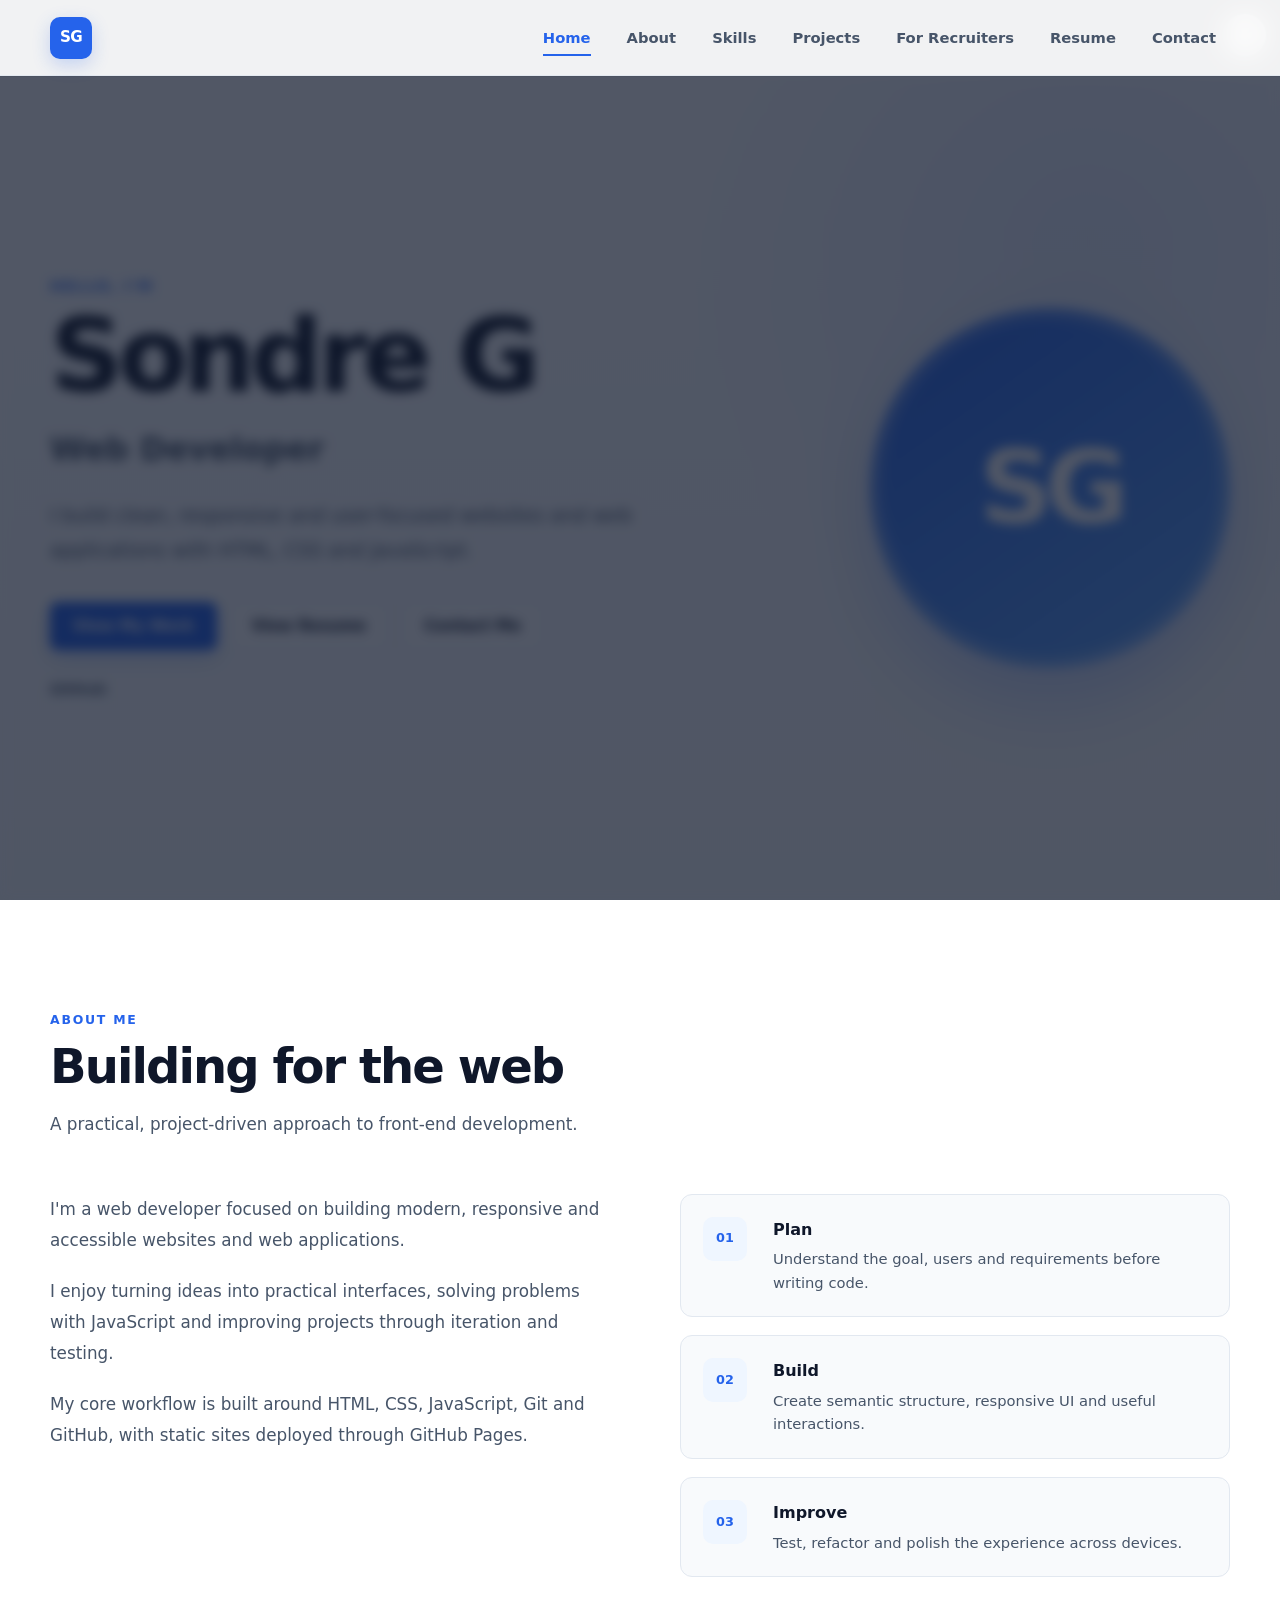
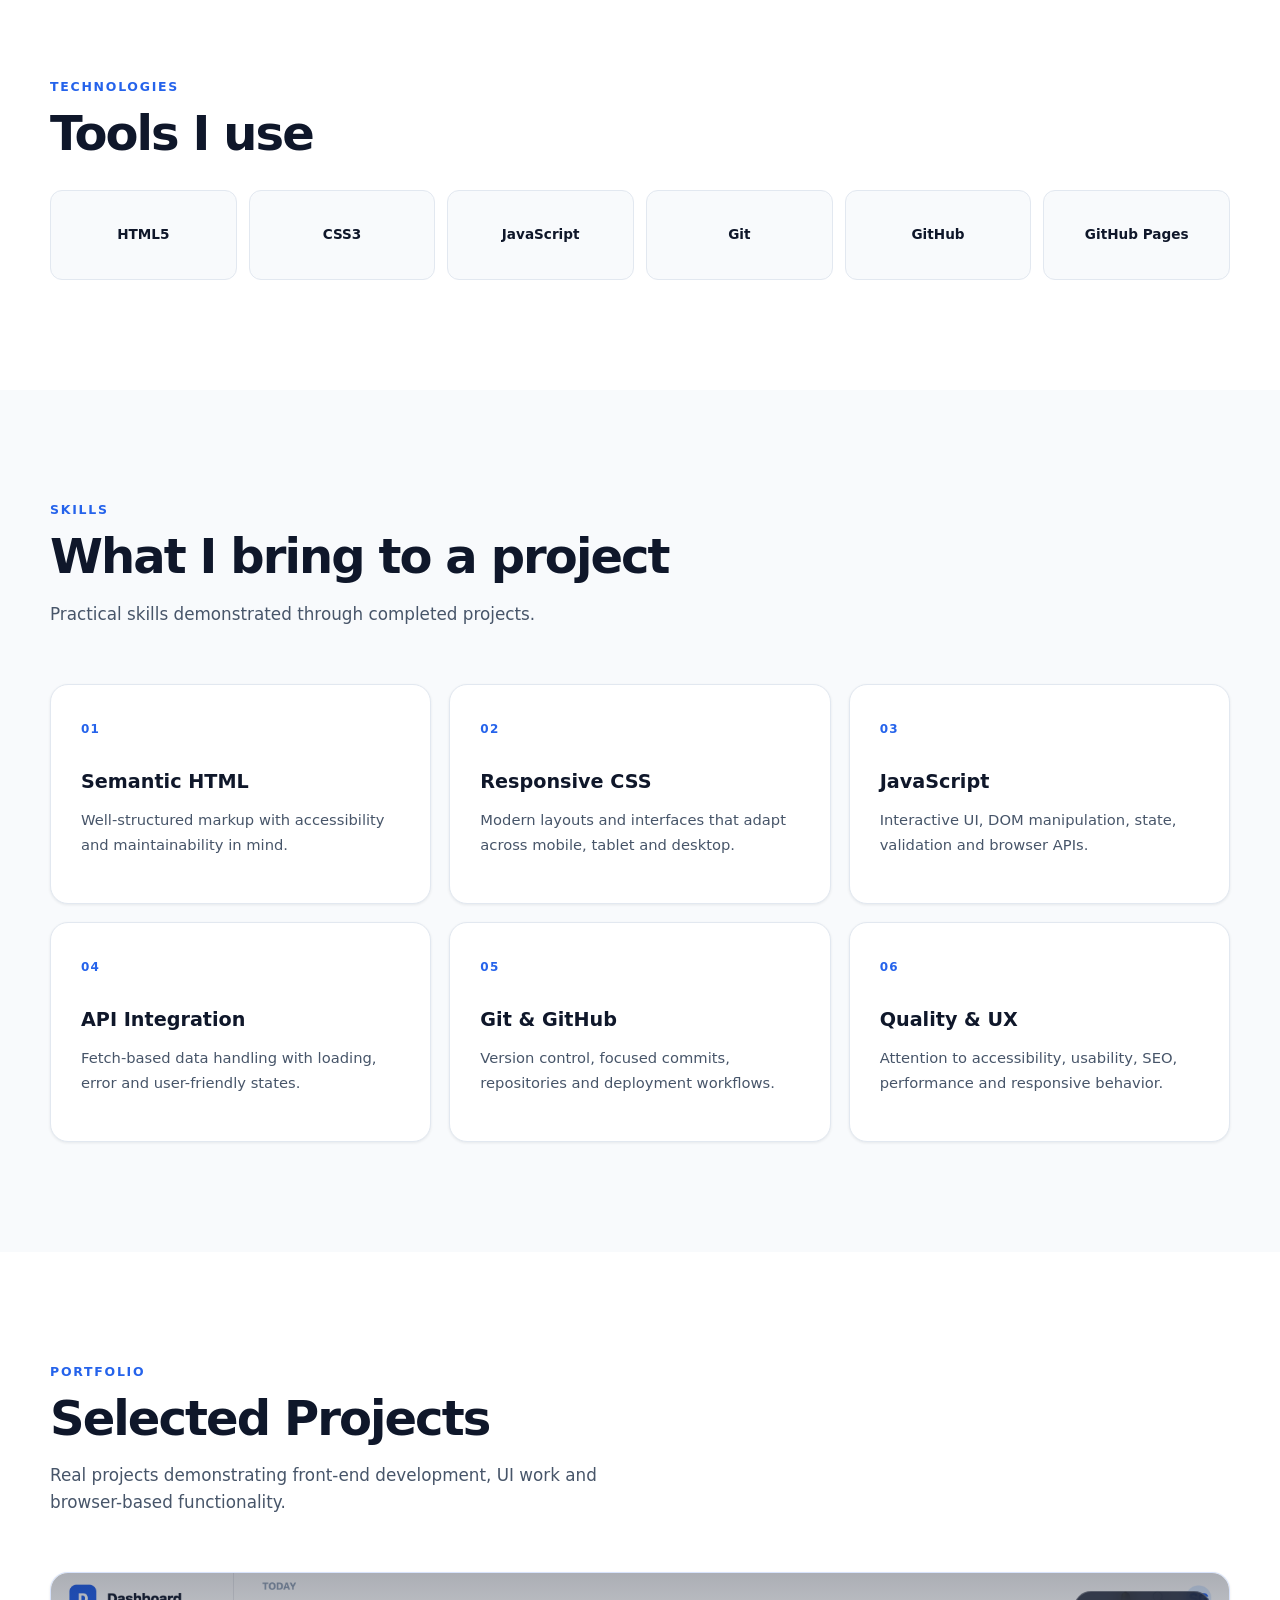
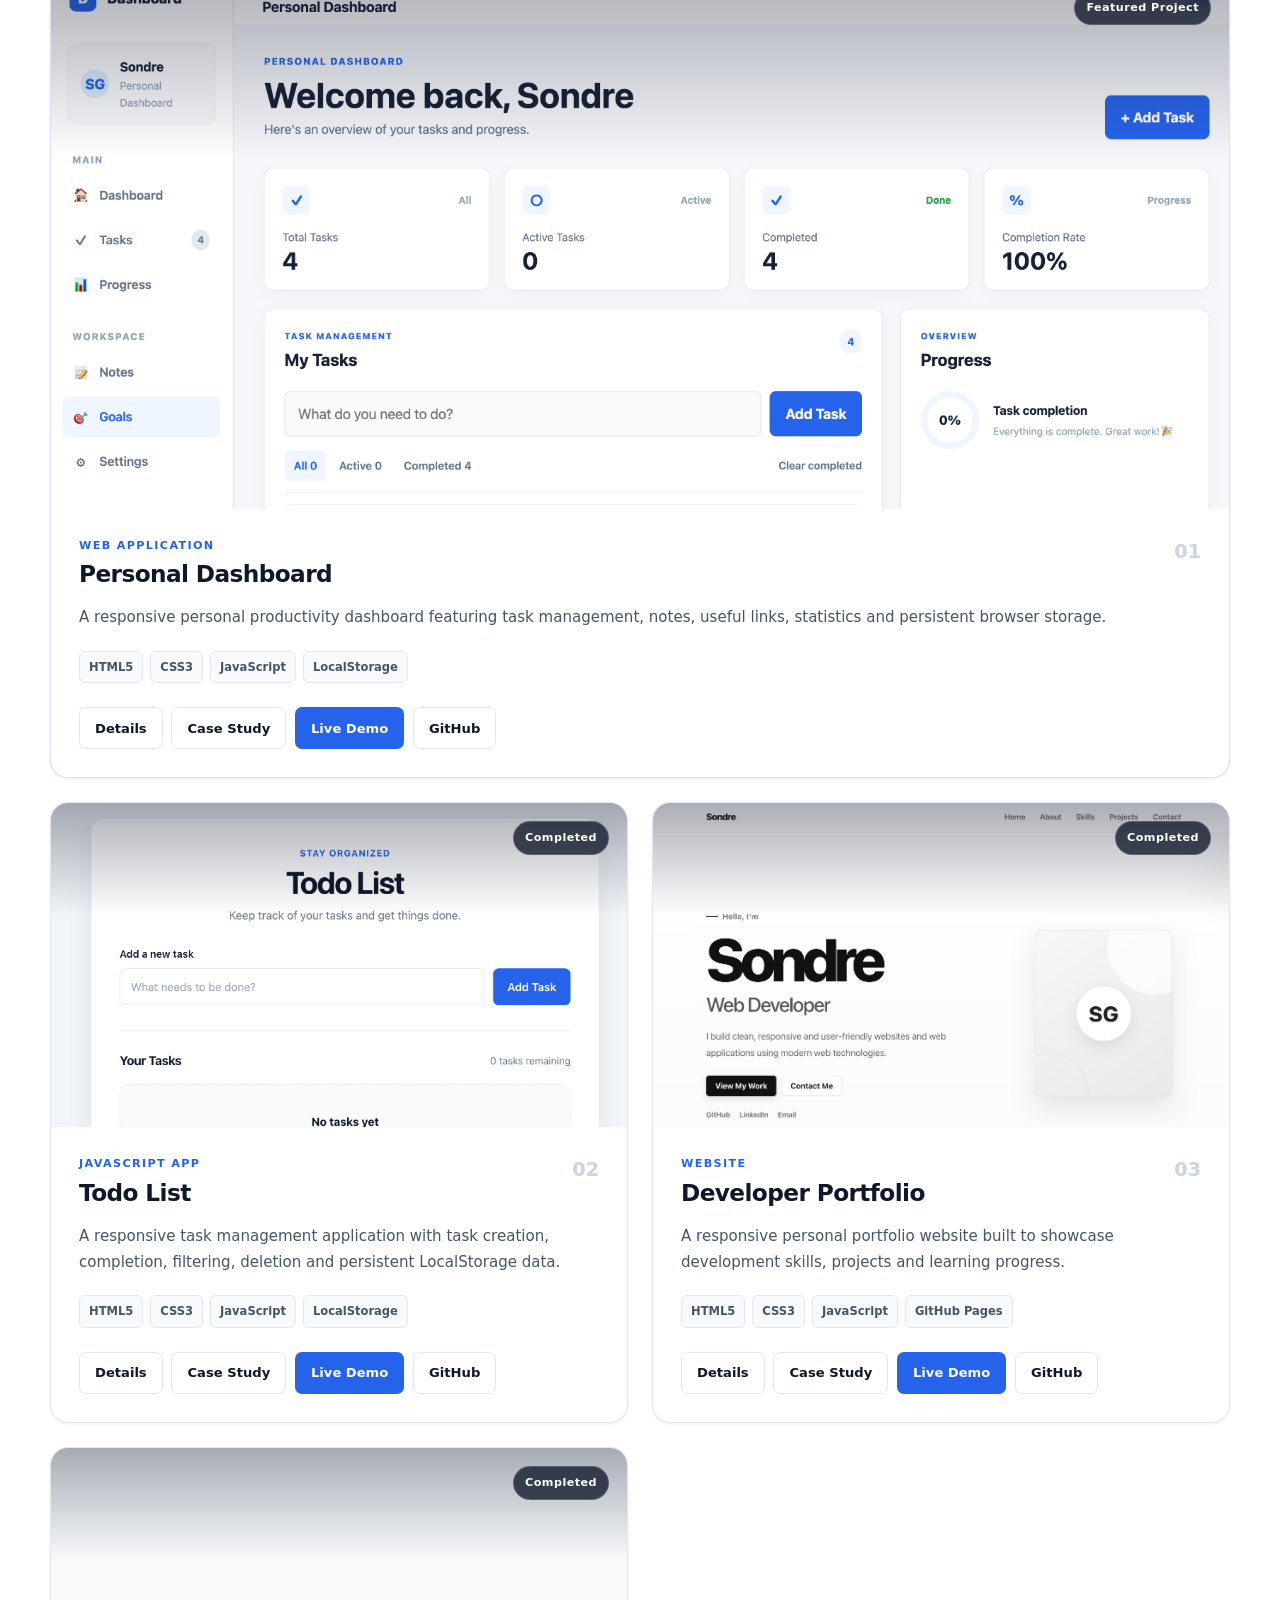
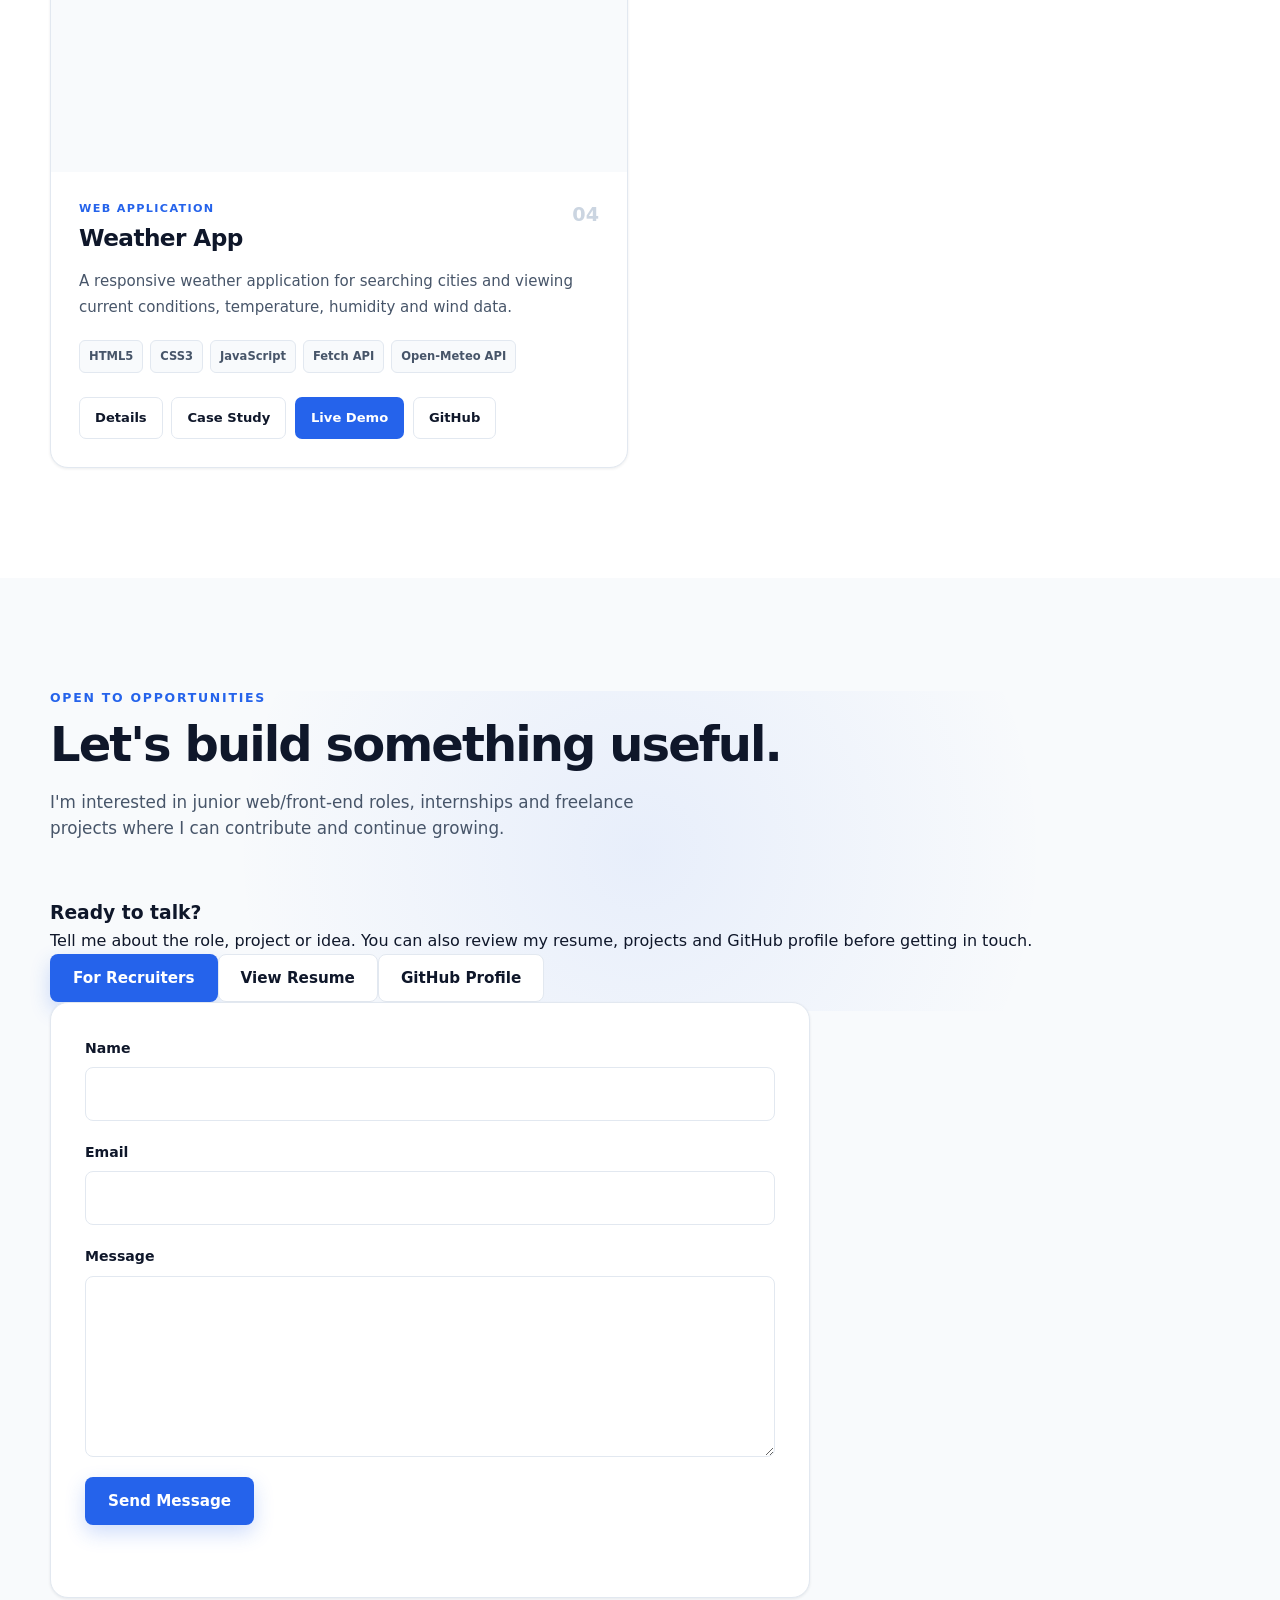
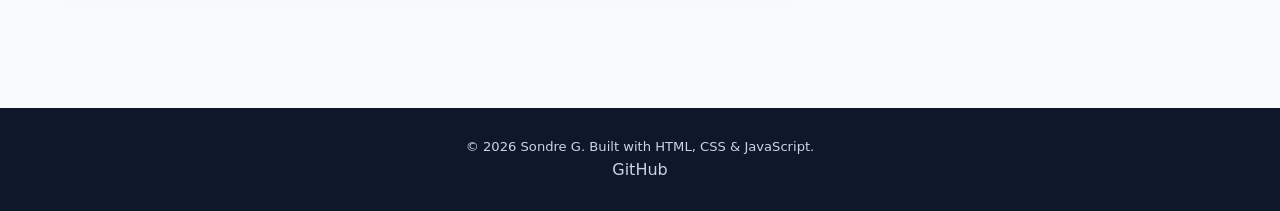
==== commit 8633ca60: "fixed bugs" ====
--- a/index.html
+++ b/index.html
@@ -45,7 +45,7 @@
 <section class="contact section" id="contact" aria-labelledby="contact-title"><div class="container"><div class="section-heading reveal"><p class="section-eyebrow">Open to opportunities</p><h2 class="section-title" id="contact-title">Let's build something useful.</h2><p class="section-description">I'm interested in junior web/front-end roles, internships and freelance projects where I can contribute and continue growing.</p></div><div class="contact-grid"><div class="contact-content reveal"><h3>Ready to talk?</h3><p>Tell me about the role, project or idea. You can also review my resume, projects and GitHub profile before getting in touch.</p><div class="contact-links"><a href="for-recruiters.html" class="button button-primary">For Recruiters</a><a href="resume.html" class="button button-secondary">View Resume</a><a href="https://github.com/hansoinner" class="button button-secondary" target="_blank" rel="noopener noreferrer">GitHub Profile</a></div></div><form class="contact-form reveal" id="contact-form" action="https://formspree.io/f/xjkwzjqr" method="POST" novalidate><div class="form-group"><label for="name">Name</label><input type="text" id="name" name="name" autocomplete="name" required></div><div class="form-group"><label for="email">Email</label><input type="email" id="email" name="email" autocomplete="email" required></div><div class="form-group"><label for="message">Message</label><textarea id="message" name="message" rows="6" required></textarea></div><button type="submit" class="button button-primary" id="contact-submit">Send Message</button><p class="form-status" id="form-status" role="status" aria-live="polite"></p></form></div></div></section>
 </main>
 <footer class="footer"><div class="container footer-content"><p>&copy; <span id="current-year">2026</span> Sondre G. Built with HTML, CSS &amp; JavaScript.</p><a href="https://github.com/hansoinner" target="_blank" rel="noopener noreferrer">GitHub</a></div></footer>
-<div class="modal" id="project-modal" aria-hidden="true"><div class="modal-overlay" data-modal-close></div><div class="modal-content" role="dialog" aria-modal="true" aria-labelledby="modal-title"><button type="button" class="modal-close" id="modal-close" aria-label="Close project details">&times;</button><img id="modal-image" src="" alt="" class="modal-image"><div class="modal-body"><p class="modal-type" id="modal-type"></p><h2 id="modal-title"></h2><p id="modal-description"></p><div class="modal-technologies" id="modal-technologies"></div><div class="modal-actions"><a id="modal-demo" href="#" class="button button-primary" target="_blank" rel="noopener noreferrer">Live Demo</a><a id="modal-github" href="#" class="button button-secondary" target="_blank" rel="noopener noreferrer">GitHub</a></div></div></div></div>
+<div class="modal" id="project-modal" aria-hidden="true"><div class="modal-overlay" data-modal-close></div><div class="modal-content" role="dialog" aria-modal="true" aria-labelledby="modal-title"><button type="button" class="modal-close" id="modal-close" aria-label="Close project details">&times;</button>
 <script src="script.js" defer></script>
 </body>
 </html>
